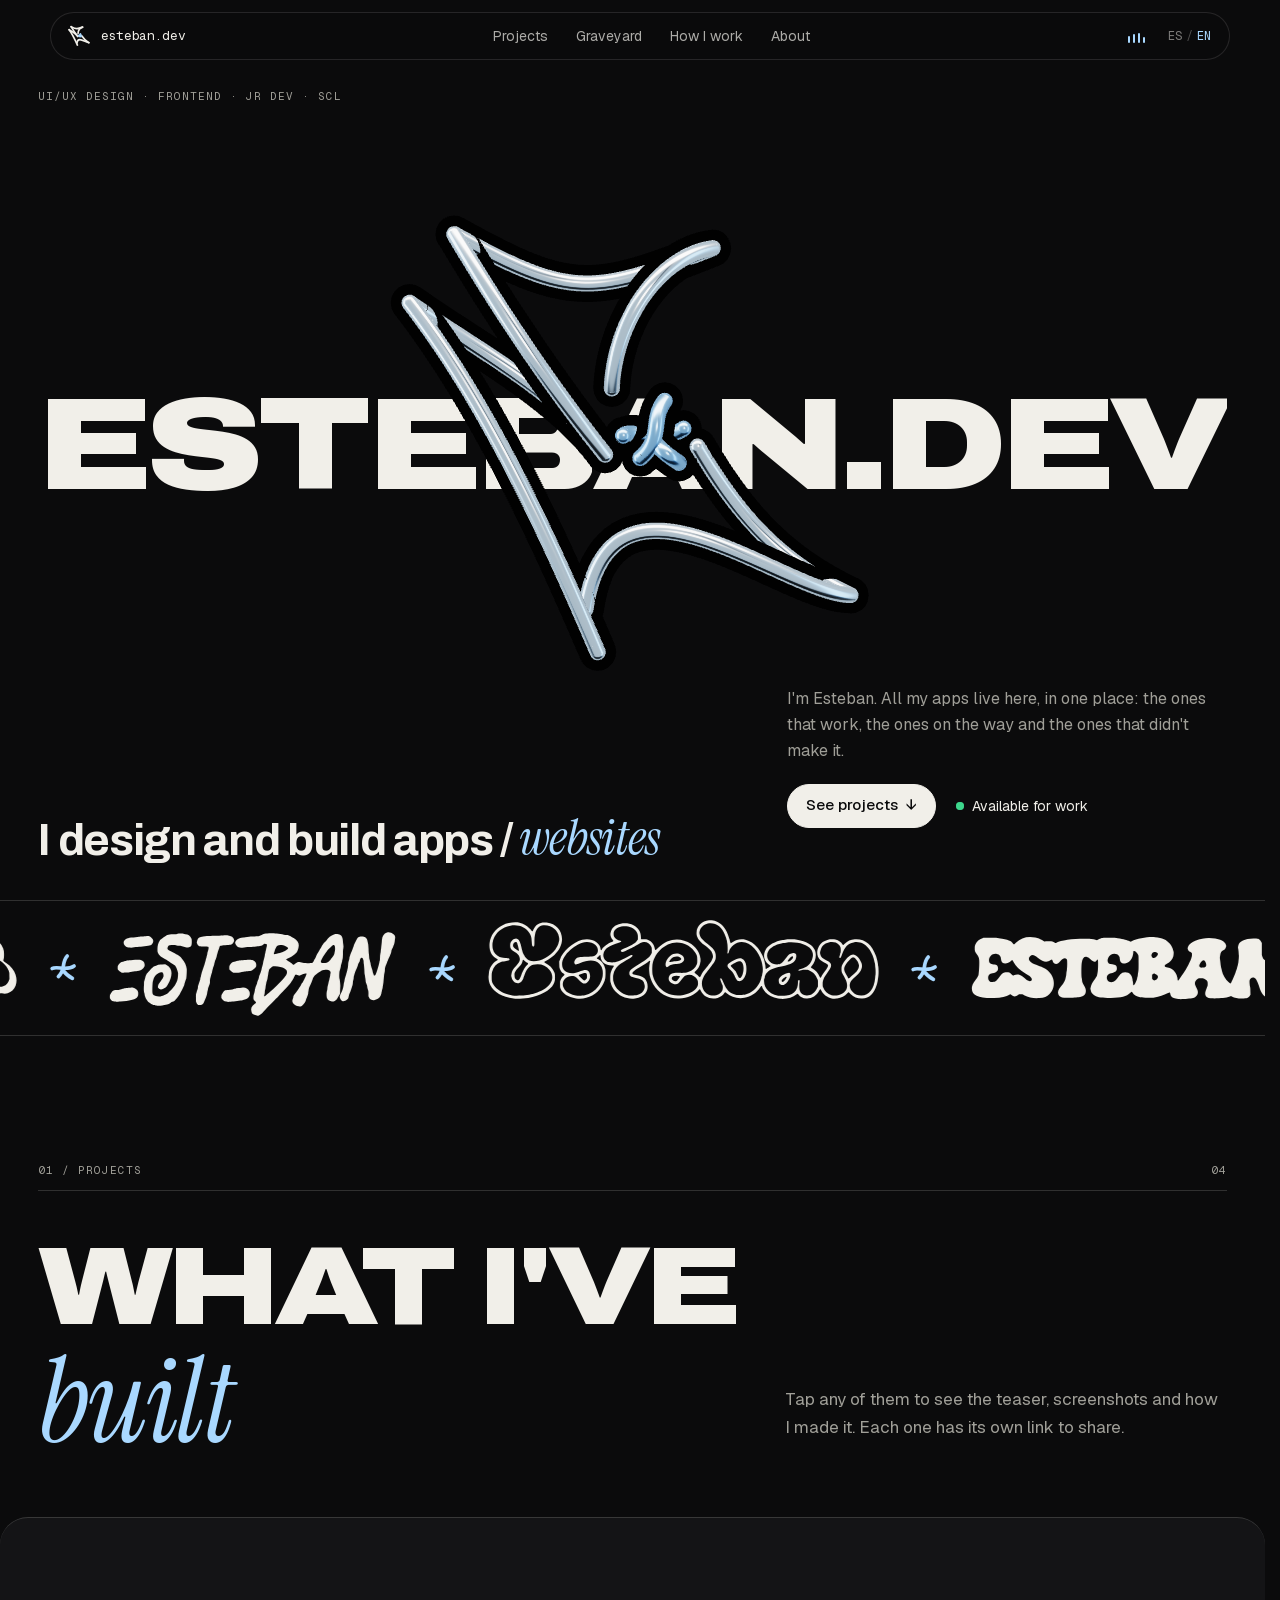
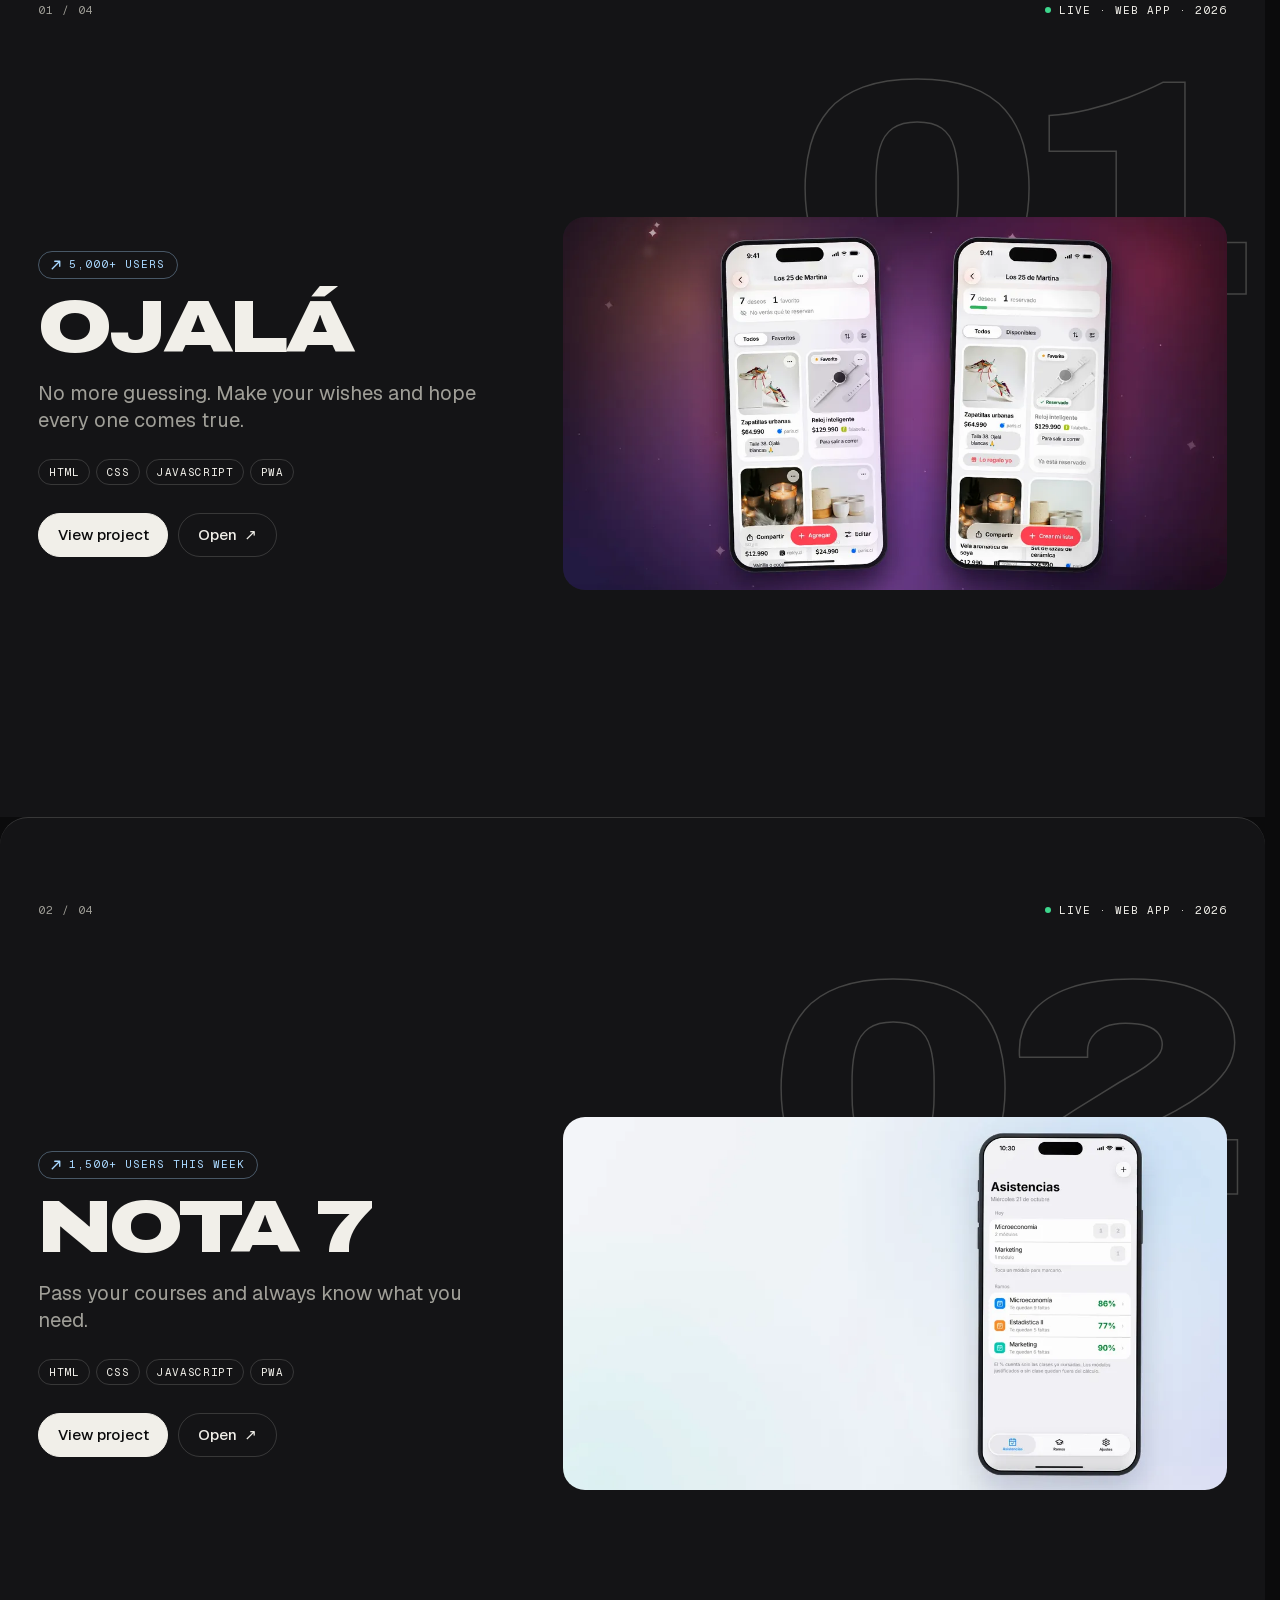
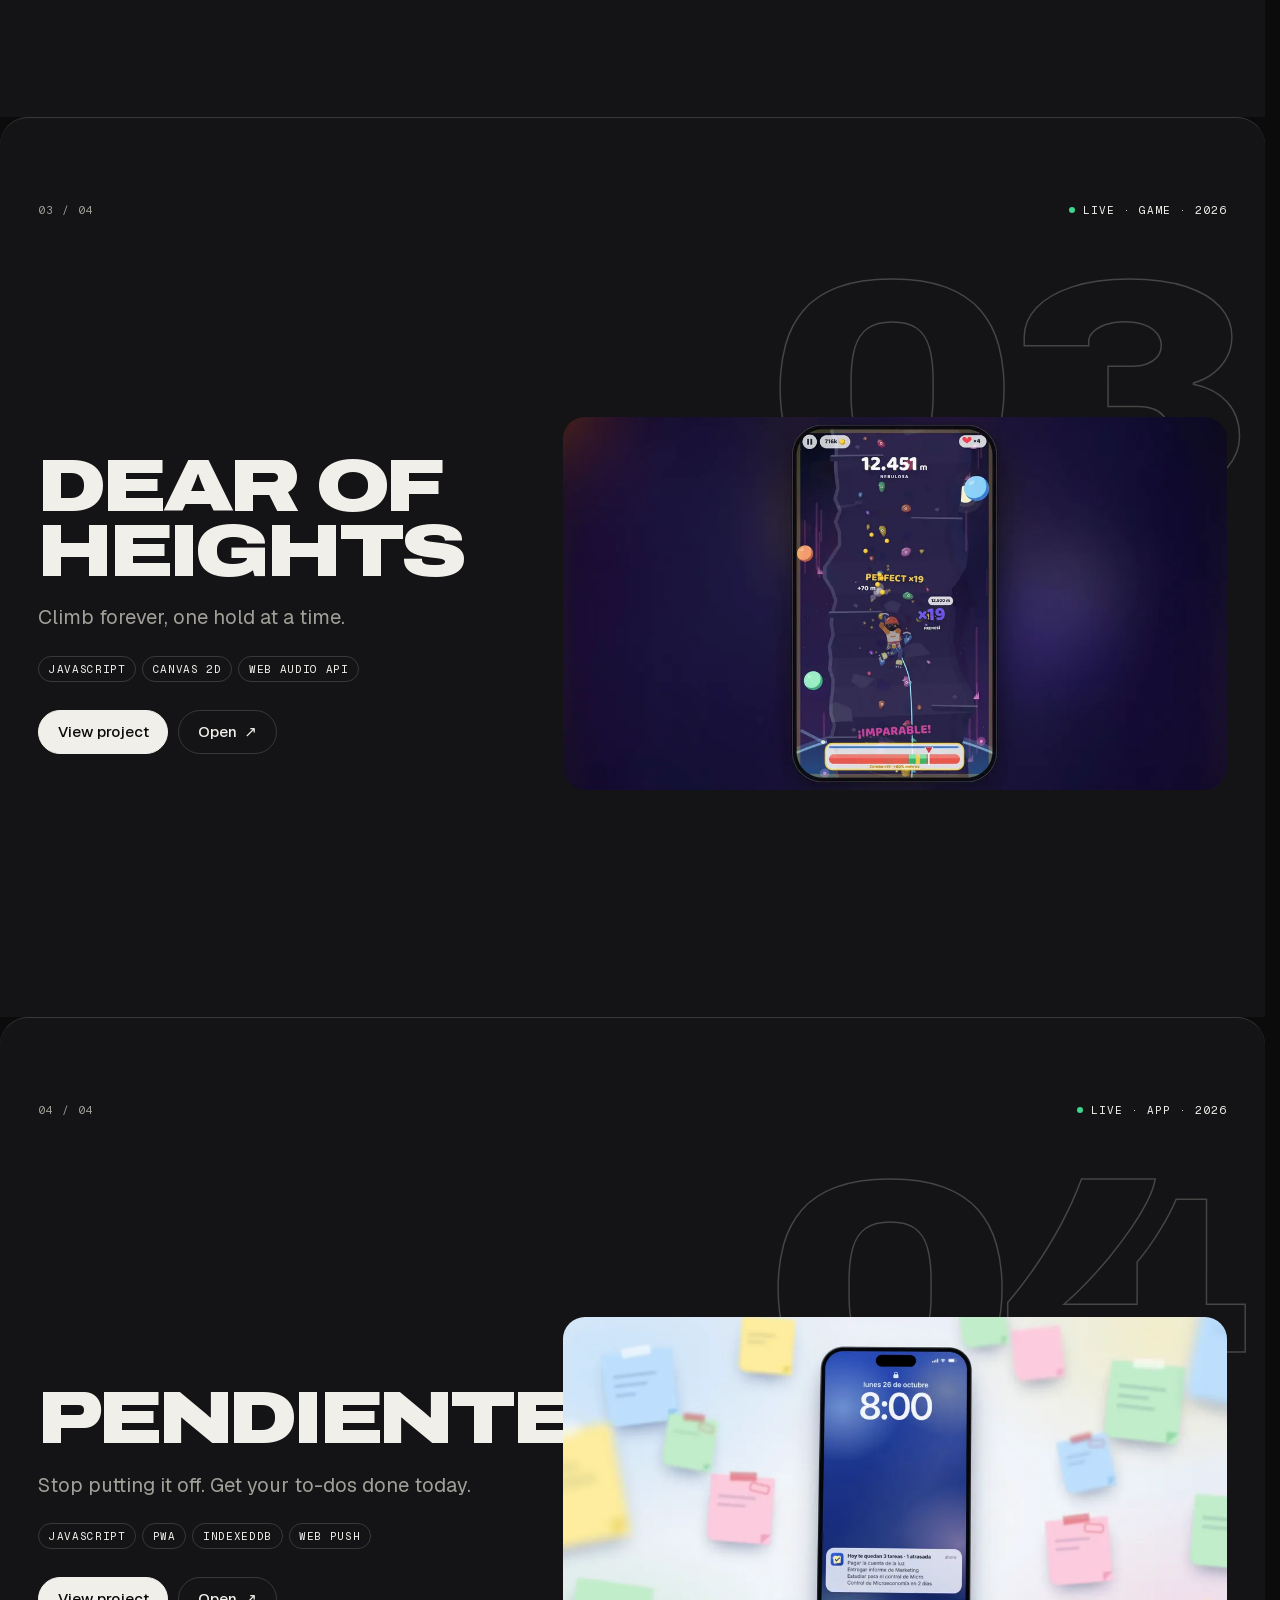
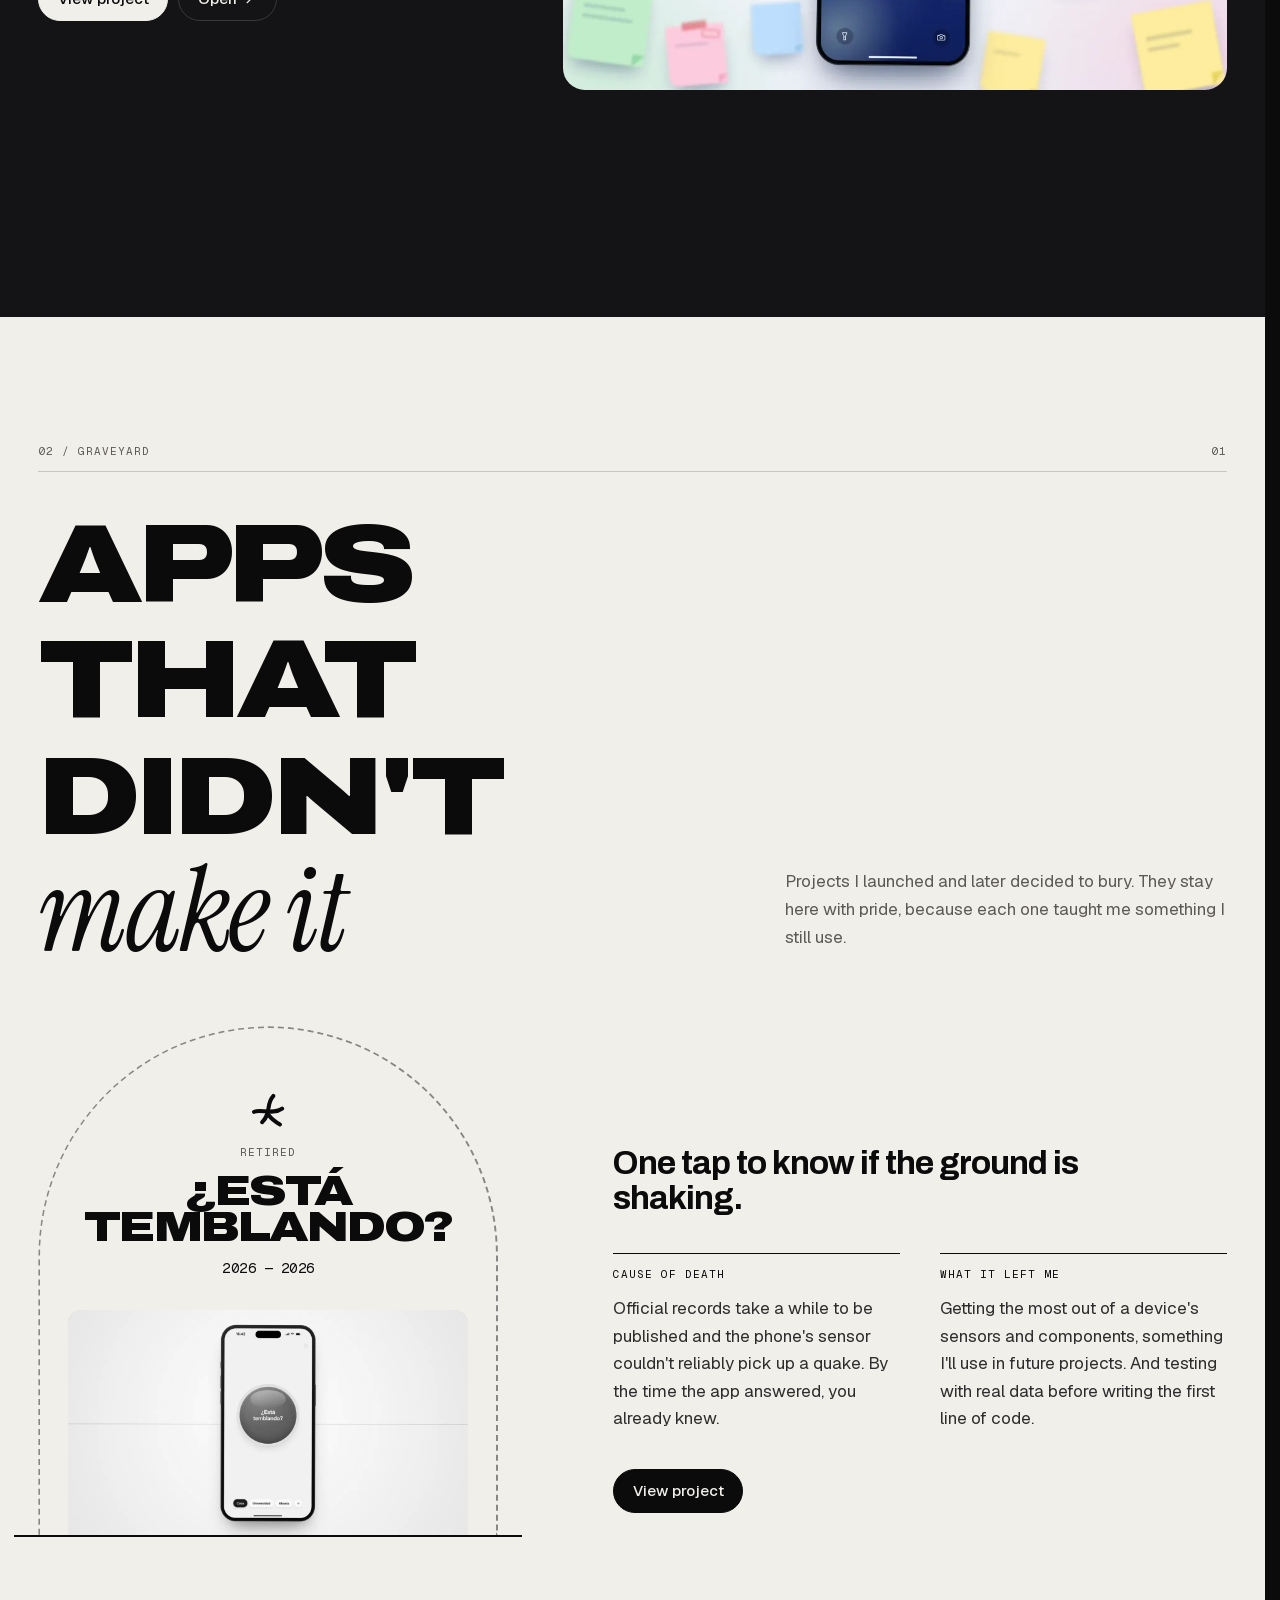
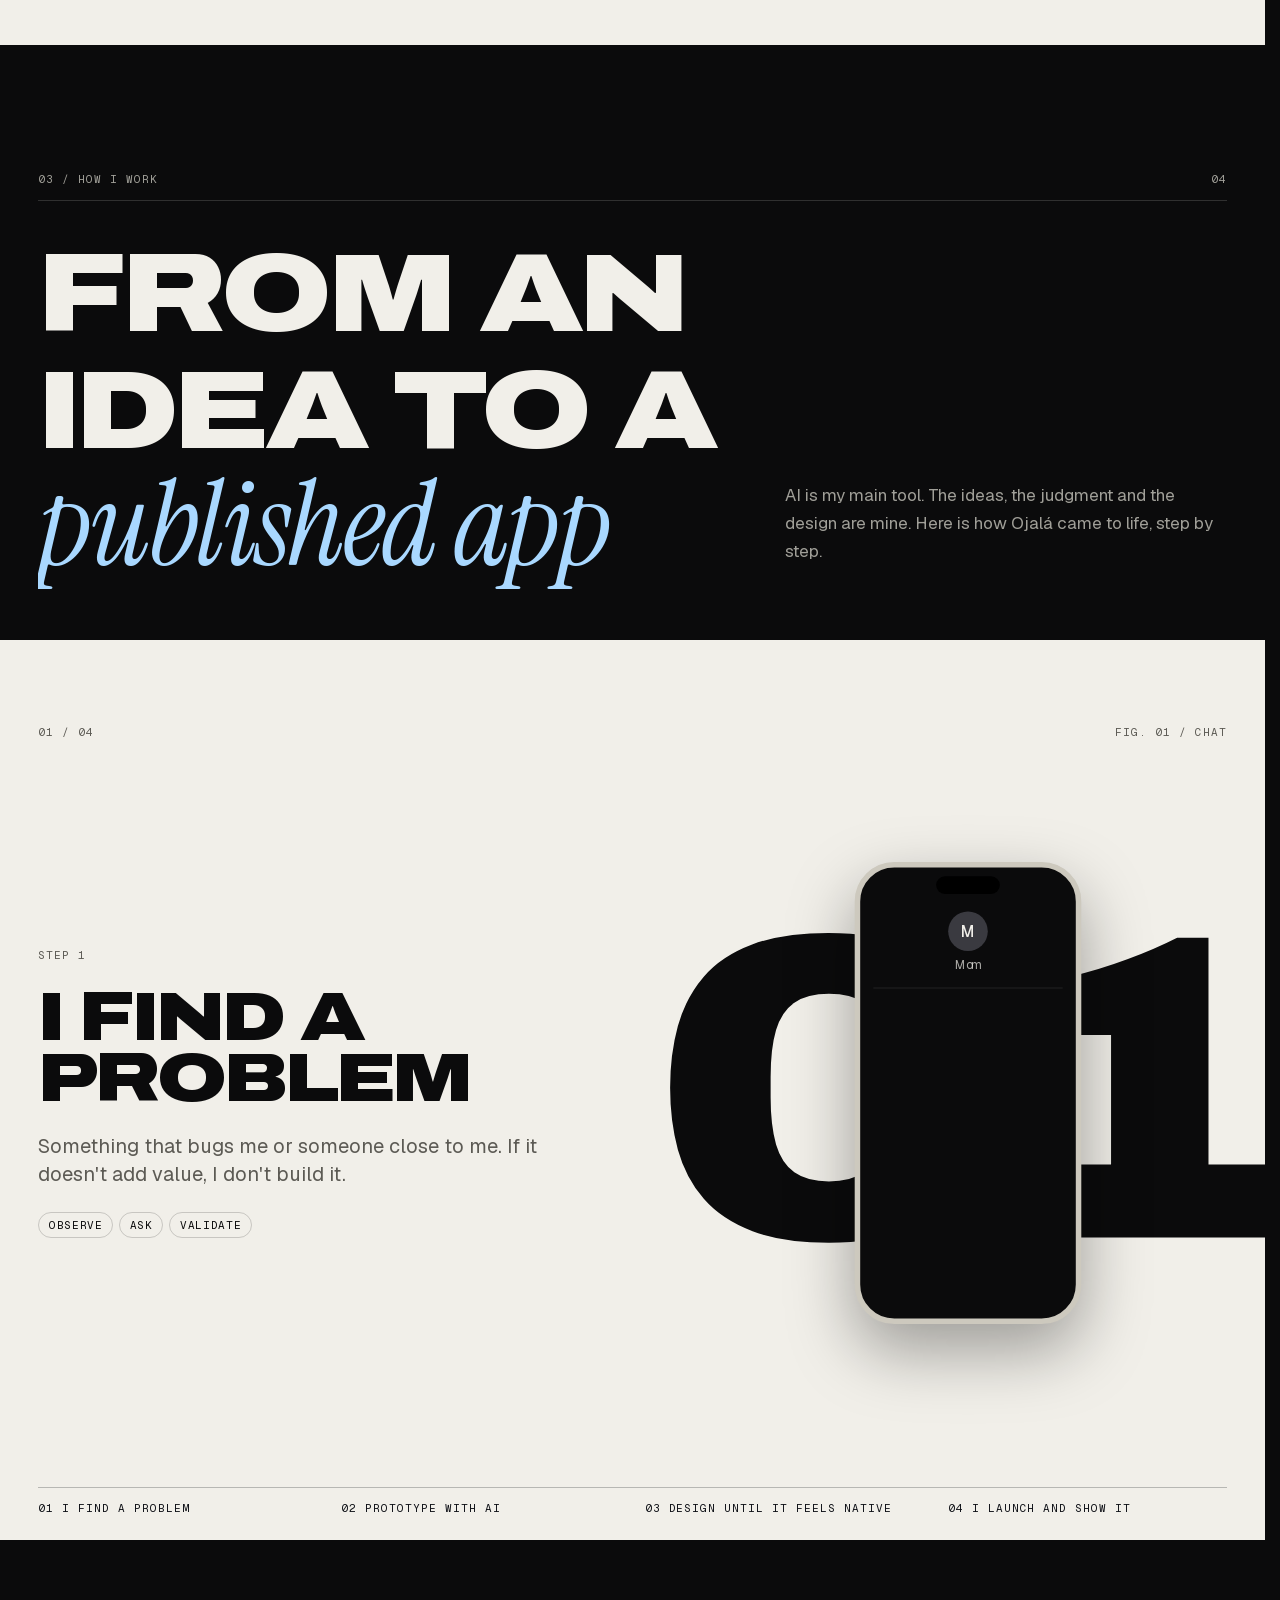
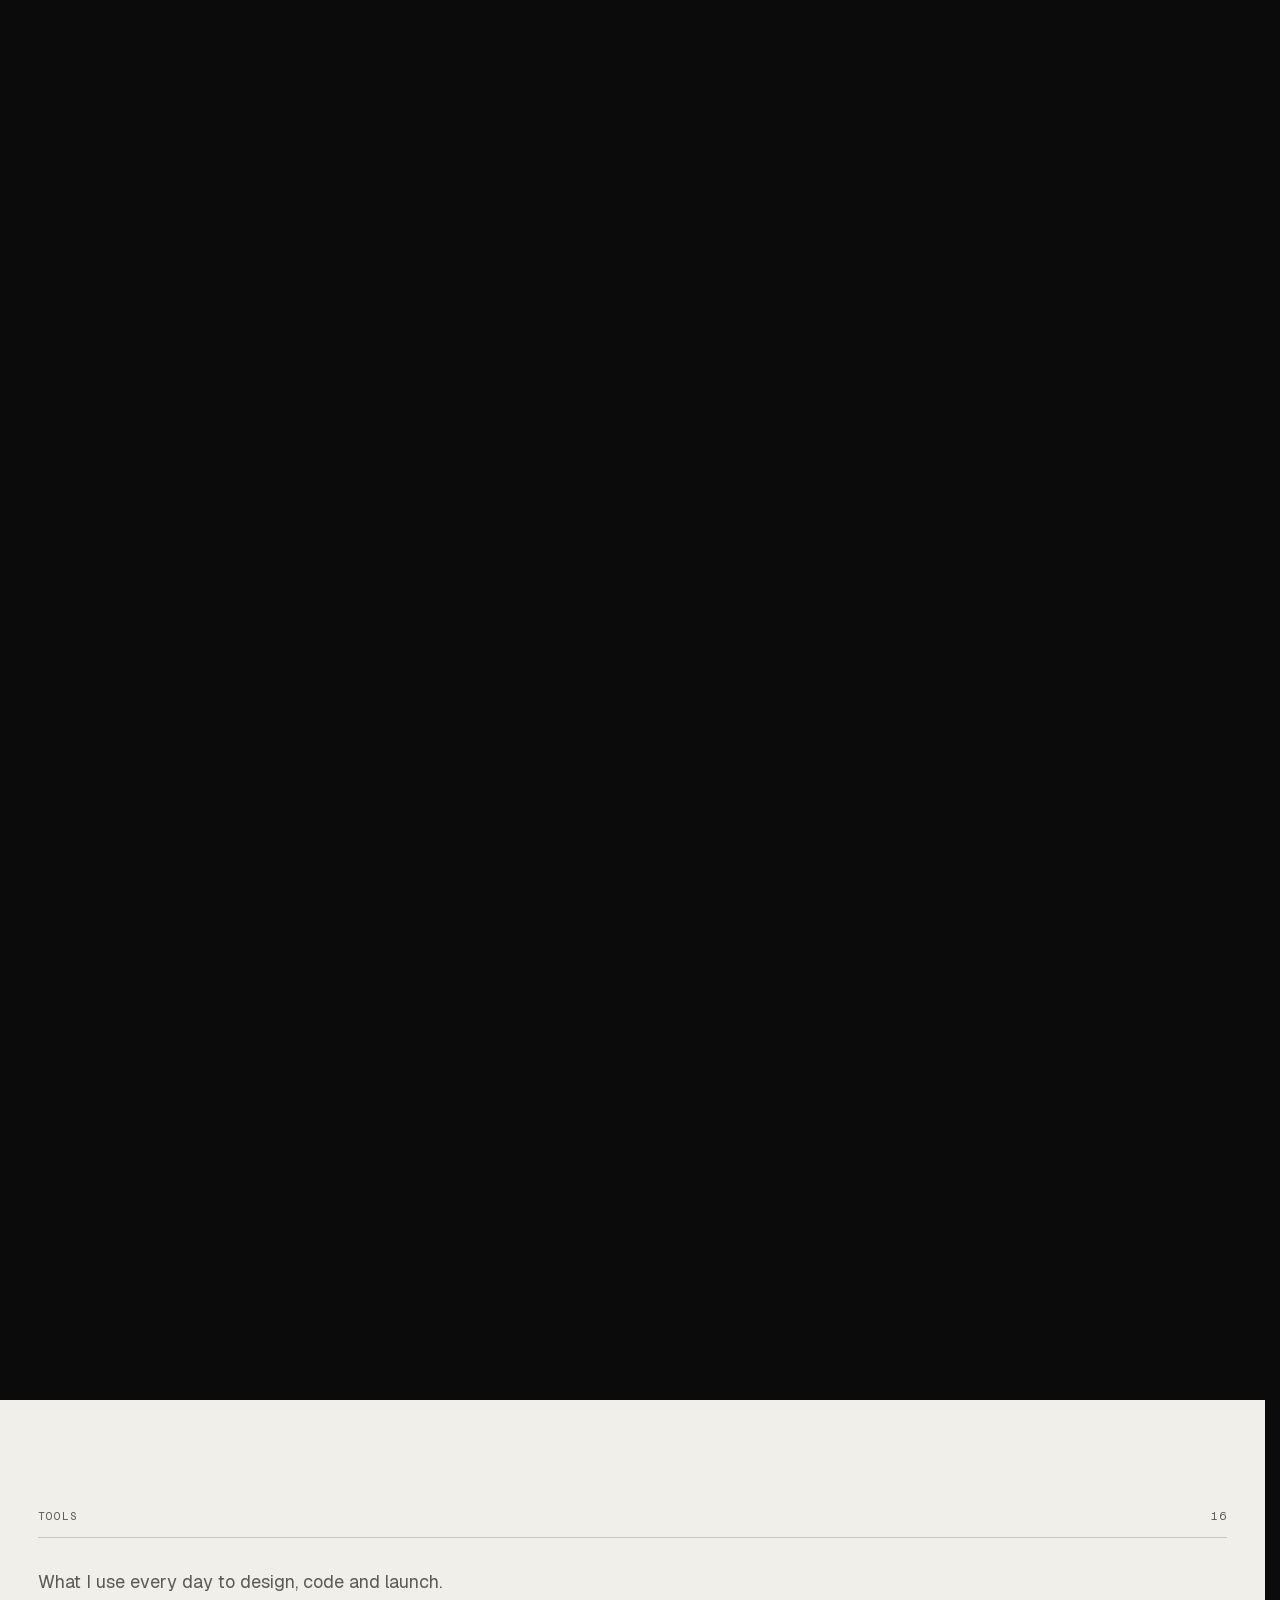
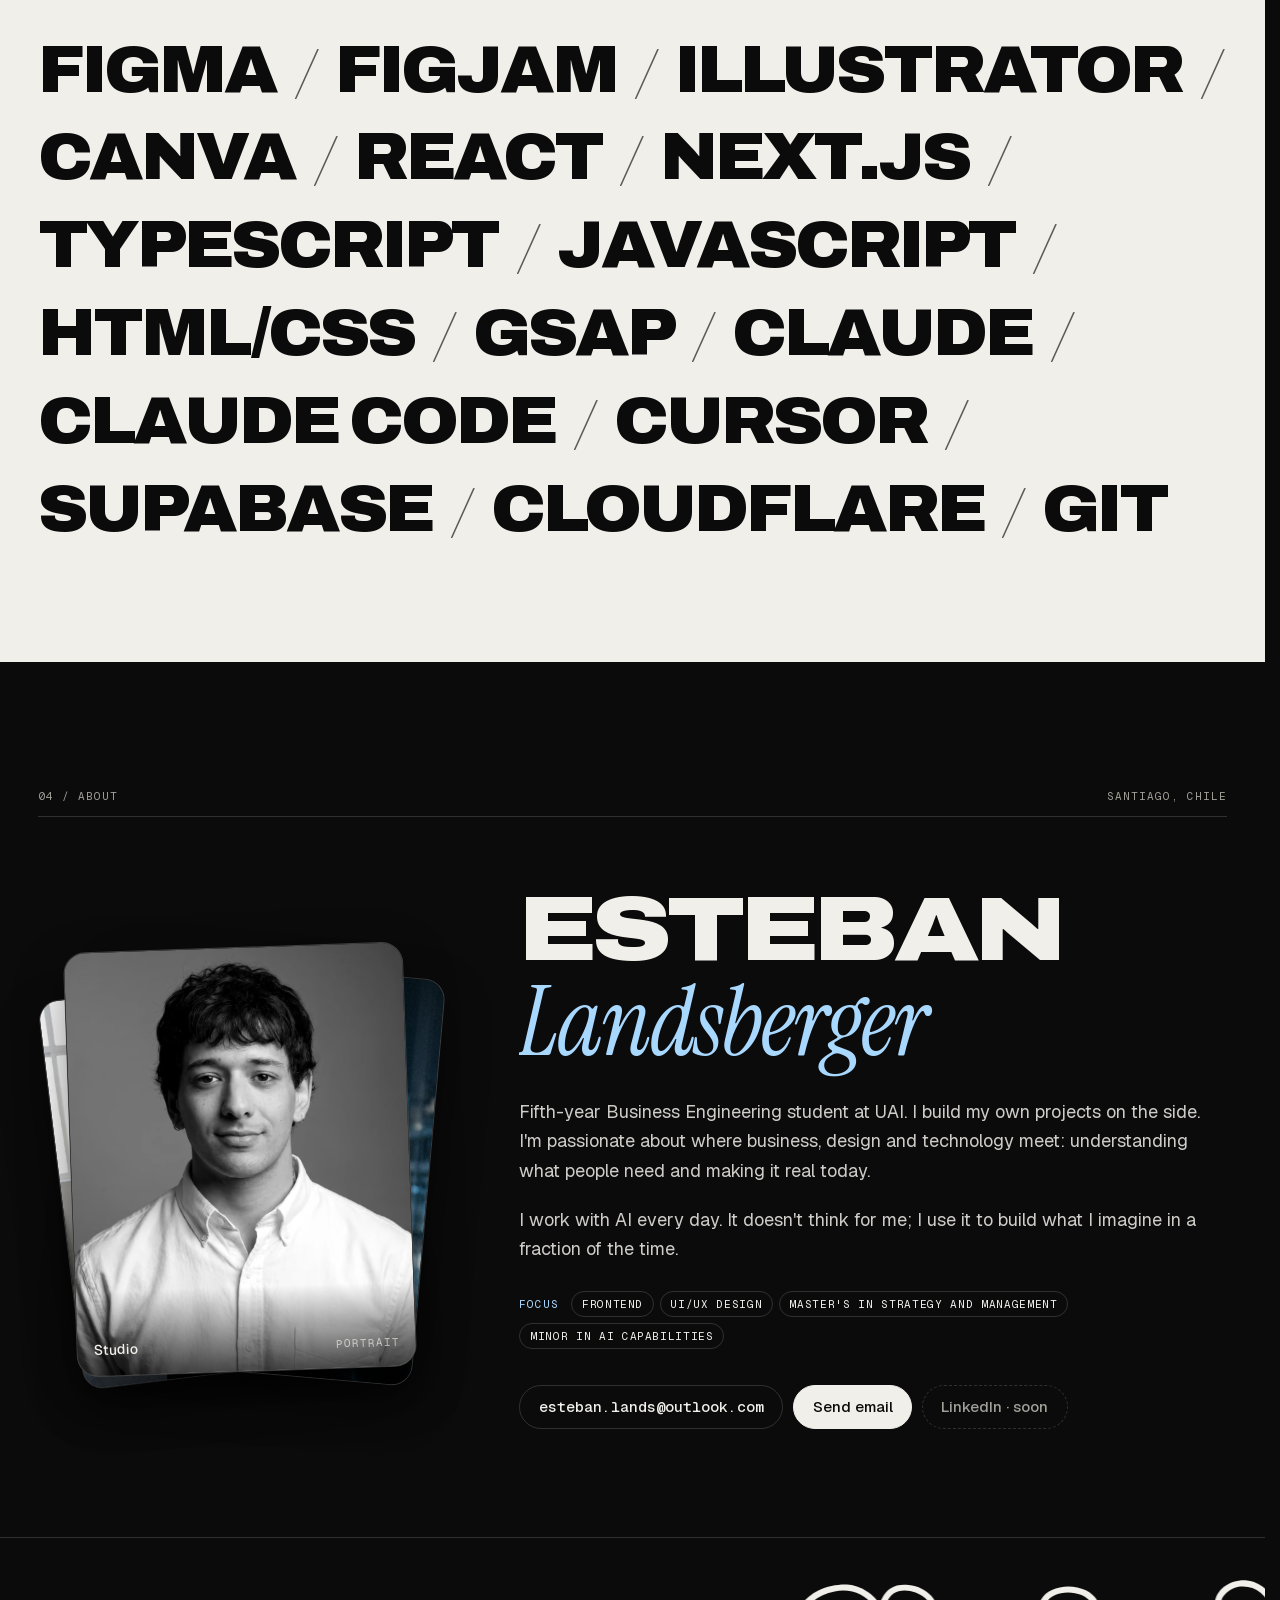
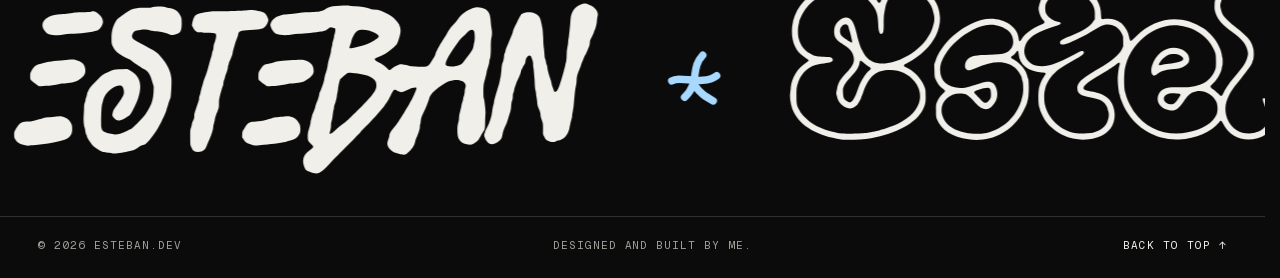
==== v2/index.html @ f502a8a6 "Versión de prueba v2 del portafolio en /v2 Nueva versión (dirección "Negativo") construida con Next." ====
<!DOCTYPE html><html lang="es" class="iX1fDW_variable oB0ipW_variable u8MhCG_variable Gb1_vG_variable antialiased"><head><meta charSet="utf-8"/><meta name="viewport" content="width=device-width, initial-scale=1"/><link rel="preload" href="/v2/_next/static/media/07a39a8a4660cc7c-s.p.0r6juujl39pe6.woff2" as="font" crossorigin="" type="font/woff2"/><link rel="preload" href="/v2/_next/static/media/605ce01b664af129-s.p.0wgildi0cnwt9.woff2" as="font" crossorigin="" type="font/woff2"/><link rel="preload" href="/v2/_next/static/media/db545dba463279ae-s.p.1cp9-4nby68jc.woff2" as="font" crossorigin="" type="font/woff2"/><link rel="preload" href="/v2/_next/static/media/e63b65bb308a9351-s.p.3j3877k49yy0l.woff2" as="font" crossorigin="" type="font/woff2"/><link rel="preload" as="image" href="/v2/icons/ojala.webp"/><link rel="stylesheet" href="/v2/_next/static/chunks/17--k99j7yhg-.css" data-precedence="next"/><link rel="preload" as="script" fetchPriority="low" href="/v2/_next/static/chunks/3zo9oht21kklo.js"/><script src="/v2/_next/static/chunks/0sw0ayndotghz.js" async=""></script><script src="/v2/_next/static/chunks/2hhghwdaxv3-r.js" async=""></script><script src="/v2/_next/static/chunks/turbopack-44fkvs-v0l5ue.js" async=""></script><script src="/v2/_next/static/chunks/1kf2ji9g3r3wa.js" async=""></script><script src="/v2/_next/static/chunks/44ycs19ynykfu.js" async=""></script><script src="/v2/_next/static/chunks/02qzp8ow654v1.js" async=""></script><script src="/v2/_next/static/chunks/27_72o_42i4f1.js" async=""></script><script src="/v2/_next/static/chunks/10cqckd_6rhng.js" async=""></script><meta name="next-size-adjust" content=""/><meta http-equiv="Content-Security-Policy" content="default-src &#x27;self&#x27;; script-src &#x27;self&#x27; &#x27;unsafe-inline&#x27;; style-src &#x27;self&#x27; &#x27;unsafe-inline&#x27;; img-src &#x27;self&#x27; blob: data:; media-src &#x27;self&#x27; blob:; font-src &#x27;self&#x27;; connect-src &#x27;self&#x27;; worker-src &#x27;self&#x27; blob:; frame-src &#x27;none&#x27;; object-src &#x27;none&#x27;; base-uri &#x27;self&#x27;; form-action &#x27;self&#x27;; upgrade-insecure-requests"/><meta name="referrer" content="strict-origin-when-cross-origin"/><meta name="theme-color" content="#0b0b0c"/><meta name="color-scheme" content="dark"/><title>Portafolio de Esteban</title><meta name="description" content="Apps y sitios web que diseño y construyo. Todos mis proyectos en un solo lugar."/><meta name="robots" content="noindex, nofollow"/><link rel="canonical" href="https://estebi-jr.github.io/v2/"/><meta property="og:title" content="Esteban · apps / sitios web"/><meta property="og:description" content="Apps y sitios web que diseño y construyo. Todos mis proyectos en un solo lugar."/><meta property="og:url" content="https://estebi-jr.github.io/v2/"/><meta property="og:locale" content="es_CL"/><meta property="og:image" content="https://estebi-jr.github.io/v2/opengraph-image.png?opengraph-image.3jrq5q57jc_l3.png"/><meta property="og:image:type" content="image/png"/><meta property="og:image:width" content="1200"/><meta property="og:image:height" content="630"/><meta property="og:type" content="website"/><meta name="twitter:card" content="summary_large_image"/><meta name="twitter:title" content="Esteban · apps / sitios web"/><meta name="twitter:description" content="Apps y sitios web que diseño y construyo. Todos mis proyectos en un solo lugar."/><meta name="twitter:image" content="https://estebi-jr.github.io/v2/opengraph-image.png?opengraph-image.3jrq5q57jc_l3.png"/><meta name="twitter:image:type" content="image/png"/><meta name="twitter:image:width" content="1200"/><meta name="twitter:image:height" content="630"/><link rel="icon" href="/v2/icon.svg?icon.1bbaiwiyf-wse.svg" sizes="any" type="image/svg+xml"/><link rel="apple-touch-icon" href="/v2/apple-icon.png?apple-icon.16s18gfb2sdyz.png" sizes="180x180" type="image/png"/><script>if(location.hash.indexOf('#/')===0)location.replace('https://miojala.cl/'+location.search+location.hash);</script><script src="/v2/_next/static/chunks/0cz1d0mv5g_q7.js" noModule=""></script></head><body class="theme-ink min-h-svh"><div hidden=""><!--$--><!--/$--></div><noscript><style>.loader{display:none!important}[data-intro]{visibility:visible!important}</style></noscript><div class="loader" role="status" aria-label="Cargando"><div data-loader-bg="true" class="loader-bg"></div><div class="logo-slot" data-loader-logo="true"><svg viewBox="0 0 800 800" class="loader-ghost absolute inset-0 size-full overflow-visible" fill="none" stroke="var(--bone)" stroke-width="24" stroke-linecap="round" aria-hidden="true"><path d="M368.5,313.2 C364.9,222.8 426.4,123.7 519.5,104.2"></path><path d="M519.5,104.2 C345.3,173.2 309.8,177.3 136.5,88.2"></path><path d="M136.5,88.2 C203.9,210.3 267.7,306 358.5,411.2"></path><path d="M358.5,411.2 C297.1,319.2 164,249 71.5,189.2"></path><path d="M71.5,189.2 C184.9,339 271.6,530.8 347.5,703.2"></path><path d="M329.5,639.2 C357.8,390.4 607.5,612.7 728.5,622.2"></path><path d="M728.5,622.2 C621.7,570.4 561.2,496.9 496.5,399.2"></path><path d="M447.4,331.5 C421.9,358.4 442.3,386.9 410.9,416.2"></path><path d="M385.1,383.1 C401.9,371.9 446.6,393.9 475.5,372.7"></path><path d="M431.7,392.7 C442.8,408.8 451.9,414.2 468.6,423.5"></path></svg><svg viewBox="0 0 800 800" class="absolute inset-0 size-full overflow-visible" fill="none" stroke-width="24" stroke-linecap="round" aria-hidden="true"><path d="M368.5,313.2 C364.9,222.8 426.4,123.7 519.5,104.2" pathLength="1" data-stroke="e" stroke="var(--bone)" style="opacity:0"></path><path d="M519.5,104.2 C345.3,173.2 309.8,177.3 136.5,88.2" pathLength="1" data-stroke="e" stroke="var(--bone)" style="opacity:0"></path><path d="M136.5,88.2 C203.9,210.3 267.7,306 358.5,411.2" pathLength="1" data-stroke="e" stroke="var(--bone)" style="opacity:0"></path><path d="M358.5,411.2 C297.1,319.2 164,249 71.5,189.2" pathLength="1" data-stroke="e" stroke="var(--bone)" style="opacity:0"></path><path d="M71.5,189.2 C184.9,339 271.6,530.8 347.5,703.2" pathLength="1" data-stroke="e" stroke="var(--bone)" style="opacity:0"></path><path d="M329.5,639.2 C357.8,390.4 607.5,612.7 728.5,622.2" pathLength="1" data-stroke="e" stroke="var(--bone)" style="opacity:0"></path><path d="M728.5,622.2 C621.7,570.4 561.2,496.9 496.5,399.2" pathLength="1" data-stroke="e" stroke="var(--bone)" style="opacity:0"></path><path d="M447.4,331.5 C421.9,358.4 442.3,386.9 410.9,416.2" pathLength="1" data-stroke="star" stroke="var(--ice)" style="opacity:0"></path><path d="M385.1,383.1 C401.9,371.9 446.6,393.9 475.5,372.7" pathLength="1" data-stroke="star" stroke="var(--ice)" style="opacity:0"></path><path d="M431.7,392.7 C442.8,408.8 451.9,414.2 468.6,423.5" pathLength="1" data-stroke="star" stroke="var(--ice)" style="opacity:0"></path></svg></div><div data-loader-ui="true" class="label absolute inset-x-0 bottom-0 flex items-end justify-between p-[var(--gutter)] text-bone"><span>esteban.dev</span><span class="text-[#a09f98]">Cargando<!-- --> <span class="text-bone tabular-nums">000</span></span></div></div><a href="#contenido" class="fixed top-3 left-3 z-[95] -translate-y-24 rounded-full bg-bone px-4 py-2 text-sm font-medium text-ink focus:translate-y-0">Saltar al contenido</a><header class="fixed inset-x-0 top-0 z-50 flex justify-center px-3 pt-3" style="view-transition-name:site-header;transform:translateY(-140%)"><div class="flex h-12 w-full max-w-[1180px] items-center justify-between gap-2 rounded-full border border-bone/12 bg-ink/70 pr-1.5 pl-4 text-bone backdrop-blur-xl"><a href="#top" aria-label="esteban.dev · Inicio" class="flex items-center gap-2.5"><svg viewBox="0 0 800 800" class="size-6" fill="none" stroke="currentColor" stroke-width="56" stroke-linecap="round" stroke-linejoin="round" aria-hidden="true"><path d="M368.5,313.2 C364.9,222.8 426.4,123.7 519.5,104.2"></path><path d="M519.5,104.2 C345.3,173.2 309.8,177.3 136.5,88.2"></path><path d="M136.5,88.2 C203.9,210.3 267.7,306 358.5,411.2"></path><path d="M358.5,411.2 C297.1,319.2 164,249 71.5,189.2"></path><path d="M71.5,189.2 C184.9,339 271.6,530.8 347.5,703.2"></path><path d="M329.5,639.2 C357.8,390.4 607.5,612.7 728.5,622.2"></path><path d="M728.5,622.2 C621.7,570.4 561.2,496.9 496.5,399.2"></path><path d="M447.4,331.5 C421.9,358.4 442.3,386.9 410.9,416.2" class="text-ice"></path><path d="M385.1,383.1 C401.9,371.9 446.6,393.9 475.5,372.7" class="text-ice"></path><path d="M431.7,392.7 C442.8,408.8 451.9,414.2 468.6,423.5" class="text-ice"></path></svg><span class="font-mono text-[13px] tracking-tight">esteban.dev</span></a><nav aria-label="Secciones" class="hidden items-center md:flex"><a href="#proyectos" class="group relative rounded-full px-3.5 py-2 text-sm text-bone/70 transition-colors hover:text-bone aria-[current]:text-bone">Proyectos<span class="absolute bottom-0.5 left-1/2 size-1 -translate-x-1/2 scale-0 rounded-full bg-ice transition-transform duration-300 group-aria-[current]:scale-100"></span></a><a href="#cementerio" class="group relative rounded-full px-3.5 py-2 text-sm text-bone/70 transition-colors hover:text-bone aria-[current]:text-bone">Cementerio<span class="absolute bottom-0.5 left-1/2 size-1 -translate-x-1/2 scale-0 rounded-full bg-ice transition-transform duration-300 group-aria-[current]:scale-100"></span></a><a href="#proceso" class="group relative rounded-full px-3.5 py-2 text-sm text-bone/70 transition-colors hover:text-bone aria-[current]:text-bone">Cómo trabajo<span class="absolute bottom-0.5 left-1/2 size-1 -translate-x-1/2 scale-0 rounded-full bg-ice transition-transform duration-300 group-aria-[current]:scale-100"></span></a><a href="#yo" class="group relative rounded-full px-3.5 py-2 text-sm text-bone/70 transition-colors hover:text-bone aria-[current]:text-bone">Sobre mí<span class="absolute bottom-0.5 left-1/2 size-1 -translate-x-1/2 scale-0 rounded-full bg-ice transition-transform duration-300 group-aria-[current]:scale-100"></span></a></nav><div class="flex items-center gap-0.5"><button type="button" data-sfx="none" aria-pressed="true" aria-label="Sonido activado. Silenciar" class="grid size-9 place-items-center rounded-full transition-colors hover:bg-bone/10"><span class="flex h-3.5 items-end gap-[3px]" aria-hidden="true"><span class="w-[2px] rounded-full bg-ice"></span><span class="w-[2px] rounded-full bg-ice"></span><span class="w-[2px] rounded-full bg-ice"></span><span class="w-[2px] rounded-full bg-ice"></span></span></button><button type="button" aria-label="Idioma: español. Cambiar a inglés" class="flex h-9 items-center gap-1 rounded-full px-3 font-mono text-xs transition-colors hover:bg-bone/10"><span class="text-ice">ES</span><span class="text-bone/30">/</span><span class="text-bone/50">EN</span></button></div></div></header><main id="contenido"><div vt-update="none"><section id="top" class="theme-ink relative flex h-svh min-h-[620px] flex-col overflow-x-clip"><div class="label flex justify-between gap-6 px-[var(--gutter)] pt-[88px] text-dim"><span data-intro="true" data-hero-fade="true">UI/UX Design · Frontend · Jr Dev · SCL</span></div><div class="pointer-events-none absolute inset-x-[var(--gutter)] top-[var(--logo-y)] -translate-y-[52%] sm:-translate-y-[54%]"><p data-intro="true" aria-hidden="true" class="display text-[23vw] whitespace-nowrap select-none max-sm:leading-[0.84] sm:text-center sm:text-[15.6vw]"><span data-word="true" class="inline-block max-sm:block"><span data-word-a="true" class="inline-block max-sm:block max-sm:w-fit">Esteban</span><span data-word-b="true" class="inline-block max-sm:ml-auto max-sm:block max-sm:w-fit">.dev</span></span></p></div><div class="logo-slot pointer-events-none z-[45]" data-hero-logo="true"><div role="img" aria-label="Logo de Esteban: una E de graffiti con un asterisco al centro" class="size-full"></div></div><div class="mt-auto grid items-end gap-6 px-[var(--gutter)] pb-[max(88px,env(safe-area-inset-bottom))] md:grid-cols-[1.25fr_1fr] md:gap-10 md:pb-9"><h1 data-intro="true" data-hero-fade="true" class="font-display text-[clamp(1.7rem,3.5vw,3.4rem)] leading-[1.02] font-bold tracking-[-0.03em]">Diseño y construyo apps /<!-- --> <em class="serif-em text-[1.14em] whitespace-nowrap text-accent">sitios web</em></h1><div class="md:justify-self-end"><p data-intro="true" data-hero-fade="true" class="max-w-[40ch] text-[15px] leading-relaxed text-dim md:text-base">Soy Esteban. Acá están todas mis apps en un solo lugar: las que ya funcionan, las que vienen y las que no sobrevivieron.</p><div data-intro="true" data-hero-fade="true" class="mt-5 flex flex-wrap items-center gap-x-5 gap-y-3"><a href="#proyectos" class="btn btn-solid" data-cursor="Ver">Ver proyectos<span aria-hidden="true">↓</span></a><span class="flex items-center gap-2 text-sm"><span class="relative flex size-2"><span class="absolute inset-0 animate-ping rounded-full bg-live opacity-60 motion-reduce:hidden"></span><span class="relative size-2 rounded-full bg-live"></span></span>Disponible para desarrollo</span></div><p data-intro="true" data-hero-fade="true" class="label mt-5 text-dim">4 proyectos · 1 en el cementerio</p></div></div></section><div aria-hidden="true" class="flex items-center overflow-hidden theme-ink border-y border-line" style="--b:clamp(30px, 4.4vw, 62px);height:calc(var(--b) * 1.910 + var(--b) * 0.5)"><div class="flex w-max shrink-0 items-center"><div data-tag="true" class="flex shrink-0 items-center will-change-transform"><span class="tag-mask" style="--src:url(/v2/brand/tags/tag-01.svg);height:calc(var(--b) / 0.6506);aspect-ratio:3.3396;translate:0 calc(var(--b) / 0.6506 * 0.0613)"></span><svg viewBox="372 319 116 116" class="mx-[calc(var(--b)*0.55)] size-[calc(var(--b)*0.5)] shrink-0 text-accent" fill="none" stroke="currentColor" stroke-width="15" stroke-linecap="round" aria-hidden="true"><path d="M447.4,331.5 C421.9,358.4 442.3,386.9 410.9,416.2"></path><path d="M385.1,383.1 C401.9,371.9 446.6,393.9 475.5,372.7"></path><path d="M431.7,392.7 C442.8,408.8 451.9,414.2 468.6,423.5"></path></svg></div><div data-tag="true" class="flex shrink-0 items-center will-change-transform"><span class="tag-mask" style="--src:url(/v2/brand/tags/tag-03.svg);height:calc(var(--b) / 0.6898);aspect-ratio:4.8077;translate:0 calc(var(--b) / 0.6898 * -0.1043)"></span><svg viewBox="372 319 116 116" class="mx-[calc(var(--b)*0.55)] size-[calc(var(--b)*0.5)] shrink-0 text-accent" fill="none" stroke="currentColor" stroke-width="15" stroke-linecap="round" aria-hidden="true"><path d="M447.4,331.5 C421.9,358.4 442.3,386.9 410.9,416.2"></path><path d="M385.1,383.1 C401.9,371.9 446.6,393.9 475.5,372.7"></path><path d="M431.7,392.7 C442.8,408.8 451.9,414.2 468.6,423.5"></path></svg></div><div data-tag="true" class="flex shrink-0 items-center will-change-transform"><span class="tag-mask" style="--src:url(/v2/brand/tags/tag-07.svg);height:calc(var(--b) / 0.8579);aspect-ratio:4.9099;translate:0 calc(var(--b) / 0.8579 * 0.0000)"></span><svg viewBox="372 319 116 116" class="mx-[calc(var(--b)*0.55)] size-[calc(var(--b)*0.5)] shrink-0 text-accent" fill="none" stroke="currentColor" stroke-width="15" stroke-linecap="round" aria-hidden="true"><path d="M447.4,331.5 C421.9,358.4 442.3,386.9 410.9,416.2"></path><path d="M385.1,383.1 C401.9,371.9 446.6,393.9 475.5,372.7"></path><path d="M431.7,392.7 C442.8,408.8 451.9,414.2 468.6,423.5"></path></svg></div><div data-tag="true" class="flex shrink-0 items-center will-change-transform"><span class="tag-mask" style="--src:url(/v2/brand/tags/tag-02.svg);height:calc(var(--b) / 0.6387);aspect-ratio:2.2917;translate:0 calc(var(--b) / 0.6387 * -0.0331)"></span><svg viewBox="372 319 116 116" class="mx-[calc(var(--b)*0.55)] size-[calc(var(--b)*0.5)] shrink-0 text-accent" fill="none" stroke="currentColor" stroke-width="15" stroke-linecap="round" aria-hidden="true"><path d="M447.4,331.5 C421.9,358.4 442.3,386.9 410.9,416.2"></path><path d="M385.1,383.1 C401.9,371.9 446.6,393.9 475.5,372.7"></path><path d="M431.7,392.7 C442.8,408.8 451.9,414.2 468.6,423.5"></path></svg></div><div data-tag="true" class="flex shrink-0 items-center will-change-transform"><span class="tag-mask" style="--src:url(/v2/brand/tags/tag-08.svg);height:calc(var(--b) / 0.8);aspect-ratio:4.6126;translate:0 calc(var(--b) / 0.8 * 0.0051)"></span><svg viewBox="372 319 116 116" class="mx-[calc(var(--b)*0.55)] size-[calc(var(--b)*0.5)] shrink-0 text-accent" fill="none" stroke="currentColor" stroke-width="15" stroke-linecap="round" aria-hidden="true"><path d="M447.4,331.5 C421.9,358.4 442.3,386.9 410.9,416.2"></path><path d="M385.1,383.1 C401.9,371.9 446.6,393.9 475.5,372.7"></path><path d="M431.7,392.7 C442.8,408.8 451.9,414.2 468.6,423.5"></path></svg></div><div data-tag="true" class="flex shrink-0 items-center will-change-transform"><span class="tag-mask" style="--src:url(/v2/brand/tags/tag-04.svg);height:calc(var(--b) / 0.8493);aspect-ratio:4.1084;translate:0 calc(var(--b) / 0.8493 * 0.0502)"></span><svg viewBox="372 319 116 116" class="mx-[calc(var(--b)*0.55)] size-[calc(var(--b)*0.5)] shrink-0 text-accent" fill="none" stroke="currentColor" stroke-width="15" stroke-linecap="round" aria-hidden="true"><path d="M447.4,331.5 C421.9,358.4 442.3,386.9 410.9,416.2"></path><path d="M385.1,383.1 C401.9,371.9 446.6,393.9 475.5,372.7"></path><path d="M431.7,392.7 C442.8,408.8 451.9,414.2 468.6,423.5"></path></svg></div><div data-tag="true" class="flex shrink-0 items-center will-change-transform"><span class="tag-mask" style="--src:url(/v2/brand/tags/tag-06.svg);height:calc(var(--b) / 0.6022);aspect-ratio:3.292;translate:0 calc(var(--b) / 0.6022 * 0.0018)"></span><svg viewBox="372 319 116 116" class="mx-[calc(var(--b)*0.55)] size-[calc(var(--b)*0.5)] shrink-0 text-accent" fill="none" stroke="currentColor" stroke-width="15" stroke-linecap="round" aria-hidden="true"><path d="M447.4,331.5 C421.9,358.4 442.3,386.9 410.9,416.2"></path><path d="M385.1,383.1 C401.9,371.9 446.6,393.9 475.5,372.7"></path><path d="M431.7,392.7 C442.8,408.8 451.9,414.2 468.6,423.5"></path></svg></div><div data-tag="true" class="flex shrink-0 items-center will-change-transform"><span class="tag-mask" style="--src:url(/v2/brand/tags/tag-10.svg);height:calc(var(--b) / 0.7782);aspect-ratio:3.5011;translate:0 calc(var(--b) / 0.7782 * -0.0214)"></span><svg viewBox="372 319 116 116" class="mx-[calc(var(--b)*0.55)] size-[calc(var(--b)*0.5)] shrink-0 text-accent" fill="none" stroke="currentColor" stroke-width="15" stroke-linecap="round" aria-hidden="true"><path d="M447.4,331.5 C421.9,358.4 442.3,386.9 410.9,416.2"></path><path d="M385.1,383.1 C401.9,371.9 446.6,393.9 475.5,372.7"></path><path d="M431.7,392.7 C442.8,408.8 451.9,414.2 468.6,423.5"></path></svg></div><div data-tag="true" class="flex shrink-0 items-center will-change-transform"><span class="tag-mask" style="--src:url(/v2/brand/tags/tag-05.svg);height:calc(var(--b) / 0.5478);aspect-ratio:2.6061;translate:0 calc(var(--b) / 0.5478 * -0.0232)"></span><svg viewBox="372 319 116 116" class="mx-[calc(var(--b)*0.55)] size-[calc(var(--b)*0.5)] shrink-0 text-accent" fill="none" stroke="currentColor" stroke-width="15" stroke-linecap="round" aria-hidden="true"><path d="M447.4,331.5 C421.9,358.4 442.3,386.9 410.9,416.2"></path><path d="M385.1,383.1 C401.9,371.9 446.6,393.9 475.5,372.7"></path><path d="M431.7,392.7 C442.8,408.8 451.9,414.2 468.6,423.5"></path></svg></div><div data-tag="true" class="flex shrink-0 items-center will-change-transform"><span class="tag-mask" style="--src:url(/v2/brand/tags/tag-09.svg);height:calc(var(--b) / 0.8177);aspect-ratio:4.9713;translate:0 calc(var(--b) / 0.8177 * 0.0000)"></span><svg viewBox="372 319 116 116" class="mx-[calc(var(--b)*0.55)] size-[calc(var(--b)*0.5)] shrink-0 text-accent" fill="none" stroke="currentColor" stroke-width="15" stroke-linecap="round" aria-hidden="true"><path d="M447.4,331.5 C421.9,358.4 442.3,386.9 410.9,416.2"></path><path d="M385.1,383.1 C401.9,371.9 446.6,393.9 475.5,372.7"></path><path d="M431.7,392.7 C442.8,408.8 451.9,414.2 468.6,423.5"></path></svg></div><div data-tag="true" class="flex shrink-0 items-center will-change-transform"><span class="tag-mask" style="--src:url(/v2/brand/tags/tag-01.svg);height:calc(var(--b) / 0.6506);aspect-ratio:3.3396;translate:0 calc(var(--b) / 0.6506 * 0.0613)"></span><svg viewBox="372 319 116 116" class="mx-[calc(var(--b)*0.55)] size-[calc(var(--b)*0.5)] shrink-0 text-accent" fill="none" stroke="currentColor" stroke-width="15" stroke-linecap="round" aria-hidden="true"><path d="M447.4,331.5 C421.9,358.4 442.3,386.9 410.9,416.2"></path><path d="M385.1,383.1 C401.9,371.9 446.6,393.9 475.5,372.7"></path><path d="M431.7,392.7 C442.8,408.8 451.9,414.2 468.6,423.5"></path></svg></div><div data-tag="true" class="flex shrink-0 items-center will-change-transform"><span class="tag-mask" style="--src:url(/v2/brand/tags/tag-03.svg);height:calc(var(--b) / 0.6898);aspect-ratio:4.8077;translate:0 calc(var(--b) / 0.6898 * -0.1043)"></span><svg viewBox="372 319 116 116" class="mx-[calc(var(--b)*0.55)] size-[calc(var(--b)*0.5)] shrink-0 text-accent" fill="none" stroke="currentColor" stroke-width="15" stroke-linecap="round" aria-hidden="true"><path d="M447.4,331.5 C421.9,358.4 442.3,386.9 410.9,416.2"></path><path d="M385.1,383.1 C401.9,371.9 446.6,393.9 475.5,372.7"></path><path d="M431.7,392.7 C442.8,408.8 451.9,414.2 468.6,423.5"></path></svg></div><div data-tag="true" class="flex shrink-0 items-center will-change-transform"><span class="tag-mask" style="--src:url(/v2/brand/tags/tag-07.svg);height:calc(var(--b) / 0.8579);aspect-ratio:4.9099;translate:0 calc(var(--b) / 0.8579 * 0.0000)"></span><svg viewBox="372 319 116 116" class="mx-[calc(var(--b)*0.55)] size-[calc(var(--b)*0.5)] shrink-0 text-accent" fill="none" stroke="currentColor" stroke-width="15" stroke-linecap="round" aria-hidden="true"><path d="M447.4,331.5 C421.9,358.4 442.3,386.9 410.9,416.2"></path><path d="M385.1,383.1 C401.9,371.9 446.6,393.9 475.5,372.7"></path><path d="M431.7,392.7 C442.8,408.8 451.9,414.2 468.6,423.5"></path></svg></div><div data-tag="true" class="flex shrink-0 items-center will-change-transform"><span class="tag-mask" style="--src:url(/v2/brand/tags/tag-02.svg);height:calc(var(--b) / 0.6387);aspect-ratio:2.2917;translate:0 calc(var(--b) / 0.6387 * -0.0331)"></span><svg viewBox="372 319 116 116" class="mx-[calc(var(--b)*0.55)] size-[calc(var(--b)*0.5)] shrink-0 text-accent" fill="none" stroke="currentColor" stroke-width="15" stroke-linecap="round" aria-hidden="true"><path d="M447.4,331.5 C421.9,358.4 442.3,386.9 410.9,416.2"></path><path d="M385.1,383.1 C401.9,371.9 446.6,393.9 475.5,372.7"></path><path d="M431.7,392.7 C442.8,408.8 451.9,414.2 468.6,423.5"></path></svg></div><div data-tag="true" class="flex shrink-0 items-center will-change-transform"><span class="tag-mask" style="--src:url(/v2/brand/tags/tag-08.svg);height:calc(var(--b) / 0.8);aspect-ratio:4.6126;translate:0 calc(var(--b) / 0.8 * 0.0051)"></span><svg viewBox="372 319 116 116" class="mx-[calc(var(--b)*0.55)] size-[calc(var(--b)*0.5)] shrink-0 text-accent" fill="none" stroke="currentColor" stroke-width="15" stroke-linecap="round" aria-hidden="true"><path d="M447.4,331.5 C421.9,358.4 442.3,386.9 410.9,416.2"></path><path d="M385.1,383.1 C401.9,371.9 446.6,393.9 475.5,372.7"></path><path d="M431.7,392.7 C442.8,408.8 451.9,414.2 468.6,423.5"></path></svg></div><div data-tag="true" class="flex shrink-0 items-center will-change-transform"><span class="tag-mask" style="--src:url(/v2/brand/tags/tag-04.svg);height:calc(var(--b) / 0.8493);aspect-ratio:4.1084;translate:0 calc(var(--b) / 0.8493 * 0.0502)"></span><svg viewBox="372 319 116 116" class="mx-[calc(var(--b)*0.55)] size-[calc(var(--b)*0.5)] shrink-0 text-accent" fill="none" stroke="currentColor" stroke-width="15" stroke-linecap="round" aria-hidden="true"><path d="M447.4,331.5 C421.9,358.4 442.3,386.9 410.9,416.2"></path><path d="M385.1,383.1 C401.9,371.9 446.6,393.9 475.5,372.7"></path><path d="M431.7,392.7 C442.8,408.8 451.9,414.2 468.6,423.5"></path></svg></div><div data-tag="true" class="flex shrink-0 items-center will-change-transform"><span class="tag-mask" style="--src:url(/v2/brand/tags/tag-06.svg);height:calc(var(--b) / 0.6022);aspect-ratio:3.292;translate:0 calc(var(--b) / 0.6022 * 0.0018)"></span><svg viewBox="372 319 116 116" class="mx-[calc(var(--b)*0.55)] size-[calc(var(--b)*0.5)] shrink-0 text-accent" fill="none" stroke="currentColor" stroke-width="15" stroke-linecap="round" aria-hidden="true"><path d="M447.4,331.5 C421.9,358.4 442.3,386.9 410.9,416.2"></path><path d="M385.1,383.1 C401.9,371.9 446.6,393.9 475.5,372.7"></path><path d="M431.7,392.7 C442.8,408.8 451.9,414.2 468.6,423.5"></path></svg></div><div data-tag="true" class="flex shrink-0 items-center will-change-transform"><span class="tag-mask" style="--src:url(/v2/brand/tags/tag-10.svg);height:calc(var(--b) / 0.7782);aspect-ratio:3.5011;translate:0 calc(var(--b) / 0.7782 * -0.0214)"></span><svg viewBox="372 319 116 116" class="mx-[calc(var(--b)*0.55)] size-[calc(var(--b)*0.5)] shrink-0 text-accent" fill="none" stroke="currentColor" stroke-width="15" stroke-linecap="round" aria-hidden="true"><path d="M447.4,331.5 C421.9,358.4 442.3,386.9 410.9,416.2"></path><path d="M385.1,383.1 C401.9,371.9 446.6,393.9 475.5,372.7"></path><path d="M431.7,392.7 C442.8,408.8 451.9,414.2 468.6,423.5"></path></svg></div><div data-tag="true" class="flex shrink-0 items-center will-change-transform"><span class="tag-mask" style="--src:url(/v2/brand/tags/tag-05.svg);height:calc(var(--b) / 0.5478);aspect-ratio:2.6061;translate:0 calc(var(--b) / 0.5478 * -0.0232)"></span><svg viewBox="372 319 116 116" class="mx-[calc(var(--b)*0.55)] size-[calc(var(--b)*0.5)] shrink-0 text-accent" fill="none" stroke="currentColor" stroke-width="15" stroke-linecap="round" aria-hidden="true"><path d="M447.4,331.5 C421.9,358.4 442.3,386.9 410.9,416.2"></path><path d="M385.1,383.1 C401.9,371.9 446.6,393.9 475.5,372.7"></path><path d="M431.7,392.7 C442.8,408.8 451.9,414.2 468.6,423.5"></path></svg></div><div data-tag="true" class="flex shrink-0 items-center will-change-transform"><span class="tag-mask" style="--src:url(/v2/brand/tags/tag-09.svg);height:calc(var(--b) / 0.8177);aspect-ratio:4.9713;translate:0 calc(var(--b) / 0.8177 * 0.0000)"></span><svg viewBox="372 319 116 116" class="mx-[calc(var(--b)*0.55)] size-[calc(var(--b)*0.5)] shrink-0 text-accent" fill="none" stroke="currentColor" stroke-width="15" stroke-linecap="round" aria-hidden="true"><path d="M447.4,331.5 C421.9,358.4 442.3,386.9 410.9,416.2"></path><path d="M385.1,383.1 C401.9,371.9 446.6,393.9 475.5,372.7"></path><path d="M431.7,392.7 C442.8,408.8 451.9,414.2 468.6,423.5"></path></svg></div></div></div><section id="proyectos" class="theme-ink relative"><header class="px-[var(--gutter)] pt-[clamp(88px,14vh,160px)] pb-[clamp(36px,7vh,80px)]"><div class="label flex items-center justify-between border-b border-line pb-3 text-dim" data-reveal=""><span>01<!-- --> / <!-- -->Proyectos</span><span>04</span></div><div class="mt-[clamp(28px,5vh,56px)] grid items-end gap-x-10 gap-y-6 lg:grid-cols-[1.6fr_1fr]"><h2 class="display text-[clamp(2.5rem,8.6vw,8.75rem)]" data-split="true">Lo que he<!-- --> <em class="serif-em text-[1.08em] leading-[0.8] text-accent">construido</em></h2><p class="max-w-[44ch] text-base leading-relaxed text-dim lg:pb-3 lg:text-[17px]" data-reveal="">Toca cualquiera para ver el teaser, las capturas y cómo lo hice. Cada una tiene su link directo para compartir.</p></div></header><div><article id="ojala" data-panel="true" class="stack-panel scroll-mt-0"><div data-panel-inner="true" class="relative flex h-full origin-top flex-col overflow-hidden rounded-t-[28px] border-t border-line bg-ink-2 will-change-transform"><div class="label flex items-center justify-between px-[var(--gutter)] pt-6 text-dim lg:pt-[84px]"><span>01<!-- --> / <!-- -->04</span><span class="flex items-center gap-2 text-fg"><span class="size-1.5 rounded-full bg-live"></span>En vivo<!-- --> · <!-- -->Web app<!-- --> · <!-- -->2026</span></div><div class="grid flex-1 items-center gap-x-[4vw] gap-y-6 px-[var(--gutter)] pt-5 pb-10 lg:grid-cols-[minmax(0,5fr)_minmax(0,7fr)] lg:pb-12"><div class="lg:order-1"><p class="label mb-4 inline-flex h-7 items-center gap-2 rounded-full border border-accent/35 px-3 text-accent"><svg viewBox="0 0 12 12" class="size-2.5" fill="none" stroke="currentColor" stroke-width="1.6" stroke-linecap="round" stroke-linejoin="round" aria-hidden="true"><path d="M1.5 10.5 10.5 1.5M4.5 1.5h6v6"></path></svg>+5.000 usuarios</p><h3 class="display text-[clamp(2.4rem,5.8vw,6.2rem)] text-balance">Ojalá</h3><p class="mt-5 max-w-[34ch] text-lg leading-snug text-dim lg:text-xl">Que no adivinen más. Pide tus deseos y Ojalá se cumplan todos.</p><ul class="mt-6 flex flex-wrap gap-1.5" aria-label="Stack"><li class="chip">HTML</li><li class="chip">CSS</li><li class="chip">JavaScript</li><li class="chip">PWA</li></ul><div class="mt-7 flex flex-wrap gap-2.5"><button type="button" class="btn btn-solid">Ver proyecto</button><a class="btn btn-ghost" href="https://miojala.cl/" target="_blank" rel="noreferrer" data-cursor="Abrir" aria-label="Abrir Ojalá">Abrir<!-- --> <span aria-hidden="true">↗</span></a></div></div><div class="relative lg:order-2"><span aria-hidden="true" class="display pointer-events-none absolute -top-[0.52em] right-[-0.04em] text-[clamp(7rem,24vw,23rem)] leading-none text-transparent [-webkit-text-stroke:1.5px_rgb(241_239_233/0.22)] select-none">01</span><button type="button" data-cursor="Ver" aria-label="Ver proyecto: Ojalá" class="group relative block aspect-video w-full overflow-hidden rounded-[18px] bg-ink-3 outline-offset-4 lg:rounded-[22px]"><div data-panel-media="true" class="size-full"><video class="size-full object-cover " src="/v2/teasers/ojala.mp4" poster="/v2/teasers/ojala.webp" width="1280" height="720" muted="" loop="" playsInline="" preload="none" aria-label="Teaser de Ojalá"></video></div><span aria-hidden="true" class="pointer-events-none absolute inset-0 rounded-[inherit] opacity-0 transition-opacity duration-300 group-hover:opacity-100" style="box-shadow:inset 0 0 0 2px #FF3D6E"></span></button></div></div></div></article><article id="nota-7" data-panel="true" class="stack-panel scroll-mt-0"><div data-panel-inner="true" class="relative flex h-full origin-top flex-col overflow-hidden rounded-t-[28px] border-t border-line bg-ink-2 will-change-transform"><div class="label flex items-center justify-between px-[var(--gutter)] pt-6 text-dim lg:pt-[84px]"><span>02<!-- --> / <!-- -->04</span><span class="flex items-center gap-2 text-fg"><span class="size-1.5 rounded-full bg-live"></span>En vivo<!-- --> · <!-- -->Web app<!-- --> · <!-- -->2026</span></div><div class="grid flex-1 items-center gap-x-[4vw] gap-y-6 px-[var(--gutter)] pt-5 pb-10 lg:grid-cols-[minmax(0,5fr)_minmax(0,7fr)] lg:pb-12"><div class="lg:order-1"><p class="label mb-4 inline-flex h-7 items-center gap-2 rounded-full border border-accent/35 px-3 text-accent"><svg viewBox="0 0 12 12" class="size-2.5" fill="none" stroke="currentColor" stroke-width="1.6" stroke-linecap="round" stroke-linejoin="round" aria-hidden="true"><path d="M1.5 10.5 10.5 1.5M4.5 1.5h6v6"></path></svg>+1.500 usuarios esta semana</p><h3 class="display text-[clamp(2.4rem,5.8vw,6.2rem)] text-balance">Nota 7</h3><p class="mt-5 max-w-[34ch] text-lg leading-snug text-dim lg:text-xl">Aprueba tus ramos y sabe siempre qué necesitas.</p><ul class="mt-6 flex flex-wrap gap-1.5" aria-label="Stack"><li class="chip">HTML</li><li class="chip">CSS</li><li class="chip">JavaScript</li><li class="chip">PWA</li></ul><div class="mt-7 flex flex-wrap gap-2.5"><button type="button" class="btn btn-solid">Ver proyecto</button><a class="btn btn-ghost" href="https://nota7.cl/" target="_blank" rel="noreferrer" data-cursor="Abrir" aria-label="Abrir Nota 7">Abrir<!-- --> <span aria-hidden="true">↗</span></a></div></div><div class="relative lg:order-2"><span aria-hidden="true" class="display pointer-events-none absolute -top-[0.52em] right-[-0.04em] text-[clamp(7rem,24vw,23rem)] leading-none text-transparent [-webkit-text-stroke:1.5px_rgb(241_239_233/0.22)] select-none">02</span><button type="button" data-cursor="Ver" aria-label="Ver proyecto: Nota 7" class="group relative block aspect-video w-full overflow-hidden rounded-[18px] bg-ink-3 outline-offset-4 lg:rounded-[22px]"><div data-panel-media="true" class="size-full"><video class="size-full object-cover " src="/v2/teasers/nota-7.mp4" poster="/v2/teasers/nota-7.webp" width="1280" height="720" muted="" loop="" playsInline="" preload="none" aria-label="Teaser de Nota 7"></video></div><span aria-hidden="true" class="pointer-events-none absolute inset-0 rounded-[inherit] opacity-0 transition-opacity duration-300 group-hover:opacity-100" style="box-shadow:inset 0 0 0 2px #E5383B"></span></button></div></div></div></article><article id="dear-of-heights" data-panel="true" class="stack-panel scroll-mt-0"><div data-panel-inner="true" class="relative flex h-full origin-top flex-col overflow-hidden rounded-t-[28px] border-t border-line bg-ink-2 will-change-transform"><div class="label flex items-center justify-between px-[var(--gutter)] pt-6 text-dim lg:pt-[84px]"><span>03<!-- --> / <!-- -->04</span><span class="flex items-center gap-2 text-fg"><span class="size-1.5 rounded-full bg-live"></span>En vivo<!-- --> · <!-- -->Juego<!-- --> · <!-- -->2026</span></div><div class="grid flex-1 items-center gap-x-[4vw] gap-y-6 px-[var(--gutter)] pt-5 pb-10 lg:grid-cols-[minmax(0,5fr)_minmax(0,7fr)] lg:pb-12"><div class="lg:order-1"><h3 class="display text-[clamp(2.4rem,5.8vw,6.2rem)] text-balance">Dear of Heights</h3><p class="mt-5 max-w-[34ch] text-lg leading-snug text-dim lg:text-xl">Escala sin fin, un agarre a la vez.</p><ul class="mt-6 flex flex-wrap gap-1.5" aria-label="Stack"><li class="chip">JavaScript</li><li class="chip">Canvas 2D</li><li class="chip">Web Audio API</li></ul><div class="mt-7 flex flex-wrap gap-2.5"><button type="button" class="btn btn-solid">Ver proyecto</button><a class="btn btn-ghost" href="https://claude.ai/artifact/N4XbpM5zGeUsMY37HpXkvf" target="_blank" rel="noreferrer" data-cursor="Abrir" aria-label="Abrir Dear of Heights">Abrir<!-- --> <span aria-hidden="true">↗</span></a></div></div><div class="relative lg:order-2"><span aria-hidden="true" class="display pointer-events-none absolute -top-[0.52em] right-[-0.04em] text-[clamp(7rem,24vw,23rem)] leading-none text-transparent [-webkit-text-stroke:1.5px_rgb(241_239_233/0.22)] select-none">03</span><button type="button" data-cursor="Ver" aria-label="Ver proyecto: Dear of Heights" class="group relative block aspect-video w-full overflow-hidden rounded-[18px] bg-ink-3 outline-offset-4 lg:rounded-[22px]"><div data-panel-media="true" class="size-full"><video class="size-full object-cover " src="/v2/teasers/dear-of-heights.mp4" poster="/v2/teasers/dear-of-heights.webp" width="1280" height="720" muted="" loop="" playsInline="" preload="none" aria-label="Teaser de Dear of Heights"></video></div><span aria-hidden="true" class="pointer-events-none absolute inset-0 rounded-[inherit] opacity-0 transition-opacity duration-300 group-hover:opacity-100" style="box-shadow:inset 0 0 0 2px #FF5A45"></span></button></div></div></div></article><article id="pendientes" data-panel="true" class="stack-panel scroll-mt-0"><div data-panel-inner="true" class="relative flex h-full origin-top flex-col overflow-hidden rounded-t-[28px] border-t border-line bg-ink-2 will-change-transform"><div class="label flex items-center justify-between px-[var(--gutter)] pt-6 text-dim lg:pt-[84px]"><span>04<!-- --> / <!-- -->04</span><span class="flex items-center gap-2 text-fg"><span class="size-1.5 rounded-full bg-live"></span>En vivo<!-- --> · <!-- -->App<!-- --> · <!-- -->2026</span></div><div class="grid flex-1 items-center gap-x-[4vw] gap-y-6 px-[var(--gutter)] pt-5 pb-10 lg:grid-cols-[minmax(0,5fr)_minmax(0,7fr)] lg:pb-12"><div class="lg:order-1"><h3 class="display text-[clamp(2.4rem,5.8vw,6.2rem)] text-balance">Pendientes</h3><p class="mt-5 max-w-[34ch] text-lg leading-snug text-dim lg:text-xl">Deja de postergar. Completa tus pendientes hoy.</p><ul class="mt-6 flex flex-wrap gap-1.5" aria-label="Stack"><li class="chip">JavaScript</li><li class="chip">PWA</li><li class="chip">IndexedDB</li><li class="chip">Web Push</li></ul><div class="mt-7 flex flex-wrap gap-2.5"><button type="button" class="btn btn-solid">Ver proyecto</button><a class="btn btn-ghost" href="https://estebi-jr.github.io/Pendientes/" target="_blank" rel="noreferrer" data-cursor="Abrir" aria-label="Abrir Pendientes">Abrir<!-- --> <span aria-hidden="true">↗</span></a></div></div><div class="relative lg:order-2"><span aria-hidden="true" class="display pointer-events-none absolute -top-[0.52em] right-[-0.04em] text-[clamp(7rem,24vw,23rem)] leading-none text-transparent [-webkit-text-stroke:1.5px_rgb(241_239_233/0.22)] select-none">04</span><button type="button" data-cursor="Ver" aria-label="Ver proyecto: Pendientes" class="group relative block aspect-video w-full overflow-hidden rounded-[18px] bg-ink-3 outline-offset-4 lg:rounded-[22px]"><div data-panel-media="true" class="size-full"><video class="size-full object-cover " src="/v2/teasers/pendientes.mp4" poster="/v2/teasers/pendientes.webp" width="1280" height="720" muted="" loop="" playsInline="" preload="none" aria-label="Teaser de Pendientes"></video></div><span aria-hidden="true" class="pointer-events-none absolute inset-0 rounded-[inherit] opacity-0 transition-opacity duration-300 group-hover:opacity-100" style="box-shadow:inset 0 0 0 2px #2A5BEA"></span></button></div></div></div></article></div></section><section id="cementerio" class="theme-bone relative"><header class="px-[var(--gutter)] pt-[clamp(88px,14vh,160px)] pb-[clamp(36px,7vh,80px)]"><div class="label flex items-center justify-between border-b border-line pb-3 text-dim" data-reveal=""><span>02<!-- --> / <!-- -->Cementerio</span><span>01</span></div><div class="mt-[clamp(28px,5vh,56px)] grid items-end gap-x-10 gap-y-6 lg:grid-cols-[1.6fr_1fr]"><h2 class="display text-[clamp(2.5rem,8.6vw,8.75rem)]" data-split="true">Apps que no<!-- --> <em class="serif-em text-[1.08em] leading-[0.8] text-accent">sobrevivieron</em></h2><p class="max-w-[44ch] text-base leading-relaxed text-dim lg:pb-3 lg:text-[17px]" data-reveal="">Proyectos que lancé y después decidí enterrar. Los dejo acá con orgullo, porque cada uno me enseñó algo que uso hoy.</p></div></header><div class="px-[var(--gutter)] pb-[clamp(72px,12vh,140px)]"><article id="esta-temblando" class="grid items-end gap-x-[5vw] gap-y-10 lg:grid-cols-[minmax(0,5fr)_minmax(0,6fr)]"><div class="mx-auto w-full max-w-[460px] lg:mx-0"><div data-tomb="true" class="rounded-t-[999px] border-2 border-b-0 border-dashed border-fg/45 px-5 pt-14 pb-0 sm:px-7 sm:pt-16"><div class="flex flex-col items-center text-center"><svg viewBox="372 319 116 116" class="size-9" fill="none" stroke="currentColor" stroke-width="13" stroke-linecap="round" aria-hidden="true"><path d="M447.4,331.5 C421.9,358.4 442.3,386.9 410.9,416.2"></path><path d="M385.1,383.1 C401.9,371.9 446.6,393.9 475.5,372.7"></path><path d="M431.7,392.7 C442.8,408.8 451.9,414.2 468.6,423.5"></path></svg><p class="label mt-4 text-dim">Descartado</p><h3 class="display mt-3 text-[clamp(1.7rem,3.4vw,2.6rem)] text-balance">¿Está temblando?</h3><p class="mt-3 font-mono text-sm tracking-wide">2026<!-- --> — <!-- -->2026</p></div><button type="button" data-cursor="Ver" aria-label="Ver proyecto: ¿Está temblando?" class="group mt-8 block aspect-video w-full overflow-hidden rounded-t-[14px] bg-bone-3"><video class="size-full object-cover grayscale transition-[filter] duration-700 group-hover:grayscale-0 group-focus-visible:grayscale-0" src="/v2/teasers/esta-temblando.mp4" poster="/v2/teasers/esta-temblando.webp" width="1280" height="720" muted="" loop="" playsInline="" preload="none" aria-label="Teaser de ¿Está temblando?"></video></button></div><div class="h-[2px] w-[calc(100%+48px)] -translate-x-6 bg-fg"></div></div><div class="lg:pb-6"><p class="max-w-[26ch] font-display text-[clamp(1.5rem,2.6vw,2.4rem)] leading-[1.08] font-bold tracking-[-0.03em]" data-reveal="">Un toque para saber si está temblando.</p><dl class="mt-9 grid gap-x-10 gap-y-8 sm:grid-cols-2"><div data-reveal=""><dt class="label border-t border-fg pt-3">Causa de muerte</dt><dd class="mt-3 text-[17px] leading-relaxed text-fg/85">Los registros oficiales tardan en publicarse y el sensor del celular no lograba captar bien un temblor. Cuando la app respondía, ya sabías la respuesta.</dd></div><div data-reveal=""><dt class="label border-t border-fg pt-3">Lo que me dejó</dt><dd class="mt-3 text-[17px] leading-relaxed text-fg/85">Sacarle partido a los sensores y componentes de un dispositivo, algo que voy a usar en futuros proyectos. Y probar con datos reales antes de escribir la primera línea de código.</dd></div></dl><div class="mt-9" data-reveal=""><button type="button" class="btn btn-solid">Ver proyecto</button></div></div></article></div></section><section id="proceso" class="theme-ink relative"><header class="px-[var(--gutter)] pt-[clamp(88px,14vh,160px)] pb-[clamp(36px,7vh,80px)]"><div class="label flex items-center justify-between border-b border-line pb-3 text-dim" data-reveal=""><span>03<!-- --> / <!-- -->Cómo trabajo</span><span>04</span></div><div class="mt-[clamp(28px,5vh,56px)] grid items-end gap-x-10 gap-y-6 lg:grid-cols-[1.6fr_1fr]"><h2 class="display text-[clamp(2.5rem,8.6vw,8.75rem)]" data-split="true">De una idea a una<!-- --> <em class="serif-em text-[1.08em] leading-[0.8] text-accent">app publicada</em></h2><p class="max-w-[44ch] text-base leading-relaxed text-dim lg:pb-3 lg:text-[17px]" data-reveal="">La IA es mi herramienta principal. Las ideas, el criterio y el diseño los pongo yo. Así nació Ojalá, paso a paso.</p></div></header><div class="relative"><div data-step="true" class="theme-bone relative flex flex-col overflow-hidden" style="z-index:1"><div class="label flex justify-between px-[var(--gutter)] text-dim pt-8"><span>01<!-- --> / <!-- -->04</span><span>Fig. <!-- -->01<!-- --> / <!-- -->Chat</span></div><div data-step-body="true" class="grid flex-1 items-center gap-x-[4vw] gap-y-8 px-[var(--gutter)] lg:grid-cols-[minmax(0,6fr)_minmax(0,5fr)] pt-8 pb-16"><div><p class="label mb-4 text-dim lg:mb-6">Paso<!-- --> <!-- -->1</p><h3 class="display text-[clamp(2.2rem,5.4vw,5.75rem)] text-balance">Encuentro un problema</h3><p class="mt-6 max-w-[40ch] text-lg leading-snug text-dim lg:text-xl">Algo que me molesta a mí o a alguien cercano. Si no agrega valor, no lo construyo.</p><ul class="mt-6 flex flex-wrap gap-1.5"><li class="chip">Observar</li><li class="chip">Preguntar</li><li class="chip">Validar</li></ul></div><div class="relative grid min-h-[440px] place-items-center"><span aria-hidden="true" class="display pointer-events-none absolute top-1/2 left-1/2 -translate-x-1/2 -translate-y-1/2 text-[clamp(13rem,34vw,30rem)] leading-none select-none">01</span><div class="relative xl:scale-[1.1]"><div class="relative grid h-[440px] w-[330px] place-items-center"><div class="relative h-[420px] w-[206px] shrink-0 overflow-hidden rounded-[36px] border-[5px] border-[color:var(--frame)] bg-ink text-bone shadow-[0_24px_60px_rgb(0_0_0/0.35)] "><span aria-hidden="true" class="absolute top-2 left-1/2 z-10 h-[16px] w-[58px] -translate-x-1/2 rounded-full bg-black"></span><div class="flex h-full flex-col px-3 pt-10"><div class="flex flex-col items-center gap-1 border-b border-bone/10 pb-3"><span class="grid size-9 place-items-center rounded-full bg-[#3a3a40] text-sm font-medium">M</span><span class="text-[11px] text-bone/70">Mamá</span></div><div class="flex flex-col gap-2 pt-4 text-[12.5px] leading-snug"><p data-b="0" class="max-w-[84%] rounded-[16px] px-3 py-2 self-start rounded-bl-md bg-[#26262a]">¿Qué te regalo para tu cumpleaños?</p><p data-b="1" class="max-w-[84%] rounded-[16px] px-3 py-2 self-end rounded-br-md bg-bone text-ink">Lo que sea, sorpréndeme</p><p data-b="2" class="max-w-[84%] rounded-[16px] px-3 py-2 self-start rounded-bl-md bg-[#26262a]">Siempre dices lo mismo</p><span data-typing="true" aria-hidden="true" class="absolute top-[178px] right-4 flex gap-1 rounded-full bg-bone/90 px-2.5 py-2"><i class="size-1.5 rounded-full bg-ink/60"></i><i class="size-1.5 rounded-full bg-ink/60"></i><i class="size-1.5 rounded-full bg-ink/60"></i></span></div></div></div><div data-note="true" class="absolute right-0 bottom-9 ko w-[168px] rotate-[5deg] rounded-[6px] bg-ink p-3.5 text-bone shadow-[0_14px_30px_rgb(0_0_0/0.3)]"><p class="label text-ice">Problema</p><p class="mt-1.5 font-display text-[17px] leading-[1.1] font-bold tracking-[-0.02em]">Nadie sabe qué regalar.</p></div></div></div></div></div></div><div data-step="true" class="theme-ink relative flex flex-col overflow-hidden" style="z-index:2"><div class="label flex justify-between px-[var(--gutter)] text-dim pt-8"><span>02<!-- --> / <!-- -->04</span><span>Fig. <!-- -->02<!-- --> / <!-- -->Editor</span></div><div data-step-body="true" class="grid flex-1 items-center gap-x-[4vw] gap-y-8 px-[var(--gutter)] lg:grid-cols-[minmax(0,6fr)_minmax(0,5fr)] pt-8 pb-16"><div><p class="label mb-4 text-dim lg:mb-6">Paso<!-- --> <!-- -->2</p><h3 class="display text-[clamp(2.2rem,5.4vw,5.75rem)] text-balance">Prototipo con IA</h3><p class="mt-6 max-w-[40ch] text-lg leading-snug text-dim lg:text-xl">Con IA transformo la idea en una V1 funcional. Se pone a prueba de inmediato.</p><ul class="mt-6 flex flex-wrap gap-1.5"><li class="chip">V1</li><li class="chip">Código</li><li class="chip">Prueba</li></ul></div><div class="relative grid min-h-[440px] place-items-center"><span aria-hidden="true" class="display pointer-events-none absolute top-1/2 left-1/2 -translate-x-1/2 -translate-y-1/2 text-[clamp(13rem,34vw,30rem)] leading-none select-none">02</span><div class="relative xl:scale-[1.1]"><div class="relative h-[440px] w-[330px]"><div class="absolute top-1 left-0 w-[296px] overflow-hidden rounded-[14px] border border-bone/15 bg-[#17171a] text-bone shadow-[0_24px_60px_rgb(0_0_0/0.5)]"><div class="flex items-center gap-1.5 border-b border-bone/10 px-3 py-2.5"><i class="size-2 rounded-full bg-bone/25"></i><i class="size-2 rounded-full bg-bone/25"></i><i class="size-2 rounded-full bg-bone/25"></i><span class="ml-2 font-mono text-[11px] text-bone/60">wishlist.js</span></div><pre class="px-3 py-3 font-mono text-[11.5px] leading-[1.8] text-bone/85"><div class="flex whitespace-pre"><span class="mr-3 w-3 text-right text-bone/25 select-none">1</span><span data-line="true">const list = wishList(&#x27;Martina&#x27;)</span></div><div class="flex whitespace-pre"><span class="mr-3 w-3 text-right text-bone/25 select-none">2</span><span data-line="true">list.cover(&#x27;birthday&#x27;)</span></div><div class="flex whitespace-pre"><span class="mr-3 w-3 text-right text-bone/25 select-none">3</span><span data-line="true">list.add(link)</span><span data-ghost="true" class="text-ice opacity-60">.withPhoto()</span><span data-ai="true" class="ml-2 self-center rounded-[5px] border border-ice px-1.5 font-sans text-[9px] leading-[1.6] font-semibold text-ice">IA</span></div><div class="flex whitespace-pre"><span class="mr-3 w-3 text-right text-bone/25 select-none">4</span><span data-line="true">render(list, { grid: 2 })</span></div><div class="flex whitespace-pre"><span class="mr-3 w-3 text-right text-bone/25 select-none">5</span><span data-line="true">share(list)</span><span data-caret="true" class="ml-px inline-block h-[1.1em] w-[6px] self-center bg-ice"></span></div></pre></div><div class="relative h-[420px] w-[206px] shrink-0 overflow-hidden rounded-[36px] border-[5px] border-[color:var(--frame)] bg-ink text-bone shadow-[0_24px_60px_rgb(0_0_0/0.35)] absolute -right-2 bottom-0 origin-bottom-right scale-[0.6]"><span aria-hidden="true" class="absolute top-2 left-1/2 z-10 h-[16px] w-[58px] -translate-x-1/2 rounded-full bg-black"></span><div class="flex h-full flex-col gap-2.5 px-3.5 pt-11"><div data-wf="true" class="h-4 w-24 rounded bg-bone/30"></div><div data-wf="true" class="h-20 rounded-xl bg-bone/15"></div><div data-wf="true" class="grid grid-cols-2 gap-2.5"><div class="h-20 rounded-xl bg-bone/15"></div><div class="h-20 rounded-xl bg-bone/15"></div></div><div data-wf="true" class="grid grid-cols-2 gap-2.5"><div class="h-20 rounded-xl bg-bone/10"></div><div class="h-20 rounded-xl bg-bone/10"></div></div><div data-wf="true" class="mt-auto mb-4 h-9 rounded-full bg-bone/35"></div></div></div></div></div></div></div></div><div data-step="true" class="theme-bone relative flex flex-col overflow-hidden" style="z-index:3"><div class="label flex justify-between px-[var(--gutter)] text-dim pt-8"><span>03<!-- --> / <!-- -->04</span><span>Fig. <!-- -->03<!-- --> / <!-- -->Interfaz</span></div><div data-step-body="true" class="grid flex-1 items-center gap-x-[4vw] gap-y-8 px-[var(--gutter)] lg:grid-cols-[minmax(0,6fr)_minmax(0,5fr)] pt-8 pb-16"><div><p class="label mb-4 text-dim lg:mb-6">Paso<!-- --> <!-- -->3</p><h3 class="display text-[clamp(2.2rem,5.4vw,5.75rem)] text-balance">Diseño hasta que se sienta nativo</h3><p class="mt-6 max-w-[40ch] text-lg leading-snug text-dim lg:text-xl">Itero la interfaz con el estándar de Apple como referencia: limpia, rápida y clara. Hasta lograr un diseño impecable.</p><ul class="mt-6 flex flex-wrap gap-1.5"><li class="chip">Tipografía</li><li class="chip">Color</li><li class="chip">Movimiento</li></ul></div><div class="relative grid min-h-[440px] place-items-center"><span aria-hidden="true" class="display pointer-events-none absolute top-1/2 left-1/2 -translate-x-1/2 -translate-y-1/2 text-[clamp(13rem,34vw,30rem)] leading-none select-none">03</span><div class="relative xl:scale-[1.1]"><div class="relative grid h-[440px] w-[330px] place-items-center"><div class="relative h-[420px] w-[206px] shrink-0 overflow-hidden rounded-[36px] border-[5px] border-[color:var(--frame)] bg-ink text-bone shadow-[0_24px_60px_rgb(0_0_0/0.35)] "><span aria-hidden="true" class="absolute top-2 left-1/2 z-10 h-[16px] w-[58px] -translate-x-1/2 rounded-full bg-black"></span><div class="flex h-full flex-col gap-2.5 px-3.5 pt-11"><div class="h-4 w-24 rounded bg-bone/30"></div><div class="h-24 rounded-xl bg-bone/15"></div><div class="grid grid-cols-2 gap-2.5"><div class="h-24 rounded-xl bg-bone/15"></div><div class="h-24 rounded-xl bg-bone/15"></div></div></div><div data-real="true" class="absolute inset-0"><picture><source srcSet="/v2/shots/ojala/1.avif" type="image/avif"/><img src="/v2/shots/ojala/1.webp" alt="" width="480" height="1040" loading="lazy" decoding="async" draggable="false" class="size-full object-cover object-top"/></picture></div></div><div data-sel="true" class="absolute top-[133px] left-[68px] h-[36px] w-[152px] border-[1.5px] border-ink"><i class="absolute size-[7px] border-[1.5px] border-ink bg-bone -top-1 -left-1"></i><i class="absolute size-[7px] border-[1.5px] border-ink bg-bone -top-1 -right-1"></i><i class="absolute size-[7px] border-[1.5px] border-ink bg-bone -bottom-1 -left-1"></i><i class="absolute size-[7px] border-[1.5px] border-ink bg-bone -right-1 -bottom-1"></i><span data-sel-tag="true" class="absolute -bottom-6 left-1/2 -translate-x-1/2 rounded-[4px] bg-ink px-1.5 py-0.5 font-mono text-[9.5px] whitespace-nowrap text-bone">Large Title · 34 pt</span></div><div class="ko absolute top-8 right-0 rounded-[10px] bg-ink px-3 py-2 text-bone shadow-[0_14px_30px_rgb(0_0_0/0.25)]"><p class="label text-bone/60">Iteración</p><span class="font-display text-[26px] leading-none font-black tracking-[-0.03em] tabular-nums">v<!-- -->14</span></div><div class="ko absolute bottom-7 left-0 flex gap-1.5 rounded-full bg-ink p-1.5 shadow-[0_14px_30px_rgb(0_0_0/0.25)]"><i data-sw="true" class="size-6 rounded-full" style="background:#FF8A3D"></i><i data-sw="true" class="size-6 rounded-full" style="background:#FF3D6E"></i><i data-sw="true" class="size-6 rounded-full" style="background:#C23CF0"></i></div></div></div></div></div></div><div data-step="true" class="theme-ink relative flex flex-col overflow-hidden" style="z-index:4"><div class="label flex justify-between px-[var(--gutter)] text-dim pt-8"><span>04<!-- --> / <!-- -->04</span><span>Fig. <!-- -->04<!-- --> / <!-- -->En vivo</span></div><div data-step-body="true" class="grid flex-1 items-center gap-x-[4vw] gap-y-8 px-[var(--gutter)] lg:grid-cols-[minmax(0,6fr)_minmax(0,5fr)] pt-8 pb-16"><div><p class="label mb-4 text-dim lg:mb-6">Paso<!-- --> <!-- -->4</p><h3 class="display text-[clamp(2.2rem,5.4vw,5.75rem)] text-balance">Lanzo y lo muestro</h3><p class="mt-6 max-w-[40ch] text-lg leading-snug text-dim lg:text-xl">Publico, hago un teaser y comparto. Si no sirve, va al cementerio y sigo creando.</p><ul class="mt-6 flex flex-wrap gap-1.5"><li class="chip">Publicar</li><li class="chip">Teaser</li><li class="chip">Compartir</li></ul></div><div class="relative grid min-h-[440px] place-items-center"><span aria-hidden="true" class="display pointer-events-none absolute top-1/2 left-1/2 -translate-x-1/2 -translate-y-1/2 text-[clamp(13rem,34vw,30rem)] leading-none select-none">04</span><div class="relative xl:scale-[1.1]"><div class="relative grid h-[440px] w-[330px] place-items-center"><div class="relative h-[420px] w-[206px] shrink-0 overflow-hidden rounded-[36px] border-[5px] border-[color:var(--frame)] bg-ink text-bone shadow-[0_24px_60px_rgb(0_0_0/0.35)] "><span aria-hidden="true" class="absolute top-2 left-1/2 z-10 h-[16px] w-[58px] -translate-x-1/2 rounded-full bg-black"></span><div data-shot="true" class="absolute inset-0"><picture><source srcSet="/v2/shots/ojala/3.avif" type="image/avif"/><img src="/v2/shots/ojala/3.webp" alt="" width="480" height="1040" loading="lazy" decoding="async" draggable="false" class="size-full object-cover object-top opacity-80"/></picture></div></div><div data-notif="true" class="absolute top-12 left-1/2 flex w-[250px] -translate-x-1/2 items-start gap-2.5 rounded-[18px] border border-bone/15 bg-[#1b1b1e]/90 p-3 text-bone shadow-[0_18px_40px_rgb(0_0_0/0.45)] backdrop-blur-md"><img src="/v2/icons/ojala.webp" alt="" width="34" height="34" class="size-[34px] shrink-0 rounded-[9px]"/><div class="min-w-0"><p class="flex items-center justify-between font-mono text-[9.5px] tracking-wider text-bone/55 uppercase"><span>Ojalá</span><span>ahora</span></p><p class="mt-0.5 text-[12.5px] leading-snug">Alguien reservó un regalo de tu lista.</p></div></div><div data-live="true" class="absolute right-0 bottom-8 flex items-center gap-3 rounded-[14px] border border-bone/15 bg-[#1b1b1e] py-2.5 pr-4 pl-3 text-bone shadow-[0_18px_40px_rgb(0_0_0/0.45)]"><span data-live-dot="true" class="size-2.5 rounded-full bg-live"></span><span><span class="block font-mono text-[12px]">miojala.cl</span><span class="label block text-bone/55">En vivo</span></span></div></div></div></div></div></div></div></section><section class="theme-bone relative px-[var(--gutter)] py-[clamp(72px,12vh,140px)]" aria-labelledby="tools-title"><div class="label flex items-center justify-between border-b border-line pb-3 text-dim" data-reveal=""><h2 id="tools-title">Herramientas</h2><span>16</span></div><p class="mt-8 max-w-[36ch] text-lg leading-snug text-dim" data-reveal="">Lo que uso todos los días para diseñar, programar y lanzar.</p><ul data-tools="true" class="group/list mt-10 flex flex-wrap items-baseline gap-x-[0.34em] gap-y-[0.12em] text-[clamp(1.75rem,5.2vw,4.75rem)]"><li data-tool="true" class="group/tool flex cursor-default items-baseline gap-[0.34em]"><span class="relative block"><span aria-hidden="true" class="display invisible block leading-[1.02] whitespace-nowrap [--wdth:106]">Figma</span><span class="display absolute top-0 left-1/2 block -translate-x-1/2 leading-[1.02] whitespace-nowrap transition-[font-variation-settings,opacity] duration-500 ease-[var(--ease-out)] [--wdth:106] group-hover/list:opacity-30 group-hover/tool:!opacity-100 group-hover/tool:[--wdth:125] motion-reduce:transition-none">Figma</span></span><span aria-hidden="true" class="serif-em text-[0.8em] text-dim transition-opacity duration-300 group-hover/list:opacity-30 group-hover/tool:!opacity-0 [li:has(+li:hover)&gt;&amp;]:!opacity-0">/</span></li><li data-tool="true" class="group/tool flex cursor-default items-baseline gap-[0.34em]"><span class="relative block"><span aria-hidden="true" class="display invisible block leading-[1.02] whitespace-nowrap [--wdth:106]">FigJam</span><span class="display absolute top-0 left-1/2 block -translate-x-1/2 leading-[1.02] whitespace-nowrap transition-[font-variation-settings,opacity] duration-500 ease-[var(--ease-out)] [--wdth:106] group-hover/list:opacity-30 group-hover/tool:!opacity-100 group-hover/tool:[--wdth:125] motion-reduce:transition-none">FigJam</span></span><span aria-hidden="true" class="serif-em text-[0.8em] text-dim transition-opacity duration-300 group-hover/list:opacity-30 group-hover/tool:!opacity-0 [li:has(+li:hover)&gt;&amp;]:!opacity-0">/</span></li><li data-tool="true" class="group/tool flex cursor-default items-baseline gap-[0.34em]"><span class="relative block"><span aria-hidden="true" class="display invisible block leading-[1.02] whitespace-nowrap [--wdth:106]">Illustrator</span><span class="display absolute top-0 left-1/2 block -translate-x-1/2 leading-[1.02] whitespace-nowrap transition-[font-variation-settings,opacity] duration-500 ease-[var(--ease-out)] [--wdth:106] group-hover/list:opacity-30 group-hover/tool:!opacity-100 group-hover/tool:[--wdth:125] motion-reduce:transition-none">Illustrator</span></span><span aria-hidden="true" class="serif-em text-[0.8em] text-dim transition-opacity duration-300 group-hover/list:opacity-30 group-hover/tool:!opacity-0 [li:has(+li:hover)&gt;&amp;]:!opacity-0">/</span></li><li data-tool="true" class="group/tool flex cursor-default items-baseline gap-[0.34em]"><span class="relative block"><span aria-hidden="true" class="display invisible block leading-[1.02] whitespace-nowrap [--wdth:106]">Canva</span><span class="display absolute top-0 left-1/2 block -translate-x-1/2 leading-[1.02] whitespace-nowrap transition-[font-variation-settings,opacity] duration-500 ease-[var(--ease-out)] [--wdth:106] group-hover/list:opacity-30 group-hover/tool:!opacity-100 group-hover/tool:[--wdth:125] motion-reduce:transition-none">Canva</span></span><span aria-hidden="true" class="serif-em text-[0.8em] text-dim transition-opacity duration-300 group-hover/list:opacity-30 group-hover/tool:!opacity-0 [li:has(+li:hover)&gt;&amp;]:!opacity-0">/</span></li><li data-tool="true" class="group/tool flex cursor-default items-baseline gap-[0.34em]"><span class="relative block"><span aria-hidden="true" class="display invisible block leading-[1.02] whitespace-nowrap [--wdth:106]">React</span><span class="display absolute top-0 left-1/2 block -translate-x-1/2 leading-[1.02] whitespace-nowrap transition-[font-variation-settings,opacity] duration-500 ease-[var(--ease-out)] [--wdth:106] group-hover/list:opacity-30 group-hover/tool:!opacity-100 group-hover/tool:[--wdth:125] motion-reduce:transition-none">React</span></span><span aria-hidden="true" class="serif-em text-[0.8em] text-dim transition-opacity duration-300 group-hover/list:opacity-30 group-hover/tool:!opacity-0 [li:has(+li:hover)&gt;&amp;]:!opacity-0">/</span></li><li data-tool="true" class="group/tool flex cursor-default items-baseline gap-[0.34em]"><span class="relative block"><span aria-hidden="true" class="display invisible block leading-[1.02] whitespace-nowrap [--wdth:106]">Next.js</span><span class="display absolute top-0 left-1/2 block -translate-x-1/2 leading-[1.02] whitespace-nowrap transition-[font-variation-settings,opacity] duration-500 ease-[var(--ease-out)] [--wdth:106] group-hover/list:opacity-30 group-hover/tool:!opacity-100 group-hover/tool:[--wdth:125] motion-reduce:transition-none">Next.js</span></span><span aria-hidden="true" class="serif-em text-[0.8em] text-dim transition-opacity duration-300 group-hover/list:opacity-30 group-hover/tool:!opacity-0 [li:has(+li:hover)&gt;&amp;]:!opacity-0">/</span></li><li data-tool="true" class="group/tool flex cursor-default items-baseline gap-[0.34em]"><span class="relative block"><span aria-hidden="true" class="display invisible block leading-[1.02] whitespace-nowrap [--wdth:106]">TypeScript</span><span class="display absolute top-0 left-1/2 block -translate-x-1/2 leading-[1.02] whitespace-nowrap transition-[font-variation-settings,opacity] duration-500 ease-[var(--ease-out)] [--wdth:106] group-hover/list:opacity-30 group-hover/tool:!opacity-100 group-hover/tool:[--wdth:125] motion-reduce:transition-none">TypeScript</span></span><span aria-hidden="true" class="serif-em text-[0.8em] text-dim transition-opacity duration-300 group-hover/list:opacity-30 group-hover/tool:!opacity-0 [li:has(+li:hover)&gt;&amp;]:!opacity-0">/</span></li><li data-tool="true" class="group/tool flex cursor-default items-baseline gap-[0.34em]"><span class="relative block"><span aria-hidden="true" class="display invisible block leading-[1.02] whitespace-nowrap [--wdth:106]">JavaScript</span><span class="display absolute top-0 left-1/2 block -translate-x-1/2 leading-[1.02] whitespace-nowrap transition-[font-variation-settings,opacity] duration-500 ease-[var(--ease-out)] [--wdth:106] group-hover/list:opacity-30 group-hover/tool:!opacity-100 group-hover/tool:[--wdth:125] motion-reduce:transition-none">JavaScript</span></span><span aria-hidden="true" class="serif-em text-[0.8em] text-dim transition-opacity duration-300 group-hover/list:opacity-30 group-hover/tool:!opacity-0 [li:has(+li:hover)&gt;&amp;]:!opacity-0">/</span></li><li data-tool="true" class="group/tool flex cursor-default items-baseline gap-[0.34em]"><span class="relative block"><span aria-hidden="true" class="display invisible block leading-[1.02] whitespace-nowrap [--wdth:106]">HTML/CSS</span><span class="display absolute top-0 left-1/2 block -translate-x-1/2 leading-[1.02] whitespace-nowrap transition-[font-variation-settings,opacity] duration-500 ease-[var(--ease-out)] [--wdth:106] group-hover/list:opacity-30 group-hover/tool:!opacity-100 group-hover/tool:[--wdth:125] motion-reduce:transition-none">HTML/CSS</span></span><span aria-hidden="true" class="serif-em text-[0.8em] text-dim transition-opacity duration-300 group-hover/list:opacity-30 group-hover/tool:!opacity-0 [li:has(+li:hover)&gt;&amp;]:!opacity-0">/</span></li><li data-tool="true" class="group/tool flex cursor-default items-baseline gap-[0.34em]"><span class="relative block"><span aria-hidden="true" class="display invisible block leading-[1.02] whitespace-nowrap [--wdth:106]">GSAP</span><span class="display absolute top-0 left-1/2 block -translate-x-1/2 leading-[1.02] whitespace-nowrap transition-[font-variation-settings,opacity] duration-500 ease-[var(--ease-out)] [--wdth:106] group-hover/list:opacity-30 group-hover/tool:!opacity-100 group-hover/tool:[--wdth:125] motion-reduce:transition-none">GSAP</span></span><span aria-hidden="true" class="serif-em text-[0.8em] text-dim transition-opacity duration-300 group-hover/list:opacity-30 group-hover/tool:!opacity-0 [li:has(+li:hover)&gt;&amp;]:!opacity-0">/</span></li><li data-tool="true" class="group/tool flex cursor-default items-baseline gap-[0.34em]"><span class="relative block"><span aria-hidden="true" class="display invisible block leading-[1.02] whitespace-nowrap [--wdth:106]">Claude</span><span class="display absolute top-0 left-1/2 block -translate-x-1/2 leading-[1.02] whitespace-nowrap transition-[font-variation-settings,opacity] duration-500 ease-[var(--ease-out)] [--wdth:106] group-hover/list:opacity-30 group-hover/tool:!opacity-100 group-hover/tool:[--wdth:125] motion-reduce:transition-none">Claude</span></span><span aria-hidden="true" class="serif-em text-[0.8em] text-dim transition-opacity duration-300 group-hover/list:opacity-30 group-hover/tool:!opacity-0 [li:has(+li:hover)&gt;&amp;]:!opacity-0">/</span></li><li data-tool="true" class="group/tool flex cursor-default items-baseline gap-[0.34em]"><span class="relative block"><span aria-hidden="true" class="display invisible block leading-[1.02] whitespace-nowrap [--wdth:106]">Claude Code</span><span class="display absolute top-0 left-1/2 block -translate-x-1/2 leading-[1.02] whitespace-nowrap transition-[font-variation-settings,opacity] duration-500 ease-[var(--ease-out)] [--wdth:106] group-hover/list:opacity-30 group-hover/tool:!opacity-100 group-hover/tool:[--wdth:125] motion-reduce:transition-none">Claude Code</span></span><span aria-hidden="true" class="serif-em text-[0.8em] text-dim transition-opacity duration-300 group-hover/list:opacity-30 group-hover/tool:!opacity-0 [li:has(+li:hover)&gt;&amp;]:!opacity-0">/</span></li><li data-tool="true" class="group/tool flex cursor-default items-baseline gap-[0.34em]"><span class="relative block"><span aria-hidden="true" class="display invisible block leading-[1.02] whitespace-nowrap [--wdth:106]">Cursor</span><span class="display absolute top-0 left-1/2 block -translate-x-1/2 leading-[1.02] whitespace-nowrap transition-[font-variation-settings,opacity] duration-500 ease-[var(--ease-out)] [--wdth:106] group-hover/list:opacity-30 group-hover/tool:!opacity-100 group-hover/tool:[--wdth:125] motion-reduce:transition-none">Cursor</span></span><span aria-hidden="true" class="serif-em text-[0.8em] text-dim transition-opacity duration-300 group-hover/list:opacity-30 group-hover/tool:!opacity-0 [li:has(+li:hover)&gt;&amp;]:!opacity-0">/</span></li><li data-tool="true" class="group/tool flex cursor-default items-baseline gap-[0.34em]"><span class="relative block"><span aria-hidden="true" class="display invisible block leading-[1.02] whitespace-nowrap [--wdth:106]">Supabase</span><span class="display absolute top-0 left-1/2 block -translate-x-1/2 leading-[1.02] whitespace-nowrap transition-[font-variation-settings,opacity] duration-500 ease-[var(--ease-out)] [--wdth:106] group-hover/list:opacity-30 group-hover/tool:!opacity-100 group-hover/tool:[--wdth:125] motion-reduce:transition-none">Supabase</span></span><span aria-hidden="true" class="serif-em text-[0.8em] text-dim transition-opacity duration-300 group-hover/list:opacity-30 group-hover/tool:!opacity-0 [li:has(+li:hover)&gt;&amp;]:!opacity-0">/</span></li><li data-tool="true" class="group/tool flex cursor-default items-baseline gap-[0.34em]"><span class="relative block"><span aria-hidden="true" class="display invisible block leading-[1.02] whitespace-nowrap [--wdth:106]">Cloudflare</span><span class="display absolute top-0 left-1/2 block -translate-x-1/2 leading-[1.02] whitespace-nowrap transition-[font-variation-settings,opacity] duration-500 ease-[var(--ease-out)] [--wdth:106] group-hover/list:opacity-30 group-hover/tool:!opacity-100 group-hover/tool:[--wdth:125] motion-reduce:transition-none">Cloudflare</span></span><span aria-hidden="true" class="serif-em text-[0.8em] text-dim transition-opacity duration-300 group-hover/list:opacity-30 group-hover/tool:!opacity-0 [li:has(+li:hover)&gt;&amp;]:!opacity-0">/</span></li><li data-tool="true" class="group/tool flex cursor-default items-baseline gap-[0.34em]"><span class="relative block"><span aria-hidden="true" class="display invisible block leading-[1.02] whitespace-nowrap [--wdth:106]">Git</span><span class="display absolute top-0 left-1/2 block -translate-x-1/2 leading-[1.02] whitespace-nowrap transition-[font-variation-settings,opacity] duration-500 ease-[var(--ease-out)] [--wdth:106] group-hover/list:opacity-30 group-hover/tool:!opacity-100 group-hover/tool:[--wdth:125] motion-reduce:transition-none">Git</span></span></li></ul></section><section id="yo" class="theme-ink relative px-[var(--gutter)] pt-[clamp(88px,14vh,160px)] pb-[clamp(72px,12vh,140px)]"><div class="label flex items-center justify-between border-b border-line pb-3 text-dim" data-reveal=""><span>04 / <!-- -->Sobre mí</span><span>Santiago, Chile</span></div><div class="mt-[clamp(40px,8vh,96px)] grid items-center gap-x-[6vw] gap-y-14 lg:grid-cols-[minmax(0,4fr)_minmax(0,7fr)]"><div class="mx-auto w-[min(72vw,340px)]" data-reveal=""><button type="button" data-cursor="Otra" aria-label="Cambiar retrato (Estudio)" class="relative block aspect-[4/5] w-full rounded-[22px]"><span class="absolute inset-0 block overflow-hidden rounded-[22px] border border-line bg-ink-3 shadow-[0_20px_50px_rgb(0_0_0/0.45)]" style="z-index:3;opacity:1;transform:rotate(-2deg)"><picture><source srcSet="/v2/portraits/estudio.avif" type="image/avif"/><img src="/v2/portraits/estudio.webp" alt="Retrato de Esteban: Estudio" width="900" height="1125" loading="lazy" decoding="async" draggable="false" class="size-full object-cover"/></picture><span class="absolute inset-x-0 bottom-0 flex items-end justify-between bg-gradient-to-t from-black/70 to-transparent p-4 pt-12 text-left text-bone"><span class="text-sm font-medium">Estudio</span><span class="label text-bone/70">Retrato</span></span></span><span class="absolute inset-0 block overflow-hidden rounded-[22px] border border-line bg-ink-3 shadow-[0_20px_50px_rgb(0_0_0/0.45)]" style="z-index:2;opacity:1;transform:translateX(26px) translateY(10px) scale(0.96) rotate(5deg)"><picture><source srcSet="/v2/portraits/vidrio.avif" type="image/avif"/><img src="/v2/portraits/vidrio.webp" alt="" width="900" height="1125" loading="lazy" decoding="async" draggable="false" class="size-full object-cover"/></picture><span class="absolute inset-x-0 bottom-0 flex items-end justify-between bg-gradient-to-t from-black/70 to-transparent p-4 pt-12 text-left text-bone"><span class="text-sm font-medium">Vidrio empañado</span><span class="label text-bone/70">Retrato</span></span></span><span class="absolute inset-0 block overflow-hidden rounded-[22px] border border-line bg-ink-3 shadow-[0_20px_50px_rgb(0_0_0/0.45)]" style="z-index:1;opacity:1;transform:translateX(-24px) translateY(18px) scale(0.92) rotate(-7deg)"><picture><source srcSet="/v2/portraits/graffiti.avif" type="image/avif"/><img src="/v2/portraits/graffiti.webp" alt="" width="900" height="1125" loading="lazy" decoding="async" draggable="false" class="size-full object-cover"/></picture><span class="absolute inset-x-0 bottom-0 flex items-end justify-between bg-gradient-to-t from-black/70 to-transparent p-4 pt-12 text-left text-bone"><span class="text-sm font-medium">Graffiti</span><span class="label text-bone/70">Foto retocada</span></span></span></button></div><div><h2 class="display text-[clamp(2.4rem,7vw,7rem)]" data-split="true">Esteban <em class="serif-em text-[1.08em] leading-[0.8] text-accent">Landsberger</em></h2><div class="mt-8 max-w-[58ch] space-y-5 text-[17px] leading-relaxed text-fg/85 lg:text-lg"><p data-reveal="">5to año Ingeniería Comercial UAI. Construyo mis proyectos en paralelo. Me apasiona el cruce entre negocio, diseño y tecnología: entender qué necesita la gente y hacerlo realidad hoy.</p><p data-reveal="">Trabajo con IA todos los días. No piensa por mí; la uso para construir lo que imagino en una fracción del tiempo.</p></div><div class="mt-7 flex flex-wrap items-center gap-1.5" data-reveal=""><span class="label mr-1.5 text-accent">Enfoque</span><span class="chip">Frontend</span><span class="chip">UI/UX Design</span><span class="chip">Magíster Estrategia y Gestión</span><span class="chip">Minor en AI Capabilities</span></div><div class="mt-9 flex flex-wrap items-center gap-2.5" data-reveal=""><button type="button" data-cursor="Copiar" aria-label="Copiar correo: esteban.lands@outlook.com" class="btn btn-ghost font-mono text-[13px]">esteban.lands@outlook.com</button><a class="btn btn-solid" href="mailto:esteban.lands@outlook.com?subject=Hola%20Esteban">Enviar correo</a><span class="btn btn-ghost" aria-disabled="true">LinkedIn · pronto</span></div></div></div></section><footer class="theme-ink relative border-t border-line"><div aria-hidden="true" class="flex items-center overflow-hidden py-[clamp(20px,4vh,48px)]" style="--b:clamp(46px, 9vw, 124px);height:calc(var(--b) * 1.910 + var(--b) * 0.5)"><div class="flex w-max shrink-0 items-center"><div data-tag="true" class="flex shrink-0 items-center will-change-transform"><span class="tag-mask" style="--src:url(/v2/brand/tags/tag-01.svg);height:calc(var(--b) / 0.6506);aspect-ratio:3.3396;translate:0 calc(var(--b) / 0.6506 * 0.0613)"></span><svg viewBox="372 319 116 116" class="mx-[calc(var(--b)*0.55)] size-[calc(var(--b)*0.5)] shrink-0 text-accent" fill="none" stroke="currentColor" stroke-width="15" stroke-linecap="round" aria-hidden="true"><path d="M447.4,331.5 C421.9,358.4 442.3,386.9 410.9,416.2"></path><path d="M385.1,383.1 C401.9,371.9 446.6,393.9 475.5,372.7"></path><path d="M431.7,392.7 C442.8,408.8 451.9,414.2 468.6,423.5"></path></svg></div><div data-tag="true" class="flex shrink-0 items-center will-change-transform"><span class="tag-mask" style="--src:url(/v2/brand/tags/tag-03.svg);height:calc(var(--b) / 0.6898);aspect-ratio:4.8077;translate:0 calc(var(--b) / 0.6898 * -0.1043)"></span><svg viewBox="372 319 116 116" class="mx-[calc(var(--b)*0.55)] size-[calc(var(--b)*0.5)] shrink-0 text-accent" fill="none" stroke="currentColor" stroke-width="15" stroke-linecap="round" aria-hidden="true"><path d="M447.4,331.5 C421.9,358.4 442.3,386.9 410.9,416.2"></path><path d="M385.1,383.1 C401.9,371.9 446.6,393.9 475.5,372.7"></path><path d="M431.7,392.7 C442.8,408.8 451.9,414.2 468.6,423.5"></path></svg></div><div data-tag="true" class="flex shrink-0 items-center will-change-transform"><span class="tag-mask" style="--src:url(/v2/brand/tags/tag-07.svg);height:calc(var(--b) / 0.8579);aspect-ratio:4.9099;translate:0 calc(var(--b) / 0.8579 * 0.0000)"></span><svg viewBox="372 319 116 116" class="mx-[calc(var(--b)*0.55)] size-[calc(var(--b)*0.5)] shrink-0 text-accent" fill="none" stroke="currentColor" stroke-width="15" stroke-linecap="round" aria-hidden="true"><path d="M447.4,331.5 C421.9,358.4 442.3,386.9 410.9,416.2"></path><path d="M385.1,383.1 C401.9,371.9 446.6,393.9 475.5,372.7"></path><path d="M431.7,392.7 C442.8,408.8 451.9,414.2 468.6,423.5"></path></svg></div><div data-tag="true" class="flex shrink-0 items-center will-change-transform"><span class="tag-mask" style="--src:url(/v2/brand/tags/tag-02.svg);height:calc(var(--b) / 0.6387);aspect-ratio:2.2917;translate:0 calc(var(--b) / 0.6387 * -0.0331)"></span><svg viewBox="372 319 116 116" class="mx-[calc(var(--b)*0.55)] size-[calc(var(--b)*0.5)] shrink-0 text-accent" fill="none" stroke="currentColor" stroke-width="15" stroke-linecap="round" aria-hidden="true"><path d="M447.4,331.5 C421.9,358.4 442.3,386.9 410.9,416.2"></path><path d="M385.1,383.1 C401.9,371.9 446.6,393.9 475.5,372.7"></path><path d="M431.7,392.7 C442.8,408.8 451.9,414.2 468.6,423.5"></path></svg></div><div data-tag="true" class="flex shrink-0 items-center will-change-transform"><span class="tag-mask" style="--src:url(/v2/brand/tags/tag-08.svg);height:calc(var(--b) / 0.8);aspect-ratio:4.6126;translate:0 calc(var(--b) / 0.8 * 0.0051)"></span><svg viewBox="372 319 116 116" class="mx-[calc(var(--b)*0.55)] size-[calc(var(--b)*0.5)] shrink-0 text-accent" fill="none" stroke="currentColor" stroke-width="15" stroke-linecap="round" aria-hidden="true"><path d="M447.4,331.5 C421.9,358.4 442.3,386.9 410.9,416.2"></path><path d="M385.1,383.1 C401.9,371.9 446.6,393.9 475.5,372.7"></path><path d="M431.7,392.7 C442.8,408.8 451.9,414.2 468.6,423.5"></path></svg></div><div data-tag="true" class="flex shrink-0 items-center will-change-transform"><span class="tag-mask" style="--src:url(/v2/brand/tags/tag-04.svg);height:calc(var(--b) / 0.8493);aspect-ratio:4.1084;translate:0 calc(var(--b) / 0.8493 * 0.0502)"></span><svg viewBox="372 319 116 116" class="mx-[calc(var(--b)*0.55)] size-[calc(var(--b)*0.5)] shrink-0 text-accent" fill="none" stroke="currentColor" stroke-width="15" stroke-linecap="round" aria-hidden="true"><path d="M447.4,331.5 C421.9,358.4 442.3,386.9 410.9,416.2"></path><path d="M385.1,383.1 C401.9,371.9 446.6,393.9 475.5,372.7"></path><path d="M431.7,392.7 C442.8,408.8 451.9,414.2 468.6,423.5"></path></svg></div><div data-tag="true" class="flex shrink-0 items-center will-change-transform"><span class="tag-mask" style="--src:url(/v2/brand/tags/tag-06.svg);height:calc(var(--b) / 0.6022);aspect-ratio:3.292;translate:0 calc(var(--b) / 0.6022 * 0.0018)"></span><svg viewBox="372 319 116 116" class="mx-[calc(var(--b)*0.55)] size-[calc(var(--b)*0.5)] shrink-0 text-accent" fill="none" stroke="currentColor" stroke-width="15" stroke-linecap="round" aria-hidden="true"><path d="M447.4,331.5 C421.9,358.4 442.3,386.9 410.9,416.2"></path><path d="M385.1,383.1 C401.9,371.9 446.6,393.9 475.5,372.7"></path><path d="M431.7,392.7 C442.8,408.8 451.9,414.2 468.6,423.5"></path></svg></div><div data-tag="true" class="flex shrink-0 items-center will-change-transform"><span class="tag-mask" style="--src:url(/v2/brand/tags/tag-10.svg);height:calc(var(--b) / 0.7782);aspect-ratio:3.5011;translate:0 calc(var(--b) / 0.7782 * -0.0214)"></span><svg viewBox="372 319 116 116" class="mx-[calc(var(--b)*0.55)] size-[calc(var(--b)*0.5)] shrink-0 text-accent" fill="none" stroke="currentColor" stroke-width="15" stroke-linecap="round" aria-hidden="true"><path d="M447.4,331.5 C421.9,358.4 442.3,386.9 410.9,416.2"></path><path d="M385.1,383.1 C401.9,371.9 446.6,393.9 475.5,372.7"></path><path d="M431.7,392.7 C442.8,408.8 451.9,414.2 468.6,423.5"></path></svg></div><div data-tag="true" class="flex shrink-0 items-center will-change-transform"><span class="tag-mask" style="--src:url(/v2/brand/tags/tag-05.svg);height:calc(var(--b) / 0.5478);aspect-ratio:2.6061;translate:0 calc(var(--b) / 0.5478 * -0.0232)"></span><svg viewBox="372 319 116 116" class="mx-[calc(var(--b)*0.55)] size-[calc(var(--b)*0.5)] shrink-0 text-accent" fill="none" stroke="currentColor" stroke-width="15" stroke-linecap="round" aria-hidden="true"><path d="M447.4,331.5 C421.9,358.4 442.3,386.9 410.9,416.2"></path><path d="M385.1,383.1 C401.9,371.9 446.6,393.9 475.5,372.7"></path><path d="M431.7,392.7 C442.8,408.8 451.9,414.2 468.6,423.5"></path></svg></div><div data-tag="true" class="flex shrink-0 items-center will-change-transform"><span class="tag-mask" style="--src:url(/v2/brand/tags/tag-09.svg);height:calc(var(--b) / 0.8177);aspect-ratio:4.9713;translate:0 calc(var(--b) / 0.8177 * 0.0000)"></span><svg viewBox="372 319 116 116" class="mx-[calc(var(--b)*0.55)] size-[calc(var(--b)*0.5)] shrink-0 text-accent" fill="none" stroke="currentColor" stroke-width="15" stroke-linecap="round" aria-hidden="true"><path d="M447.4,331.5 C421.9,358.4 442.3,386.9 410.9,416.2"></path><path d="M385.1,383.1 C401.9,371.9 446.6,393.9 475.5,372.7"></path><path d="M431.7,392.7 C442.8,408.8 451.9,414.2 468.6,423.5"></path></svg></div><div data-tag="true" class="flex shrink-0 items-center will-change-transform"><span class="tag-mask" style="--src:url(/v2/brand/tags/tag-01.svg);height:calc(var(--b) / 0.6506);aspect-ratio:3.3396;translate:0 calc(var(--b) / 0.6506 * 0.0613)"></span><svg viewBox="372 319 116 116" class="mx-[calc(var(--b)*0.55)] size-[calc(var(--b)*0.5)] shrink-0 text-accent" fill="none" stroke="currentColor" stroke-width="15" stroke-linecap="round" aria-hidden="true"><path d="M447.4,331.5 C421.9,358.4 442.3,386.9 410.9,416.2"></path><path d="M385.1,383.1 C401.9,371.9 446.6,393.9 475.5,372.7"></path><path d="M431.7,392.7 C442.8,408.8 451.9,414.2 468.6,423.5"></path></svg></div><div data-tag="true" class="flex shrink-0 items-center will-change-transform"><span class="tag-mask" style="--src:url(/v2/brand/tags/tag-03.svg);height:calc(var(--b) / 0.6898);aspect-ratio:4.8077;translate:0 calc(var(--b) / 0.6898 * -0.1043)"></span><svg viewBox="372 319 116 116" class="mx-[calc(var(--b)*0.55)] size-[calc(var(--b)*0.5)] shrink-0 text-accent" fill="none" stroke="currentColor" stroke-width="15" stroke-linecap="round" aria-hidden="true"><path d="M447.4,331.5 C421.9,358.4 442.3,386.9 410.9,416.2"></path><path d="M385.1,383.1 C401.9,371.9 446.6,393.9 475.5,372.7"></path><path d="M431.7,392.7 C442.8,408.8 451.9,414.2 468.6,423.5"></path></svg></div><div data-tag="true" class="flex shrink-0 items-center will-change-transform"><span class="tag-mask" style="--src:url(/v2/brand/tags/tag-07.svg);height:calc(var(--b) / 0.8579);aspect-ratio:4.9099;translate:0 calc(var(--b) / 0.8579 * 0.0000)"></span><svg viewBox="372 319 116 116" class="mx-[calc(var(--b)*0.55)] size-[calc(var(--b)*0.5)] shrink-0 text-accent" fill="none" stroke="currentColor" stroke-width="15" stroke-linecap="round" aria-hidden="true"><path d="M447.4,331.5 C421.9,358.4 442.3,386.9 410.9,416.2"></path><path d="M385.1,383.1 C401.9,371.9 446.6,393.9 475.5,372.7"></path><path d="M431.7,392.7 C442.8,408.8 451.9,414.2 468.6,423.5"></path></svg></div><div data-tag="true" class="flex shrink-0 items-center will-change-transform"><span class="tag-mask" style="--src:url(/v2/brand/tags/tag-02.svg);height:calc(var(--b) / 0.6387);aspect-ratio:2.2917;translate:0 calc(var(--b) / 0.6387 * -0.0331)"></span><svg viewBox="372 319 116 116" class="mx-[calc(var(--b)*0.55)] size-[calc(var(--b)*0.5)] shrink-0 text-accent" fill="none" stroke="currentColor" stroke-width="15" stroke-linecap="round" aria-hidden="true"><path d="M447.4,331.5 C421.9,358.4 442.3,386.9 410.9,416.2"></path><path d="M385.1,383.1 C401.9,371.9 446.6,393.9 475.5,372.7"></path><path d="M431.7,392.7 C442.8,408.8 451.9,414.2 468.6,423.5"></path></svg></div><div data-tag="true" class="flex shrink-0 items-center will-change-transform"><span class="tag-mask" style="--src:url(/v2/brand/tags/tag-08.svg);height:calc(var(--b) / 0.8);aspect-ratio:4.6126;translate:0 calc(var(--b) / 0.8 * 0.0051)"></span><svg viewBox="372 319 116 116" class="mx-[calc(var(--b)*0.55)] size-[calc(var(--b)*0.5)] shrink-0 text-accent" fill="none" stroke="currentColor" stroke-width="15" stroke-linecap="round" aria-hidden="true"><path d="M447.4,331.5 C421.9,358.4 442.3,386.9 410.9,416.2"></path><path d="M385.1,383.1 C401.9,371.9 446.6,393.9 475.5,372.7"></path><path d="M431.7,392.7 C442.8,408.8 451.9,414.2 468.6,423.5"></path></svg></div><div data-tag="true" class="flex shrink-0 items-center will-change-transform"><span class="tag-mask" style="--src:url(/v2/brand/tags/tag-04.svg);height:calc(var(--b) / 0.8493);aspect-ratio:4.1084;translate:0 calc(var(--b) / 0.8493 * 0.0502)"></span><svg viewBox="372 319 116 116" class="mx-[calc(var(--b)*0.55)] size-[calc(var(--b)*0.5)] shrink-0 text-accent" fill="none" stroke="currentColor" stroke-width="15" stroke-linecap="round" aria-hidden="true"><path d="M447.4,331.5 C421.9,358.4 442.3,386.9 410.9,416.2"></path><path d="M385.1,383.1 C401.9,371.9 446.6,393.9 475.5,372.7"></path><path d="M431.7,392.7 C442.8,408.8 451.9,414.2 468.6,423.5"></path></svg></div><div data-tag="true" class="flex shrink-0 items-center will-change-transform"><span class="tag-mask" style="--src:url(/v2/brand/tags/tag-06.svg);height:calc(var(--b) / 0.6022);aspect-ratio:3.292;translate:0 calc(var(--b) / 0.6022 * 0.0018)"></span><svg viewBox="372 319 116 116" class="mx-[calc(var(--b)*0.55)] size-[calc(var(--b)*0.5)] shrink-0 text-accent" fill="none" stroke="currentColor" stroke-width="15" stroke-linecap="round" aria-hidden="true"><path d="M447.4,331.5 C421.9,358.4 442.3,386.9 410.9,416.2"></path><path d="M385.1,383.1 C401.9,371.9 446.6,393.9 475.5,372.7"></path><path d="M431.7,392.7 C442.8,408.8 451.9,414.2 468.6,423.5"></path></svg></div><div data-tag="true" class="flex shrink-0 items-center will-change-transform"><span class="tag-mask" style="--src:url(/v2/brand/tags/tag-10.svg);height:calc(var(--b) / 0.7782);aspect-ratio:3.5011;translate:0 calc(var(--b) / 0.7782 * -0.0214)"></span><svg viewBox="372 319 116 116" class="mx-[calc(var(--b)*0.55)] size-[calc(var(--b)*0.5)] shrink-0 text-accent" fill="none" stroke="currentColor" stroke-width="15" stroke-linecap="round" aria-hidden="true"><path d="M447.4,331.5 C421.9,358.4 442.3,386.9 410.9,416.2"></path><path d="M385.1,383.1 C401.9,371.9 446.6,393.9 475.5,372.7"></path><path d="M431.7,392.7 C442.8,408.8 451.9,414.2 468.6,423.5"></path></svg></div><div data-tag="true" class="flex shrink-0 items-center will-change-transform"><span class="tag-mask" style="--src:url(/v2/brand/tags/tag-05.svg);height:calc(var(--b) / 0.5478);aspect-ratio:2.6061;translate:0 calc(var(--b) / 0.5478 * -0.0232)"></span><svg viewBox="372 319 116 116" class="mx-[calc(var(--b)*0.55)] size-[calc(var(--b)*0.5)] shrink-0 text-accent" fill="none" stroke="currentColor" stroke-width="15" stroke-linecap="round" aria-hidden="true"><path d="M447.4,331.5 C421.9,358.4 442.3,386.9 410.9,416.2"></path><path d="M385.1,383.1 C401.9,371.9 446.6,393.9 475.5,372.7"></path><path d="M431.7,392.7 C442.8,408.8 451.9,414.2 468.6,423.5"></path></svg></div><div data-tag="true" class="flex shrink-0 items-center will-change-transform"><span class="tag-mask" style="--src:url(/v2/brand/tags/tag-09.svg);height:calc(var(--b) / 0.8177);aspect-ratio:4.9713;translate:0 calc(var(--b) / 0.8177 * 0.0000)"></span><svg viewBox="372 319 116 116" class="mx-[calc(var(--b)*0.55)] size-[calc(var(--b)*0.5)] shrink-0 text-accent" fill="none" stroke="currentColor" stroke-width="15" stroke-linecap="round" aria-hidden="true"><path d="M447.4,331.5 C421.9,358.4 442.3,386.9 410.9,416.2"></path><path d="M385.1,383.1 C401.9,371.9 446.6,393.9 475.5,372.7"></path><path d="M431.7,392.7 C442.8,408.8 451.9,414.2 468.6,423.5"></path></svg></div></div></div><div class="label flex flex-col gap-3 border-t border-line px-[var(--gutter)] pt-5 pb-[max(96px,env(safe-area-inset-bottom))] text-dim sm:flex-row sm:items-center sm:justify-between md:pb-6"><span>© 2026 <!-- -->esteban.dev</span><span>Diseñado y construido por mí.</span><a href="#top" class="text-fg underline-offset-4 hover:underline">Volver arriba<!-- --> <span aria-hidden="true">↑</span></a></div></footer></div><!--$--><!--/$--></main><nav aria-label="Secciones" class="fixed inset-x-0 bottom-0 z-50 flex justify-center px-3 pb-[max(12px,env(safe-area-inset-bottom))] md:hidden" style="transform:translateY(160%)"><div class="flex h-12 items-center rounded-full border border-bone/12 bg-ink/75 px-1.5 text-bone backdrop-blur-xl"><a href="#proyectos" class="relative flex h-9 items-center rounded-full px-3 text-[13px] text-bone/65 aria-[current]:text-ink"><span class="relative">Proyectos</span></a><a href="#cementerio" class="relative flex h-9 items-center rounded-full px-3 text-[13px] text-bone/65 aria-[current]:text-ink"><span class="relative">Cementerio</span></a><a href="#proceso" class="relative flex h-9 items-center rounded-full px-3 text-[13px] text-bone/65 aria-[current]:text-ink"><span class="relative">Proceso</span></a><a href="#yo" class="relative flex h-9 items-center rounded-full px-3 text-[13px] text-bone/65 aria-[current]:text-ink"><span class="relative">Yo</span></a></div></nav><div aria-live="polite" class="pointer-events-none fixed inset-x-0 bottom-24 z-[85] flex justify-center md:bottom-8"></div><script id="_R_">(globalThis["TURBOPACK"] || (globalThis["TURBOPACK"] = [])).push({"otherChunks":["static/chunks/3zo9oht21kklo.js","static/chunks/0sw0ayndotghz.js","static/chunks/2hhghwdaxv3-r.js"],"runtimeModuleIds":[25229]});</script><script src="/v2/_next/static/chunks/3zo9oht21kklo.js" async=""></script><script>(self.__next_f=self.__next_f||[]).push([0])</script><script>self.__next_f.push([1,"1:\"$Sreact.fragment\"\n3:\"/v2/_next/static/chunks/1kf2ji9g3r3wa.js\"\n4:\"/v2/_next/static/chunks/44ycs19ynykfu.js\"\n5:\"/v2/_next/static/chunks/02qzp8ow654v1.js\"\n6:I[96536,[\"$3\",\"$4\",\"$5\"],\"Loader\"]\n7:I[51089,[\"$3\",\"$4\",\"$5\"],\"SkipLink\"]\n8:I[3020,[\"$3\",\"$4\",\"$5\"],\"SiteHeader\"]\n9:I[75539,[\"$3\",\"$4\",\"$5\"],\"default\"]\na:I[49183,[\"$3\",\"$4\",\"$5\"],\"default\"]\nb:I[48406,[\"$3\",\"$4\",\"$5\"],\"TabBar\"]\nc:I[58503,[\"$3\",\"$4\",\"$5\"],\"Toaster\"]\nd:I[74259,[\"$3\",\"$4\",\"$5\"],\"Cursor\"]\ne:I[52504,[\"$3\",\"$4\",\"$5\"],\"SmoothScroll\"]\nf:I[10768,[\"$3\",\"$4\",\"$5\"],\"SoundEffects\"]\n10:I[8208,[\"$3\",\"$4\",\"$5\"],\"LangSync\"]\n12:\"$Sreact.view_transition\"\n13:\"/v2/_next/static/chunks/27_72o_42i4f1.js\"\n14:\"/v2/_next/static/chunks/10cqckd_6rhng.js\"\n15:I[63438,[\"$3\",\"$4\",\"$5\",\"$13\",\"$14\"],\"Hero\"]\n16:I[26655,[\"$3\",\"$4\",\"$5\",\"$13\",\"$14\"],\"TagMarquee\"]\n17:I[17982,[\"$3\",\"$4\",\"$5\",\"$13\",\"$14\"],\"Projects\"]\n18:I[2350,[\"$3\",\"$4\",\"$5\",\"$13\",\"$14\"],\"Graveyard\"]\n19:I[21040,[\"$3\",\"$4\",\"$5\",\"$13\",\"$14\"],\"Process\"]\n1a:I[96435,[\"$3\",\"$4\",\"$5\",\"$13\",\"$14\"],\"Tools\"]\n1b:I[98621,[\"$3\",\"$4\",\"$5\",\"$13\",\"$14\"],\"About\"]\n1c:I[58068,[\"$3\",\"$4\",\"$5\",\"$13\",\"$14\"],\"SiteFooter\"]\n1d:I[89001,[\"$3\",\"$4\",\"$5\",\"$13\",\"$14\"],\"ProjectSheet\"]\n1e:I[87331,[\"$3\",\"$4\",\"$5\"],\"OutletBoundary\"]\n1f:\"$Sreact.suspense\"\n21:\"ViewportBoundary\"\n22:I[87331,[\"$3\",\"$4\",\"$5\"],\"$21\"]\n24:\"MetadataBoundary\"\n25:I[87331,[\"$3\",\"$4\",\"$5\"],\"$24\"]\n27:I[74706,[\"$3\",\"$4\",\"$5\"],\"default\",1]\n:HL[\"/v2/_next/static/chunks/17--k99j7yhg-.css\",\"style\"]\n:HL[\"/v2/_next/static/media/07a39a8a4660cc7c-s.p.0r6juujl39pe6.woff2\",\"font\",{\"crossOrigin\":\"\",\"type\":\"font/woff2\"}]\n:HL[\"/v2/_next/static/media/605ce01b664af129-s.p.0wgildi0cnwt9.woff2\",\"font\",{\"crossOrigin\":\"\",\"type\":\"font/woff2\"}]\n:HL[\"/v2/_next/static/media/db545dba463279ae-s.p.1cp9-4nby68jc.woff2\",\"font\",{\"crossOrigin\":\"\",\"type\":\"font/woff2\"}]\n:HL[\"/v2/_next/static/media/e63b65bb308a9351-s.p.3j3877k49yy0l.woff2\",\"font\",{\"crossOrigin\":\"\",\"type\":\"font/woff2\"}]\n2:[\"$\",\"style\",null,{\"children\":\".loader{display:none!important}[data-intro]{visibility:visible!important}\"}]\n11:[[\"children\",{\"s\":\"__PAGE__\",\"h\":512,\"d\":{\"r\":[\"$\",\"$1\",\"c\",{\"children\":[[\"$\",\"$12\",null,{\"enter\":{\"nav-forward\":\"nav-forward\",\"nav-back\":\"nav-back\",\"default\":\"none\"},\"exit\":\"$11:0:1:d:r:props:children:0:props:enter\",\"default\":\"none\",\"children\":[\"$\",\"div\",null,{\"children\":[[\"$\",\"$L15\",null,{}],[\"$\",\"$L16\",null,{\"size\":\"clamp(30px, 4.4vw, 62px)\",\"className\":\"theme-ink border-y border-line\"}],[\"$\",\"$L17\",null,{}],[\"$\",\"$L18\",null,{}],[\"$\",\"$L19\",null,{}],[\"$\",\"$L1a\",null,{}],[\"$\",\"$L1b\",null,{}],[\"$\",\"$L1c\",null,{}],[\"$\",\"$L1d\",null,{}]]}]}],[[\"$\",\"script\",\"script-0\",{\"src\":\"/v2/_next/static/chunks/27_72o_42i4f1.js\",\"async\":true,\"nonce\":\"$undefined\"}],[\"$\",\"script\",\"script-1\",{\"src\":\"/v2/_next/static/chunks/10cqckd_6rhng.js\",\"async\":true,\"nonce\":\"$undefined\"}]],[\"$\",\"$L1e\",null,{\"children\":[\"$\",\"$1f\",null,{\"name\":\"Next.MetadataOutlet\",\"children\":\"$@20\"}]}]]}],\"p\":false,\"v\":null}}]]\n"])</script><script>self.__next_f.push([1,"0:{\"P\":null,\"c\":[\"\",\"\"],\"q\":\"\",\"i\":false,\"t\":{\"t\":{\"s\":\"\",\"h\":528,\"d\":{\"r\":[\"$\",\"$1\",\"c\",{\"children\":[[[\"$\",\"link\",\"0\",{\"rel\":\"stylesheet\",\"href\":\"/v2/_next/static/chunks/17--k99j7yhg-.css\",\"precedence\":\"next\",\"crossOrigin\":\"$undefined\",\"nonce\":\"$undefined\"}],[\"$\",\"script\",\"script-0\",{\"src\":\"/v2/_next/static/chunks/1kf2ji9g3r3wa.js\",\"async\":true,\"nonce\":\"$undefined\"}],[\"$\",\"script\",\"script-1\",{\"src\":\"/v2/_next/static/chunks/44ycs19ynykfu.js\",\"async\":true,\"nonce\":\"$undefined\"}],[\"$\",\"script\",\"script-2\",{\"src\":\"/v2/_next/static/chunks/02qzp8ow654v1.js\",\"async\":true,\"nonce\":\"$undefined\"}]],[\"$\",\"html\",null,{\"lang\":\"es\",\"className\":\"iX1fDW_variable oB0ipW_variable u8MhCG_variable Gb1_vG_variable antialiased\",\"children\":[[\"$\",\"head\",null,{\"children\":[[\"$\",\"meta\",null,{\"httpEquiv\":\"Content-Security-Policy\",\"content\":\"default-src 'self'; script-src 'self' 'unsafe-inline'; style-src 'self' 'unsafe-inline'; img-src 'self' blob: data:; media-src 'self' blob:; font-src 'self'; connect-src 'self'; worker-src 'self' blob:; frame-src 'none'; object-src 'none'; base-uri 'self'; form-action 'self'; upgrade-insecure-requests\"}],[\"$\",\"meta\",null,{\"name\":\"referrer\",\"content\":\"strict-origin-when-cross-origin\"}],[\"$\",\"script\",null,{\"dangerouslySetInnerHTML\":{\"__html\":\"if(location.hash.indexOf('#/')===0)location.replace('https://miojala.cl/'+location.search+location.hash);\"}}]]}],[\"$\",\"body\",null,{\"className\":\"theme-ink min-h-svh\",\"children\":[[\"$\",\"noscript\",null,{\"children\":\"$2\"}],[\"$\",\"$L6\",null,{}],[\"$\",\"$L7\",null,{}],[\"$\",\"$L8\",null,{}],[\"$\",\"main\",null,{\"id\":\"contenido\",\"children\":[\"$\",\"$L9\",null,{\"parallelRouterKey\":\"children\",\"error\":\"$undefined\",\"errorStyles\":\"$undefined\",\"errorScripts\":\"$undefined\",\"template\":[\"$\",\"$La\",null,{}],\"templateStyles\":\"$undefined\",\"templateScripts\":\"$undefined\",\"notFound\":[[[\"$\",\"title\",null,{\"children\":\"404: This page could not be found.\"}],[\"$\",\"div\",null,{\"style\":{\"fontFamily\":\"system-ui,\\\"Segoe UI\\\",Roboto,Helvetica,Arial,sans-serif,\\\"Apple Color Emoji\\\",\\\"Segoe UI Emoji\\\"\",\"height\":\"100vh\",\"textAlign\":\"center\",\"display\":\"flex\",\"flexDirection\":\"column\",\"alignItems\":\"center\",\"justifyContent\":\"center\"},\"children\":[\"$\",\"div\",null,{\"children\":[[\"$\",\"style\",null,{\"dangerouslySetInnerHTML\":{\"__html\":\"body{color:#000;background:#fff;margin:0}.next-error-h1{border-right:1px solid rgba(0,0,0,.3)}@media (prefers-color-scheme:dark){body{color:#fff;background:#000}.next-error-h1{border-right:1px solid rgba(255,255,255,.3)}}\"}}],[\"$\",\"h1\",null,{\"className\":\"next-error-h1\",\"style\":{\"display\":\"inline-block\",\"margin\":\"0 20px 0 0\",\"padding\":\"0 23px 0 0\",\"fontSize\":24,\"fontWeight\":500,\"verticalAlign\":\"top\",\"lineHeight\":\"49px\"},\"children\":404}],[\"$\",\"div\",null,{\"style\":{\"display\":\"inline-block\"},\"children\":[\"$\",\"h2\",null,{\"style\":{\"fontSize\":14,\"fontWeight\":400,\"lineHeight\":\"49px\",\"margin\":0},\"children\":\"This page could not be found.\"}]}]]}]}]],[]],\"forbidden\":\"$undefined\",\"unauthorized\":\"$undefined\"}]}],[\"$\",\"$Lb\",null,{}],[\"$\",\"$Lc\",null,{}],[\"$\",\"$Ld\",null,{}],[\"$\",\"$Le\",null,{}],[\"$\",\"$Lf\",null,{}],[\"$\",\"$L10\",null,{}]]}]]}]]}],\"p\":false,\"v\":null},\"c\":\"$Q11\"},\"h\":{\"r\":[\"$\",\"$1\",\"h\",{\"children\":[null,[\"$\",\"$L22\",null,{\"children\":\"$L23\"}],[\"$\",\"$L25\",null,{\"children\":[[\"$\",\"div\",null,{\"hidden\":true,\"children\":[\"$\",\"$1f\",null,{\"name\":\"Next.Metadata\",\"children\":\"$L26\"}]}],null]}],[\"$\",\"meta\",null,{\"name\":\"next-size-adjust\",\"content\":\"\"}]]}],\"p\":false,\"v\":null}},\"m\":\"$undefined\",\"G\":[\"$27\",[[\"$\",\"link\",\"0\",{\"rel\":\"stylesheet\",\"href\":\"/v2/_next/static/chunks/17--k99j7yhg-.css\",\"precedence\":\"next\",\"crossOrigin\":\"$undefined\",\"nonce\":\"$undefined\"}]]],\"S\":true,\"r\":\"$undefined\",\"s\":\"$undefined\",\"a\":\"$undefined\",\"l\":\"$undefined\",\"p\":\"$undefined\",\"d\":\"$undefined\",\"b\":\"jJBvd6izSULaCb7QK0aRY\"}\n"])</script><script>self.__next_f.push([1,"23:[[\"$\",\"meta\",\"0\",{\"charSet\":\"utf-8\"}],[\"$\",\"meta\",\"1\",{\"name\":\"viewport\",\"content\":\"width=device-width, initial-scale=1\"}],[\"$\",\"meta\",\"2\",{\"name\":\"theme-color\",\"content\":\"#0b0b0c\"}],[\"$\",\"meta\",\"3\",{\"name\":\"color-scheme\",\"content\":\"dark\"}]]\n"])</script><script>self.__next_f.push([1,"28:I[88018,[\"$3\",\"$4\",\"$5\"],\"IconMark\"]\n20:null\n"])</script><script>self.__next_f.push([1,"26:[[\"$\",\"title\",\"0\",{\"children\":\"Portafolio de Esteban\"}],[\"$\",\"meta\",\"1\",{\"name\":\"description\",\"content\":\"Apps y sitios web que diseño y construyo. Todos mis proyectos en un solo lugar.\"}],[\"$\",\"meta\",\"2\",{\"name\":\"robots\",\"content\":\"noindex, nofollow\"}],[\"$\",\"link\",\"3\",{\"rel\":\"canonical\",\"href\":\"https://estebi-jr.github.io/v2/\"}],[\"$\",\"meta\",\"4\",{\"property\":\"og:title\",\"content\":\"Esteban · apps / sitios web\"}],[\"$\",\"meta\",\"5\",{\"property\":\"og:description\",\"content\":\"Apps y sitios web que diseño y construyo. Todos mis proyectos en un solo lugar.\"}],[\"$\",\"meta\",\"6\",{\"property\":\"og:url\",\"content\":\"https://estebi-jr.github.io/v2/\"}],[\"$\",\"meta\",\"7\",{\"property\":\"og:locale\",\"content\":\"es_CL\"}],[\"$\",\"meta\",\"8\",{\"property\":\"og:image\",\"content\":\"https://estebi-jr.github.io/v2/opengraph-image.png?opengraph-image.3jrq5q57jc_l3.png\"}],[\"$\",\"meta\",\"9\",{\"property\":\"og:image:type\",\"content\":\"image/png\"}],[\"$\",\"meta\",\"10\",{\"property\":\"og:image:width\",\"content\":\"1200\"}],[\"$\",\"meta\",\"11\",{\"property\":\"og:image:height\",\"content\":\"630\"}],[\"$\",\"meta\",\"12\",{\"property\":\"og:type\",\"content\":\"website\"}],[\"$\",\"meta\",\"13\",{\"name\":\"twitter:card\",\"content\":\"summary_large_image\"}],[\"$\",\"meta\",\"14\",{\"name\":\"twitter:title\",\"content\":\"Esteban · apps / sitios web\"}],[\"$\",\"meta\",\"15\",{\"name\":\"twitter:description\",\"content\":\"Apps y sitios web que diseño y construyo. Todos mis proyectos en un solo lugar.\"}],[\"$\",\"meta\",\"16\",{\"name\":\"twitter:image\",\"content\":\"https://estebi-jr.github.io/v2/opengraph-image.png?opengraph-image.3jrq5q57jc_l3.png\"}],[\"$\",\"meta\",\"17\",{\"name\":\"twitter:image:type\",\"content\":\"image/png\"}],[\"$\",\"meta\",\"18\",{\"name\":\"twitter:image:width\",\"content\":\"1200\"}],[\"$\",\"meta\",\"19\",{\"name\":\"twitter:image:height\",\"content\":\"630\"}],[\"$\",\"link\",\"20\",{\"rel\":\"icon\",\"href\":\"/v2/icon.svg?icon.1bbaiwiyf-wse.svg\",\"sizes\":\"any\",\"type\":\"image/svg+xml\"}],[\"$\",\"link\",\"21\",{\"rel\":\"apple-touch-icon\",\"href\":\"/v2/apple-icon.png?apple-icon.16s18gfb2sdyz.png\",\"sizes\":\"180x180\",\"type\":\"image/png\"}],[\"$\",\"$L28\",\"22\",{}]]\n"])</script></body></html>
---- v2/_next/static/chunks/17--k99j7yhg-.css ----
@font-face{font-family:Archivo;font-style:normal;font-weight:100 900;font-stretch:62% 125%;font-display:swap;src:url(../media/2e482247ef29dcb9-s.3gj6ciom31zjc.woff2)format("woff2");unicode-range:U+102-103,U+110-111,U+128-129,U+168-169,U+1A0-1A1,U+1AF-1B0,U+300-301,U+303-304,U+308-309,U+323,U+329,U+1EA0-1EF9,U+20AB}@font-face{font-family:Archivo;font-style:normal;font-weight:100 900;font-stretch:62% 125%;font-display:swap;src:url(../media/068feab4deafcd0f-s.0_kz_z3o_slvt.woff2)format("woff2");unicode-range:U+100-2BA,U+2BD-2C5,U+2C7-2CC,U+2CE-2D7,U+2DD-2FF,U+304,U+308,U+329,U+1D00-1DBF,U+1E00-1E9F,U+1EF2-1EFF,U+2020,U+20A0-20AB,U+20AD-20C4,U+2113,U+2C60-2C7F,U+A720-A7FF}@font-face{font-family:Archivo;font-style:normal;font-weight:100 900;font-stretch:62% 125%;font-display:swap;src:url(../media/db545dba463279ae-s.p.1cp9-4nby68jc.woff2)format("woff2");unicode-range:U+??,U+131,U+152-153,U+2BB-2BC,U+2C6,U+2DA,U+2DC,U+304,U+308,U+329,U+2000-206F,U+20AC,U+2122,U+2191,U+2193,U+2212,U+2215,U+FEFF,U+FFFD}@font-face{font-family:Archivo Fallback;src:local(Arial);ascent-override:88.96%;descent-override:21.28%;line-gap-override:0.0%;size-adjust:98.7%}.iX1fDW_className{font-family:Archivo,Archivo Fallback;font-style:normal}.iX1fDW_variable{--font-archivo:"Archivo", "Archivo Fallback"}
@font-face{font-family:Instrument Serif;font-style:italic;font-weight:400;font-display:swap;src:url(../media/f7095de3000afb68-s.2ytmazkdrg7t9.woff2)format("woff2");unicode-range:U+100-2BA,U+2BD-2C5,U+2C7-2CC,U+2CE-2D7,U+2DD-2FF,U+304,U+308,U+329,U+1D00-1DBF,U+1E00-1E9F,U+1EF2-1EFF,U+2020,U+20A0-20AB,U+20AD-20C4,U+2113,U+2C60-2C7F,U+A720-A7FF}@font-face{font-family:Instrument Serif;font-style:italic;font-weight:400;font-display:swap;src:url(../media/e63b65bb308a9351-s.p.3j3877k49yy0l.woff2)format("woff2");unicode-range:U+??,U+131,U+152-153,U+2BB-2BC,U+2C6,U+2DA,U+2DC,U+304,U+308,U+329,U+2000-206F,U+20AC,U+2122,U+2191,U+2193,U+2212,U+2215,U+FEFF,U+FFFD}@font-face{font-family:Instrument Serif Fallback;src:local(Times New Roman);ascent-override:117.94%;descent-override:36.93%;line-gap-override:0.0%;size-adjust:83.94%}.oB0ipW_className{font-family:Instrument Serif,Instrument Serif Fallback;font-style:italic;font-weight:400}.oB0ipW_variable{--font-instrument:"Instrument Serif", "Instrument Serif Fallback"}
@font-face{font-family:Geist;font-style:normal;font-weight:100 900;font-display:swap;src:url(../media/4f6667dd39116621-s.3p2_lha1f2xer.woff2)format("woff2");unicode-range:U+460-52F,U+1C80-1C8A,U+20B4,U+2DE0-2DFF,U+A640-A69F,U+FE2E-FE2F}@font-face{font-family:Geist;font-style:normal;font-weight:100 900;font-display:swap;src:url(../media/07935285219a259d-s.1qq4vpdcun5oj.woff2)format("woff2");unicode-range:U+301,U+400-45F,U+490-491,U+4B0-4B1,U+2116}@font-face{font-family:Geist;font-style:normal;font-weight:100 900;font-display:swap;src:url(../media/f58031ded4338640-s.390ncx5urfkfu.woff2)format("woff2");unicode-range:U+102-103,U+110-111,U+128-129,U+168-169,U+1A0-1A1,U+1AF-1B0,U+300-301,U+303-304,U+308-309,U+323,U+329,U+1EA0-1EF9,U+20AB}@font-face{font-family:Geist;font-style:normal;font-weight:100 900;font-display:swap;src:url(../media/77814b00d5ca94a4-s.21jp631_3pja2.woff2)format("woff2");unicode-range:U+100-2BA,U+2BD-2C5,U+2C7-2CC,U+2CE-2D7,U+2DD-2FF,U+304,U+308,U+329,U+1D00-1DBF,U+1E00-1E9F,U+1EF2-1EFF,U+2020,U+20A0-20AB,U+20AD-20C4,U+2113,U+2C60-2C7F,U+A720-A7FF}@font-face{font-family:Geist;font-style:normal;font-weight:100 900;font-display:swap;src:url(../media/605ce01b664af129-s.p.0wgildi0cnwt9.woff2)format("woff2");unicode-range:U+??,U+131,U+152-153,U+2BB-2BC,U+2C6,U+2DA,U+2DC,U+304,U+308,U+329,U+2000-206F,U+20AC,U+2122,U+2191,U+2193,U+2212,U+2215,U+FEFF,U+FFFD}@font-face{font-family:Geist Fallback;src:local(Arial);ascent-override:95.94%;descent-override:28.16%;line-gap-override:0.0%;size-adjust:104.76%}.u8MhCG_className{font-family:Geist,Geist Fallback;font-style:normal}.u8MhCG_variable{--font-geist:"Geist", "Geist Fallback"}
@font-face{font-family:Geist Mono;font-style:normal;font-weight:100 900;font-display:swap;src:url(../media/b0c6b664fd57c2c6-s.31988l_ccedte.woff2)format("woff2");unicode-range:U+460-52F,U+1C80-1C8A,U+20B4,U+2DE0-2DFF,U+A640-A69F,U+FE2E-FE2F}@font-face{font-family:Geist Mono;font-style:normal;font-weight:100 900;font-display:swap;src:url(../media/6e342921ee4dcd9d-s.2tuy5pz7dlieh.woff2)format("woff2");unicode-range:U+301,U+400-45F,U+490-491,U+4B0-4B1,U+2116}@font-face{font-family:Geist Mono;font-style:normal;font-weight:100 900;font-display:swap;src:url(../media/2bb852295097cd96-s.2dbetqa9o8jxf.woff2)format("woff2");unicode-range:U+2000-2001,U+2004-2008,U+200A,U+23B8-23BD,U+2500-259F}@font-face{font-family:Geist Mono;font-style:normal;font-weight:100 900;font-display:swap;src:url(../media/9eb5a876700c0028-s.1uyisp29ctx0d.woff2)format("woff2");unicode-range:U+102-103,U+110-111,U+128-129,U+168-169,U+1A0-1A1,U+1AF-1B0,U+300-301,U+303-304,U+308-309,U+323,U+329,U+1EA0-1EF9,U+20AB}@font-face{font-family:Geist Mono;font-style:normal;font-weight:100 900;font-display:swap;src:url(../media/2a04751c893bf294-s.1rgnod-3esatf.woff2)format("woff2");unicode-range:U+100-2BA,U+2BD-2C5,U+2C7-2CC,U+2CE-2D7,U+2DD-2FF,U+304,U+308,U+329,U+1D00-1DBF,U+1E00-1E9F,U+1EF2-1EFF,U+2020,U+20A0-20AB,U+20AD-20C4,U+2113,U+2C60-2C7F,U+A720-A7FF}@font-face{font-family:Geist Mono;font-style:normal;font-weight:100 900;font-display:swap;src:url(../media/07a39a8a4660cc7c-s.p.0r6juujl39pe6.woff2)format("woff2");unicode-range:U+??,U+131,U+152-153,U+2BB-2BC,U+2C6,U+2DA,U+2DC,U+304,U+308,U+329,U+2000-206F,U+20AC,U+2122,U+2191,U+2193,U+2212,U+2215,U+FEFF,U+FFFD}@font-face{font-family:Geist Mono Fallback;src:local(Arial);ascent-override:74.67%;descent-override:21.92%;line-gap-override:0.0%;size-adjust:134.59%}.Gb1_vG_className{font-family:Geist Mono,Geist Mono Fallback;font-style:normal}.Gb1_vG_variable{--font-geist-mono:"Geist Mono", "Geist Mono Fallback"}
@layer properties{@supports (((-webkit-hyphens:none)) and (not (margin-trim:block))) or ((-moz-orient:inline) and (not (color:rgb(from red r g b)))){*,:before,:after,::backdrop{--tw-translate-x:0;--tw-translate-y:0;--tw-translate-z:0;--tw-scale-x:1;--tw-scale-y:1;--tw-scale-z:1;--tw-rotate-x:initial;--tw-rotate-y:initial;--tw-rotate-z:initial;--tw-skew-x:initial;--tw-skew-y:initial;--tw-scroll-snap-strictness:proximity;--tw-space-y-reverse:0;--tw-border-style:solid;--tw-gradient-position:initial;--tw-gradient-from:#0000;--tw-gradient-via:#0000;--tw-gradient-to:#0000;--tw-gradient-stops:initial;--tw-gradient-via-stops:initial;--tw-gradient-from-position:0%;--tw-gradient-via-position:50%;--tw-gradient-to-position:100%;--tw-leading:initial;--tw-font-weight:initial;--tw-tracking:initial;--tw-ordinal:initial;--tw-slashed-zero:initial;--tw-numeric-figure:initial;--tw-numeric-spacing:initial;--tw-numeric-fraction:initial;--tw-shadow:0 0 #0000;--tw-shadow-color:initial;--tw-shadow-alpha:100%;--tw-inset-shadow:0 0 #0000;--tw-inset-shadow-color:initial;--tw-inset-shadow-alpha:100%;--tw-ring-color:initial;--tw-ring-shadow:0 0 #0000;--tw-inset-ring-color:initial;--tw-inset-ring-shadow:0 0 #0000;--tw-ring-inset:initial;--tw-ring-offset-width:0px;--tw-ring-offset-color:#fff;--tw-ring-offset-shadow:0 0 #0000;--tw-outline-style:solid;--tw-blur:initial;--tw-brightness:initial;--tw-contrast:initial;--tw-grayscale:initial;--tw-hue-rotate:initial;--tw-invert:initial;--tw-opacity:initial;--tw-saturate:initial;--tw-sepia:initial;--tw-drop-shadow:initial;--tw-drop-shadow-color:initial;--tw-drop-shadow-alpha:100%;--tw-drop-shadow-size:initial;--tw-backdrop-blur:initial;--tw-backdrop-brightness:initial;--tw-backdrop-contrast:initial;--tw-backdrop-grayscale:initial;--tw-backdrop-hue-rotate:initial;--tw-backdrop-invert:initial;--tw-backdrop-opacity:initial;--tw-backdrop-saturate:initial;--tw-backdrop-sepia:initial;--tw-duration:initial;--tw-ease:initial;--tw-animation-delay:0s;--tw-animation-direction:normal;--tw-animation-duration:initial;--tw-animation-fill-mode:none;--tw-animation-iteration-count:1;--tw-enter-blur:0;--tw-enter-opacity:1;--tw-enter-rotate:0;--tw-enter-scale:1;--tw-enter-translate-x:0;--tw-enter-translate-y:0;--tw-exit-blur:0;--tw-exit-opacity:1;--tw-exit-rotate:0;--tw-exit-scale:1;--tw-exit-translate-x:0;--tw-exit-translate-y:0;--hole:0px}}}@layer theme{:root,:host{--font-serif:var(--font-instrument), Georgia, serif;--font-mono:var(--font-geist-mono), ui-monospace, Menlo, Consolas, monospace;--color-black:#000;--color-white:#fff;--spacing:.25rem;--text-xs:.75rem;--text-xs--line-height:calc(1 / .75);--text-sm:.875rem;--text-sm--line-height:calc(1.25 / .875);--text-base:1rem;--text-base--line-height:calc(1.5 / 1);--text-lg:1.125rem;--text-lg--line-height:calc(1.75 / 1.125);--text-xl:1.25rem;--text-xl--line-height:calc(1.75 / 1.25);--text-2xl:1.5rem;--text-2xl--line-height:calc(2 / 1.5);--font-weight-medium:500;--font-weight-semibold:600;--font-weight-bold:700;--font-weight-black:900;--tracking-tight:-.025em;--tracking-wide:.025em;--tracking-wider:.05em;--leading-tight:1.25;--leading-snug:1.375;--leading-relaxed:1.625;--radius-md:.375rem;--radius-xl:.75rem;--ease-out:cubic-bezier(0, 0, .2, 1);--ease-in-out:cubic-bezier(.4, 0, .2, 1);--animate-ping:ping 1s cubic-bezier(0, 0, .2, 1) infinite;--blur-md:12px;--blur-xl:24px;--aspect-video:16 / 9;--default-transition-duration:.15s;--default-transition-timing-function:cubic-bezier(.4, 0, .2, 1);--default-font-family:var(--font-geist), system-ui, "Segoe UI", sans-serif;--default-mono-font-family:var(--font-geist-mono), ui-monospace, Menlo, Consolas, monospace;--font-display:var(--font-archivo), "Arial Black", system-ui, sans-serif}}@layer base{*,:after,:before,::backdrop{box-sizing:border-box;border:0 solid;margin:0;padding:0}::file-selector-button{box-sizing:border-box;border:0 solid;margin:0;padding:0}html,:host{-webkit-text-size-adjust:100%;tab-size:4;line-height:1.5;font-family:var(--default-font-family,-apple-system, BlinkMacSystemFont, "Segoe UI", Roboto, "Helvetica Neue", "Noto Sans", Arial, sans-serif, "Apple Color Emoji", "Segoe UI Emoji", "Segoe UI Symbol", "Noto Color Emoji");font-feature-settings:var(--default-font-feature-settings,normal);font-variation-settings:var(--default-font-variation-settings,normal);-webkit-tap-highlight-color:transparent}hr{height:0;color:inherit;border-top-width:1px}abbr:where([title]){-webkit-text-decoration:underline dotted;text-decoration:underline dotted}h1,h2,h3,h4,h5,h6{font-size:inherit;font-weight:inherit}a{color:inherit;-webkit-text-decoration:inherit;-webkit-text-decoration:inherit;-webkit-text-decoration:inherit;-webkit-text-decoration:inherit;text-decoration:inherit}b,strong{font-weight:bolder}code,kbd,samp,pre{font-family:var(--default-mono-font-family,ui-monospace, SFMono-Regular, Menlo, Monaco, Consolas, "Liberation Mono", "Courier New", monospace);font-feature-settings:var(--default-mono-font-feature-settings,normal);font-variation-settings:var(--default-mono-font-variation-settings,normal);font-size:1em}small{font-size:80%}sub,sup{vertical-align:baseline;font-size:75%;line-height:0;position:relative}sub{bottom:-.25em}sup{top:-.5em}table{text-indent:0;border-color:inherit;border-collapse:collapse}:-moz-focusring:where(:not(iframe)){outline:auto}progress{vertical-align:baseline}summary{display:list-item}ol,ul,menu{list-style:none}img,svg,video,canvas,audio,iframe,embed,object{vertical-align:middle;display:block}img,video{max-width:100%;height:auto}button,input,select,optgroup,textarea{font:inherit;font-feature-settings:inherit;font-variation-settings:inherit;letter-spacing:inherit;color:inherit;opacity:1;background-color:#0000;border-radius:0}::file-selector-button{font:inherit;font-feature-settings:inherit;font-variation-settings:inherit;letter-spacing:inherit;color:inherit;opacity:1;background-color:#0000;border-radius:0}:where(select:is([multiple],[size])) optgroup{font-weight:bolder}:where(select:is([multiple],[size])) optgroup option{padding-inline-start:20px}::file-selector-button{margin-inline-end:4px}::placeholder{opacity:1}@supports (not ((-webkit-appearance:-apple-pay-button))) or (contain-intrinsic-size:1px){::placeholder{color:currentColor}@supports (color:color-mix(in lab, red, red)){::placeholder{color:color-mix(in oklab, currentcolor 50%, transparent)}}}textarea{resize:vertical}::-webkit-search-decoration{-webkit-appearance:none}::-webkit-date-and-time-value{min-height:1lh;text-align:inherit}::-webkit-datetime-edit{display:inline-flex}::-webkit-datetime-edit-fields-wrapper{padding:0}::-webkit-datetime-edit{padding-block:0}::-webkit-datetime-edit-year-field{padding-block:0}::-webkit-datetime-edit-month-field{padding-block:0}::-webkit-datetime-edit-day-field{padding-block:0}::-webkit-datetime-edit-hour-field{padding-block:0}::-webkit-datetime-edit-minute-field{padding-block:0}::-webkit-datetime-edit-second-field{padding-block:0}::-webkit-datetime-edit-millisecond-field{padding-block:0}::-webkit-datetime-edit-meridiem-field{padding-block:0}::-webkit-calendar-picker-indicator{line-height:1}:-moz-ui-invalid{box-shadow:none}button,input:where([type=button],[type=reset],[type=submit]){appearance:button}::file-selector-button{appearance:button}::-webkit-inner-spin-button{height:auto}::-webkit-outer-spin-button{height:auto}[hidden]:where(:not([hidden=until-found])){display:none!important}*{border-color:var(--line)}html{font-family:var(--font-geist), system-ui, "Segoe UI", sans-serif;background:var(--ink);-webkit-tap-highlight-color:transparent;-webkit-text-size-adjust:100%;scrollbar-gutter:stable}body{overflow-x:clip}::selection{background:var(--ice);color:var(--ink)}:focus-visible{outline:2px solid var(--ice);outline-offset:3px}.theme-bone :focus-visible{outline-color:var(--ink)}button{cursor:pointer}}@layer components;@layer utilities{.pointer-events-auto{pointer-events:auto}.pointer-events-none{pointer-events:none}.invisible{visibility:hidden}.visible{visibility:visible}.absolute{position:absolute}.fixed{position:fixed}.relative{position:relative}.static{position:static}.sticky{position:sticky}.-inset-\[15\%\]{inset:-15%}.inset-0{inset:0}.inset-x-0{inset-inline:0}.inset-x-\[var\(--gutter\)\]{inset-inline:var(--gutter)}.-top-1{top:calc(var(--spacing) * -1)}.-top-\[0\.52em\]{top:-.52em}.top-0{top:0}.top-1{top:var(--spacing)}.top-1\.5{top:calc(var(--spacing) * 1.5)}.top-1\/2{top:50%}.top-2{top:calc(var(--spacing) * 2)}.top-3{top:calc(var(--spacing) * 3)}.top-8{top:calc(var(--spacing) * 8)}.top-12{top:calc(var(--spacing) * 12)}.top-\[133px\]{top:133px}.top-\[178px\]{top:178px}.top-\[var\(--logo-y\)\]{top:var(--logo-y)}.-right-1{right:calc(var(--spacing) * -1)}.-right-2{right:calc(var(--spacing) * -2)}.right-0{right:0}.right-4{right:calc(var(--spacing) * 4)}.right-\[-0\.04em\]{right:-.04em}.-bottom-1{bottom:calc(var(--spacing) * -1)}.-bottom-6{bottom:calc(var(--spacing) * -6)}.bottom-0{bottom:0}.bottom-0\.5{bottom:calc(var(--spacing) * .5)}.bottom-7{bottom:calc(var(--spacing) * 7)}.bottom-8{bottom:calc(var(--spacing) * 8)}.bottom-9{bottom:calc(var(--spacing) * 9)}.bottom-24{bottom:calc(var(--spacing) * 24)}.-left-1{left:calc(var(--spacing) * -1)}.left-0{left:0}.left-1\/2{left:50%}.left-3{left:calc(var(--spacing) * 3)}.left-\[68px\]{left:68px}.z-10{z-index:10}.z-50{z-index:50}.z-\[45\]{z-index:45}.z-\[70\]{z-index:70}.z-\[85\]{z-index:85}.z-\[90\]{z-index:90}.z-\[91\]{z-index:91}.z-\[95\]{z-index:95}.-mx-5{margin-inline:calc(var(--spacing) * -5)}.mx-\[calc\(var\(--b\)\*0\.55\)\]{margin-inline:calc(var(--b) * .55)}.mx-auto{margin-inline:auto}.mt-0\.5{margin-top:calc(var(--spacing) * .5)}.mt-1{margin-top:var(--spacing)}.mt-1\.5{margin-top:calc(var(--spacing) * 1.5)}.mt-2{margin-top:calc(var(--spacing) * 2)}.mt-2\.5{margin-top:calc(var(--spacing) * 2.5)}.mt-3{margin-top:calc(var(--spacing) * 3)}.mt-4{margin-top:calc(var(--spacing) * 4)}.mt-5{margin-top:calc(var(--spacing) * 5)}.mt-6{margin-top:calc(var(--spacing) * 6)}.mt-7{margin-top:calc(var(--spacing) * 7)}.mt-8{margin-top:calc(var(--spacing) * 8)}.mt-9{margin-top:calc(var(--spacing) * 9)}.mt-10{margin-top:calc(var(--spacing) * 10)}.mt-12{margin-top:calc(var(--spacing) * 12)}.mt-\[clamp\(28px\,5vh\,56px\)\]{margin-top:clamp(28px,5vh,56px)}.mt-\[clamp\(40px\,8vh\,96px\)\]{margin-top:clamp(40px,8vh,96px)}.mt-auto{margin-top:auto}.mr-1\.5{margin-right:calc(var(--spacing) * 1.5)}.mr-3{margin-right:calc(var(--spacing) * 3)}.mb-4{margin-bottom:calc(var(--spacing) * 4)}.ml-2{margin-left:calc(var(--spacing) * 2)}.ml-px{margin-left:1px}.block{display:block}.flex{display:flex}.grid{display:grid}.hidden{display:none}.inline-block{display:inline-block}.inline-flex{display:inline-flex}.aspect-\[4\/5\]{aspect-ratio:4/5}.aspect-video{aspect-ratio:var(--aspect-video)}.size-1{width:var(--spacing);height:var(--spacing)}.size-1\.5{width:calc(var(--spacing) * 1.5);height:calc(var(--spacing) * 1.5)}.size-2{width:calc(var(--spacing) * 2);height:calc(var(--spacing) * 2)}.size-2\.5{width:calc(var(--spacing) * 2.5);height:calc(var(--spacing) * 2.5)}.size-6{width:calc(var(--spacing) * 6);height:calc(var(--spacing) * 6)}.size-9{width:calc(var(--spacing) * 9);height:calc(var(--spacing) * 9)}.size-10{width:calc(var(--spacing) * 10);height:calc(var(--spacing) * 10)}.size-14{width:calc(var(--spacing) * 14);height:calc(var(--spacing) * 14)}.size-\[7px\]{width:7px;height:7px}.size-\[34px\]{width:34px;height:34px}.size-\[calc\(var\(--b\)\*0\.5\)\]{width:calc(var(--b) * .5);height:calc(var(--b) * .5)}.size-full{width:100%;height:100%}.h-1{height:var(--spacing)}.h-3\.5{height:calc(var(--spacing) * 3.5)}.h-4{height:calc(var(--spacing) * 4)}.h-7{height:calc(var(--spacing) * 7)}.h-9{height:calc(var(--spacing) * 9)}.h-12{height:calc(var(--spacing) * 12)}.h-20{height:calc(var(--spacing) * 20)}.h-24{height:calc(var(--spacing) * 24)}.h-\[1\.1em\]{height:1.1em}.h-\[2px\]{height:2px}.h-\[16px\]{height:16px}.h-\[36px\]{height:36px}.h-\[94svh\]{height:94svh}.h-\[420px\]{height:420px}.h-\[440px\]{height:440px}.h-\[min\(62svh\,520px\)\]{height:min(62svh,520px)}.h-full{height:100%}.h-px{height:1px}.h-svh{height:100svh}.min-h-\[440px\]{min-height:440px}.min-h-\[620px\]{min-height:620px}.min-h-svh{min-height:100svh}.w-3{width:calc(var(--spacing) * 3)}.w-9{width:calc(var(--spacing) * 9)}.w-24{width:calc(var(--spacing) * 24)}.w-\[2px\]{width:2px}.w-\[6px\]{width:6px}.w-\[58px\]{width:58px}.w-\[152px\]{width:152px}.w-\[168px\]{width:168px}.w-\[206px\]{width:206px}.w-\[250px\]{width:250px}.w-\[296px\]{width:296px}.w-\[330px\]{width:330px}.w-\[calc\(100\%\+48px\)\]{width:calc(100% + 48px)}.w-\[min\(72vw\,340px\)\]{width:min(72vw,340px)}.w-auto{width:auto}.w-full{width:100%}.w-max{width:max-content}.max-w-\[26ch\]{max-width:26ch}.max-w-\[30ch\]{max-width:30ch}.max-w-\[34ch\]{max-width:34ch}.max-w-\[36ch\]{max-width:36ch}.max-w-\[40ch\]{max-width:40ch}.max-w-\[44ch\]{max-width:44ch}.max-w-\[58ch\]{max-width:58ch}.max-w-\[62ch\]{max-width:62ch}.max-w-\[84\%\]{max-width:84%}.max-w-\[460px\]{max-width:460px}.max-w-\[1120px\]{max-width:1120px}.max-w-\[1180px\]{max-width:1180px}.max-w-none{max-width:none}.min-w-0{min-width:0}.flex-1{flex:1}.shrink-0{flex-shrink:0}.origin-bottom-right{transform-origin:100% 100%}.origin-left{transform-origin:0}.origin-top{transform-origin:top}.-translate-x-1\/2{--tw-translate-x:calc(calc(1 / 2 * 100%) * -1);translate:var(--tw-translate-x) var(--tw-translate-y)}.-translate-x-6{--tw-translate-x:calc(var(--spacing) * -6);translate:var(--tw-translate-x) var(--tw-translate-y)}.-translate-y-1\/2{--tw-translate-y:calc(calc(1 / 2 * 100%) * -1);translate:var(--tw-translate-x) var(--tw-translate-y)}.-translate-y-24{--tw-translate-y:calc(var(--spacing) * -24);translate:var(--tw-translate-x) var(--tw-translate-y)}.-translate-y-\[52\%\]{--tw-translate-y:calc(52% * -1);translate:var(--tw-translate-x) var(--tw-translate-y)}.scale-0{--tw-scale-x:0%;--tw-scale-y:0%;--tw-scale-z:0%;scale:var(--tw-scale-x) var(--tw-scale-y)}.scale-\[0\.4\]{scale:.4}.scale-\[0\.6\]{scale:.6}.rotate-\[5deg\]{rotate:5deg}.transform{transform:var(--tw-rotate-x, ) var(--tw-rotate-y, ) var(--tw-rotate-z, ) var(--tw-skew-x, ) var(--tw-skew-y, )}.animate-ping{animation:var(--animate-ping)}.cursor-default{cursor:default}.touch-none{touch-action:none}.resize{resize:both}.snap-x{scroll-snap-type:x var(--tw-scroll-snap-strictness)}.snap-mandatory{--tw-scroll-snap-strictness:mandatory}.snap-center{scroll-snap-align:center}.scroll-mt-0{scroll-margin-top:0}.grid-cols-2{grid-template-columns:repeat(2,minmax(0,1fr))}.flex-col{flex-direction:column}.flex-wrap{flex-wrap:wrap}.place-items-center{place-items:center}.items-baseline{align-items:baseline}.items-center{align-items:center}.items-end{align-items:flex-end}.items-start{align-items:flex-start}.justify-between{justify-content:space-between}.justify-center{justify-content:center}.gap-0\.5{gap:calc(var(--spacing) * .5)}.gap-1{gap:var(--spacing)}.gap-1\.5{gap:calc(var(--spacing) * 1.5)}.gap-2{gap:calc(var(--spacing) * 2)}.gap-2\.5{gap:calc(var(--spacing) * 2.5)}.gap-3{gap:calc(var(--spacing) * 3)}.gap-4{gap:calc(var(--spacing) * 4)}.gap-6{gap:calc(var(--spacing) * 6)}.gap-\[0\.34em\]{gap:.34em}.gap-\[3px\]{gap:3px}:where(.space-y-5>:not(:last-child)){--tw-space-y-reverse:0;margin-block-start:calc(calc(var(--spacing) * 5) * var(--tw-space-y-reverse));margin-block-end:calc(calc(var(--spacing) * 5) * calc(1 - var(--tw-space-y-reverse)))}:where(.space-y-7>:not(:last-child)){--tw-space-y-reverse:0;margin-block-start:calc(calc(var(--spacing) * 7) * var(--tw-space-y-reverse));margin-block-end:calc(calc(var(--spacing) * 7) * calc(1 - var(--tw-space-y-reverse)))}:where(.space-y-8>:not(:last-child)){--tw-space-y-reverse:0;margin-block-start:calc(calc(var(--spacing) * 8) * var(--tw-space-y-reverse));margin-block-end:calc(calc(var(--spacing) * 8) * calc(1 - var(--tw-space-y-reverse)))}.gap-x-5{column-gap:calc(var(--spacing) * 5)}.gap-x-8{column-gap:calc(var(--spacing) * 8)}.gap-x-10{column-gap:calc(var(--spacing) * 10)}.gap-x-12{column-gap:calc(var(--spacing) * 12)}.gap-x-\[0\.34em\]{column-gap:.34em}.gap-x-\[4vw\]{column-gap:4vw}.gap-x-\[5vw\]{column-gap:5vw}.gap-x-\[6vw\]{column-gap:6vw}.gap-y-3{row-gap:calc(var(--spacing) * 3)}.gap-y-5{row-gap:calc(var(--spacing) * 5)}.gap-y-6{row-gap:calc(var(--spacing) * 6)}.gap-y-8{row-gap:calc(var(--spacing) * 8)}.gap-y-9{row-gap:calc(var(--spacing) * 9)}.gap-y-10{row-gap:calc(var(--spacing) * 10)}.gap-y-14{row-gap:calc(var(--spacing) * 14)}.gap-y-\[0\.12em\]{row-gap:.12em}.self-center{align-self:center}.self-end{align-self:flex-end}.self-start{align-self:flex-start}.overflow-hidden{overflow:hidden}.overflow-visible{overflow:visible}.overflow-x-auto{overflow-x:auto}.overflow-x-clip{overflow-x:clip}.overflow-y-auto{overflow-y:auto}.overscroll-contain{overscroll-behavior:contain}.overscroll-x-contain{overscroll-behavior-x:contain}.rounded{border-radius:.25rem}.rounded-\[4px\]{border-radius:4px}.rounded-\[5px\]{border-radius:5px}.rounded-\[6px\]{border-radius:6px}.rounded-\[9px\]{border-radius:9px}.rounded-\[10px\]{border-radius:10px}.rounded-\[14px\]{border-radius:14px}.rounded-\[16px\]{border-radius:16px}.rounded-\[18px\]{border-radius:18px}.rounded-\[20px\]{border-radius:20px}.rounded-\[22px\]{border-radius:22px}.rounded-\[36px\]{border-radius:36px}.rounded-\[inherit\]{border-radius:inherit}.rounded-full{border-radius:2147483647px}.rounded-xl{border-radius:var(--radius-xl)}.rounded-t-\[14px\]{border-top-left-radius:14px;border-top-right-radius:14px}.rounded-t-\[28px\]{border-top-left-radius:28px;border-top-right-radius:28px}.rounded-t-\[30px\]{border-top-left-radius:30px;border-top-right-radius:30px}.rounded-t-\[999px\]{border-top-left-radius:999px;border-top-right-radius:999px}.rounded-br-md{border-bottom-right-radius:var(--radius-md)}.rounded-bl-md{border-bottom-left-radius:var(--radius-md)}.border{border-style:var(--tw-border-style);border-width:1px}.border-2{border-style:var(--tw-border-style);border-width:2px}.border-\[1\.5px\]{border-style:var(--tw-border-style);border-width:1.5px}.border-\[5px\]{border-style:var(--tw-border-style);border-width:5px}.border-y{border-block-style:var(--tw-border-style);border-block-width:1px}.border-t{border-top-style:var(--tw-border-style);border-top-width:1px}.border-b{border-bottom-style:var(--tw-border-style);border-bottom-width:1px}.border-b-0{border-bottom-style:var(--tw-border-style);border-bottom-width:0}.border-dashed{--tw-border-style:dashed;border-style:dashed}.border-\[color\:var\(--frame\)\]{border-color:var(--frame)}.border-accent\/35{border-color:var(--accent)}@supports (color:color-mix(in lab, red, red)){.border-accent\/35{border-color:color-mix(in oklab, var(--accent) 35%, transparent)}}.border-bone\/10{border-color:var(--bone)}@supports (color:color-mix(in lab, red, red)){.border-bone\/10{border-color:color-mix(in oklab, var(--bone) 10%, transparent)}}.border-bone\/12{border-color:var(--bone)}@supports (color:color-mix(in lab, red, red)){.border-bone\/12{border-color:color-mix(in oklab, var(--bone) 12%, transparent)}}.border-bone\/15{border-color:var(--bone)}@supports (color:color-mix(in lab, red, red)){.border-bone\/15{border-color:color-mix(in oklab, var(--bone) 15%, transparent)}}.border-fg,.border-fg\/45{border-color:var(--fg)}@supports (color:color-mix(in lab, red, red)){.border-fg\/45{border-color:color-mix(in oklab, var(--fg) 45%, transparent)}}.border-ice{border-color:var(--ice)}.border-ink{border-color:var(--ink)}.border-line{border-color:var(--line)}.border-white{border-color:var(--color-white)}.bg-\[\#1b1b1e\]{background-color:#1b1b1e}.bg-\[\#1b1b1e\]\/90{background-color:#1b1b1ee6;background-color:lab(9.86272% .592053 -2.08462/.9)}.bg-\[\#3a3a40\]{background-color:#3a3a40}.bg-\[\#17171a\]{background-color:#17171a}.bg-\[\#26262a\]{background-color:#26262a}.bg-black{background-color:var(--color-black)}.bg-bone{background-color:var(--bone)}.bg-bone-3{background-color:var(--bone-3)}.bg-bone\/10{background-color:var(--bone)}@supports (color:color-mix(in lab, red, red)){.bg-bone\/10{background-color:color-mix(in oklab, var(--bone) 10%, transparent)}}.bg-bone\/15{background-color:var(--bone)}@supports (color:color-mix(in lab, red, red)){.bg-bone\/15{background-color:color-mix(in oklab, var(--bone) 15%, transparent)}}.bg-bone\/25{background-color:var(--bone)}@supports (color:color-mix(in lab, red, red)){.bg-bone\/25{background-color:color-mix(in oklab, var(--bone) 25%, transparent)}}.bg-bone\/30{background-color:var(--bone)}@supports (color:color-mix(in lab, red, red)){.bg-bone\/30{background-color:color-mix(in oklab, var(--bone) 30%, transparent)}}.bg-bone\/35{background-color:var(--bone)}@supports (color:color-mix(in lab, red, red)){.bg-bone\/35{background-color:color-mix(in oklab, var(--bone) 35%, transparent)}}.bg-bone\/50{background-color:var(--bone)}@supports (color:color-mix(in lab, red, red)){.bg-bone\/50{background-color:color-mix(in oklab, var(--bone) 50%, transparent)}}.bg-bone\/90{background-color:var(--bone)}@supports (color:color-mix(in lab, red, red)){.bg-bone\/90{background-color:color-mix(in oklab, var(--bone) 90%, transparent)}}.bg-fg{background-color:var(--fg)}.bg-ice{background-color:var(--ice)}.bg-ink{background-color:var(--ink)}.bg-ink-2{background-color:var(--ink-2)}.bg-ink-3{background-color:var(--ink-3)}.bg-ink\/60{background-color:var(--ink)}@supports (color:color-mix(in lab, red, red)){.bg-ink\/60{background-color:color-mix(in oklab, var(--ink) 60%, transparent)}}.bg-ink\/70{background-color:var(--ink)}@supports (color:color-mix(in lab, red, red)){.bg-ink\/70{background-color:color-mix(in oklab, var(--ink) 70%, transparent)}}.bg-ink\/75{background-color:var(--ink)}@supports (color:color-mix(in lab, red, red)){.bg-ink\/75{background-color:color-mix(in oklab, var(--ink) 75%, transparent)}}.bg-live{background-color:var(--live)}.bg-white{background-color:var(--color-white)}.bg-white\/25{background-color:#ffffff40}@supports (color:color-mix(in lab, red, red)){.bg-white\/25{background-color:color-mix(in oklab, var(--color-white) 25%, transparent)}}.bg-gradient-to-t{--tw-gradient-position:to top in oklab;background-image:linear-gradient(var(--tw-gradient-stops))}.from-black\/70{--tw-gradient-from:#000000b3}@supports (color:color-mix(in lab, red, red)){.from-black\/70{--tw-gradient-from:color-mix(in oklab, var(--color-black) 70%, transparent)}}.from-black\/70{--tw-gradient-stops:var(--tw-gradient-via-stops,var(--tw-gradient-position), var(--tw-gradient-from) var(--tw-gradient-from-position), var(--tw-gradient-to) var(--tw-gradient-to-position))}.to-transparent{--tw-gradient-to:transparent;--tw-gradient-stops:var(--tw-gradient-via-stops,var(--tw-gradient-position), var(--tw-gradient-from) var(--tw-gradient-from-position), var(--tw-gradient-to) var(--tw-gradient-to-position))}.object-cover{object-fit:cover}.object-top{object-position:top}.p-1\.5{padding:calc(var(--spacing) * 1.5)}.p-3{padding:calc(var(--spacing) * 3)}.p-3\.5{padding:calc(var(--spacing) * 3.5)}.p-4{padding:calc(var(--spacing) * 4)}.p-\[var\(--gutter\)\]{padding:var(--gutter)}.px-1\.5{padding-inline:calc(var(--spacing) * 1.5)}.px-2\.5{padding-inline:calc(var(--spacing) * 2.5)}.px-3{padding-inline:calc(var(--spacing) * 3)}.px-3\.5{padding-inline:calc(var(--spacing) * 3.5)}.px-4{padding-inline:calc(var(--spacing) * 4)}.px-5{padding-inline:calc(var(--spacing) * 5)}.px-\[var\(--gutter\)\]{padding-inline:var(--gutter)}.py-0\.5{padding-block:calc(var(--spacing) * .5)}.py-2{padding-block:calc(var(--spacing) * 2)}.py-2\.5{padding-block:calc(var(--spacing) * 2.5)}.py-3{padding-block:calc(var(--spacing) * 3)}.py-\[clamp\(20px\,4vh\,48px\)\]{padding-block:clamp(20px,4vh,48px)}.py-\[clamp\(72px\,12vh\,140px\)\]{padding-block:clamp(72px,12vh,140px)}.pt-3{padding-top:calc(var(--spacing) * 3)}.pt-4{padding-top:calc(var(--spacing) * 4)}.pt-5{padding-top:calc(var(--spacing) * 5)}.pt-6{padding-top:calc(var(--spacing) * 6)}.pt-8{padding-top:calc(var(--spacing) * 8)}.pt-9{padding-top:calc(var(--spacing) * 9)}.pt-10{padding-top:calc(var(--spacing) * 10)}.pt-11{padding-top:calc(var(--spacing) * 11)}.pt-12{padding-top:calc(var(--spacing) * 12)}.pt-14{padding-top:calc(var(--spacing) * 14)}.pt-\[84px\]{padding-top:84px}.pt-\[88px\]{padding-top:88px}.pt-\[clamp\(88px\,14vh\,160px\)\]{padding-top:clamp(88px,14vh,160px)}.pr-1\.5{padding-right:calc(var(--spacing) * 1.5)}.pr-3{padding-right:calc(var(--spacing) * 3)}.pr-4{padding-right:calc(var(--spacing) * 4)}.pb-0{padding-bottom:0}.pb-3{padding-bottom:calc(var(--spacing) * 3)}.pb-4{padding-bottom:calc(var(--spacing) * 4)}.pb-6{padding-bottom:calc(var(--spacing) * 6)}.pb-10{padding-bottom:calc(var(--spacing) * 10)}.pb-16{padding-bottom:calc(var(--spacing) * 16)}.pb-24{padding-bottom:calc(var(--spacing) * 24)}.pb-\[clamp\(36px\,7vh\,80px\)\]{padding-bottom:clamp(36px,7vh,80px)}.pb-\[clamp\(72px\,12vh\,140px\)\]{padding-bottom:clamp(72px,12vh,140px)}.pb-\[max\(12px\,env\(safe-area-inset-bottom\)\)\]{padding-bottom:max(12px, env(safe-area-inset-bottom))}.pb-\[max\(88px\,env\(safe-area-inset-bottom\)\)\]{padding-bottom:max(88px, env(safe-area-inset-bottom))}.pb-\[max\(96px\,env\(safe-area-inset-bottom\)\)\]{padding-bottom:max(96px, env(safe-area-inset-bottom))}.pl-3{padding-left:calc(var(--spacing) * 3)}.pl-4{padding-left:calc(var(--spacing) * 4)}.pl-5{padding-left:calc(var(--spacing) * 5)}.text-center{text-align:center}.text-left{text-align:left}.text-right{text-align:right}.font-display{font-family:var(--font-archivo), "Arial Black", system-ui, sans-serif}.font-mono{font-family:var(--font-geist-mono), ui-monospace, Menlo, Consolas, monospace}.font-sans{font-family:var(--font-geist), system-ui, "Segoe UI", sans-serif}.text-2xl{font-size:var(--text-2xl);line-height:var(--tw-leading,var(--text-2xl--line-height))}.text-base{font-size:var(--text-base);line-height:var(--tw-leading,var(--text-base--line-height))}.text-lg{font-size:var(--text-lg);line-height:var(--tw-leading,var(--text-lg--line-height))}.text-sm{font-size:var(--text-sm);line-height:var(--tw-leading,var(--text-sm--line-height))}.text-xl{font-size:var(--text-xl);line-height:var(--tw-leading,var(--text-xl--line-height))}.text-xs{font-size:var(--text-xs);line-height:var(--tw-leading,var(--text-xs--line-height))}.text-\[0\.8em\]{font-size:.8em}.text-\[1\.08em\]{font-size:1.08em}.text-\[1\.14em\]{font-size:1.14em}.text-\[9\.5px\]{font-size:9.5px}.text-\[9px\]{font-size:9px}.text-\[11\.5px\]{font-size:11.5px}.text-\[11px\]{font-size:11px}.text-\[12\.5px\]{font-size:12.5px}.text-\[12px\]{font-size:12px}.text-\[13px\]{font-size:13px}.text-\[15px\]{font-size:15px}.text-\[17px\]{font-size:17px}.text-\[23vw\]{font-size:23vw}.text-\[26px\]{font-size:26px}.text-\[clamp\(1\.5rem\,2\.6vw\,2\.4rem\)\]{font-size:clamp(1.5rem,2.6vw,2.4rem)}.text-\[clamp\(1\.7rem\,3\.4vw\,2\.6rem\)\]{font-size:clamp(1.7rem,3.4vw,2.6rem)}.text-\[clamp\(1\.7rem\,3\.5vw\,3\.4rem\)\]{font-size:clamp(1.7rem,3.5vw,3.4rem)}.text-\[clamp\(1\.9rem\,5vw\,3\.6rem\)\]{font-size:clamp(1.9rem,5vw,3.6rem)}.text-\[clamp\(1\.75rem\,5\.2vw\,4\.75rem\)\]{font-size:clamp(1.75rem,5.2vw,4.75rem)}.text-\[clamp\(2\.2rem\,5\.4vw\,5\.75rem\)\]{font-size:clamp(2.2rem,5.4vw,5.75rem)}.text-\[clamp\(2\.4rem\,5\.8vw\,6\.2rem\)\]{font-size:clamp(2.4rem,5.8vw,6.2rem)}.text-\[clamp\(2\.4rem\,7vw\,7rem\)\]{font-size:clamp(2.4rem,7vw,7rem)}.text-\[clamp\(2\.5rem\,8\.6vw\,8\.75rem\)\]{font-size:clamp(2.5rem,8.6vw,8.75rem)}.text-\[clamp\(7rem\,24vw\,23rem\)\]{font-size:clamp(7rem,24vw,23rem)}.text-\[clamp\(13rem\,34vw\,30rem\)\]{font-size:clamp(13rem,34vw,30rem)}.leading-\[0\.8\]{--tw-leading:.8;line-height:.8}.leading-\[1\.1\]{--tw-leading:1.1;line-height:1.1}.leading-\[1\.02\]{--tw-leading:1.02;line-height:1.02}.leading-\[1\.6\]{--tw-leading:1.6;line-height:1.6}.leading-\[1\.08\]{--tw-leading:1.08;line-height:1.08}.leading-\[1\.8\]{--tw-leading:1.8;line-height:1.8}.leading-none{--tw-leading:1;line-height:1}.leading-relaxed{--tw-leading:var(--leading-relaxed);line-height:var(--leading-relaxed)}.leading-snug{--tw-leading:var(--leading-snug);line-height:var(--leading-snug)}.leading-tight{--tw-leading:var(--leading-tight);line-height:var(--leading-tight)}.font-black{--tw-font-weight:var(--font-weight-black);font-weight:var(--font-weight-black)}.font-bold{--tw-font-weight:var(--font-weight-bold);font-weight:var(--font-weight-bold)}.font-medium{--tw-font-weight:var(--font-weight-medium);font-weight:var(--font-weight-medium)}.font-semibold{--tw-font-weight:var(--font-weight-semibold);font-weight:var(--font-weight-semibold)}.tracking-\[-0\.02em\]{--tw-tracking:-.02em;letter-spacing:-.02em}.tracking-\[-0\.03em\]{--tw-tracking:-.03em;letter-spacing:-.03em}.tracking-tight{--tw-tracking:var(--tracking-tight);letter-spacing:var(--tracking-tight)}.tracking-wide{--tw-tracking:var(--tracking-wide);letter-spacing:var(--tracking-wide)}.tracking-wider{--tw-tracking:var(--tracking-wider);letter-spacing:var(--tracking-wider)}.text-balance{text-wrap:balance}.whitespace-nowrap{white-space:nowrap}.whitespace-pre{white-space:pre}.text-\[\#a09f98\]{color:#a09f98}.text-accent{color:var(--accent)}.text-bone,.text-bone\/25{color:var(--bone)}@supports (color:color-mix(in lab, red, red)){.text-bone\/25{color:color-mix(in oklab, var(--bone) 25%, transparent)}}.text-bone\/30{color:var(--bone)}@supports (color:color-mix(in lab, red, red)){.text-bone\/30{color:color-mix(in oklab, var(--bone) 30%, transparent)}}.text-bone\/50{color:var(--bone)}@supports (color:color-mix(in lab, red, red)){.text-bone\/50{color:color-mix(in oklab, var(--bone) 50%, transparent)}}.text-bone\/55{color:var(--bone)}@supports (color:color-mix(in lab, red, red)){.text-bone\/55{color:color-mix(in oklab, var(--bone) 55%, transparent)}}.text-bone\/60{color:var(--bone)}@supports (color:color-mix(in lab, red, red)){.text-bone\/60{color:color-mix(in oklab, var(--bone) 60%, transparent)}}.text-bone\/65{color:var(--bone)}@supports (color:color-mix(in lab, red, red)){.text-bone\/65{color:color-mix(in oklab, var(--bone) 65%, transparent)}}.text-bone\/70{color:var(--bone)}@supports (color:color-mix(in lab, red, red)){.text-bone\/70{color:color-mix(in oklab, var(--bone) 70%, transparent)}}.text-bone\/85{color:var(--bone)}@supports (color:color-mix(in lab, red, red)){.text-bone\/85{color:color-mix(in oklab, var(--bone) 85%, transparent)}}.text-dim{color:var(--dim)}.text-fg,.text-fg\/85{color:var(--fg)}@supports (color:color-mix(in lab, red, red)){.text-fg\/85{color:color-mix(in oklab, var(--fg) 85%, transparent)}}.text-fg\/90{color:var(--fg)}@supports (color:color-mix(in lab, red, red)){.text-fg\/90{color:color-mix(in oklab, var(--fg) 90%, transparent)}}.text-ice{color:var(--ice)}.text-ink{color:var(--ink)}.text-transparent{color:#0000}.text-white{color:var(--color-white)}.uppercase{text-transform:uppercase}.italic{font-style:italic}.tabular-nums{--tw-numeric-spacing:tabular-nums;font-variant-numeric:var(--tw-ordinal, ) var(--tw-slashed-zero, ) var(--tw-numeric-figure, ) var(--tw-numeric-spacing, ) var(--tw-numeric-fraction, )}.underline-offset-4{text-underline-offset:4px}.antialiased{-webkit-font-smoothing:antialiased;-moz-osx-font-smoothing:grayscale}.opacity-0{opacity:0}.opacity-45{opacity:.45}.opacity-60{opacity:.6}.opacity-80{opacity:.8}.mix-blend-difference{mix-blend-mode:difference}.shadow-\[0_-30px_80px_rgb\(0_0_0\/0\.5\)\]{--tw-shadow:0 -30px 80px var(--tw-shadow-color,#00000080);box-shadow:var(--tw-inset-shadow), var(--tw-inset-ring-shadow), var(--tw-ring-offset-shadow), var(--tw-ring-shadow), var(--tw-shadow)}.shadow-\[0_8px_30px_rgb\(0_0_0\/0\.35\)\]{--tw-shadow:0 8px 30px var(--tw-shadow-color,#00000059);box-shadow:var(--tw-inset-shadow), var(--tw-inset-ring-shadow), var(--tw-ring-offset-shadow), var(--tw-ring-shadow), var(--tw-shadow)}.shadow-\[0_14px_30px_rgb\(0_0_0\/0\.3\)\]{--tw-shadow:0 14px 30px var(--tw-shadow-color,#0000004d);box-shadow:var(--tw-inset-shadow), var(--tw-inset-ring-shadow), var(--tw-ring-offset-shadow), var(--tw-ring-shadow), var(--tw-shadow)}.shadow-\[0_14px_30px_rgb\(0_0_0\/0\.25\)\]{--tw-shadow:0 14px 30px var(--tw-shadow-color,#00000040);box-shadow:var(--tw-inset-shadow), var(--tw-inset-ring-shadow), var(--tw-ring-offset-shadow), var(--tw-ring-shadow), var(--tw-shadow)}.shadow-\[0_18px_40px_rgb\(0_0_0\/0\.45\)\]{--tw-shadow:0 18px 40px var(--tw-shadow-color,#00000073);box-shadow:var(--tw-inset-shadow), var(--tw-inset-ring-shadow), var(--tw-ring-offset-shadow), var(--tw-ring-shadow), var(--tw-shadow)}.shadow-\[0_20px_50px_rgb\(0_0_0\/0\.45\)\]{--tw-shadow:0 20px 50px var(--tw-shadow-color,#00000073);box-shadow:var(--tw-inset-shadow), var(--tw-inset-ring-shadow), var(--tw-ring-offset-shadow), var(--tw-ring-shadow), var(--tw-shadow)}.shadow-\[0_24px_60px_rgb\(0_0_0\/0\.5\)\]{--tw-shadow:0 24px 60px var(--tw-shadow-color,#00000080);box-shadow:var(--tw-inset-shadow), var(--tw-inset-ring-shadow), var(--tw-ring-offset-shadow), var(--tw-ring-shadow), var(--tw-shadow)}.shadow-\[0_24px_60px_rgb\(0_0_0\/0\.35\)\]{--tw-shadow:0 24px 60px var(--tw-shadow-color,#00000059);box-shadow:var(--tw-inset-shadow), var(--tw-inset-ring-shadow), var(--tw-ring-offset-shadow), var(--tw-ring-shadow), var(--tw-shadow)}.ring{--tw-ring-shadow:var(--tw-ring-inset, ) 0 0 0 calc(1px + var(--tw-ring-offset-width)) var(--tw-ring-color,currentcolor);box-shadow:var(--tw-inset-shadow), var(--tw-inset-ring-shadow), var(--tw-ring-offset-shadow), var(--tw-ring-shadow), var(--tw-shadow)}.outline{outline-style:var(--tw-outline-style);outline-width:1px}.outline-offset-4{outline-offset:4px}.grayscale{--tw-grayscale:grayscale(100%);filter:var(--tw-blur, ) var(--tw-brightness, ) var(--tw-contrast, ) var(--tw-grayscale, ) var(--tw-hue-rotate, ) var(--tw-invert, ) var(--tw-saturate, ) var(--tw-sepia, ) var(--tw-drop-shadow, )}.backdrop-blur-\[6px\]{--tw-backdrop-blur:blur(6px);-webkit-backdrop-filter:var(--tw-backdrop-blur, ) var(--tw-backdrop-brightness, ) var(--tw-backdrop-contrast, ) var(--tw-backdrop-grayscale, ) var(--tw-backdrop-hue-rotate, ) var(--tw-backdrop-invert, ) var(--tw-backdrop-opacity, ) var(--tw-backdrop-saturate, ) var(--tw-backdrop-sepia, );backdrop-filter:var(--tw-backdrop-blur, ) var(--tw-backdrop-brightness, ) var(--tw-backdrop-contrast, ) var(--tw-backdrop-grayscale, ) var(--tw-backdrop-hue-rotate, ) var(--tw-backdrop-invert, ) var(--tw-backdrop-opacity, ) var(--tw-backdrop-saturate, ) var(--tw-backdrop-sepia, )}.backdrop-blur-md{--tw-backdrop-blur:blur(var(--blur-md));-webkit-backdrop-filter:var(--tw-backdrop-blur, ) var(--tw-backdrop-brightness, ) var(--tw-backdrop-contrast, ) var(--tw-backdrop-grayscale, ) var(--tw-backdrop-hue-rotate, ) var(--tw-backdrop-invert, ) var(--tw-backdrop-opacity, ) var(--tw-backdrop-saturate, ) var(--tw-backdrop-sepia, );backdrop-filter:var(--tw-backdrop-blur, ) var(--tw-backdrop-brightness, ) var(--tw-backdrop-contrast, ) var(--tw-backdrop-grayscale, ) var(--tw-backdrop-hue-rotate, ) var(--tw-backdrop-invert, ) var(--tw-backdrop-opacity, ) var(--tw-backdrop-saturate, ) var(--tw-backdrop-sepia, )}.backdrop-blur-xl{--tw-backdrop-blur:blur(var(--blur-xl));-webkit-backdrop-filter:var(--tw-backdrop-blur, ) var(--tw-backdrop-brightness, ) var(--tw-backdrop-contrast, ) var(--tw-backdrop-grayscale, ) var(--tw-backdrop-hue-rotate, ) var(--tw-backdrop-invert, ) var(--tw-backdrop-opacity, ) var(--tw-backdrop-saturate, ) var(--tw-backdrop-sepia, );backdrop-filter:var(--tw-backdrop-blur, ) var(--tw-backdrop-brightness, ) var(--tw-backdrop-contrast, ) var(--tw-backdrop-grayscale, ) var(--tw-backdrop-hue-rotate, ) var(--tw-backdrop-invert, ) var(--tw-backdrop-opacity, ) var(--tw-backdrop-saturate, ) var(--tw-backdrop-sepia, )}.transition{transition-property:color,background-color,border-color,outline-color,text-decoration-color,fill,stroke,--tw-gradient-from,--tw-gradient-via,--tw-gradient-to,opacity,box-shadow,transform,translate,scale,rotate,filter,-webkit-backdrop-filter,backdrop-filter,display,content-visibility,overlay,pointer-events;transition-timing-function:var(--tw-ease,var(--default-transition-timing-function));transition-duration:var(--tw-duration,var(--default-transition-duration))}.transition-\[filter\]{transition-property:filter;transition-timing-function:var(--tw-ease,var(--default-transition-timing-function));transition-duration:var(--tw-duration,var(--default-transition-duration))}.transition-\[font-variation-settings\,opacity\]{transition-property:font-variation-settings,opacity;transition-timing-function:var(--tw-ease,var(--default-transition-timing-function));transition-duration:var(--tw-duration,var(--default-transition-duration))}.transition-colors{transition-property:color,background-color,border-color,outline-color,text-decoration-color,fill,stroke,--tw-gradient-from,--tw-gradient-via,--tw-gradient-to;transition-timing-function:var(--tw-ease,var(--default-transition-timing-function));transition-duration:var(--tw-duration,var(--default-transition-duration))}.transition-opacity{transition-property:opacity;transition-timing-function:var(--tw-ease,var(--default-transition-timing-function));transition-duration:var(--tw-duration,var(--default-transition-duration))}.transition-transform{transition-property:transform,translate,scale,rotate;transition-timing-function:var(--tw-ease,var(--default-transition-timing-function));transition-duration:var(--tw-duration,var(--default-transition-duration))}.duration-300{--tw-duration:.3s;transition-duration:.3s}.duration-500{--tw-duration:.5s;transition-duration:.5s}.duration-700{--tw-duration:.7s;transition-duration:.7s}.ease-\[var\(--ease-out\)\]{--tw-ease:var(--ease-out);transition-timing-function:var(--ease-out)}.will-change-transform{will-change:transform}.select-none{-webkit-user-select:none;user-select:none}.\[--wdth\:106\]{--wdth:106}.\[-webkit-text-stroke\:1\.5px_rgb\(241_239_233\/0\.22\)\]{-webkit-text-stroke:1.5px #f1efe938}.paused{animation-play-state:paused}@media (hover:hover){:is(:where(.group):hover .group-hover\:translate-x-1){--tw-translate-x:var(--spacing);translate:var(--tw-translate-x) var(--tw-translate-y)}:is(:where(.group):hover .group-hover\:opacity-100){opacity:1}:is(:where(.group):hover .group-hover\:grayscale-0){--tw-grayscale:grayscale(0%);filter:var(--tw-blur, ) var(--tw-brightness, ) var(--tw-contrast, ) var(--tw-grayscale, ) var(--tw-hue-rotate, ) var(--tw-invert, ) var(--tw-saturate, ) var(--tw-sepia, ) var(--tw-drop-shadow, )}:is(:where(.group\/list):hover .group-hover\/list\:opacity-30){opacity:.3}:is(:where(.group\/tool):hover .group-hover\/tool\:\!opacity-0){opacity:0!important}:is(:where(.group\/tool):hover .group-hover\/tool\:\!opacity-100){opacity:1!important}:is(:where(.group\/tool):hover .group-hover\/tool\:\[--wdth\:125\]){--wdth:125}}:is(:where(.group):focus-visible .group-focus-visible\:grayscale-0){--tw-grayscale:grayscale(0%);filter:var(--tw-blur, ) var(--tw-brightness, ) var(--tw-contrast, ) var(--tw-grayscale, ) var(--tw-hue-rotate, ) var(--tw-invert, ) var(--tw-saturate, ) var(--tw-sepia, ) var(--tw-drop-shadow, )}:is(:where(.group)[aria-current] .group-aria-\[current\]\:scale-100){--tw-scale-x:100%;--tw-scale-y:100%;--tw-scale-z:100%;scale:var(--tw-scale-x) var(--tw-scale-y)}@media (hover:hover){.hover\:border-fg:hover{border-color:var(--fg)}.hover\:bg-bone\/10:hover{background-color:var(--bone)}@supports (color:color-mix(in lab, red, red)){.hover\:bg-bone\/10:hover{background-color:color-mix(in oklab, var(--bone) 10%, transparent)}}.hover\:bg-bone\/20:hover{background-color:var(--bone)}@supports (color:color-mix(in lab, red, red)){.hover\:bg-bone\/20:hover{background-color:color-mix(in oklab, var(--bone) 20%, transparent)}}.hover\:text-bone:hover{color:var(--bone)}.hover\:underline:hover{text-decoration-line:underline}.hover\:opacity-100:hover{opacity:1}.hover\:grayscale-0:hover{--tw-grayscale:grayscale(0%);filter:var(--tw-blur, ) var(--tw-brightness, ) var(--tw-contrast, ) var(--tw-grayscale, ) var(--tw-hue-rotate, ) var(--tw-invert, ) var(--tw-saturate, ) var(--tw-sepia, ) var(--tw-drop-shadow, )}}.focus\:translate-y-0:focus{--tw-translate-y:0px;translate:var(--tw-translate-x) var(--tw-translate-y)}.aria-\[current\]\:text-bone[aria-current]{color:var(--bone)}.aria-\[current\]\:text-ink[aria-current]{color:var(--ink)}.aria-\[current\]\:opacity-100[aria-current]{opacity:1}@media (prefers-reduced-motion:reduce){.motion-reduce\:hidden{display:none}.motion-reduce\:transition-none{transition-property:none}}@media not all and (min-width:40rem){.max-sm\:ml-auto{margin-left:auto}.max-sm\:block{display:block}.max-sm\:w-fit{width:fit-content}.max-sm\:leading-\[0\.84\]{--tw-leading:.84;line-height:.84}}@media (min-width:40rem){.sm\:-mx-7{margin-inline:calc(var(--spacing) * -7)}.sm\:size-16{width:calc(var(--spacing) * 16);height:calc(var(--spacing) * 16)}.sm\:-translate-y-\[54\%\]{--tw-translate-y:calc(54% * -1);translate:var(--tw-translate-x) var(--tw-translate-y)}.sm\:grid-cols-2{grid-template-columns:repeat(2,minmax(0,1fr))}.sm\:flex-row{flex-direction:row}.sm\:items-center{align-items:center}.sm\:justify-between{justify-content:space-between}.sm\:px-7{padding-inline:calc(var(--spacing) * 7)}.sm\:pt-7{padding-top:calc(var(--spacing) * 7)}.sm\:pt-16{padding-top:calc(var(--spacing) * 16)}.sm\:pl-7{padding-left:calc(var(--spacing) * 7)}.sm\:text-center{text-align:center}.sm\:text-\[2rem\]{font-size:2rem}.sm\:text-\[15\.6vw\]{font-size:15.6vw}}@media (min-width:48rem){.md\:bottom-8{bottom:calc(var(--spacing) * 8)}.md\:flex{display:flex}.md\:hidden{display:none}.md\:grid-cols-\[1\.25fr_1fr\]{grid-template-columns:1.25fr 1fr}.md\:gap-10{gap:calc(var(--spacing) * 10)}.md\:justify-self-end{justify-self:flex-end}.md\:pb-6{padding-bottom:calc(var(--spacing) * 6)}.md\:pb-9{padding-bottom:calc(var(--spacing) * 9)}.md\:text-base{font-size:var(--text-base);line-height:var(--tw-leading,var(--text-base--line-height))}}@media (min-width:64rem){.lg\:order-1{order:1}.lg\:order-2{order:2}.lg\:mx-0{margin-inline:0}.lg\:mb-6{margin-bottom:calc(var(--spacing) * 6)}.lg\:grid-cols-\[1\.6fr_1fr\]{grid-template-columns:1.6fr 1fr}.lg\:grid-cols-\[minmax\(0\,1fr\)_260px\]{grid-template-columns:minmax(0,1fr) 260px}.lg\:grid-cols-\[minmax\(0\,4fr\)_minmax\(0\,7fr\)\]{grid-template-columns:minmax(0,4fr) minmax(0,7fr)}.lg\:grid-cols-\[minmax\(0\,5fr\)_minmax\(0\,6fr\)\]{grid-template-columns:minmax(0,5fr) minmax(0,6fr)}.lg\:grid-cols-\[minmax\(0\,5fr\)_minmax\(0\,7fr\)\]{grid-template-columns:minmax(0,5fr) minmax(0,7fr)}.lg\:grid-cols-\[minmax\(0\,6fr\)_minmax\(0\,5fr\)\]{grid-template-columns:minmax(0,6fr) minmax(0,5fr)}.lg\:rounded-\[22px\]{border-radius:22px}.lg\:pt-\[84px\]{padding-top:84px}.lg\:pb-3{padding-bottom:calc(var(--spacing) * 3)}.lg\:pb-6{padding-bottom:calc(var(--spacing) * 6)}.lg\:pb-12{padding-bottom:calc(var(--spacing) * 12)}.lg\:text-lg{font-size:var(--text-lg);line-height:var(--tw-leading,var(--text-lg--line-height))}.lg\:text-xl{font-size:var(--text-xl);line-height:var(--tw-leading,var(--text-xl--line-height))}.lg\:text-\[17px\]{font-size:17px}}@media (min-width:80rem){.xl\:inline{display:inline}.xl\:scale-\[1\.1\]{scale:1.1}}li:has(+li:hover)>.\[li\:has\(\+li\:hover\)\>\&\]\:\!opacity-0{opacity:0!important}}@property --tw-animation-delay{syntax:"*";inherits:false;initial-value:0s}@property --tw-animation-direction{syntax:"*";inherits:false;initial-value:normal}@property --tw-animation-duration{syntax:"*";inherits:false}@property --tw-animation-fill-mode{syntax:"*";inherits:false;initial-value:none}@property --tw-animation-iteration-count{syntax:"*";inherits:false;initial-value:1}@property --tw-enter-blur{syntax:"*";inherits:false;initial-value:0}@property --tw-enter-opacity{syntax:"*";inherits:false;initial-value:1}@property --tw-enter-rotate{syntax:"*";inherits:false;initial-value:0}@property --tw-enter-scale{syntax:"*";inherits:false;initial-value:1}@property --tw-enter-translate-x{syntax:"*";inherits:false;initial-value:0}@property --tw-enter-translate-y{syntax:"*";inherits:false;initial-value:0}@property --tw-exit-blur{syntax:"*";inherits:false;initial-value:0}@property --tw-exit-opacity{syntax:"*";inherits:false;initial-value:1}@property --tw-exit-rotate{syntax:"*";inherits:false;initial-value:0}@property --tw-exit-scale{syntax:"*";inherits:false;initial-value:1}@property --tw-exit-translate-x{syntax:"*";inherits:false;initial-value:0}@property --tw-exit-translate-y{syntax:"*";inherits:false;initial-value:0}html.lenis,html.lenis body{height:auto}.lenis:not(.lenis-autoToggle).lenis-stopped{overflow:clip}.lenis [data-lenis-prevent],.lenis [data-lenis-prevent-wheel],.lenis [data-lenis-prevent-touch],.lenis [data-lenis-prevent-vertical],.lenis [data-lenis-prevent-horizontal]{overscroll-behavior:contain}.lenis.lenis-smooth iframe{pointer-events:none}.lenis.lenis-autoToggle{transition-behavior:allow-discrete;transition-property:overflow;transition-duration:1ms}:root{--ink:#0b0b0c;--ink-2:#141416;--ink-3:#1d1d20;--bone:#f1efe9;--bone-2:#e6e3da;--bone-3:#d5d1c6;--ice:#a9d8ff;--ice-deep:#6f9dbf;--live:#3dd68c;--ease-out:cubic-bezier(.23, 1, .32, 1);--ease-in-out:cubic-bezier(.77, 0, .175, 1);--dur-fast:.16s;--dur-base:.32s;--dur-slow:.7s;--logo-size:min(44vw, 60svh);--logo-y:50%;--gutter:clamp(16px, 3vw, 44px);--radius:.75rem;--lightningcss-light: ;--lightningcss-dark:initial;color-scheme:dark}@media (max-width:640px){:root{--logo-size:min(70vw, 36svh);--logo-y:35%}}.theme-ink{--bg:var(--ink);--fg:var(--bone);--dim:#a09f98;--line:#f1efe929;--surface:var(--ink-2);--accent:var(--ice);--frame:#2a2a2e;background:var(--bg);color:var(--fg)}.theme-bone{--bg:var(--bone);--fg:var(--ink);--dim:#5c5a54;--line:#0b0b0c2e;--surface:var(--bone-2);--accent:var(--ink);--frame:#cdc9be;background:var(--bg);color:var(--fg)}.display{font-family:var(--font-display);font-variation-settings:"wdth" var(--wdth,125);letter-spacing:-.045em;text-transform:uppercase;font-weight:900;font-stretch:125%;line-height:.88}.serif-em{font-family:var(--font-serif);font-variation-settings:normal;letter-spacing:-.02em;text-transform:none;font-style:italic;font-weight:400;font-stretch:100%}.label{font-family:var(--font-mono);letter-spacing:.09em;text-transform:uppercase;font-size:.6875rem}.btn{border:1px solid var(--fg);white-space:nowrap;min-height:2.75rem;transition:background-color var(--dur-fast) var(--ease-out), color var(--dur-fast) var(--ease-out), transform var(--dur-fast) var(--ease-out);border-radius:999px;justify-content:center;align-items:center;gap:.5rem;padding:0 1.15rem;font-size:.9375rem;font-weight:500;display:inline-flex}.btn:active{transform:scale(.97)}.btn-solid{background:var(--fg);color:var(--bg)}.btn-ghost{border-color:var(--line);color:var(--fg)}@media (hover:hover){.btn-solid:hover{color:var(--fg);background:0 0}.btn-ghost:hover{border-color:var(--fg)}}.btn[aria-disabled=true]{color:var(--dim);pointer-events:none;border-style:dashed}.chip{border:1px solid var(--line);height:1.625rem;font-family:var(--font-mono);letter-spacing:.06em;text-transform:uppercase;white-space:nowrap;border-radius:999px;align-items:center;padding:0 .6rem;font-size:.6875rem;display:inline-flex}.ko{outline:3px solid var(--bg)}@media (prefers-reduced-motion:no-preference){[data-intro]{visibility:hidden}}.sl-mask{margin-block:-.16em;padding-block:.16em}.tag-mask{-webkit-mask:var(--src) center / contain no-repeat;-webkit-mask:var(--src) center / contain no-repeat;-webkit-mask:var(--src) center / contain no-repeat;-webkit-mask:var(--src) center / contain no-repeat;mask:var(--src) center / contain no-repeat;background:currentColor;flex:none;display:block}@property --hole{syntax:"<length-percentage>";inherits:false;initial-value:0}.loader{z-index:100;animation:0s linear 9s forwards loader-failsafe;position:fixed;inset:0}.loader-bg{background:var(--ink);-webkit-mask-image:radial-gradient(circle at 50% var(--logo-y), transparent var(--hole), #000 calc(var(--hole) + 1.5px));-webkit-mask-image:radial-gradient(circle at 50% var(--logo-y), transparent var(--hole), #000 calc(var(--hole) + 1.5px));-webkit-mask-image:radial-gradient(circle at 50% var(--logo-y), transparent var(--hole), #000 calc(var(--hole) + 1.5px));-webkit-mask-image:radial-gradient(circle at 50% var(--logo-y), transparent var(--hole), #000 calc(var(--hole) + 1.5px));mask-image:radial-gradient(circle at 50% var(--logo-y), transparent var(--hole), #000 calc(var(--hole) + 1.5px));position:absolute;inset:0}.loader-ghost{opacity:.16;will-change:opacity;animation:1.5s ease-in-out infinite alternate loader-breathe}@keyframes loader-breathe{0%{opacity:.09}to{opacity:.24}}@keyframes loader-failsafe{to{visibility:hidden;pointer-events:none}}.logo-slot{left:50%;top:var(--logo-y);width:var(--logo-size);height:var(--logo-size);position:absolute;translate:-50% -50%}html.scroll-locked{overflow:hidden}html.has-custom-cursor,html.has-custom-cursor *{cursor:none!important}html.has-custom-cursor input,html.has-custom-cursor textarea{cursor:text!important}.cursor-trail{z-index:40;pointer-events:none;mix-blend-mode:difference;width:100%;height:100%;position:fixed;inset:0}.stack-panel{position:relative}@media (min-width:900px) and (min-height:640px){.stack-panel{height:100svh;position:sticky;top:0}}.thin-scroll{scrollbar-width:thin;scrollbar-color:var(--line) transparent}::view-transition-group(site-header){z-index:100;animation:none}::view-transition-old(.nav-forward){--slide-offset:-80px;animation:.16s ease-in both vt-fade reverse, .42s var(--ease-in-out) both vt-slide reverse}::view-transition-new(.nav-forward){--slide-offset:80px;animation:.22s ease-out .16s both vt-fade, .42s var(--ease-in-out) both vt-slide}::view-transition-old(.nav-back){--slide-offset:80px;animation:.16s ease-in both vt-fade reverse, .42s var(--ease-in-out) both vt-slide reverse}::view-transition-new(.nav-back){--slide-offset:-80px;animation:.22s ease-out .16s both vt-fade, .42s var(--ease-in-out) both vt-slide}@keyframes vt-fade{0%{opacity:0}}@keyframes vt-slide{0%{translate:var(--slide-offset) 0}to{translate:0}}@media (prefers-reduced-motion:reduce){::view-transition-group(*){animation:none!important}::view-transition-old(*){animation:none!important}::view-transition-new(*){animation:none!important}.loader{animation-delay:4s}.loader-ghost{animation:none}}@property --tw-translate-x{syntax:"*";inherits:false;initial-value:0}@property --tw-translate-y{syntax:"*";inherits:false;initial-value:0}@property --tw-translate-z{syntax:"*";inherits:false;initial-value:0}@property --tw-scale-x{syntax:"*";inherits:false;initial-value:1}@property --tw-scale-y{syntax:"*";inherits:false;initial-value:1}@property --tw-scale-z{syntax:"*";inherits:false;initial-value:1}@property --tw-rotate-x{syntax:"*";inherits:false}@property --tw-rotate-y{syntax:"*";inherits:false}@property --tw-rotate-z{syntax:"*";inherits:false}@property --tw-skew-x{syntax:"*";inherits:false}@property --tw-skew-y{syntax:"*";inherits:false}@property --tw-scroll-snap-strictness{syntax:"*";inherits:false;initial-value:proximity}@property --tw-space-y-reverse{syntax:"*";inherits:false;initial-value:0}@property --tw-border-style{syntax:"*";inherits:false;initial-value:solid}@property --tw-gradient-position{syntax:"*";inherits:false}@property --tw-gradient-from{syntax:"<color>";inherits:false;initial-value:#0000}@property --tw-gradient-via{syntax:"<color>";inherits:false;initial-value:#0000}@property --tw-gradient-to{syntax:"<color>";inherits:false;initial-value:#0000}@property --tw-gradient-stops{syntax:"*";inherits:false}@property --tw-gradient-via-stops{syntax:"*";inherits:false}@property --tw-gradient-from-position{syntax:"<length-percentage>";inherits:false;initial-value:0%}@property --tw-gradient-via-position{syntax:"<length-percentage>";inherits:false;initial-value:50%}@property --tw-gradient-to-position{syntax:"<length-percentage>";inherits:false;initial-value:100%}@property --tw-leading{syntax:"*";inherits:false}@property --tw-font-weight{syntax:"*";inherits:false}@property --tw-tracking{syntax:"*";inherits:false}@property --tw-ordinal{syntax:"*";inherits:false}@property --tw-slashed-zero{syntax:"*";inherits:false}@property --tw-numeric-figure{syntax:"*";inherits:false}@property --tw-numeric-spacing{syntax:"*";inherits:false}@property --tw-numeric-fraction{syntax:"*";inherits:false}@property --tw-shadow{syntax:"*";inherits:false;initial-value:0 0 #0000}@property --tw-shadow-color{syntax:"*";inherits:false}@property --tw-shadow-alpha{syntax:"<percentage>";inherits:false;initial-value:100%}@property --tw-inset-shadow{syntax:"*";inherits:false;initial-value:0 0 #0000}@property --tw-inset-shadow-color{syntax:"*";inherits:false}@property --tw-inset-shadow-alpha{syntax:"<percentage>";inherits:false;initial-value:100%}@property --tw-ring-color{syntax:"*";inherits:false}@property --tw-ring-shadow{syntax:"*";inherits:false;initial-value:0 0 #0000}@property --tw-inset-ring-color{syntax:"*";inherits:false}@property --tw-inset-ring-shadow{syntax:"*";inherits:false;initial-value:0 0 #0000}@property --tw-ring-inset{syntax:"*";inherits:false}@property --tw-ring-offset-width{syntax:"<length>";inherits:false;initial-value:0}@property --tw-ring-offset-color{syntax:"*";inherits:false;initial-value:#fff}@property --tw-ring-offset-shadow{syntax:"*";inherits:false;initial-value:0 0 #0000}@property --tw-outline-style{syntax:"*";inherits:false;initial-value:solid}@property --tw-blur{syntax:"*";inherits:false}@property --tw-brightness{syntax:"*";inherits:false}@property --tw-contrast{syntax:"*";inherits:false}@property --tw-grayscale{syntax:"*";inherits:false}@property --tw-hue-rotate{syntax:"*";inherits:false}@property --tw-invert{syntax:"*";inherits:false}@property --tw-opacity{syntax:"*";inherits:false}@property --tw-saturate{syntax:"*";inherits:false}@property --tw-sepia{syntax:"*";inherits:false}@property --tw-drop-shadow{syntax:"*";inherits:false}@property --tw-drop-shadow-color{syntax:"*";inherits:false}@property --tw-drop-shadow-alpha{syntax:"<percentage>";inherits:false;initial-value:100%}@property --tw-drop-shadow-size{syntax:"*";inherits:false}@property --tw-backdrop-blur{syntax:"*";inherits:false}@property --tw-backdrop-brightness{syntax:"*";inherits:false}@property --tw-backdrop-contrast{syntax:"*";inherits:false}@property --tw-backdrop-grayscale{syntax:"*";inherits:false}@property --tw-backdrop-hue-rotate{syntax:"*";inherits:false}@property --tw-backdrop-invert{syntax:"*";inherits:false}@property --tw-backdrop-opacity{syntax:"*";inherits:false}@property --tw-backdrop-saturate{syntax:"*";inherits:false}@property --tw-backdrop-sepia{syntax:"*";inherits:false}@property --tw-duration{syntax:"*";inherits:false}@property --tw-ease{syntax:"*";inherits:false}@keyframes ping{75%,to{opacity:0;transform:scale(2)}}
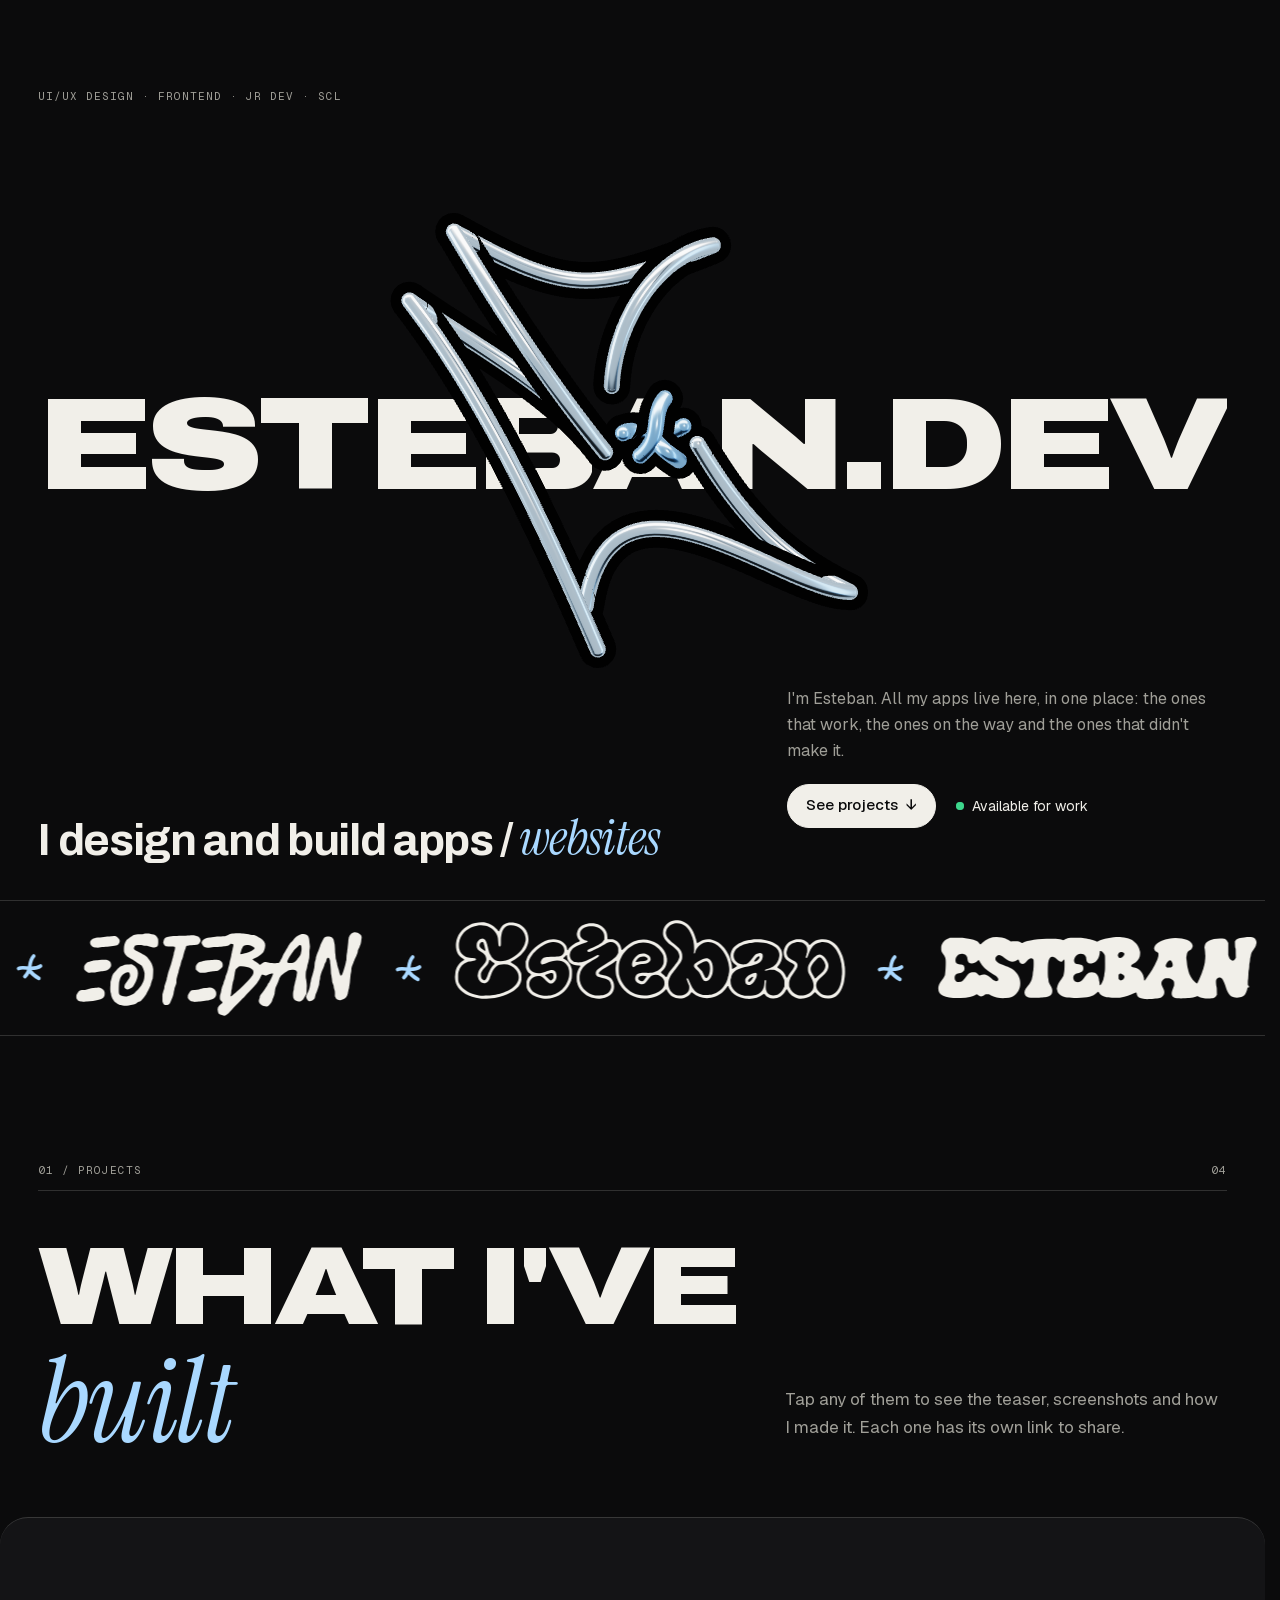
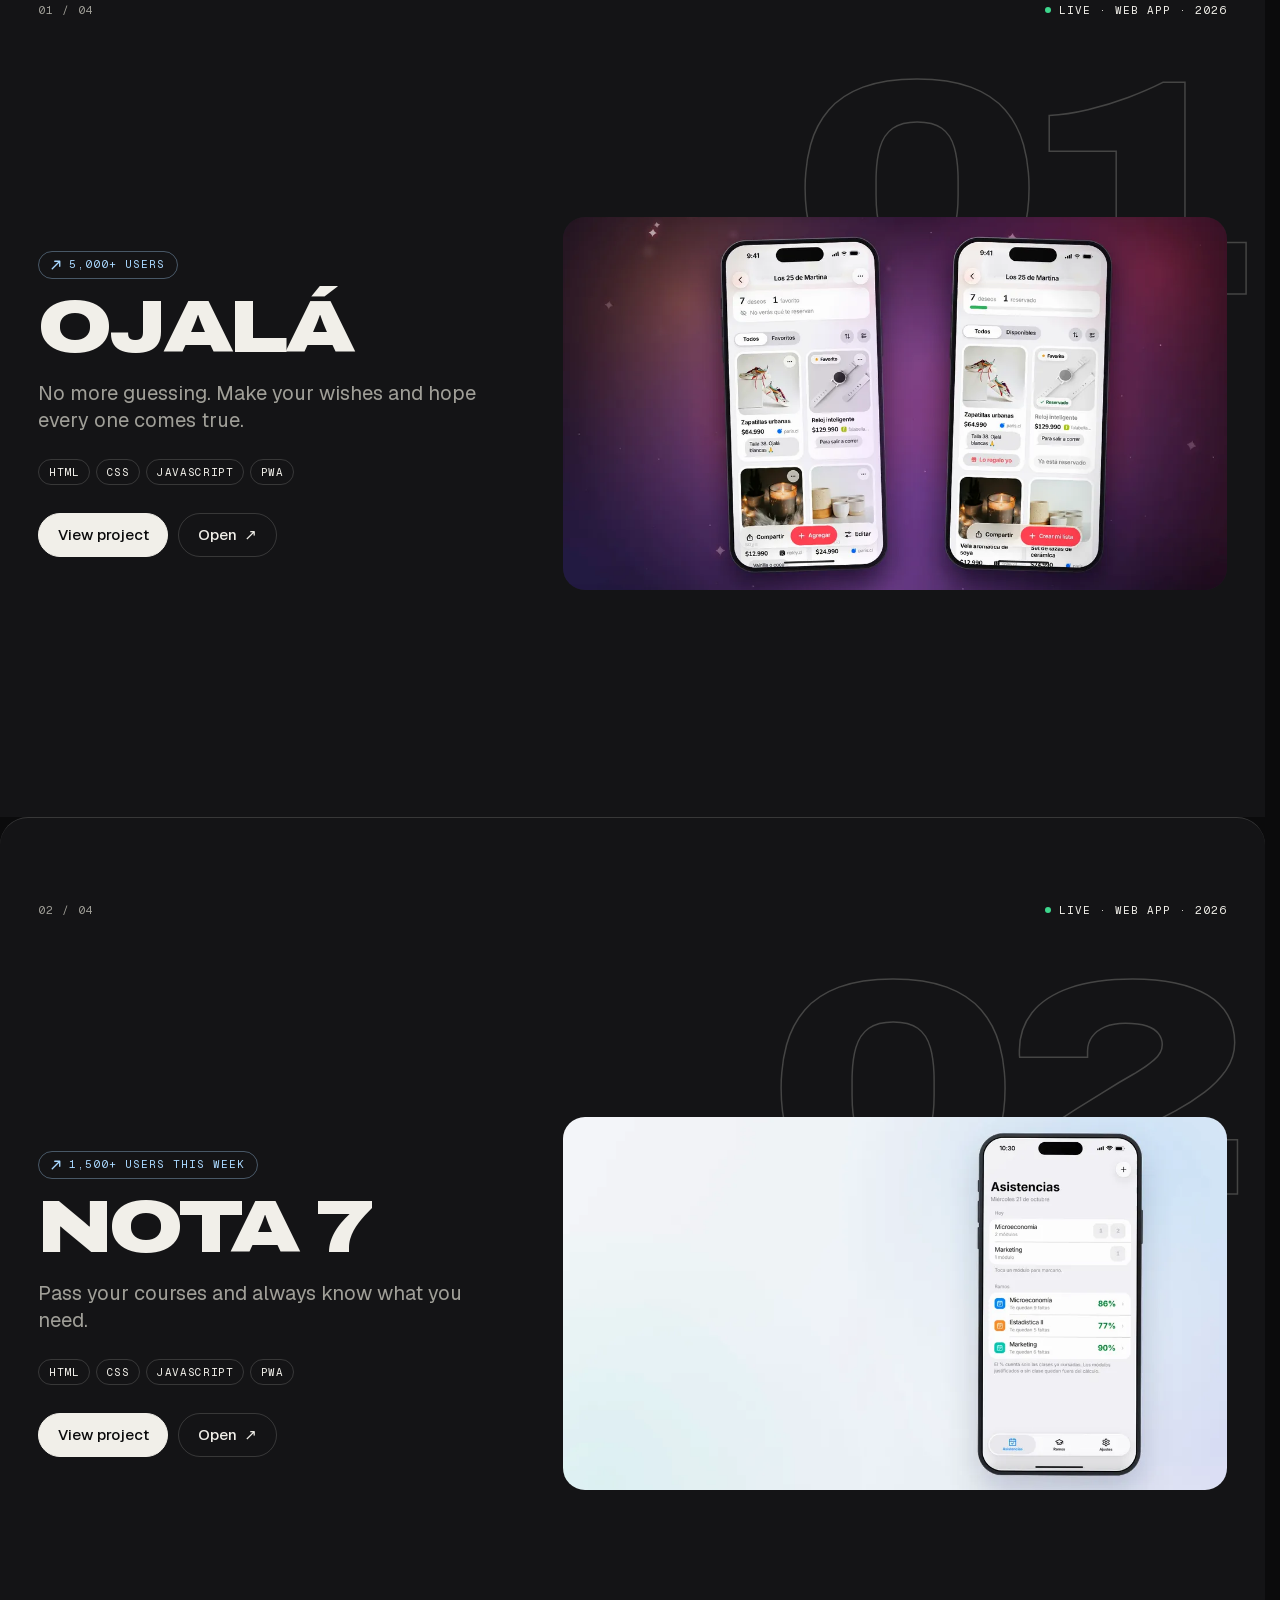
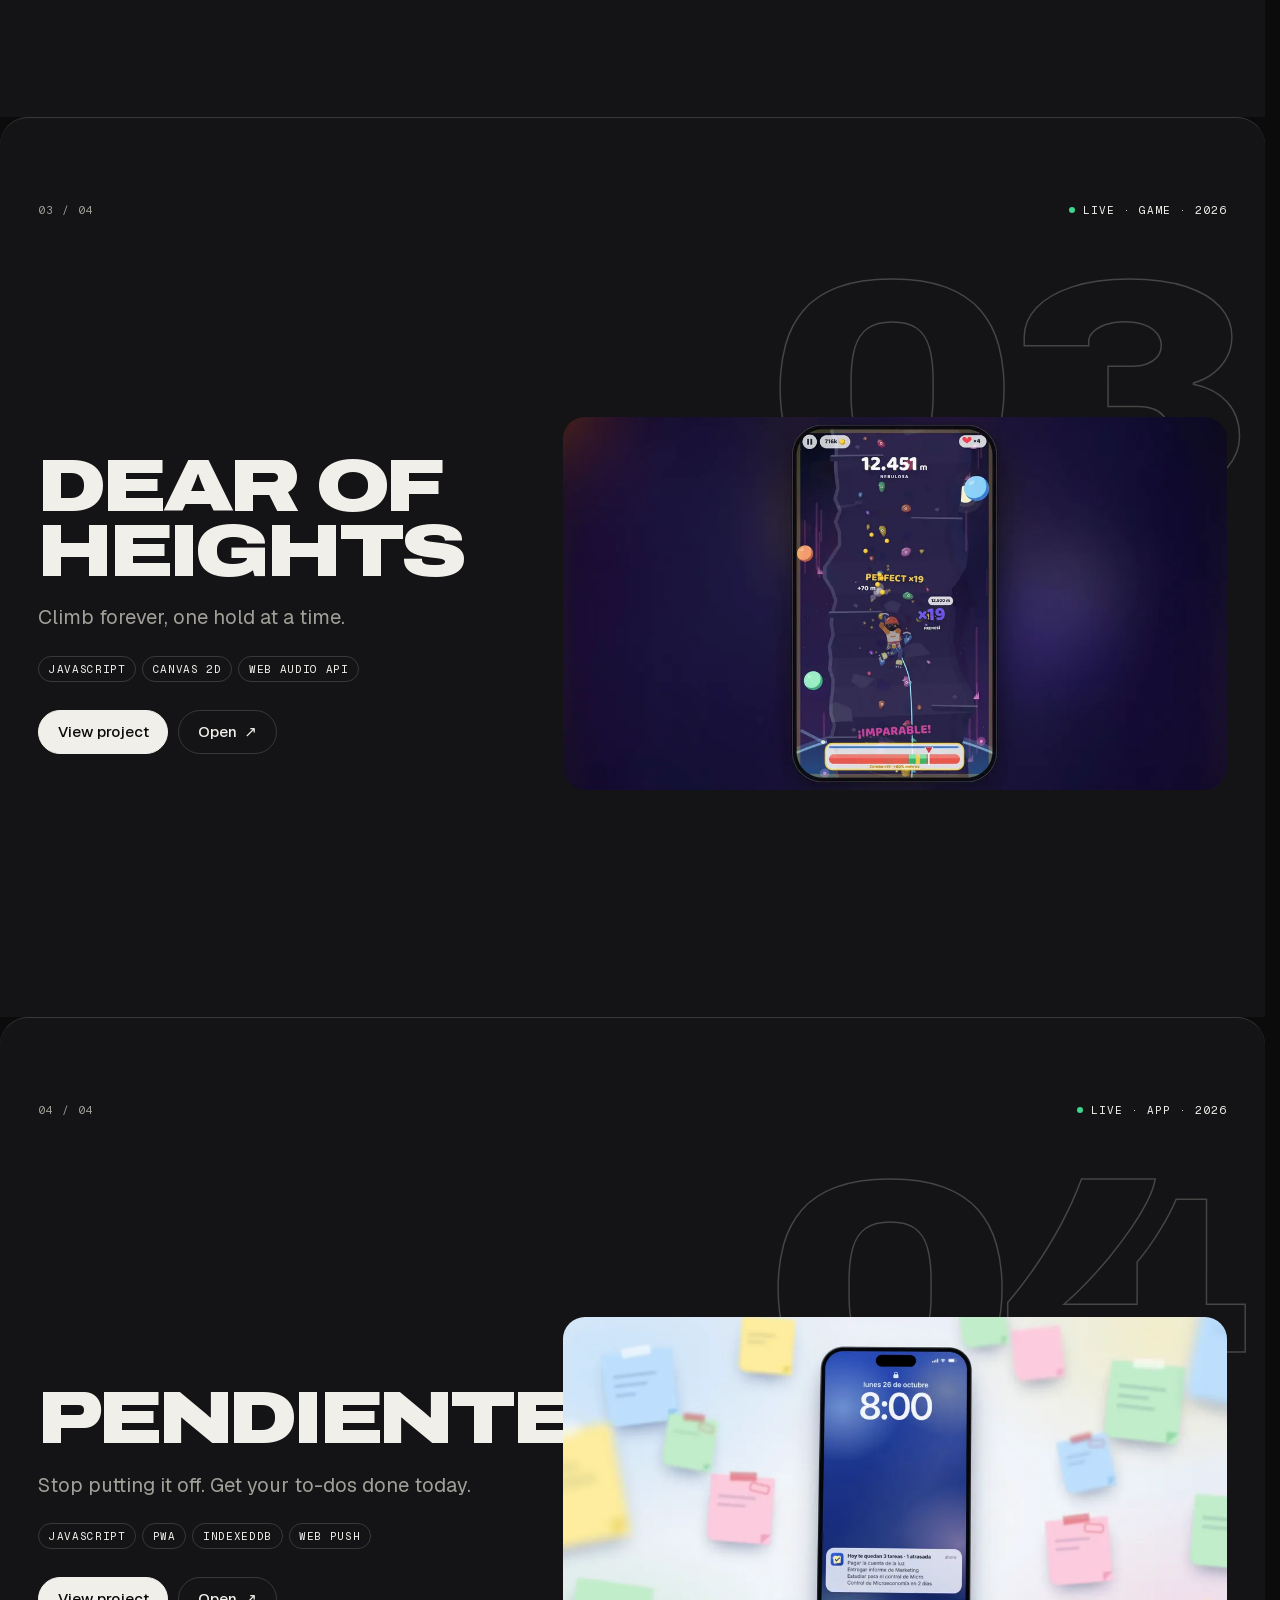
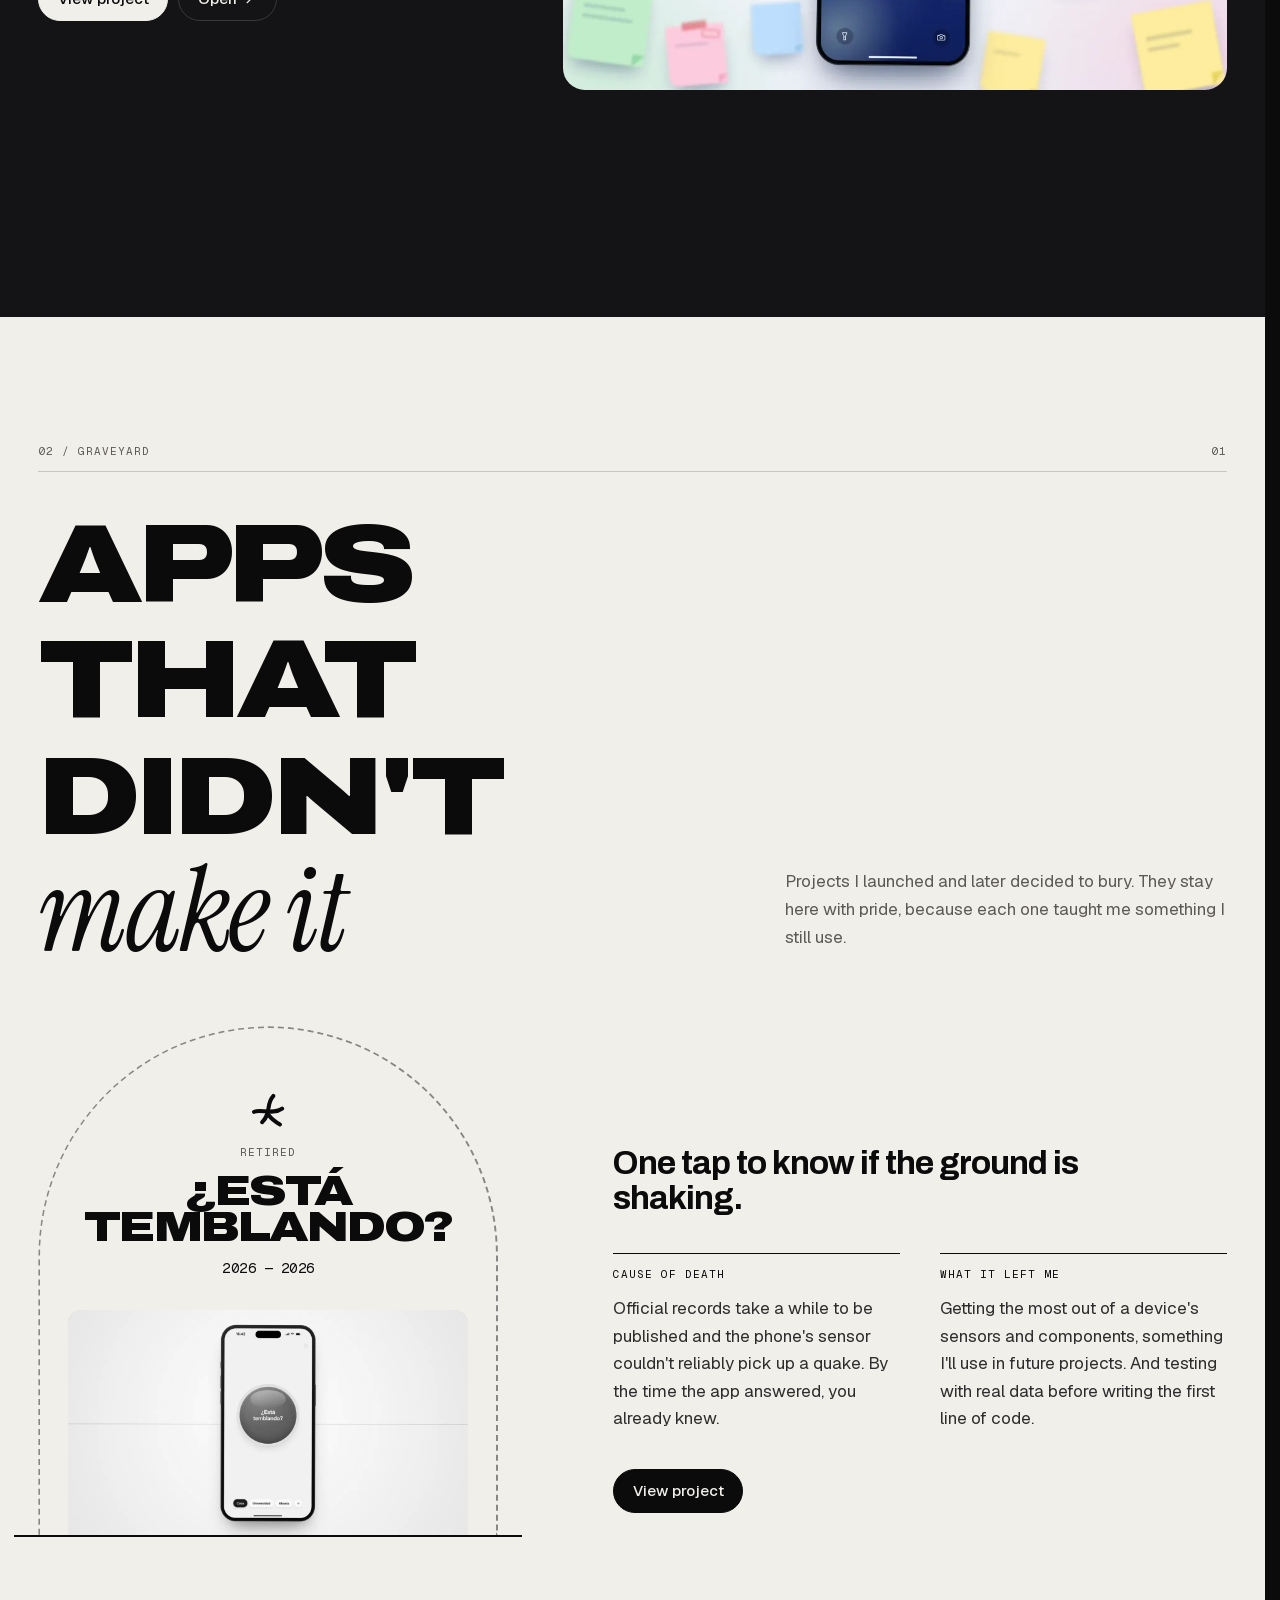
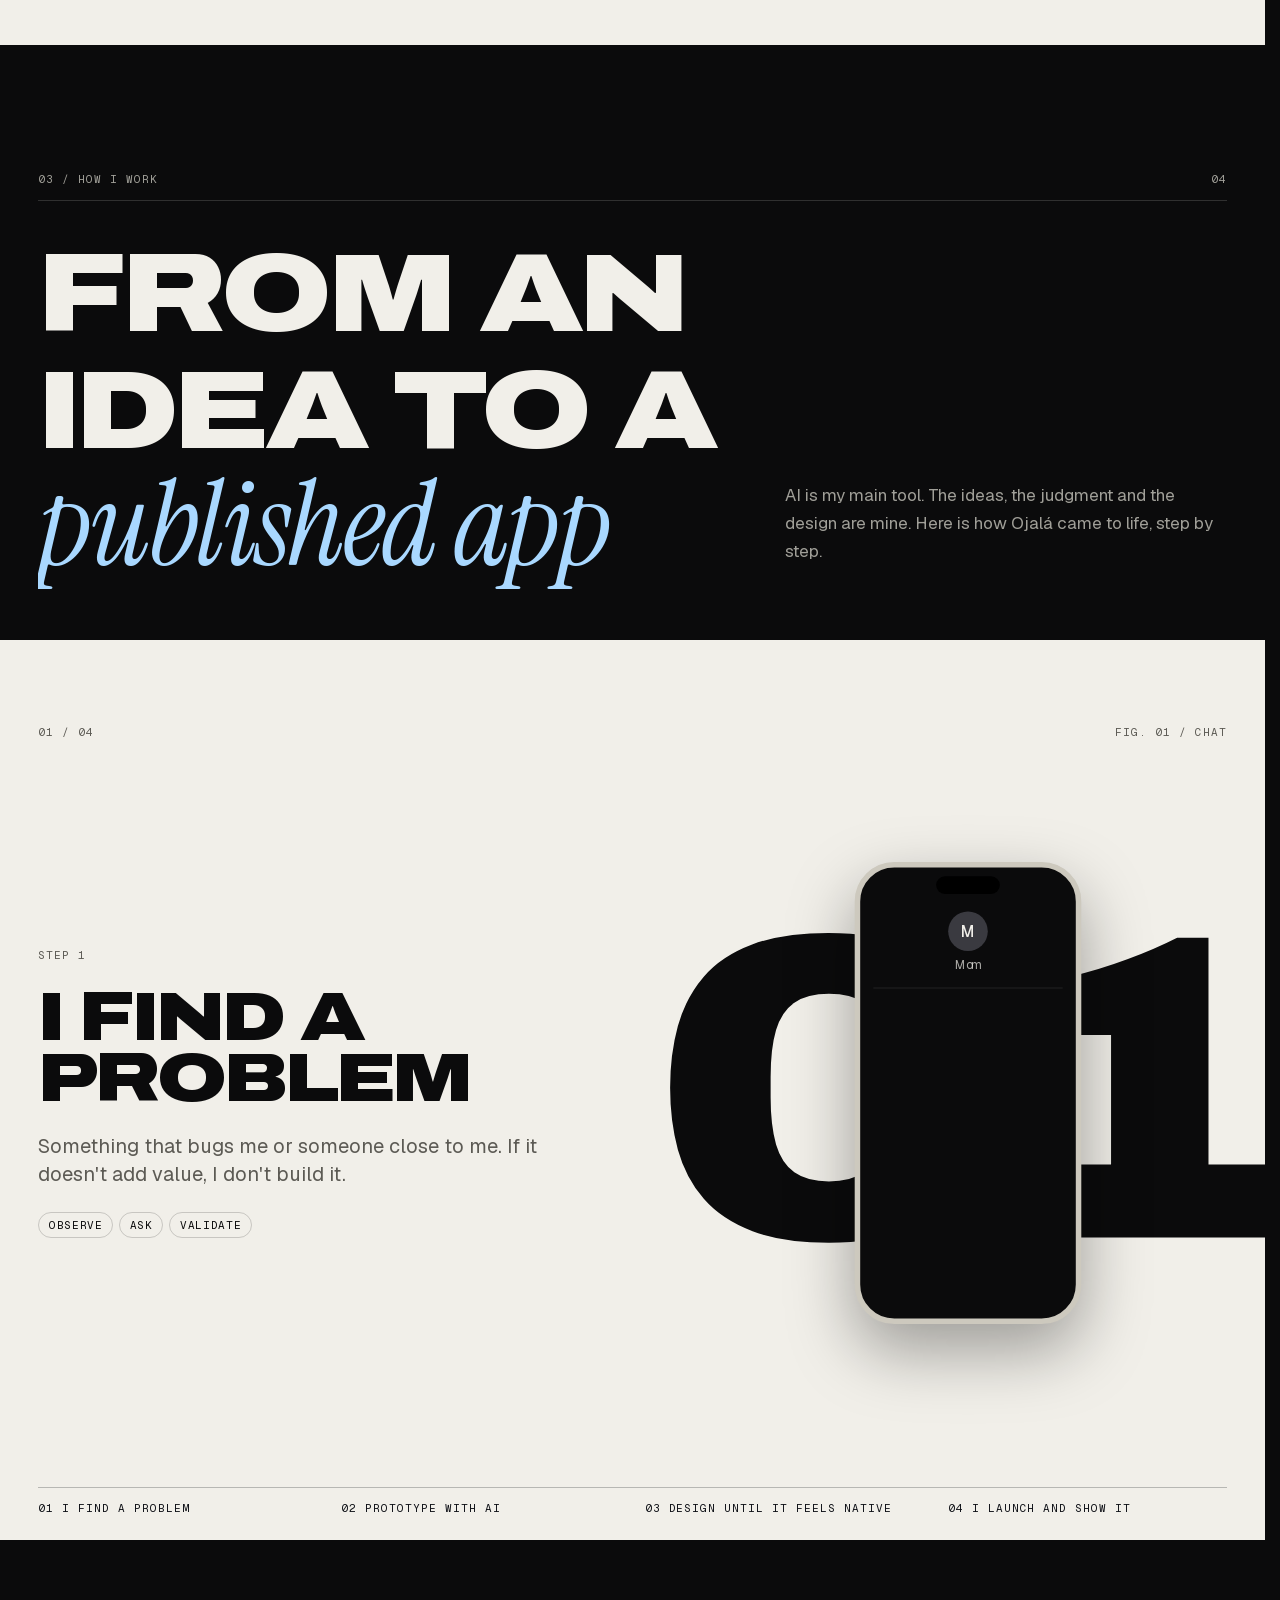
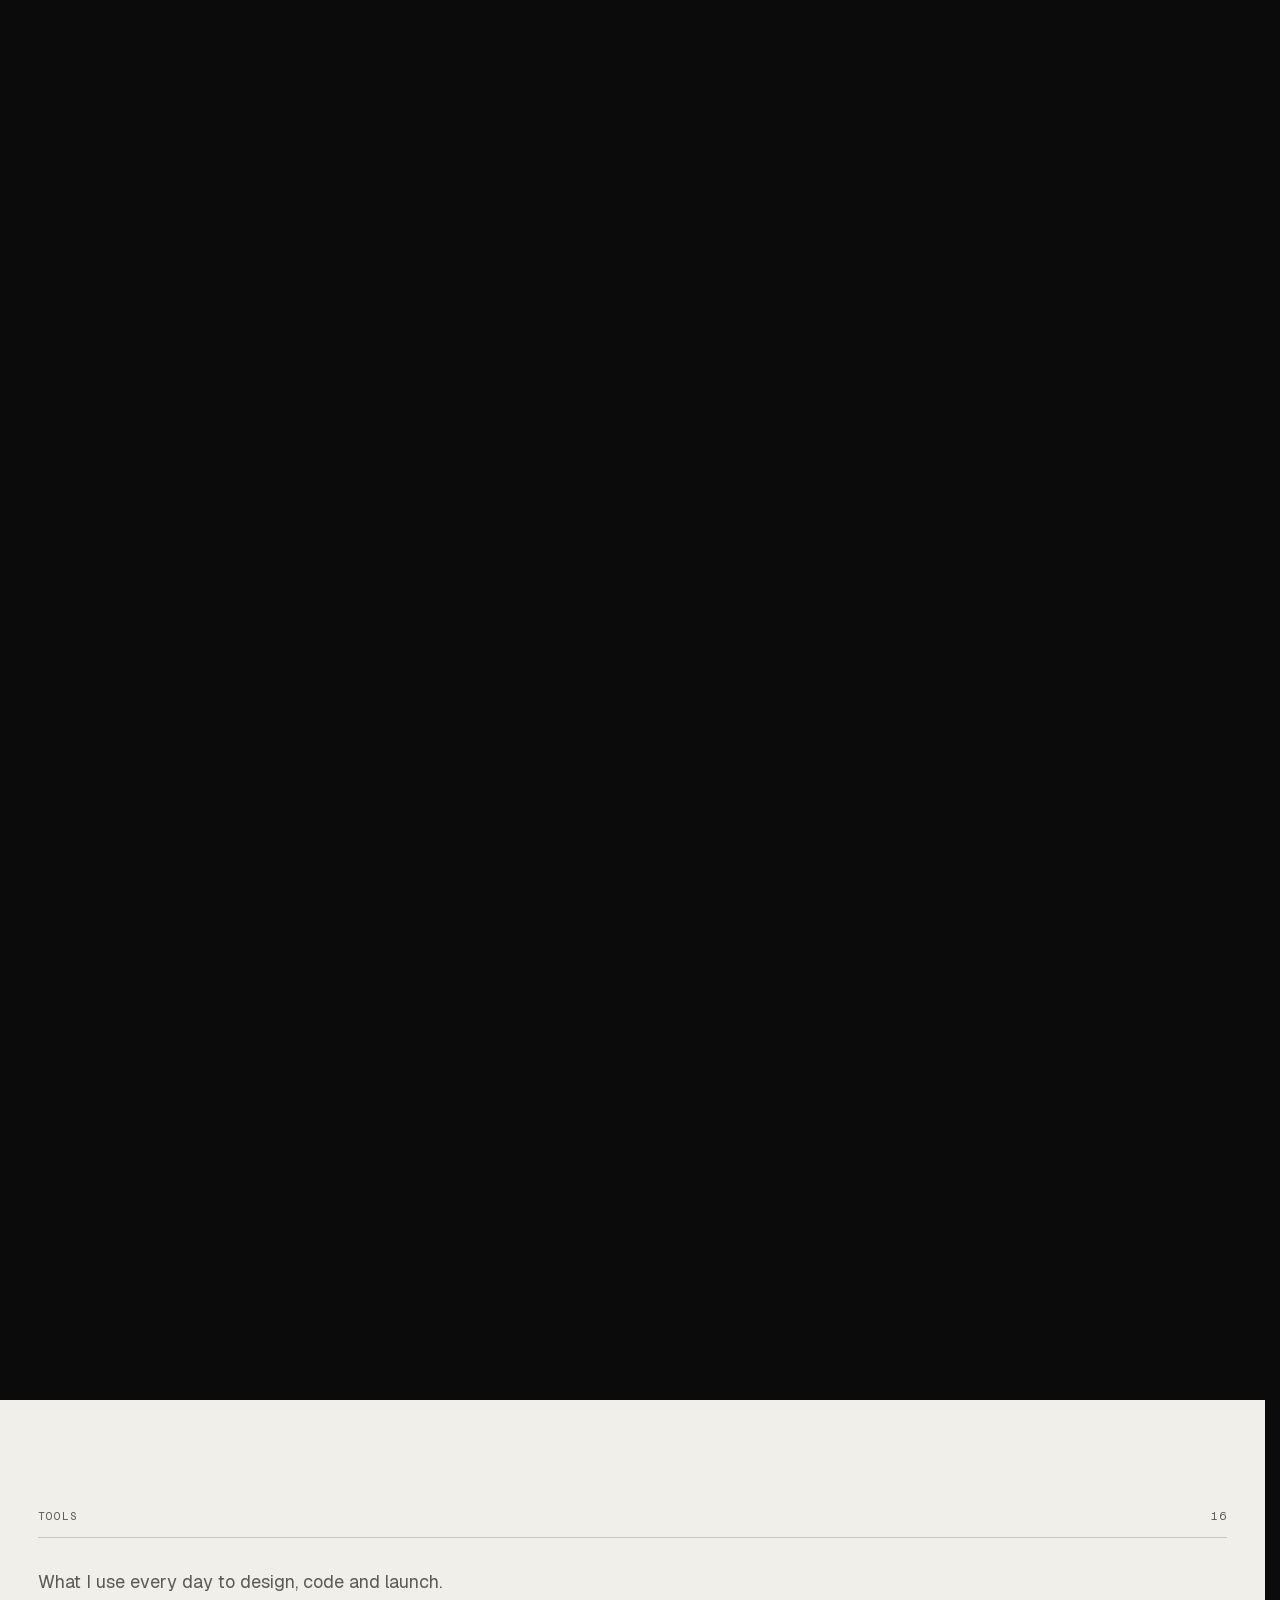
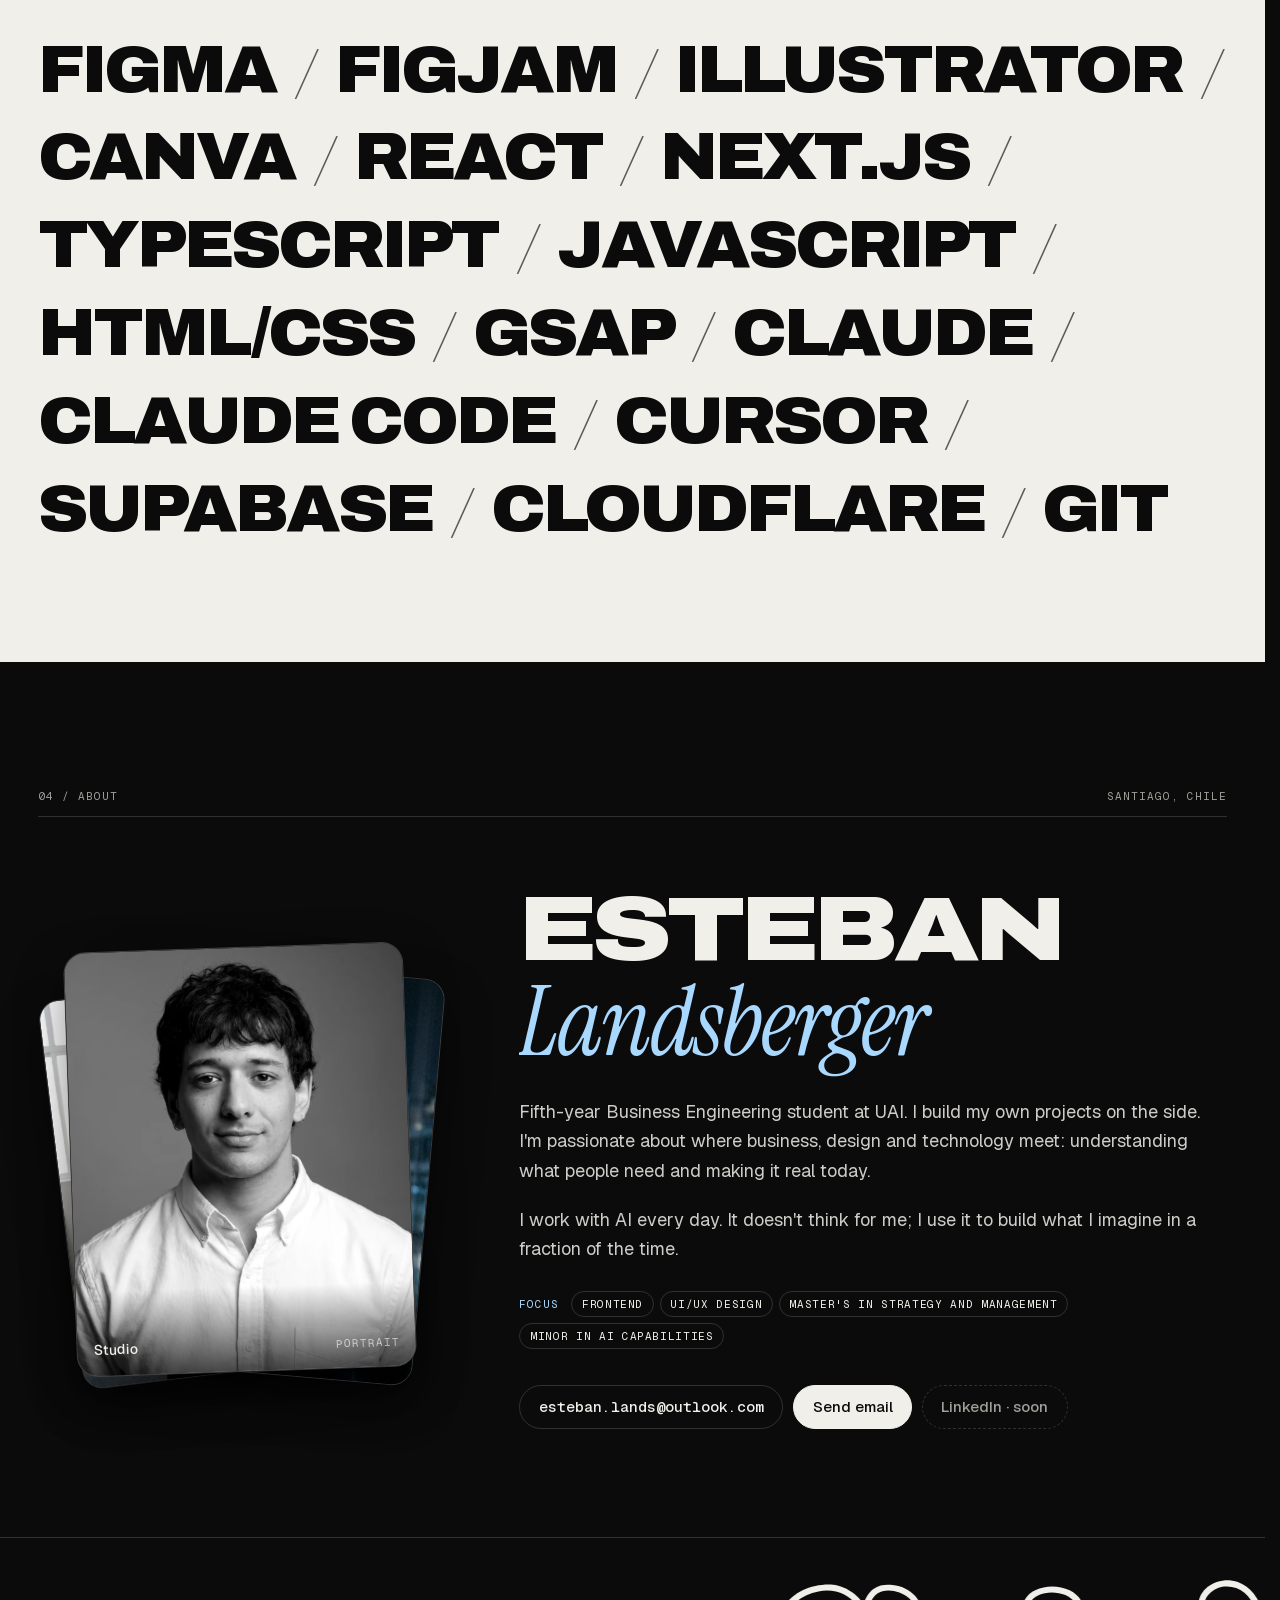
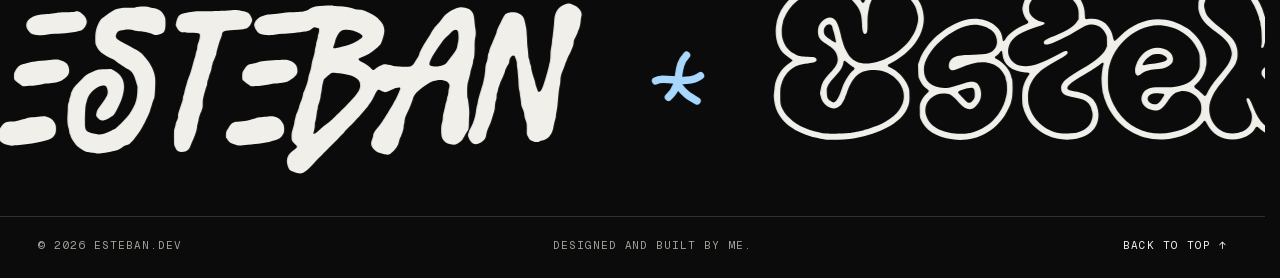
==== commit afe87b4a: "Quitar archivos internos del sitio público - Saca CLAUDE.md y tools/ (notas y herramientas internas," ====
--- a/v2/index.html
+++ b/v2/index.html
@@ -1 +1 @@
-<!DOCTYPE html><html lang="es" class="iX1fDW_variable oB0ipW_variable u8MhCG_variable Gb1_vG_variable antialiased"><head><meta charSet="utf-8"/><meta name="viewport" content="width=device-width, initial-scale=1"/><link rel="preload" href="/v2/_next/static/media/07a39a8a4660cc7c-s.p.0r6juujl39pe6.woff2" as="font" crossorigin="" type="font/woff2"/><link rel="preload" href="/v2/_next/static/media/605ce01b664af129-s.p.0wgildi0cnwt9.woff2" as="font" crossorigin="" type="font/woff2"/><link rel="preload" href="/v2/_next/static/media/db545dba463279ae-s.p.1cp9-4nby68jc.woff2" as="font" crossorigin="" type="font/woff2"/><link rel="preload" href="/v2/_next/static/media/e63b65bb308a9351-s.p.3j3877k49yy0l.woff2" as="font" crossorigin="" type="font/woff2"/><link rel="preload" as="image" href="/v2/icons/ojala.webp"/><link rel="stylesheet" href="/v2/_next/static/chunks/17--k99j7yhg-.css" data-precedence="next"/><link rel="preload" as="script" fetchPriority="low" href="/v2/_next/static/chunks/3zo9oht21kklo.js"/><script src="/v2/_next/static/chunks/0sw0ayndotghz.js" async=""></script><script src="/v2/_next/static/chunks/2hhghwdaxv3-r.js" async=""></script><script src="/v2/_next/static/chunks/turbopack-44fkvs-v0l5ue.js" async=""></script><script src="/v2/_next/static/chunks/1kf2ji9g3r3wa.js" async=""></script><script src="/v2/_next/static/chunks/44ycs19ynykfu.js" async=""></script><script src="/v2/_next/static/chunks/02qzp8ow654v1.js" async=""></script><script src="/v2/_next/static/chunks/27_72o_42i4f1.js" async=""></script><script src="/v2/_next/static/chunks/10cqckd_6rhng.js" async=""></script><meta name="next-size-adjust" content=""/><meta http-equiv="Content-Security-Policy" content="default-src &#x27;self&#x27;; script-src &#x27;self&#x27; &#x27;unsafe-inline&#x27;; style-src &#x27;self&#x27; &#x27;unsafe-inline&#x27;; img-src &#x27;self&#x27; blob: data:; media-src &#x27;self&#x27; blob:; font-src &#x27;self&#x27;; connect-src &#x27;self&#x27;; worker-src &#x27;self&#x27; blob:; frame-src &#x27;none&#x27;; object-src &#x27;none&#x27;; base-uri &#x27;self&#x27;; form-action &#x27;self&#x27;; upgrade-insecure-requests"/><meta name="referrer" content="strict-origin-when-cross-origin"/><meta name="theme-color" content="#0b0b0c"/><meta name="color-scheme" content="dark"/><title>Portafolio de Esteban</title><meta name="description" content="Apps y sitios web que diseño y construyo. Todos mis proyectos en un solo lugar."/><meta name="robots" content="noindex, nofollow"/><link rel="canonical" href="https://estebi-jr.github.io/v2/"/><meta property="og:title" content="Esteban · apps / sitios web"/><meta property="og:description" content="Apps y sitios web que diseño y construyo. Todos mis proyectos en un solo lugar."/><meta property="og:url" content="https://estebi-jr.github.io/v2/"/><meta property="og:locale" content="es_CL"/><meta property="og:image" content="https://estebi-jr.github.io/v2/opengraph-image.png?opengraph-image.3jrq5q57jc_l3.png"/><meta property="og:image:type" content="image/png"/><meta property="og:image:width" content="1200"/><meta property="og:image:height" content="630"/><meta property="og:type" content="website"/><meta name="twitter:card" content="summary_large_image"/><meta name="twitter:title" content="Esteban · apps / sitios web"/><meta name="twitter:description" content="Apps y sitios web que diseño y construyo. Todos mis proyectos en un solo lugar."/><meta name="twitter:image" content="https://estebi-jr.github.io/v2/opengraph-image.png?opengraph-image.3jrq5q57jc_l3.png"/><meta name="twitter:image:type" content="image/png"/><meta name="twitter:image:width" content="1200"/><meta name="twitter:image:height" content="630"/><link rel="icon" href="/v2/icon.svg?icon.1bbaiwiyf-wse.svg" sizes="any" type="image/svg+xml"/><link rel="apple-touch-icon" href="/v2/apple-icon.png?apple-icon.16s18gfb2sdyz.png" sizes="180x180" type="image/png"/><script>if(location.hash.indexOf('#/')===0)location.replace('https://miojala.cl/'+location.search+location.hash);</script><script src="/v2/_next/static/chunks/0cz1d0mv5g_q7.js" noModule=""></script></head><body class="theme-ink min-h-svh"><div hidden=""><!--$--><!--/$--></div><noscript><style>.loader{display:none!important}[data-intro]{visibility:visible!important}</style></noscript><div class="loader" role="status" aria-label="Cargando"><div data-loader-bg="true" class="loader-bg"></div><div class="logo-slot" data-loader-logo="true"><svg viewBox="0 0 800 800" class="loader-ghost absolute inset-0 size-full overflow-visible" fill="none" stroke="var(--bone)" stroke-width="24" stroke-linecap="round" aria-hidden="true"><path d="M368.5,313.2 C364.9,222.8 426.4,123.7 519.5,104.2"></path><path d="M519.5,104.2 C345.3,173.2 309.8,177.3 136.5,88.2"></path><path d="M136.5,88.2 C203.9,210.3 267.7,306 358.5,411.2"></path><path d="M358.5,411.2 C297.1,319.2 164,249 71.5,189.2"></path><path d="M71.5,189.2 C184.9,339 271.6,530.8 347.5,703.2"></path><path d="M329.5,639.2 C357.8,390.4 607.5,612.7 728.5,622.2"></path><path d="M728.5,622.2 C621.7,570.4 561.2,496.9 496.5,399.2"></path><path d="M447.4,331.5 C421.9,358.4 442.3,386.9 410.9,416.2"></path><path d="M385.1,383.1 C401.9,371.9 446.6,393.9 475.5,372.7"></path><path d="M431.7,392.7 C442.8,408.8 451.9,414.2 468.6,423.5"></path></svg><svg viewBox="0 0 800 800" class="absolute inset-0 size-full overflow-visible" fill="none" stroke-width="24" stroke-linecap="round" aria-hidden="true"><path d="M368.5,313.2 C364.9,222.8 426.4,123.7 519.5,104.2" pathLength="1" data-stroke="e" stroke="var(--bone)" style="opacity:0"></path><path d="M519.5,104.2 C345.3,173.2 309.8,177.3 136.5,88.2" pathLength="1" data-stroke="e" stroke="var(--bone)" style="opacity:0"></path><path d="M136.5,88.2 C203.9,210.3 267.7,306 358.5,411.2" pathLength="1" data-stroke="e" stroke="var(--bone)" style="opacity:0"></path><path d="M358.5,411.2 C297.1,319.2 164,249 71.5,189.2" pathLength="1" data-stroke="e" stroke="var(--bone)" style="opacity:0"></path><path d="M71.5,189.2 C184.9,339 271.6,530.8 347.5,703.2" pathLength="1" data-stroke="e" stroke="var(--bone)" style="opacity:0"></path><path d="M329.5,639.2 C357.8,390.4 607.5,612.7 728.5,622.2" pathLength="1" data-stroke="e" stroke="var(--bone)" style="opacity:0"></path><path d="M728.5,622.2 C621.7,570.4 561.2,496.9 496.5,399.2" pathLength="1" data-stroke="e" stroke="var(--bone)" style="opacity:0"></path><path d="M447.4,331.5 C421.9,358.4 442.3,386.9 410.9,416.2" pathLength="1" data-stroke="star" stroke="var(--ice)" style="opacity:0"></path><path d="M385.1,383.1 C401.9,371.9 446.6,393.9 475.5,372.7" pathLength="1" data-stroke="star" stroke="var(--ice)" style="opacity:0"></path><path d="M431.7,392.7 C442.8,408.8 451.9,414.2 468.6,423.5" pathLength="1" data-stroke="star" stroke="var(--ice)" style="opacity:0"></path></svg></div><div data-loader-ui="true" class="label absolute inset-x-0 bottom-0 flex items-end justify-between p-[var(--gutter)] text-bone"><span>esteban.dev</span><span class="text-[#a09f98]">Cargando<!-- --> <span class="text-bone tabular-nums">000</span></span></div></div><a href="#contenido" class="fixed top-3 left-3 z-[95] -translate-y-24 rounded-full bg-bone px-4 py-2 text-sm font-medium text-ink focus:translate-y-0">Saltar al contenido</a><header class="fixed inset-x-0 top-0 z-50 flex justify-center px-3 pt-3" style="view-transition-name:site-header;transform:translateY(-140%)"><div class="flex h-12 w-full max-w-[1180px] items-center justify-between gap-2 rounded-full border border-bone/12 bg-ink/70 pr-1.5 pl-4 text-bone backdrop-blur-xl"><a href="#top" aria-label="esteban.dev · Inicio" class="flex items-center gap-2.5"><svg viewBox="0 0 800 800" class="size-6" fill="none" stroke="currentColor" stroke-width="56" stroke-linecap="round" stroke-linejoin="round" aria-hidden="true"><path d="M368.5,313.2 C364.9,222.8 426.4,123.7 519.5,104.2"></path><path d="M519.5,104.2 C345.3,173.2 309.8,177.3 136.5,88.2"></path><path d="M136.5,88.2 C203.9,210.3 267.7,306 358.5,411.2"></path><path d="M358.5,411.2 C297.1,319.2 164,249 71.5,189.2"></path><path d="M71.5,189.2 C184.9,339 271.6,530.8 347.5,703.2"></path><path d="M329.5,639.2 C357.8,390.4 607.5,612.7 728.5,622.2"></path><path d="M728.5,622.2 C621.7,570.4 561.2,496.9 496.5,399.2"></path><path d="M447.4,331.5 C421.9,358.4 442.3,386.9 410.9,416.2" class="text-ice"></path><path d="M385.1,383.1 C401.9,371.9 446.6,393.9 475.5,372.7" class="text-ice"></path><path d="M431.7,392.7 C442.8,408.8 451.9,414.2 468.6,423.5" class="text-ice"></path></svg><span class="font-mono text-[13px] tracking-tight">esteban.dev</span></a><nav aria-label="Secciones" class="hidden items-center md:flex"><a href="#proyectos" class="group relative rounded-full px-3.5 py-2 text-sm text-bone/70 transition-colors hover:text-bone aria-[current]:text-bone">Proyectos<span class="absolute bottom-0.5 left-1/2 size-1 -translate-x-1/2 scale-0 rounded-full bg-ice transition-transform duration-300 group-aria-[current]:scale-100"></span></a><a href="#cementerio" class="group relative rounded-full px-3.5 py-2 text-sm text-bone/70 transition-colors hover:text-bone aria-[current]:text-bone">Cementerio<span class="absolute bottom-0.5 left-1/2 size-1 -translate-x-1/2 scale-0 rounded-full bg-ice transition-transform duration-300 group-aria-[current]:scale-100"></span></a><a href="#proceso" class="group relative rounded-full px-3.5 py-2 text-sm text-bone/70 transition-colors hover:text-bone aria-[current]:text-bone">Cómo trabajo<span class="absolute bottom-0.5 left-1/2 size-1 -translate-x-1/2 scale-0 rounded-full bg-ice transition-transform duration-300 group-aria-[current]:scale-100"></span></a><a href="#yo" class="group relative rounded-full px-3.5 py-2 text-sm text-bone/70 transition-colors hover:text-bone aria-[current]:text-bone">Sobre mí<span class="absolute bottom-0.5 left-1/2 size-1 -translate-x-1/2 scale-0 rounded-full bg-ice transition-transform duration-300 group-aria-[current]:scale-100"></span></a></nav><div class="flex items-center gap-0.5"><button type="button" data-sfx="none" aria-pressed="true" aria-label="Sonido activado. Silenciar" class="grid size-9 place-items-center rounded-full transition-colors hover:bg-bone/10"><span class="flex h-3.5 items-end gap-[3px]" aria-hidden="true"><span class="w-[2px] rounded-full bg-ice"></span><span class="w-[2px] rounded-full bg-ice"></span><span class="w-[2px] rounded-full bg-ice"></span><span class="w-[2px] rounded-full bg-ice"></span></span></button><button type="button" aria-label="Idioma: español. Cambiar a inglés" class="flex h-9 items-center gap-1 rounded-full px-3 font-mono text-xs transition-colors hover:bg-bone/10"><span class="text-ice">ES</span><span class="text-bone/30">/</span><span class="text-bone/50">EN</span></button></div></div></header><main id="contenido"><div vt-update="none"><section id="top" class="theme-ink relative flex h-svh min-h-[620px] flex-col overflow-x-clip"><div class="label flex justify-between gap-6 px-[var(--gutter)] pt-[88px] text-dim"><span data-intro="true" data-hero-fade="true">UI/UX Design · Frontend · Jr Dev · SCL</span></div><div class="pointer-events-none absolute inset-x-[var(--gutter)] top-[var(--logo-y)] -translate-y-[52%] sm:-translate-y-[54%]"><p data-intro="true" aria-hidden="true" class="display text-[23vw] whitespace-nowrap select-none max-sm:leading-[0.84] sm:text-center sm:text-[15.6vw]"><span data-word="true" class="inline-block max-sm:block"><span data-word-a="true" class="inline-block max-sm:block max-sm:w-fit">Esteban</span><span data-word-b="true" class="inline-block max-sm:ml-auto max-sm:block max-sm:w-fit">.dev</span></span></p></div><div class="logo-slot pointer-events-none z-[45]" data-hero-logo="true"><div role="img" aria-label="Logo de Esteban: una E de graffiti con un asterisco al centro" class="size-full"></div></div><div class="mt-auto grid items-end gap-6 px-[var(--gutter)] pb-[max(88px,env(safe-area-inset-bottom))] md:grid-cols-[1.25fr_1fr] md:gap-10 md:pb-9"><h1 data-intro="true" data-hero-fade="true" class="font-display text-[clamp(1.7rem,3.5vw,3.4rem)] leading-[1.02] font-bold tracking-[-0.03em]">Diseño y construyo apps /<!-- --> <em class="serif-em text-[1.14em] whitespace-nowrap text-accent">sitios web</em></h1><div class="md:justify-self-end"><p data-intro="true" data-hero-fade="true" class="max-w-[40ch] text-[15px] leading-relaxed text-dim md:text-base">Soy Esteban. Acá están todas mis apps en un solo lugar: las que ya funcionan, las que vienen y las que no sobrevivieron.</p><div data-intro="true" data-hero-fade="true" class="mt-5 flex flex-wrap items-center gap-x-5 gap-y-3"><a href="#proyectos" class="btn btn-solid" data-cursor="Ver">Ver proyectos<span aria-hidden="true">↓</span></a><span class="flex items-center gap-2 text-sm"><span class="relative flex size-2"><span class="absolute inset-0 animate-ping rounded-full bg-live opacity-60 motion-reduce:hidden"></span><span class="relative size-2 rounded-full bg-live"></span></span>Disponible para desarrollo</span></div><p data-intro="true" data-hero-fade="true" class="label mt-5 text-dim">4 proyectos · 1 en el cementerio</p></div></div></section><div aria-hidden="true" class="flex items-center overflow-hidden theme-ink border-y border-line" style="--b:clamp(30px, 4.4vw, 62px);height:calc(var(--b) * 1.910 + var(--b) * 0.5)"><div class="flex w-max shrink-0 items-center"><div data-tag="true" class="flex shrink-0 items-center will-change-transform"><span class="tag-mask" style="--src:url(/v2/brand/tags/tag-01.svg);height:calc(var(--b) / 0.6506);aspect-ratio:3.3396;translate:0 calc(var(--b) / 0.6506 * 0.0613)"></span><svg viewBox="372 319 116 116" class="mx-[calc(var(--b)*0.55)] size-[calc(var(--b)*0.5)] shrink-0 text-accent" fill="none" stroke="currentColor" stroke-width="15" stroke-linecap="round" aria-hidden="true"><path d="M447.4,331.5 C421.9,358.4 442.3,386.9 410.9,416.2"></path><path d="M385.1,383.1 C401.9,371.9 446.6,393.9 475.5,372.7"></path><path d="M431.7,392.7 C442.8,408.8 451.9,414.2 468.6,423.5"></path></svg></div><div data-tag="true" class="flex shrink-0 items-center will-change-transform"><span class="tag-mask" style="--src:url(/v2/brand/tags/tag-03.svg);height:calc(var(--b) / 0.6898);aspect-ratio:4.8077;translate:0 calc(var(--b) / 0.6898 * -0.1043)"></span><svg viewBox="372 319 116 116" class="mx-[calc(var(--b)*0.55)] size-[calc(var(--b)*0.5)] shrink-0 text-accent" fill="none" stroke="currentColor" stroke-width="15" stroke-linecap="round" aria-hidden="true"><path d="M447.4,331.5 C421.9,358.4 442.3,386.9 410.9,416.2"></path><path d="M385.1,383.1 C401.9,371.9 446.6,393.9 475.5,372.7"></path><path d="M431.7,392.7 C442.8,408.8 451.9,414.2 468.6,423.5"></path></svg></div><div data-tag="true" class="flex shrink-0 items-center will-change-transform"><span class="tag-mask" style="--src:url(/v2/brand/tags/tag-07.svg);height:calc(var(--b) / 0.8579);aspect-ratio:4.9099;translate:0 calc(var(--b) / 0.8579 * 0.0000)"></span><svg viewBox="372 319 116 116" class="mx-[calc(var(--b)*0.55)] size-[calc(var(--b)*0.5)] shrink-0 text-accent" fill="none" stroke="currentColor" stroke-width="15" stroke-linecap="round" aria-hidden="true"><path d="M447.4,331.5 C421.9,358.4 442.3,386.9 410.9,416.2"></path><path d="M385.1,383.1 C401.9,371.9 446.6,393.9 475.5,372.7"></path><path d="M431.7,392.7 C442.8,408.8 451.9,414.2 468.6,423.5"></path></svg></div><div data-tag="true" class="flex shrink-0 items-center will-change-transform"><span class="tag-mask" style="--src:url(/v2/brand/tags/tag-02.svg);height:calc(var(--b) / 0.6387);aspect-ratio:2.2917;translate:0 calc(var(--b) / 0.6387 * -0.0331)"></span><svg viewBox="372 319 116 116" class="mx-[calc(var(--b)*0.55)] size-[calc(var(--b)*0.5)] shrink-0 text-accent" fill="none" stroke="currentColor" stroke-width="15" stroke-linecap="round" aria-hidden="true"><path d="M447.4,331.5 C421.9,358.4 442.3,386.9 410.9,416.2"></path><path d="M385.1,383.1 C401.9,371.9 446.6,393.9 475.5,372.7"></path><path d="M431.7,392.7 C442.8,408.8 451.9,414.2 468.6,423.5"></path></svg></div><div data-tag="true" class="flex shrink-0 items-center will-change-transform"><span class="tag-mask" style="--src:url(/v2/brand/tags/tag-08.svg);height:calc(var(--b) / 0.8);aspect-ratio:4.6126;translate:0 calc(var(--b) / 0.8 * 0.0051)"></span><svg viewBox="372 319 116 116" class="mx-[calc(var(--b)*0.55)] size-[calc(var(--b)*0.5)] shrink-0 text-accent" fill="none" stroke="currentColor" stroke-width="15" stroke-linecap="round" aria-hidden="true"><path d="M447.4,331.5 C421.9,358.4 442.3,386.9 410.9,416.2"></path><path d="M385.1,383.1 C401.9,371.9 446.6,393.9 475.5,372.7"></path><path d="M431.7,392.7 C442.8,408.8 451.9,414.2 468.6,423.5"></path></svg></div><div data-tag="true" class="flex shrink-0 items-center will-change-transform"><span class="tag-mask" style="--src:url(/v2/brand/tags/tag-04.svg);height:calc(var(--b) / 0.8493);aspect-ratio:4.1084;translate:0 calc(var(--b) / 0.8493 * 0.0502)"></span><svg viewBox="372 319 116 116" class="mx-[calc(var(--b)*0.55)] size-[calc(var(--b)*0.5)] shrink-0 text-accent" fill="none" stroke="currentColor" stroke-width="15" stroke-linecap="round" aria-hidden="true"><path d="M447.4,331.5 C421.9,358.4 442.3,386.9 410.9,416.2"></path><path d="M385.1,383.1 C401.9,371.9 446.6,393.9 475.5,372.7"></path><path d="M431.7,392.7 C442.8,408.8 451.9,414.2 468.6,423.5"></path></svg></div><div data-tag="true" class="flex shrink-0 items-center will-change-transform"><span class="tag-mask" style="--src:url(/v2/brand/tags/tag-06.svg);height:calc(var(--b) / 0.6022);aspect-ratio:3.292;translate:0 calc(var(--b) / 0.6022 * 0.0018)"></span><svg viewBox="372 319 116 116" class="mx-[calc(var(--b)*0.55)] size-[calc(var(--b)*0.5)] shrink-0 text-accent" fill="none" stroke="currentColor" stroke-width="15" stroke-linecap="round" aria-hidden="true"><path d="M447.4,331.5 C421.9,358.4 442.3,386.9 410.9,416.2"></path><path d="M385.1,383.1 C401.9,371.9 446.6,393.9 475.5,372.7"></path><path d="M431.7,392.7 C442.8,408.8 451.9,414.2 468.6,423.5"></path></svg></div><div data-tag="true" class="flex shrink-0 items-center will-change-transform"><span class="tag-mask" style="--src:url(/v2/brand/tags/tag-10.svg);height:calc(var(--b) / 0.7782);aspect-ratio:3.5011;translate:0 calc(var(--b) / 0.7782 * -0.0214)"></span><svg viewBox="372 319 116 116" class="mx-[calc(var(--b)*0.55)] size-[calc(var(--b)*0.5)] shrink-0 text-accent" fill="none" stroke="currentColor" stroke-width="15" stroke-linecap="round" aria-hidden="true"><path d="M447.4,331.5 C421.9,358.4 442.3,386.9 410.9,416.2"></path><path d="M385.1,383.1 C401.9,371.9 446.6,393.9 475.5,372.7"></path><path d="M431.7,392.7 C442.8,408.8 451.9,414.2 468.6,423.5"></path></svg></div><div data-tag="true" class="flex shrink-0 items-center will-change-transform"><span class="tag-mask" style="--src:url(/v2/brand/tags/tag-05.svg);height:calc(var(--b) / 0.5478);aspect-ratio:2.6061;translate:0 calc(var(--b) / 0.5478 * -0.0232)"></span><svg viewBox="372 319 116 116" class="mx-[calc(var(--b)*0.55)] size-[calc(var(--b)*0.5)] shrink-0 text-accent" fill="none" stroke="currentColor" stroke-width="15" stroke-linecap="round" aria-hidden="true"><path d="M447.4,331.5 C421.9,358.4 442.3,386.9 410.9,416.2"></path><path d="M385.1,383.1 C401.9,371.9 446.6,393.9 475.5,372.7"></path><path d="M431.7,392.7 C442.8,408.8 451.9,414.2 468.6,423.5"></path></svg></div><div data-tag="true" class="flex shrink-0 items-center will-change-transform"><span class="tag-mask" style="--src:url(/v2/brand/tags/tag-09.svg);height:calc(var(--b) / 0.8177);aspect-ratio:4.9713;translate:0 calc(var(--b) / 0.8177 * 0.0000)"></span><svg viewBox="372 319 116 116" class="mx-[calc(var(--b)*0.55)] size-[calc(var(--b)*0.5)] shrink-0 text-accent" fill="none" stroke="currentColor" stroke-width="15" stroke-linecap="round" aria-hidden="true"><path d="M447.4,331.5 C421.9,358.4 442.3,386.9 410.9,416.2"></path><path d="M385.1,383.1 C401.9,371.9 446.6,393.9 475.5,372.7"></path><path d="M431.7,392.7 C442.8,408.8 451.9,414.2 468.6,423.5"></path></svg></div><div data-tag="true" class="flex shrink-0 items-center will-change-transform"><span class="tag-mask" style="--src:url(/v2/brand/tags/tag-01.svg);height:calc(var(--b) / 0.6506);aspect-ratio:3.3396;translate:0 calc(var(--b) / 0.6506 * 0.0613)"></span><svg viewBox="372 319 116 116" class="mx-[calc(var(--b)*0.55)] size-[calc(var(--b)*0.5)] shrink-0 text-accent" fill="none" stroke="currentColor" stroke-width="15" stroke-linecap="round" aria-hidden="true"><path d="M447.4,331.5 C421.9,358.4 442.3,386.9 410.9,416.2"></path><path d="M385.1,383.1 C401.9,371.9 446.6,393.9 475.5,372.7"></path><path d="M431.7,392.7 C442.8,408.8 451.9,414.2 468.6,423.5"></path></svg></div><div data-tag="true" class="flex shrink-0 items-center will-change-transform"><span class="tag-mask" style="--src:url(/v2/brand/tags/tag-03.svg);height:calc(var(--b) / 0.6898);aspect-ratio:4.8077;translate:0 calc(var(--b) / 0.6898 * -0.1043)"></span><svg viewBox="372 319 116 116" class="mx-[calc(var(--b)*0.55)] size-[calc(var(--b)*0.5)] shrink-0 text-accent" fill="none" stroke="currentColor" stroke-width="15" stroke-linecap="round" aria-hidden="true"><path d="M447.4,331.5 C421.9,358.4 442.3,386.9 410.9,416.2"></path><path d="M385.1,383.1 C401.9,371.9 446.6,393.9 475.5,372.7"></path><path d="M431.7,392.7 C442.8,408.8 451.9,414.2 468.6,423.5"></path></svg></div><div data-tag="true" class="flex shrink-0 items-center will-change-transform"><span class="tag-mask" style="--src:url(/v2/brand/tags/tag-07.svg);height:calc(var(--b) / 0.8579);aspect-ratio:4.9099;translate:0 calc(var(--b) / 0.8579 * 0.0000)"></span><svg viewBox="372 319 116 116" class="mx-[calc(var(--b)*0.55)] size-[calc(var(--b)*0.5)] shrink-0 text-accent" fill="none" stroke="currentColor" stroke-width="15" stroke-linecap="round" aria-hidden="true"><path d="M447.4,331.5 C421.9,358.4 442.3,386.9 410.9,416.2"></path><path d="M385.1,383.1 C401.9,371.9 446.6,393.9 475.5,372.7"></path><path d="M431.7,392.7 C442.8,408.8 451.9,414.2 468.6,423.5"></path></svg></div><div data-tag="true" class="flex shrink-0 items-center will-change-transform"><span class="tag-mask" style="--src:url(/v2/brand/tags/tag-02.svg);height:calc(var(--b) / 0.6387);aspect-ratio:2.2917;translate:0 calc(var(--b) / 0.6387 * -0.0331)"></span><svg viewBox="372 319 116 116" class="mx-[calc(var(--b)*0.55)] size-[calc(var(--b)*0.5)] shrink-0 text-accent" fill="none" stroke="currentColor" stroke-width="15" stroke-linecap="round" aria-hidden="true"><path d="M447.4,331.5 C421.9,358.4 442.3,386.9 410.9,416.2"></path><path d="M385.1,383.1 C401.9,371.9 446.6,393.9 475.5,372.7"></path><path d="M431.7,392.7 C442.8,408.8 451.9,414.2 468.6,423.5"></path></svg></div><div data-tag="true" class="flex shrink-0 items-center will-change-transform"><span class="tag-mask" style="--src:url(/v2/brand/tags/tag-08.svg);height:calc(var(--b) / 0.8);aspect-ratio:4.6126;translate:0 calc(var(--b) / 0.8 * 0.0051)"></span><svg viewBox="372 319 116 116" class="mx-[calc(var(--b)*0.55)] size-[calc(var(--b)*0.5)] shrink-0 text-accent" fill="none" stroke="currentColor" stroke-width="15" stroke-linecap="round" aria-hidden="true"><path d="M447.4,331.5 C421.9,358.4 442.3,386.9 410.9,416.2"></path><path d="M385.1,383.1 C401.9,371.9 446.6,393.9 475.5,372.7"></path><path d="M431.7,392.7 C442.8,408.8 451.9,414.2 468.6,423.5"></path></svg></div><div data-tag="true" class="flex shrink-0 items-center will-change-transform"><span class="tag-mask" style="--src:url(/v2/brand/tags/tag-04.svg);height:calc(var(--b) / 0.8493);aspect-ratio:4.1084;translate:0 calc(var(--b) / 0.8493 * 0.0502)"></span><svg viewBox="372 319 116 116" class="mx-[calc(var(--b)*0.55)] size-[calc(var(--b)*0.5)] shrink-0 text-accent" fill="none" stroke="currentColor" stroke-width="15" stroke-linecap="round" aria-hidden="true"><path d="M447.4,331.5 C421.9,358.4 442.3,386.9 410.9,416.2"></path><path d="M385.1,383.1 C401.9,371.9 446.6,393.9 475.5,372.7"></path><path d="M431.7,392.7 C442.8,408.8 451.9,414.2 468.6,423.5"></path></svg></div><div data-tag="true" class="flex shrink-0 items-center will-change-transform"><span class="tag-mask" style="--src:url(/v2/brand/tags/tag-06.svg);height:calc(var(--b) / 0.6022);aspect-ratio:3.292;translate:0 calc(var(--b) / 0.6022 * 0.0018)"></span><svg viewBox="372 319 116 116" class="mx-[calc(var(--b)*0.55)] size-[calc(var(--b)*0.5)] shrink-0 text-accent" fill="none" stroke="currentColor" stroke-width="15" stroke-linecap="round" aria-hidden="true"><path d="M447.4,331.5 C421.9,358.4 442.3,386.9 410.9,416.2"></path><path d="M385.1,383.1 C401.9,371.9 446.6,393.9 475.5,372.7"></path><path d="M431.7,392.7 C442.8,408.8 451.9,414.2 468.6,423.5"></path></svg></div><div data-tag="true" class="flex shrink-0 items-center will-change-transform"><span class="tag-mask" style="--src:url(/v2/brand/tags/tag-10.svg);height:calc(var(--b) / 0.7782);aspect-ratio:3.5011;translate:0 calc(var(--b) / 0.7782 * -0.0214)"></span><svg viewBox="372 319 116 116" class="mx-[calc(var(--b)*0.55)] size-[calc(var(--b)*0.5)] shrink-0 text-accent" fill="none" stroke="currentColor" stroke-width="15" stroke-linecap="round" aria-hidden="true"><path d="M447.4,331.5 C421.9,358.4 442.3,386.9 410.9,416.2"></path><path d="M385.1,383.1 C401.9,371.9 446.6,393.9 475.5,372.7"></path><path d="M431.7,392.7 C442.8,408.8 451.9,414.2 468.6,423.5"></path></svg></div><div data-tag="true" class="flex shrink-0 items-center will-change-transform"><span class="tag-mask" style="--src:url(/v2/brand/tags/tag-05.svg);height:calc(var(--b) / 0.5478);aspect-ratio:2.6061;translate:0 calc(var(--b) / 0.5478 * -0.0232)"></span><svg viewBox="372 319 116 116" class="mx-[calc(var(--b)*0.55)] size-[calc(var(--b)*0.5)] shrink-0 text-accent" fill="none" stroke="currentColor" stroke-width="15" stroke-linecap="round" aria-hidden="true"><path d="M447.4,331.5 C421.9,358.4 442.3,386.9 410.9,416.2"></path><path d="M385.1,383.1 C401.9,371.9 446.6,393.9 475.5,372.7"></path><path d="M431.7,392.7 C442.8,408.8 451.9,414.2 468.6,423.5"></path></svg></div><div data-tag="true" class="flex shrink-0 items-center will-change-transform"><span class="tag-mask" style="--src:url(/v2/brand/tags/tag-09.svg);height:calc(var(--b) / 0.8177);aspect-ratio:4.9713;translate:0 calc(var(--b) / 0.8177 * 0.0000)"></span><svg viewBox="372 319 116 116" class="mx-[calc(var(--b)*0.55)] size-[calc(var(--b)*0.5)] shrink-0 text-accent" fill="none" stroke="currentColor" stroke-width="15" stroke-linecap="round" aria-hidden="true"><path d="M447.4,331.5 C421.9,358.4 442.3,386.9 410.9,416.2"></path><path d="M385.1,383.1 C401.9,371.9 446.6,393.9 475.5,372.7"></path><path d="M431.7,392.7 C442.8,408.8 451.9,414.2 468.6,423.5"></path></svg></div></div></div><section id="proyectos" class="theme-ink relative"><header class="px-[var(--gutter)] pt-[clamp(88px,14vh,160px)] pb-[clamp(36px,7vh,80px)]"><div class="label flex items-center justify-between border-b border-line pb-3 text-dim" data-reveal=""><span>01<!-- --> / <!-- -->Proyectos</span><span>04</span></div><div class="mt-[clamp(28px,5vh,56px)] grid items-end gap-x-10 gap-y-6 lg:grid-cols-[1.6fr_1fr]"><h2 class="display text-[clamp(2.5rem,8.6vw,8.75rem)]" data-split="true">Lo que he<!-- --> <em class="serif-em text-[1.08em] leading-[0.8] text-accent">construido</em></h2><p class="max-w-[44ch] text-base leading-relaxed text-dim lg:pb-3 lg:text-[17px]" data-reveal="">Toca cualquiera para ver el teaser, las capturas y cómo lo hice. Cada una tiene su link directo para compartir.</p></div></header><div><article id="ojala" data-panel="true" class="stack-panel scroll-mt-0"><div data-panel-inner="true" class="relative flex h-full origin-top flex-col overflow-hidden rounded-t-[28px] border-t border-line bg-ink-2 will-change-transform"><div class="label flex items-center justify-between px-[var(--gutter)] pt-6 text-dim lg:pt-[84px]"><span>01<!-- --> / <!-- -->04</span><span class="flex items-center gap-2 text-fg"><span class="size-1.5 rounded-full bg-live"></span>En vivo<!-- --> · <!-- -->Web app<!-- --> · <!-- -->2026</span></div><div class="grid flex-1 items-center gap-x-[4vw] gap-y-6 px-[var(--gutter)] pt-5 pb-10 lg:grid-cols-[minmax(0,5fr)_minmax(0,7fr)] lg:pb-12"><div class="lg:order-1"><p class="label mb-4 inline-flex h-7 items-center gap-2 rounded-full border border-accent/35 px-3 text-accent"><svg viewBox="0 0 12 12" class="size-2.5" fill="none" stroke="currentColor" stroke-width="1.6" stroke-linecap="round" stroke-linejoin="round" aria-hidden="true"><path d="M1.5 10.5 10.5 1.5M4.5 1.5h6v6"></path></svg>+5.000 usuarios</p><h3 class="display text-[clamp(2.4rem,5.8vw,6.2rem)] text-balance">Ojalá</h3><p class="mt-5 max-w-[34ch] text-lg leading-snug text-dim lg:text-xl">Que no adivinen más. Pide tus deseos y Ojalá se cumplan todos.</p><ul class="mt-6 flex flex-wrap gap-1.5" aria-label="Stack"><li class="chip">HTML</li><li class="chip">CSS</li><li class="chip">JavaScript</li><li class="chip">PWA</li></ul><div class="mt-7 flex flex-wrap gap-2.5"><button type="button" class="btn btn-solid">Ver proyecto</button><a class="btn btn-ghost" href="https://miojala.cl/" target="_blank" rel="noreferrer" data-cursor="Abrir" aria-label="Abrir Ojalá">Abrir<!-- --> <span aria-hidden="true">↗</span></a></div></div><div class="relative lg:order-2"><span aria-hidden="true" class="display pointer-events-none absolute -top-[0.52em] right-[-0.04em] text-[clamp(7rem,24vw,23rem)] leading-none text-transparent [-webkit-text-stroke:1.5px_rgb(241_239_233/0.22)] select-none">01</span><button type="button" data-cursor="Ver" aria-label="Ver proyecto: Ojalá" class="group relative block aspect-video w-full overflow-hidden rounded-[18px] bg-ink-3 outline-offset-4 lg:rounded-[22px]"><div data-panel-media="true" class="size-full"><video class="size-full object-cover " src="/v2/teasers/ojala.mp4" poster="/v2/teasers/ojala.webp" width="1280" height="720" muted="" loop="" playsInline="" preload="none" aria-label="Teaser de Ojalá"></video></div><span aria-hidden="true" class="pointer-events-none absolute inset-0 rounded-[inherit] opacity-0 transition-opacity duration-300 group-hover:opacity-100" style="box-shadow:inset 0 0 0 2px #FF3D6E"></span></button></div></div></div></article><article id="nota-7" data-panel="true" class="stack-panel scroll-mt-0"><div data-panel-inner="true" class="relative flex h-full origin-top flex-col overflow-hidden rounded-t-[28px] border-t border-line bg-ink-2 will-change-transform"><div class="label flex items-center justify-between px-[var(--gutter)] pt-6 text-dim lg:pt-[84px]"><span>02<!-- --> / <!-- -->04</span><span class="flex items-center gap-2 text-fg"><span class="size-1.5 rounded-full bg-live"></span>En vivo<!-- --> · <!-- -->Web app<!-- --> · <!-- -->2026</span></div><div class="grid flex-1 items-center gap-x-[4vw] gap-y-6 px-[var(--gutter)] pt-5 pb-10 lg:grid-cols-[minmax(0,5fr)_minmax(0,7fr)] lg:pb-12"><div class="lg:order-1"><p class="label mb-4 inline-flex h-7 items-center gap-2 rounded-full border border-accent/35 px-3 text-accent"><svg viewBox="0 0 12 12" class="size-2.5" fill="none" stroke="currentColor" stroke-width="1.6" stroke-linecap="round" stroke-linejoin="round" aria-hidden="true"><path d="M1.5 10.5 10.5 1.5M4.5 1.5h6v6"></path></svg>+1.500 usuarios esta semana</p><h3 class="display text-[clamp(2.4rem,5.8vw,6.2rem)] text-balance">Nota 7</h3><p class="mt-5 max-w-[34ch] text-lg leading-snug text-dim lg:text-xl">Aprueba tus ramos y sabe siempre qué necesitas.</p><ul class="mt-6 flex flex-wrap gap-1.5" aria-label="Stack"><li class="chip">HTML</li><li class="chip">CSS</li><li class="chip">JavaScript</li><li class="chip">PWA</li></ul><div class="mt-7 flex flex-wrap gap-2.5"><button type="button" class="btn btn-solid">Ver proyecto</button><a class="btn btn-ghost" href="https://nota7.cl/" target="_blank" rel="noreferrer" data-cursor="Abrir" aria-label="Abrir Nota 7">Abrir<!-- --> <span aria-hidden="true">↗</span></a></div></div><div class="relative lg:order-2"><span aria-hidden="true" class="display pointer-events-none absolute -top-[0.52em] right-[-0.04em] text-[clamp(7rem,24vw,23rem)] leading-none text-transparent [-webkit-text-stroke:1.5px_rgb(241_239_233/0.22)] select-none">02</span><button type="button" data-cursor="Ver" aria-label="Ver proyecto: Nota 7" class="group relative block aspect-video w-full overflow-hidden rounded-[18px] bg-ink-3 outline-offset-4 lg:rounded-[22px]"><div data-panel-media="true" class="size-full"><video class="size-full object-cover " src="/v2/teasers/nota-7.mp4" poster="/v2/teasers/nota-7.webp" width="1280" height="720" muted="" loop="" playsInline="" preload="none" aria-label="Teaser de Nota 7"></video></div><span aria-hidden="true" class="pointer-events-none absolute inset-0 rounded-[inherit] opacity-0 transition-opacity duration-300 group-hover:opacity-100" style="box-shadow:inset 0 0 0 2px #E5383B"></span></button></div></div></div></article><article id="dear-of-heights" data-panel="true" class="stack-panel scroll-mt-0"><div data-panel-inner="true" class="relative flex h-full origin-top flex-col overflow-hidden rounded-t-[28px] border-t border-line bg-ink-2 will-change-transform"><div class="label flex items-center justify-between px-[var(--gutter)] pt-6 text-dim lg:pt-[84px]"><span>03<!-- --> / <!-- -->04</span><span class="flex items-center gap-2 text-fg"><span class="size-1.5 rounded-full bg-live"></span>En vivo<!-- --> · <!-- -->Juego<!-- --> · <!-- -->2026</span></div><div class="grid flex-1 items-center gap-x-[4vw] gap-y-6 px-[var(--gutter)] pt-5 pb-10 lg:grid-cols-[minmax(0,5fr)_minmax(0,7fr)] lg:pb-12"><div class="lg:order-1"><h3 class="display text-[clamp(2.4rem,5.8vw,6.2rem)] text-balance">Dear of Heights</h3><p class="mt-5 max-w-[34ch] text-lg leading-snug text-dim lg:text-xl">Escala sin fin, un agarre a la vez.</p><ul class="mt-6 flex flex-wrap gap-1.5" aria-label="Stack"><li class="chip">JavaScript</li><li class="chip">Canvas 2D</li><li class="chip">Web Audio API</li></ul><div class="mt-7 flex flex-wrap gap-2.5"><button type="button" class="btn btn-solid">Ver proyecto</button><a class="btn btn-ghost" href="https://claude.ai/artifact/N4XbpM5zGeUsMY37HpXkvf" target="_blank" rel="noreferrer" data-cursor="Abrir" aria-label="Abrir Dear of Heights">Abrir<!-- --> <span aria-hidden="true">↗</span></a></div></div><div class="relative lg:order-2"><span aria-hidden="true" class="display pointer-events-none absolute -top-[0.52em] right-[-0.04em] text-[clamp(7rem,24vw,23rem)] leading-none text-transparent [-webkit-text-stroke:1.5px_rgb(241_239_233/0.22)] select-none">03</span><button type="button" data-cursor="Ver" aria-label="Ver proyecto: Dear of Heights" class="group relative block aspect-video w-full overflow-hidden rounded-[18px] bg-ink-3 outline-offset-4 lg:rounded-[22px]"><div data-panel-media="true" class="size-full"><video class="size-full object-cover " src="/v2/teasers/dear-of-heights.mp4" poster="/v2/teasers/dear-of-heights.webp" width="1280" height="720" muted="" loop="" playsInline="" preload="none" aria-label="Teaser de Dear of Heights"></video></div><span aria-hidden="true" class="pointer-events-none absolute inset-0 rounded-[inherit] opacity-0 transition-opacity duration-300 group-hover:opacity-100" style="box-shadow:inset 0 0 0 2px #FF5A45"></span></button></div></div></div></article><article id="pendientes" data-panel="true" class="stack-panel scroll-mt-0"><div data-panel-inner="true" class="relative flex h-full origin-top flex-col overflow-hidden rounded-t-[28px] border-t border-line bg-ink-2 will-change-transform"><div class="label flex items-center justify-between px-[var(--gutter)] pt-6 text-dim lg:pt-[84px]"><span>04<!-- --> / <!-- -->04</span><span class="flex items-center gap-2 text-fg"><span class="size-1.5 rounded-full bg-live"></span>En vivo<!-- --> · <!-- -->App<!-- --> · <!-- -->2026</span></div><div class="grid flex-1 items-center gap-x-[4vw] gap-y-6 px-[var(--gutter)] pt-5 pb-10 lg:grid-cols-[minmax(0,5fr)_minmax(0,7fr)] lg:pb-12"><div class="lg:order-1"><h3 class="display text-[clamp(2.4rem,5.8vw,6.2rem)] text-balance">Pendientes</h3><p class="mt-5 max-w-[34ch] text-lg leading-snug text-dim lg:text-xl">Deja de postergar. Completa tus pendientes hoy.</p><ul class="mt-6 flex flex-wrap gap-1.5" aria-label="Stack"><li class="chip">JavaScript</li><li class="chip">PWA</li><li class="chip">IndexedDB</li><li class="chip">Web Push</li></ul><div class="mt-7 flex flex-wrap gap-2.5"><button type="button" class="btn btn-solid">Ver proyecto</button><a class="btn btn-ghost" href="https://estebi-jr.github.io/Pendientes/" target="_blank" rel="noreferrer" data-cursor="Abrir" aria-label="Abrir Pendientes">Abrir<!-- --> <span aria-hidden="true">↗</span></a></div></div><div class="relative lg:order-2"><span aria-hidden="true" class="display pointer-events-none absolute -top-[0.52em] right-[-0.04em] text-[clamp(7rem,24vw,23rem)] leading-none text-transparent [-webkit-text-stroke:1.5px_rgb(241_239_233/0.22)] select-none">04</span><button type="button" data-cursor="Ver" aria-label="Ver proyecto: Pendientes" class="group relative block aspect-video w-full overflow-hidden rounded-[18px] bg-ink-3 outline-offset-4 lg:rounded-[22px]"><div data-panel-media="true" class="size-full"><video class="size-full object-cover " src="/v2/teasers/pendientes.mp4" poster="/v2/teasers/pendientes.webp" width="1280" height="720" muted="" loop="" playsInline="" preload="none" aria-label="Teaser de Pendientes"></video></div><span aria-hidden="true" class="pointer-events-none absolute inset-0 rounded-[inherit] opacity-0 transition-opacity duration-300 group-hover:opacity-100" style="box-shadow:inset 0 0 0 2px #2A5BEA"></span></button></div></div></div></article></div></section><section id="cementerio" class="theme-bone relative"><header class="px-[var(--gutter)] pt-[clamp(88px,14vh,160px)] pb-[clamp(36px,7vh,80px)]"><div class="label flex items-center justify-between border-b border-line pb-3 text-dim" data-reveal=""><span>02<!-- --> / <!-- -->Cementerio</span><span>01</span></div><div class="mt-[clamp(28px,5vh,56px)] grid items-end gap-x-10 gap-y-6 lg:grid-cols-[1.6fr_1fr]"><h2 class="display text-[clamp(2.5rem,8.6vw,8.75rem)]" data-split="true">Apps que no<!-- --> <em class="serif-em text-[1.08em] leading-[0.8] text-accent">sobrevivieron</em></h2><p class="max-w-[44ch] text-base leading-relaxed text-dim lg:pb-3 lg:text-[17px]" data-reveal="">Proyectos que lancé y después decidí enterrar. Los dejo acá con orgullo, porque cada uno me enseñó algo que uso hoy.</p></div></header><div class="px-[var(--gutter)] pb-[clamp(72px,12vh,140px)]"><article id="esta-temblando" class="grid items-end gap-x-[5vw] gap-y-10 lg:grid-cols-[minmax(0,5fr)_minmax(0,6fr)]"><div class="mx-auto w-full max-w-[460px] lg:mx-0"><div data-tomb="true" class="rounded-t-[999px] border-2 border-b-0 border-dashed border-fg/45 px-5 pt-14 pb-0 sm:px-7 sm:pt-16"><div class="flex flex-col items-center text-center"><svg viewBox="372 319 116 116" class="size-9" fill="none" stroke="currentColor" stroke-width="13" stroke-linecap="round" aria-hidden="true"><path d="M447.4,331.5 C421.9,358.4 442.3,386.9 410.9,416.2"></path><path d="M385.1,383.1 C401.9,371.9 446.6,393.9 475.5,372.7"></path><path d="M431.7,392.7 C442.8,408.8 451.9,414.2 468.6,423.5"></path></svg><p class="label mt-4 text-dim">Descartado</p><h3 class="display mt-3 text-[clamp(1.7rem,3.4vw,2.6rem)] text-balance">¿Está temblando?</h3><p class="mt-3 font-mono text-sm tracking-wide">2026<!-- --> — <!-- -->2026</p></div><button type="button" data-cursor="Ver" aria-label="Ver proyecto: ¿Está temblando?" class="group mt-8 block aspect-video w-full overflow-hidden rounded-t-[14px] bg-bone-3"><video class="size-full object-cover grayscale transition-[filter] duration-700 group-hover:grayscale-0 group-focus-visible:grayscale-0" src="/v2/teasers/esta-temblando.mp4" poster="/v2/teasers/esta-temblando.webp" width="1280" height="720" muted="" loop="" playsInline="" preload="none" aria-label="Teaser de ¿Está temblando?"></video></button></div><div class="h-[2px] w-[calc(100%+48px)] -translate-x-6 bg-fg"></div></div><div class="lg:pb-6"><p class="max-w-[26ch] font-display text-[clamp(1.5rem,2.6vw,2.4rem)] leading-[1.08] font-bold tracking-[-0.03em]" data-reveal="">Un toque para saber si está temblando.</p><dl class="mt-9 grid gap-x-10 gap-y-8 sm:grid-cols-2"><div data-reveal=""><dt class="label border-t border-fg pt-3">Causa de muerte</dt><dd class="mt-3 text-[17px] leading-relaxed text-fg/85">Los registros oficiales tardan en publicarse y el sensor del celular no lograba captar bien un temblor. Cuando la app respondía, ya sabías la respuesta.</dd></div><div data-reveal=""><dt class="label border-t border-fg pt-3">Lo que me dejó</dt><dd class="mt-3 text-[17px] leading-relaxed text-fg/85">Sacarle partido a los sensores y componentes de un dispositivo, algo que voy a usar en futuros proyectos. Y probar con datos reales antes de escribir la primera línea de código.</dd></div></dl><div class="mt-9" data-reveal=""><button type="button" class="btn btn-solid">Ver proyecto</button></div></div></article></div></section><section id="proceso" class="theme-ink relative"><header class="px-[var(--gutter)] pt-[clamp(88px,14vh,160px)] pb-[clamp(36px,7vh,80px)]"><div class="label flex items-center justify-between border-b border-line pb-3 text-dim" data-reveal=""><span>03<!-- --> / <!-- -->Cómo trabajo</span><span>04</span></div><div class="mt-[clamp(28px,5vh,56px)] grid items-end gap-x-10 gap-y-6 lg:grid-cols-[1.6fr_1fr]"><h2 class="display text-[clamp(2.5rem,8.6vw,8.75rem)]" data-split="true">De una idea a una<!-- --> <em class="serif-em text-[1.08em] leading-[0.8] text-accent">app publicada</em></h2><p class="max-w-[44ch] text-base leading-relaxed text-dim lg:pb-3 lg:text-[17px]" data-reveal="">La IA es mi herramienta principal. Las ideas, el criterio y el diseño los pongo yo. Así nació Ojalá, paso a paso.</p></div></header><div class="relative"><div data-step="true" class="theme-bone relative flex flex-col overflow-hidden" style="z-index:1"><div class="label flex justify-between px-[var(--gutter)] text-dim pt-8"><span>01<!-- --> / <!-- -->04</span><span>Fig. <!-- -->01<!-- --> / <!-- -->Chat</span></div><div data-step-body="true" class="grid flex-1 items-center gap-x-[4vw] gap-y-8 px-[var(--gutter)] lg:grid-cols-[minmax(0,6fr)_minmax(0,5fr)] pt-8 pb-16"><div><p class="label mb-4 text-dim lg:mb-6">Paso<!-- --> <!-- -->1</p><h3 class="display text-[clamp(2.2rem,5.4vw,5.75rem)] text-balance">Encuentro un problema</h3><p class="mt-6 max-w-[40ch] text-lg leading-snug text-dim lg:text-xl">Algo que me molesta a mí o a alguien cercano. Si no agrega valor, no lo construyo.</p><ul class="mt-6 flex flex-wrap gap-1.5"><li class="chip">Observar</li><li class="chip">Preguntar</li><li class="chip">Validar</li></ul></div><div class="relative grid min-h-[440px] place-items-center"><span aria-hidden="true" class="display pointer-events-none absolute top-1/2 left-1/2 -translate-x-1/2 -translate-y-1/2 text-[clamp(13rem,34vw,30rem)] leading-none select-none">01</span><div class="relative xl:scale-[1.1]"><div class="relative grid h-[440px] w-[330px] place-items-center"><div class="relative h-[420px] w-[206px] shrink-0 overflow-hidden rounded-[36px] border-[5px] border-[color:var(--frame)] bg-ink text-bone shadow-[0_24px_60px_rgb(0_0_0/0.35)] "><span aria-hidden="true" class="absolute top-2 left-1/2 z-10 h-[16px] w-[58px] -translate-x-1/2 rounded-full bg-black"></span><div class="flex h-full flex-col px-3 pt-10"><div class="flex flex-col items-center gap-1 border-b border-bone/10 pb-3"><span class="grid size-9 place-items-center rounded-full bg-[#3a3a40] text-sm font-medium">M</span><span class="text-[11px] text-bone/70">Mamá</span></div><div class="flex flex-col gap-2 pt-4 text-[12.5px] leading-snug"><p data-b="0" class="max-w-[84%] rounded-[16px] px-3 py-2 self-start rounded-bl-md bg-[#26262a]">¿Qué te regalo para tu cumpleaños?</p><p data-b="1" class="max-w-[84%] rounded-[16px] px-3 py-2 self-end rounded-br-md bg-bone text-ink">Lo que sea, sorpréndeme</p><p data-b="2" class="max-w-[84%] rounded-[16px] px-3 py-2 self-start rounded-bl-md bg-[#26262a]">Siempre dices lo mismo</p><span data-typing="true" aria-hidden="true" class="absolute top-[178px] right-4 flex gap-1 rounded-full bg-bone/90 px-2.5 py-2"><i class="size-1.5 rounded-full bg-ink/60"></i><i class="size-1.5 rounded-full bg-ink/60"></i><i class="size-1.5 rounded-full bg-ink/60"></i></span></div></div></div><div data-note="true" class="absolute right-0 bottom-9 ko w-[168px] rotate-[5deg] rounded-[6px] bg-ink p-3.5 text-bone shadow-[0_14px_30px_rgb(0_0_0/0.3)]"><p class="label text-ice">Problema</p><p class="mt-1.5 font-display text-[17px] leading-[1.1] font-bold tracking-[-0.02em]">Nadie sabe qué regalar.</p></div></div></div></div></div></div><div data-step="true" class="theme-ink relative flex flex-col overflow-hidden" style="z-index:2"><div class="label flex justify-between px-[var(--gutter)] text-dim pt-8"><span>02<!-- --> / <!-- -->04</span><span>Fig. <!-- -->02<!-- --> / <!-- -->Editor</span></div><div data-step-body="true" class="grid flex-1 items-center gap-x-[4vw] gap-y-8 px-[var(--gutter)] lg:grid-cols-[minmax(0,6fr)_minmax(0,5fr)] pt-8 pb-16"><div><p class="label mb-4 text-dim lg:mb-6">Paso<!-- --> <!-- -->2</p><h3 class="display text-[clamp(2.2rem,5.4vw,5.75rem)] text-balance">Prototipo con IA</h3><p class="mt-6 max-w-[40ch] text-lg leading-snug text-dim lg:text-xl">Con IA transformo la idea en una V1 funcional. Se pone a prueba de inmediato.</p><ul class="mt-6 flex flex-wrap gap-1.5"><li class="chip">V1</li><li class="chip">Código</li><li class="chip">Prueba</li></ul></div><div class="relative grid min-h-[440px] place-items-center"><span aria-hidden="true" class="display pointer-events-none absolute top-1/2 left-1/2 -translate-x-1/2 -translate-y-1/2 text-[clamp(13rem,34vw,30rem)] leading-none select-none">02</span><div class="relative xl:scale-[1.1]"><div class="relative h-[440px] w-[330px]"><div class="absolute top-1 left-0 w-[296px] overflow-hidden rounded-[14px] border border-bone/15 bg-[#17171a] text-bone shadow-[0_24px_60px_rgb(0_0_0/0.5)]"><div class="flex items-center gap-1.5 border-b border-bone/10 px-3 py-2.5"><i class="size-2 rounded-full bg-bone/25"></i><i class="size-2 rounded-full bg-bone/25"></i><i class="size-2 rounded-full bg-bone/25"></i><span class="ml-2 font-mono text-[11px] text-bone/60">wishlist.js</span></div><pre class="px-3 py-3 font-mono text-[11.5px] leading-[1.8] text-bone/85"><div class="flex whitespace-pre"><span class="mr-3 w-3 text-right text-bone/25 select-none">1</span><span data-line="true">const list = wishList(&#x27;Martina&#x27;)</span></div><div class="flex whitespace-pre"><span class="mr-3 w-3 text-right text-bone/25 select-none">2</span><span data-line="true">list.cover(&#x27;birthday&#x27;)</span></div><div class="flex whitespace-pre"><span class="mr-3 w-3 text-right text-bone/25 select-none">3</span><span data-line="true">list.add(link)</span><span data-ghost="true" class="text-ice opacity-60">.withPhoto()</span><span data-ai="true" class="ml-2 self-center rounded-[5px] border border-ice px-1.5 font-sans text-[9px] leading-[1.6] font-semibold text-ice">IA</span></div><div class="flex whitespace-pre"><span class="mr-3 w-3 text-right text-bone/25 select-none">4</span><span data-line="true">render(list, { grid: 2 })</span></div><div class="flex whitespace-pre"><span class="mr-3 w-3 text-right text-bone/25 select-none">5</span><span data-line="true">share(list)</span><span data-caret="true" class="ml-px inline-block h-[1.1em] w-[6px] self-center bg-ice"></span></div></pre></div><div class="relative h-[420px] w-[206px] shrink-0 overflow-hidden rounded-[36px] border-[5px] border-[color:var(--frame)] bg-ink text-bone shadow-[0_24px_60px_rgb(0_0_0/0.35)] absolute -right-2 bottom-0 origin-bottom-right scale-[0.6]"><span aria-hidden="true" class="absolute top-2 left-1/2 z-10 h-[16px] w-[58px] -translate-x-1/2 rounded-full bg-black"></span><div class="flex h-full flex-col gap-2.5 px-3.5 pt-11"><div data-wf="true" class="h-4 w-24 rounded bg-bone/30"></div><div data-wf="true" class="h-20 rounded-xl bg-bone/15"></div><div data-wf="true" class="grid grid-cols-2 gap-2.5"><div class="h-20 rounded-xl bg-bone/15"></div><div class="h-20 rounded-xl bg-bone/15"></div></div><div data-wf="true" class="grid grid-cols-2 gap-2.5"><div class="h-20 rounded-xl bg-bone/10"></div><div class="h-20 rounded-xl bg-bone/10"></div></div><div data-wf="true" class="mt-auto mb-4 h-9 rounded-full bg-bone/35"></div></div></div></div></div></div></div></div><div data-step="true" class="theme-bone relative flex flex-col overflow-hidden" style="z-index:3"><div class="label flex justify-between px-[var(--gutter)] text-dim pt-8"><span>03<!-- --> / <!-- -->04</span><span>Fig. <!-- -->03<!-- --> / <!-- -->Interfaz</span></div><div data-step-body="true" class="grid flex-1 items-center gap-x-[4vw] gap-y-8 px-[var(--gutter)] lg:grid-cols-[minmax(0,6fr)_minmax(0,5fr)] pt-8 pb-16"><div><p class="label mb-4 text-dim lg:mb-6">Paso<!-- --> <!-- -->3</p><h3 class="display text-[clamp(2.2rem,5.4vw,5.75rem)] text-balance">Diseño hasta que se sienta nativo</h3><p class="mt-6 max-w-[40ch] text-lg leading-snug text-dim lg:text-xl">Itero la interfaz con el estándar de Apple como referencia: limpia, rápida y clara. Hasta lograr un diseño impecable.</p><ul class="mt-6 flex flex-wrap gap-1.5"><li class="chip">Tipografía</li><li class="chip">Color</li><li class="chip">Movimiento</li></ul></div><div class="relative grid min-h-[440px] place-items-center"><span aria-hidden="true" class="display pointer-events-none absolute top-1/2 left-1/2 -translate-x-1/2 -translate-y-1/2 text-[clamp(13rem,34vw,30rem)] leading-none select-none">03</span><div class="relative xl:scale-[1.1]"><div class="relative grid h-[440px] w-[330px] place-items-center"><div class="relative h-[420px] w-[206px] shrink-0 overflow-hidden rounded-[36px] border-[5px] border-[color:var(--frame)] bg-ink text-bone shadow-[0_24px_60px_rgb(0_0_0/0.35)] "><span aria-hidden="true" class="absolute top-2 left-1/2 z-10 h-[16px] w-[58px] -translate-x-1/2 rounded-full bg-black"></span><div class="flex h-full flex-col gap-2.5 px-3.5 pt-11"><div class="h-4 w-24 rounded bg-bone/30"></div><div class="h-24 rounded-xl bg-bone/15"></div><div class="grid grid-cols-2 gap-2.5"><div class="h-24 rounded-xl bg-bone/15"></div><div class="h-24 rounded-xl bg-bone/15"></div></div></div><div data-real="true" class="absolute inset-0"><picture><source srcSet="/v2/shots/ojala/1.avif" type="image/avif"/><img src="/v2/shots/ojala/1.webp" alt="" width="480" height="1040" loading="lazy" decoding="async" draggable="false" class="size-full object-cover object-top"/></picture></div></div><div data-sel="true" class="absolute top-[133px] left-[68px] h-[36px] w-[152px] border-[1.5px] border-ink"><i class="absolute size-[7px] border-[1.5px] border-ink bg-bone -top-1 -left-1"></i><i class="absolute size-[7px] border-[1.5px] border-ink bg-bone -top-1 -right-1"></i><i class="absolute size-[7px] border-[1.5px] border-ink bg-bone -bottom-1 -left-1"></i><i class="absolute size-[7px] border-[1.5px] border-ink bg-bone -right-1 -bottom-1"></i><span data-sel-tag="true" class="absolute -bottom-6 left-1/2 -translate-x-1/2 rounded-[4px] bg-ink px-1.5 py-0.5 font-mono text-[9.5px] whitespace-nowrap text-bone">Large Title · 34 pt</span></div><div class="ko absolute top-8 right-0 rounded-[10px] bg-ink px-3 py-2 text-bone shadow-[0_14px_30px_rgb(0_0_0/0.25)]"><p class="label text-bone/60">Iteración</p><span class="font-display text-[26px] leading-none font-black tracking-[-0.03em] tabular-nums">v<!-- -->14</span></div><div class="ko absolute bottom-7 left-0 flex gap-1.5 rounded-full bg-ink p-1.5 shadow-[0_14px_30px_rgb(0_0_0/0.25)]"><i data-sw="true" class="size-6 rounded-full" style="background:#FF8A3D"></i><i data-sw="true" class="size-6 rounded-full" style="background:#FF3D6E"></i><i data-sw="true" class="size-6 rounded-full" style="background:#C23CF0"></i></div></div></div></div></div></div><div data-step="true" class="theme-ink relative flex flex-col overflow-hidden" style="z-index:4"><div class="label flex justify-between px-[var(--gutter)] text-dim pt-8"><span>04<!-- --> / <!-- -->04</span><span>Fig. <!-- -->04<!-- --> / <!-- -->En vivo</span></div><div data-step-body="true" class="grid flex-1 items-center gap-x-[4vw] gap-y-8 px-[var(--gutter)] lg:grid-cols-[minmax(0,6fr)_minmax(0,5fr)] pt-8 pb-16"><div><p class="label mb-4 text-dim lg:mb-6">Paso<!-- --> <!-- -->4</p><h3 class="display text-[clamp(2.2rem,5.4vw,5.75rem)] text-balance">Lanzo y lo muestro</h3><p class="mt-6 max-w-[40ch] text-lg leading-snug text-dim lg:text-xl">Publico, hago un teaser y comparto. Si no sirve, va al cementerio y sigo creando.</p><ul class="mt-6 flex flex-wrap gap-1.5"><li class="chip">Publicar</li><li class="chip">Teaser</li><li class="chip">Compartir</li></ul></div><div class="relative grid min-h-[440px] place-items-center"><span aria-hidden="true" class="display pointer-events-none absolute top-1/2 left-1/2 -translate-x-1/2 -translate-y-1/2 text-[clamp(13rem,34vw,30rem)] leading-none select-none">04</span><div class="relative xl:scale-[1.1]"><div class="relative grid h-[440px] w-[330px] place-items-center"><div class="relative h-[420px] w-[206px] shrink-0 overflow-hidden rounded-[36px] border-[5px] border-[color:var(--frame)] bg-ink text-bone shadow-[0_24px_60px_rgb(0_0_0/0.35)] "><span aria-hidden="true" class="absolute top-2 left-1/2 z-10 h-[16px] w-[58px] -translate-x-1/2 rounded-full bg-black"></span><div data-shot="true" class="absolute inset-0"><picture><source srcSet="/v2/shots/ojala/3.avif" type="image/avif"/><img src="/v2/shots/ojala/3.webp" alt="" width="480" height="1040" loading="lazy" decoding="async" draggable="false" class="size-full object-cover object-top opacity-80"/></picture></div></div><div data-notif="true" class="absolute top-12 left-1/2 flex w-[250px] -translate-x-1/2 items-start gap-2.5 rounded-[18px] border border-bone/15 bg-[#1b1b1e]/90 p-3 text-bone shadow-[0_18px_40px_rgb(0_0_0/0.45)] backdrop-blur-md"><img src="/v2/icons/ojala.webp" alt="" width="34" height="34" class="size-[34px] shrink-0 rounded-[9px]"/><div class="min-w-0"><p class="flex items-center justify-between font-mono text-[9.5px] tracking-wider text-bone/55 uppercase"><span>Ojalá</span><span>ahora</span></p><p class="mt-0.5 text-[12.5px] leading-snug">Alguien reservó un regalo de tu lista.</p></div></div><div data-live="true" class="absolute right-0 bottom-8 flex items-center gap-3 rounded-[14px] border border-bone/15 bg-[#1b1b1e] py-2.5 pr-4 pl-3 text-bone shadow-[0_18px_40px_rgb(0_0_0/0.45)]"><span data-live-dot="true" class="size-2.5 rounded-full bg-live"></span><span><span class="block font-mono text-[12px]">miojala.cl</span><span class="label block text-bone/55">En vivo</span></span></div></div></div></div></div></div></div></section><section class="theme-bone relative px-[var(--gutter)] py-[clamp(72px,12vh,140px)]" aria-labelledby="tools-title"><div class="label flex items-center justify-between border-b border-line pb-3 text-dim" data-reveal=""><h2 id="tools-title">Herramientas</h2><span>16</span></div><p class="mt-8 max-w-[36ch] text-lg leading-snug text-dim" data-reveal="">Lo que uso todos los días para diseñar, programar y lanzar.</p><ul data-tools="true" class="group/list mt-10 flex flex-wrap items-baseline gap-x-[0.34em] gap-y-[0.12em] text-[clamp(1.75rem,5.2vw,4.75rem)]"><li data-tool="true" class="group/tool flex cursor-default items-baseline gap-[0.34em]"><span class="relative block"><span aria-hidden="true" class="display invisible block leading-[1.02] whitespace-nowrap [--wdth:106]">Figma</span><span class="display absolute top-0 left-1/2 block -translate-x-1/2 leading-[1.02] whitespace-nowrap transition-[font-variation-settings,opacity] duration-500 ease-[var(--ease-out)] [--wdth:106] group-hover/list:opacity-30 group-hover/tool:!opacity-100 group-hover/tool:[--wdth:125] motion-reduce:transition-none">Figma</span></span><span aria-hidden="true" class="serif-em text-[0.8em] text-dim transition-opacity duration-300 group-hover/list:opacity-30 group-hover/tool:!opacity-0 [li:has(+li:hover)&gt;&amp;]:!opacity-0">/</span></li><li data-tool="true" class="group/tool flex cursor-default items-baseline gap-[0.34em]"><span class="relative block"><span aria-hidden="true" class="display invisible block leading-[1.02] whitespace-nowrap [--wdth:106]">FigJam</span><span class="display absolute top-0 left-1/2 block -translate-x-1/2 leading-[1.02] whitespace-nowrap transition-[font-variation-settings,opacity] duration-500 ease-[var(--ease-out)] [--wdth:106] group-hover/list:opacity-30 group-hover/tool:!opacity-100 group-hover/tool:[--wdth:125] motion-reduce:transition-none">FigJam</span></span><span aria-hidden="true" class="serif-em text-[0.8em] text-dim transition-opacity duration-300 group-hover/list:opacity-30 group-hover/tool:!opacity-0 [li:has(+li:hover)&gt;&amp;]:!opacity-0">/</span></li><li data-tool="true" class="group/tool flex cursor-default items-baseline gap-[0.34em]"><span class="relative block"><span aria-hidden="true" class="display invisible block leading-[1.02] whitespace-nowrap [--wdth:106]">Illustrator</span><span class="display absolute top-0 left-1/2 block -translate-x-1/2 leading-[1.02] whitespace-nowrap transition-[font-variation-settings,opacity] duration-500 ease-[var(--ease-out)] [--wdth:106] group-hover/list:opacity-30 group-hover/tool:!opacity-100 group-hover/tool:[--wdth:125] motion-reduce:transition-none">Illustrator</span></span><span aria-hidden="true" class="serif-em text-[0.8em] text-dim transition-opacity duration-300 group-hover/list:opacity-30 group-hover/tool:!opacity-0 [li:has(+li:hover)&gt;&amp;]:!opacity-0">/</span></li><li data-tool="true" class="group/tool flex cursor-default items-baseline gap-[0.34em]"><span class="relative block"><span aria-hidden="true" class="display invisible block leading-[1.02] whitespace-nowrap [--wdth:106]">Canva</span><span class="display absolute top-0 left-1/2 block -translate-x-1/2 leading-[1.02] whitespace-nowrap transition-[font-variation-settings,opacity] duration-500 ease-[var(--ease-out)] [--wdth:106] group-hover/list:opacity-30 group-hover/tool:!opacity-100 group-hover/tool:[--wdth:125] motion-reduce:transition-none">Canva</span></span><span aria-hidden="true" class="serif-em text-[0.8em] text-dim transition-opacity duration-300 group-hover/list:opacity-30 group-hover/tool:!opacity-0 [li:has(+li:hover)&gt;&amp;]:!opacity-0">/</span></li><li data-tool="true" class="group/tool flex cursor-default items-baseline gap-[0.34em]"><span class="relative block"><span aria-hidden="true" class="display invisible block leading-[1.02] whitespace-nowrap [--wdth:106]">React</span><span class="display absolute top-0 left-1/2 block -translate-x-1/2 leading-[1.02] whitespace-nowrap transition-[font-variation-settings,opacity] duration-500 ease-[var(--ease-out)] [--wdth:106] group-hover/list:opacity-30 group-hover/tool:!opacity-100 group-hover/tool:[--wdth:125] motion-reduce:transition-none">React</span></span><span aria-hidden="true" class="serif-em text-[0.8em] text-dim transition-opacity duration-300 group-hover/list:opacity-30 group-hover/tool:!opacity-0 [li:has(+li:hover)&gt;&amp;]:!opacity-0">/</span></li><li data-tool="true" class="group/tool flex cursor-default items-baseline gap-[0.34em]"><span class="relative block"><span aria-hidden="true" class="display invisible block leading-[1.02] whitespace-nowrap [--wdth:106]">Next.js</span><span class="display absolute top-0 left-1/2 block -translate-x-1/2 leading-[1.02] whitespace-nowrap transition-[font-variation-settings,opacity] duration-500 ease-[var(--ease-out)] [--wdth:106] group-hover/list:opacity-30 group-hover/tool:!opacity-100 group-hover/tool:[--wdth:125] motion-reduce:transition-none">Next.js</span></span><span aria-hidden="true" class="serif-em text-[0.8em] text-dim transition-opacity duration-300 group-hover/list:opacity-30 group-hover/tool:!opacity-0 [li:has(+li:hover)&gt;&amp;]:!opacity-0">/</span></li><li data-tool="true" class="group/tool flex cursor-default items-baseline gap-[0.34em]"><span class="relative block"><span aria-hidden="true" class="display invisible block leading-[1.02] whitespace-nowrap [--wdth:106]">TypeScript</span><span class="display absolute top-0 left-1/2 block -translate-x-1/2 leading-[1.02] whitespace-nowrap transition-[font-variation-settings,opacity] duration-500 ease-[var(--ease-out)] [--wdth:106] group-hover/list:opacity-30 group-hover/tool:!opacity-100 group-hover/tool:[--wdth:125] motion-reduce:transition-none">TypeScript</span></span><span aria-hidden="true" class="serif-em text-[0.8em] text-dim transition-opacity duration-300 group-hover/list:opacity-30 group-hover/tool:!opacity-0 [li:has(+li:hover)&gt;&amp;]:!opacity-0">/</span></li><li data-tool="true" class="group/tool flex cursor-default items-baseline gap-[0.34em]"><span class="relative block"><span aria-hidden="true" class="display invisible block leading-[1.02] whitespace-nowrap [--wdth:106]">JavaScript</span><span class="display absolute top-0 left-1/2 block -translate-x-1/2 leading-[1.02] whitespace-nowrap transition-[font-variation-settings,opacity] duration-500 ease-[var(--ease-out)] [--wdth:106] group-hover/list:opacity-30 group-hover/tool:!opacity-100 group-hover/tool:[--wdth:125] motion-reduce:transition-none">JavaScript</span></span><span aria-hidden="true" class="serif-em text-[0.8em] text-dim transition-opacity duration-300 group-hover/list:opacity-30 group-hover/tool:!opacity-0 [li:has(+li:hover)&gt;&amp;]:!opacity-0">/</span></li><li data-tool="true" class="group/tool flex cursor-default items-baseline gap-[0.34em]"><span class="relative block"><span aria-hidden="true" class="display invisible block leading-[1.02] whitespace-nowrap [--wdth:106]">HTML/CSS</span><span class="display absolute top-0 left-1/2 block -translate-x-1/2 leading-[1.02] whitespace-nowrap transition-[font-variation-settings,opacity] duration-500 ease-[var(--ease-out)] [--wdth:106] group-hover/list:opacity-30 group-hover/tool:!opacity-100 group-hover/tool:[--wdth:125] motion-reduce:transition-none">HTML/CSS</span></span><span aria-hidden="true" class="serif-em text-[0.8em] text-dim transition-opacity duration-300 group-hover/list:opacity-30 group-hover/tool:!opacity-0 [li:has(+li:hover)&gt;&amp;]:!opacity-0">/</span></li><li data-tool="true" class="group/tool flex cursor-default items-baseline gap-[0.34em]"><span class="relative block"><span aria-hidden="true" class="display invisible block leading-[1.02] whitespace-nowrap [--wdth:106]">GSAP</span><span class="display absolute top-0 left-1/2 block -translate-x-1/2 leading-[1.02] whitespace-nowrap transition-[font-variation-settings,opacity] duration-500 ease-[var(--ease-out)] [--wdth:106] group-hover/list:opacity-30 group-hover/tool:!opacity-100 group-hover/tool:[--wdth:125] motion-reduce:transition-none">GSAP</span></span><span aria-hidden="true" class="serif-em text-[0.8em] text-dim transition-opacity duration-300 group-hover/list:opacity-30 group-hover/tool:!opacity-0 [li:has(+li:hover)&gt;&amp;]:!opacity-0">/</span></li><li data-tool="true" class="group/tool flex cursor-default items-baseline gap-[0.34em]"><span class="relative block"><span aria-hidden="true" class="display invisible block leading-[1.02] whitespace-nowrap [--wdth:106]">Claude</span><span class="display absolute top-0 left-1/2 block -translate-x-1/2 leading-[1.02] whitespace-nowrap transition-[font-variation-settings,opacity] duration-500 ease-[var(--ease-out)] [--wdth:106] group-hover/list:opacity-30 group-hover/tool:!opacity-100 group-hover/tool:[--wdth:125] motion-reduce:transition-none">Claude</span></span><span aria-hidden="true" class="serif-em text-[0.8em] text-dim transition-opacity duration-300 group-hover/list:opacity-30 group-hover/tool:!opacity-0 [li:has(+li:hover)&gt;&amp;]:!opacity-0">/</span></li><li data-tool="true" class="group/tool flex cursor-default items-baseline gap-[0.34em]"><span class="relative block"><span aria-hidden="true" class="display invisible block leading-[1.02] whitespace-nowrap [--wdth:106]">Claude Code</span><span class="display absolute top-0 left-1/2 block -translate-x-1/2 leading-[1.02] whitespace-nowrap transition-[font-variation-settings,opacity] duration-500 ease-[var(--ease-out)] [--wdth:106] group-hover/list:opacity-30 group-hover/tool:!opacity-100 group-hover/tool:[--wdth:125] motion-reduce:transition-none">Claude Code</span></span><span aria-hidden="true" class="serif-em text-[0.8em] text-dim transition-opacity duration-300 group-hover/list:opacity-30 group-hover/tool:!opacity-0 [li:has(+li:hover)&gt;&amp;]:!opacity-0">/</span></li><li data-tool="true" class="group/tool flex cursor-default items-baseline gap-[0.34em]"><span class="relative block"><span aria-hidden="true" class="display invisible block leading-[1.02] whitespace-nowrap [--wdth:106]">Cursor</span><span class="display absolute top-0 left-1/2 block -translate-x-1/2 leading-[1.02] whitespace-nowrap transition-[font-variation-settings,opacity] duration-500 ease-[var(--ease-out)] [--wdth:106] group-hover/list:opacity-30 group-hover/tool:!opacity-100 group-hover/tool:[--wdth:125] motion-reduce:transition-none">Cursor</span></span><span aria-hidden="true" class="serif-em text-[0.8em] text-dim transition-opacity duration-300 group-hover/list:opacity-30 group-hover/tool:!opacity-0 [li:has(+li:hover)&gt;&amp;]:!opacity-0">/</span></li><li data-tool="true" class="group/tool flex cursor-default items-baseline gap-[0.34em]"><span class="relative block"><span aria-hidden="true" class="display invisible block leading-[1.02] whitespace-nowrap [--wdth:106]">Supabase</span><span class="display absolute top-0 left-1/2 block -translate-x-1/2 leading-[1.02] whitespace-nowrap transition-[font-variation-settings,opacity] duration-500 ease-[var(--ease-out)] [--wdth:106] group-hover/list:opacity-30 group-hover/tool:!opacity-100 group-hover/tool:[--wdth:125] motion-reduce:transition-none">Supabase</span></span><span aria-hidden="true" class="serif-em text-[0.8em] text-dim transition-opacity duration-300 group-hover/list:opacity-30 group-hover/tool:!opacity-0 [li:has(+li:hover)&gt;&amp;]:!opacity-0">/</span></li><li data-tool="true" class="group/tool flex cursor-default items-baseline gap-[0.34em]"><span class="relative block"><span aria-hidden="true" class="display invisible block leading-[1.02] whitespace-nowrap [--wdth:106]">Cloudflare</span><span class="display absolute top-0 left-1/2 block -translate-x-1/2 leading-[1.02] whitespace-nowrap transition-[font-variation-settings,opacity] duration-500 ease-[var(--ease-out)] [--wdth:106] group-hover/list:opacity-30 group-hover/tool:!opacity-100 group-hover/tool:[--wdth:125] motion-reduce:transition-none">Cloudflare</span></span><span aria-hidden="true" class="serif-em text-[0.8em] text-dim transition-opacity duration-300 group-hover/list:opacity-30 group-hover/tool:!opacity-0 [li:has(+li:hover)&gt;&amp;]:!opacity-0">/</span></li><li data-tool="true" class="group/tool flex cursor-default items-baseline gap-[0.34em]"><span class="relative block"><span aria-hidden="true" class="display invisible block leading-[1.02] whitespace-nowrap [--wdth:106]">Git</span><span class="display absolute top-0 left-1/2 block -translate-x-1/2 leading-[1.02] whitespace-nowrap transition-[font-variation-settings,opacity] duration-500 ease-[var(--ease-out)] [--wdth:106] group-hover/list:opacity-30 group-hover/tool:!opacity-100 group-hover/tool:[--wdth:125] motion-reduce:transition-none">Git</span></span></li></ul></section><section id="yo" class="theme-ink relative px-[var(--gutter)] pt-[clamp(88px,14vh,160px)] pb-[clamp(72px,12vh,140px)]"><div class="label flex items-center justify-between border-b border-line pb-3 text-dim" data-reveal=""><span>04 / <!-- -->Sobre mí</span><span>Santiago, Chile</span></div><div class="mt-[clamp(40px,8vh,96px)] grid items-center gap-x-[6vw] gap-y-14 lg:grid-cols-[minmax(0,4fr)_minmax(0,7fr)]"><div class="mx-auto w-[min(72vw,340px)]" data-reveal=""><button type="button" data-cursor="Otra" aria-label="Cambiar retrato (Estudio)" class="relative block aspect-[4/5] w-full rounded-[22px]"><span class="absolute inset-0 block overflow-hidden rounded-[22px] border border-line bg-ink-3 shadow-[0_20px_50px_rgb(0_0_0/0.45)]" style="z-index:3;opacity:1;transform:rotate(-2deg)"><picture><source srcSet="/v2/portraits/estudio.avif" type="image/avif"/><img src="/v2/portraits/estudio.webp" alt="Retrato de Esteban: Estudio" width="900" height="1125" loading="lazy" decoding="async" draggable="false" class="size-full object-cover"/></picture><span class="absolute inset-x-0 bottom-0 flex items-end justify-between bg-gradient-to-t from-black/70 to-transparent p-4 pt-12 text-left text-bone"><span class="text-sm font-medium">Estudio</span><span class="label text-bone/70">Retrato</span></span></span><span class="absolute inset-0 block overflow-hidden rounded-[22px] border border-line bg-ink-3 shadow-[0_20px_50px_rgb(0_0_0/0.45)]" style="z-index:2;opacity:1;transform:translateX(26px) translateY(10px) scale(0.96) rotate(5deg)"><picture><source srcSet="/v2/portraits/vidrio.avif" type="image/avif"/><img src="/v2/portraits/vidrio.webp" alt="" width="900" height="1125" loading="lazy" decoding="async" draggable="false" class="size-full object-cover"/></picture><span class="absolute inset-x-0 bottom-0 flex items-end justify-between bg-gradient-to-t from-black/70 to-transparent p-4 pt-12 text-left text-bone"><span class="text-sm font-medium">Vidrio empañado</span><span class="label text-bone/70">Retrato</span></span></span><span class="absolute inset-0 block overflow-hidden rounded-[22px] border border-line bg-ink-3 shadow-[0_20px_50px_rgb(0_0_0/0.45)]" style="z-index:1;opacity:1;transform:translateX(-24px) translateY(18px) scale(0.92) rotate(-7deg)"><picture><source srcSet="/v2/portraits/graffiti.avif" type="image/avif"/><img src="/v2/portraits/graffiti.webp" alt="" width="900" height="1125" loading="lazy" decoding="async" draggable="false" class="size-full object-cover"/></picture><span class="absolute inset-x-0 bottom-0 flex items-end justify-between bg-gradient-to-t from-black/70 to-transparent p-4 pt-12 text-left text-bone"><span class="text-sm font-medium">Graffiti</span><span class="label text-bone/70">Foto retocada</span></span></span></button></div><div><h2 class="display text-[clamp(2.4rem,7vw,7rem)]" data-split="true">Esteban <em class="serif-em text-[1.08em] leading-[0.8] text-accent">Landsberger</em></h2><div class="mt-8 max-w-[58ch] space-y-5 text-[17px] leading-relaxed text-fg/85 lg:text-lg"><p data-reveal="">5to año Ingeniería Comercial UAI. Construyo mis proyectos en paralelo. Me apasiona el cruce entre negocio, diseño y tecnología: entender qué necesita la gente y hacerlo realidad hoy.</p><p data-reveal="">Trabajo con IA todos los días. No piensa por mí; la uso para construir lo que imagino en una fracción del tiempo.</p></div><div class="mt-7 flex flex-wrap items-center gap-1.5" data-reveal=""><span class="label mr-1.5 text-accent">Enfoque</span><span class="chip">Frontend</span><span class="chip">UI/UX Design</span><span class="chip">Magíster Estrategia y Gestión</span><span class="chip">Minor en AI Capabilities</span></div><div class="mt-9 flex flex-wrap items-center gap-2.5" data-reveal=""><button type="button" data-cursor="Copiar" aria-label="Copiar correo: esteban.lands@outlook.com" class="btn btn-ghost font-mono text-[13px]">esteban.lands@outlook.com</button><a class="btn btn-solid" href="mailto:esteban.lands@outlook.com?subject=Hola%20Esteban">Enviar correo</a><span class="btn btn-ghost" aria-disabled="true">LinkedIn · pronto</span></div></div></div></section><footer class="theme-ink relative border-t border-line"><div aria-hidden="true" class="flex items-center overflow-hidden py-[clamp(20px,4vh,48px)]" style="--b:clamp(46px, 9vw, 124px);height:calc(var(--b) * 1.910 + var(--b) * 0.5)"><div class="flex w-max shrink-0 items-center"><div data-tag="true" class="flex shrink-0 items-center will-change-transform"><span class="tag-mask" style="--src:url(/v2/brand/tags/tag-01.svg);height:calc(var(--b) / 0.6506);aspect-ratio:3.3396;translate:0 calc(var(--b) / 0.6506 * 0.0613)"></span><svg viewBox="372 319 116 116" class="mx-[calc(var(--b)*0.55)] size-[calc(var(--b)*0.5)] shrink-0 text-accent" fill="none" stroke="currentColor" stroke-width="15" stroke-linecap="round" aria-hidden="true"><path d="M447.4,331.5 C421.9,358.4 442.3,386.9 410.9,416.2"></path><path d="M385.1,383.1 C401.9,371.9 446.6,393.9 475.5,372.7"></path><path d="M431.7,392.7 C442.8,408.8 451.9,414.2 468.6,423.5"></path></svg></div><div data-tag="true" class="flex shrink-0 items-center will-change-transform"><span class="tag-mask" style="--src:url(/v2/brand/tags/tag-03.svg);height:calc(var(--b) / 0.6898);aspect-ratio:4.8077;translate:0 calc(var(--b) / 0.6898 * -0.1043)"></span><svg viewBox="372 319 116 116" class="mx-[calc(var(--b)*0.55)] size-[calc(var(--b)*0.5)] shrink-0 text-accent" fill="none" stroke="currentColor" stroke-width="15" stroke-linecap="round" aria-hidden="true"><path d="M447.4,331.5 C421.9,358.4 442.3,386.9 410.9,416.2"></path><path d="M385.1,383.1 C401.9,371.9 446.6,393.9 475.5,372.7"></path><path d="M431.7,392.7 C442.8,408.8 451.9,414.2 468.6,423.5"></path></svg></div><div data-tag="true" class="flex shrink-0 items-center will-change-transform"><span class="tag-mask" style="--src:url(/v2/brand/tags/tag-07.svg);height:calc(var(--b) / 0.8579);aspect-ratio:4.9099;translate:0 calc(var(--b) / 0.8579 * 0.0000)"></span><svg viewBox="372 319 116 116" class="mx-[calc(var(--b)*0.55)] size-[calc(var(--b)*0.5)] shrink-0 text-accent" fill="none" stroke="currentColor" stroke-width="15" stroke-linecap="round" aria-hidden="true"><path d="M447.4,331.5 C421.9,358.4 442.3,386.9 410.9,416.2"></path><path d="M385.1,383.1 C401.9,371.9 446.6,393.9 475.5,372.7"></path><path d="M431.7,392.7 C442.8,408.8 451.9,414.2 468.6,423.5"></path></svg></div><div data-tag="true" class="flex shrink-0 items-center will-change-transform"><span class="tag-mask" style="--src:url(/v2/brand/tags/tag-02.svg);height:calc(var(--b) / 0.6387);aspect-ratio:2.2917;translate:0 calc(var(--b) / 0.6387 * -0.0331)"></span><svg viewBox="372 319 116 116" class="mx-[calc(var(--b)*0.55)] size-[calc(var(--b)*0.5)] shrink-0 text-accent" fill="none" stroke="currentColor" stroke-width="15" stroke-linecap="round" aria-hidden="true"><path d="M447.4,331.5 C421.9,358.4 442.3,386.9 410.9,416.2"></path><path d="M385.1,383.1 C401.9,371.9 446.6,393.9 475.5,372.7"></path><path d="M431.7,392.7 C442.8,408.8 451.9,414.2 468.6,423.5"></path></svg></div><div data-tag="true" class="flex shrink-0 items-center will-change-transform"><span class="tag-mask" style="--src:url(/v2/brand/tags/tag-08.svg);height:calc(var(--b) / 0.8);aspect-ratio:4.6126;translate:0 calc(var(--b) / 0.8 * 0.0051)"></span><svg viewBox="372 319 116 116" class="mx-[calc(var(--b)*0.55)] size-[calc(var(--b)*0.5)] shrink-0 text-accent" fill="none" stroke="currentColor" stroke-width="15" stroke-linecap="round" aria-hidden="true"><path d="M447.4,331.5 C421.9,358.4 442.3,386.9 410.9,416.2"></path><path d="M385.1,383.1 C401.9,371.9 446.6,393.9 475.5,372.7"></path><path d="M431.7,392.7 C442.8,408.8 451.9,414.2 468.6,423.5"></path></svg></div><div data-tag="true" class="flex shrink-0 items-center will-change-transform"><span class="tag-mask" style="--src:url(/v2/brand/tags/tag-04.svg);height:calc(var(--b) / 0.8493);aspect-ratio:4.1084;translate:0 calc(var(--b) / 0.8493 * 0.0502)"></span><svg viewBox="372 319 116 116" class="mx-[calc(var(--b)*0.55)] size-[calc(var(--b)*0.5)] shrink-0 text-accent" fill="none" stroke="currentColor" stroke-width="15" stroke-linecap="round" aria-hidden="true"><path d="M447.4,331.5 C421.9,358.4 442.3,386.9 410.9,416.2"></path><path d="M385.1,383.1 C401.9,371.9 446.6,393.9 475.5,372.7"></path><path d="M431.7,392.7 C442.8,408.8 451.9,414.2 468.6,423.5"></path></svg></div><div data-tag="true" class="flex shrink-0 items-center will-change-transform"><span class="tag-mask" style="--src:url(/v2/brand/tags/tag-06.svg);height:calc(var(--b) / 0.6022);aspect-ratio:3.292;translate:0 calc(var(--b) / 0.6022 * 0.0018)"></span><svg viewBox="372 319 116 116" class="mx-[calc(var(--b)*0.55)] size-[calc(var(--b)*0.5)] shrink-0 text-accent" fill="none" stroke="currentColor" stroke-width="15" stroke-linecap="round" aria-hidden="true"><path d="M447.4,331.5 C421.9,358.4 442.3,386.9 410.9,416.2"></path><path d="M385.1,383.1 C401.9,371.9 446.6,393.9 475.5,372.7"></path><path d="M431.7,392.7 C442.8,408.8 451.9,414.2 468.6,423.5"></path></svg></div><div data-tag="true" class="flex shrink-0 items-center will-change-transform"><span class="tag-mask" style="--src:url(/v2/brand/tags/tag-10.svg);height:calc(var(--b) / 0.7782);aspect-ratio:3.5011;translate:0 calc(var(--b) / 0.7782 * -0.0214)"></span><svg viewBox="372 319 116 116" class="mx-[calc(var(--b)*0.55)] size-[calc(var(--b)*0.5)] shrink-0 text-accent" fill="none" stroke="currentColor" stroke-width="15" stroke-linecap="round" aria-hidden="true"><path d="M447.4,331.5 C421.9,358.4 442.3,386.9 410.9,416.2"></path><path d="M385.1,383.1 C401.9,371.9 446.6,393.9 475.5,372.7"></path><path d="M431.7,392.7 C442.8,408.8 451.9,414.2 468.6,423.5"></path></svg></div><div data-tag="true" class="flex shrink-0 items-center will-change-transform"><span class="tag-mask" style="--src:url(/v2/brand/tags/tag-05.svg);height:calc(var(--b) / 0.5478);aspect-ratio:2.6061;translate:0 calc(var(--b) / 0.5478 * -0.0232)"></span><svg viewBox="372 319 116 116" class="mx-[calc(var(--b)*0.55)] size-[calc(var(--b)*0.5)] shrink-0 text-accent" fill="none" stroke="currentColor" stroke-width="15" stroke-linecap="round" aria-hidden="true"><path d="M447.4,331.5 C421.9,358.4 442.3,386.9 410.9,416.2"></path><path d="M385.1,383.1 C401.9,371.9 446.6,393.9 475.5,372.7"></path><path d="M431.7,392.7 C442.8,408.8 451.9,414.2 468.6,423.5"></path></svg></div><div data-tag="true" class="flex shrink-0 items-center will-change-transform"><span class="tag-mask" style="--src:url(/v2/brand/tags/tag-09.svg);height:calc(var(--b) / 0.8177);aspect-ratio:4.9713;translate:0 calc(var(--b) / 0.8177 * 0.0000)"></span><svg viewBox="372 319 116 116" class="mx-[calc(var(--b)*0.55)] size-[calc(var(--b)*0.5)] shrink-0 text-accent" fill="none" stroke="currentColor" stroke-width="15" stroke-linecap="round" aria-hidden="true"><path d="M447.4,331.5 C421.9,358.4 442.3,386.9 410.9,416.2"></path><path d="M385.1,383.1 C401.9,371.9 446.6,393.9 475.5,372.7"></path><path d="M431.7,392.7 C442.8,408.8 451.9,414.2 468.6,423.5"></path></svg></div><div data-tag="true" class="flex shrink-0 items-center will-change-transform"><span class="tag-mask" style="--src:url(/v2/brand/tags/tag-01.svg);height:calc(var(--b) / 0.6506);aspect-ratio:3.3396;translate:0 calc(var(--b) / 0.6506 * 0.0613)"></span><svg viewBox="372 319 116 116" class="mx-[calc(var(--b)*0.55)] size-[calc(var(--b)*0.5)] shrink-0 text-accent" fill="none" stroke="currentColor" stroke-width="15" stroke-linecap="round" aria-hidden="true"><path d="M447.4,331.5 C421.9,358.4 442.3,386.9 410.9,416.2"></path><path d="M385.1,383.1 C401.9,371.9 446.6,393.9 475.5,372.7"></path><path d="M431.7,392.7 C442.8,408.8 451.9,414.2 468.6,423.5"></path></svg></div><div data-tag="true" class="flex shrink-0 items-center will-change-transform"><span class="tag-mask" style="--src:url(/v2/brand/tags/tag-03.svg);height:calc(var(--b) / 0.6898);aspect-ratio:4.8077;translate:0 calc(var(--b) / 0.6898 * -0.1043)"></span><svg viewBox="372 319 116 116" class="mx-[calc(var(--b)*0.55)] size-[calc(var(--b)*0.5)] shrink-0 text-accent" fill="none" stroke="currentColor" stroke-width="15" stroke-linecap="round" aria-hidden="true"><path d="M447.4,331.5 C421.9,358.4 442.3,386.9 410.9,416.2"></path><path d="M385.1,383.1 C401.9,371.9 446.6,393.9 475.5,372.7"></path><path d="M431.7,392.7 C442.8,408.8 451.9,414.2 468.6,423.5"></path></svg></div><div data-tag="true" class="flex shrink-0 items-center will-change-transform"><span class="tag-mask" style="--src:url(/v2/brand/tags/tag-07.svg);height:calc(var(--b) / 0.8579);aspect-ratio:4.9099;translate:0 calc(var(--b) / 0.8579 * 0.0000)"></span><svg viewBox="372 319 116 116" class="mx-[calc(var(--b)*0.55)] size-[calc(var(--b)*0.5)] shrink-0 text-accent" fill="none" stroke="currentColor" stroke-width="15" stroke-linecap="round" aria-hidden="true"><path d="M447.4,331.5 C421.9,358.4 442.3,386.9 410.9,416.2"></path><path d="M385.1,383.1 C401.9,371.9 446.6,393.9 475.5,372.7"></path><path d="M431.7,392.7 C442.8,408.8 451.9,414.2 468.6,423.5"></path></svg></div><div data-tag="true" class="flex shrink-0 items-center will-change-transform"><span class="tag-mask" style="--src:url(/v2/brand/tags/tag-02.svg);height:calc(var(--b) / 0.6387);aspect-ratio:2.2917;translate:0 calc(var(--b) / 0.6387 * -0.0331)"></span><svg viewBox="372 319 116 116" class="mx-[calc(var(--b)*0.55)] size-[calc(var(--b)*0.5)] shrink-0 text-accent" fill="none" stroke="currentColor" stroke-width="15" stroke-linecap="round" aria-hidden="true"><path d="M447.4,331.5 C421.9,358.4 442.3,386.9 410.9,416.2"></path><path d="M385.1,383.1 C401.9,371.9 446.6,393.9 475.5,372.7"></path><path d="M431.7,392.7 C442.8,408.8 451.9,414.2 468.6,423.5"></path></svg></div><div data-tag="true" class="flex shrink-0 items-center will-change-transform"><span class="tag-mask" style="--src:url(/v2/brand/tags/tag-08.svg);height:calc(var(--b) / 0.8);aspect-ratio:4.6126;translate:0 calc(var(--b) / 0.8 * 0.0051)"></span><svg viewBox="372 319 116 116" class="mx-[calc(var(--b)*0.55)] size-[calc(var(--b)*0.5)] shrink-0 text-accent" fill="none" stroke="currentColor" stroke-width="15" stroke-linecap="round" aria-hidden="true"><path d="M447.4,331.5 C421.9,358.4 442.3,386.9 410.9,416.2"></path><path d="M385.1,383.1 C401.9,371.9 446.6,393.9 475.5,372.7"></path><path d="M431.7,392.7 C442.8,408.8 451.9,414.2 468.6,423.5"></path></svg></div><div data-tag="true" class="flex shrink-0 items-center will-change-transform"><span class="tag-mask" style="--src:url(/v2/brand/tags/tag-04.svg);height:calc(var(--b) / 0.8493);aspect-ratio:4.1084;translate:0 calc(var(--b) / 0.8493 * 0.0502)"></span><svg viewBox="372 319 116 116" class="mx-[calc(var(--b)*0.55)] size-[calc(var(--b)*0.5)] shrink-0 text-accent" fill="none" stroke="currentColor" stroke-width="15" stroke-linecap="round" aria-hidden="true"><path d="M447.4,331.5 C421.9,358.4 442.3,386.9 410.9,416.2"></path><path d="M385.1,383.1 C401.9,371.9 446.6,393.9 475.5,372.7"></path><path d="M431.7,392.7 C442.8,408.8 451.9,414.2 468.6,423.5"></path></svg></div><div data-tag="true" class="flex shrink-0 items-center will-change-transform"><span class="tag-mask" style="--src:url(/v2/brand/tags/tag-06.svg);height:calc(var(--b) / 0.6022);aspect-ratio:3.292;translate:0 calc(var(--b) / 0.6022 * 0.0018)"></span><svg viewBox="372 319 116 116" class="mx-[calc(var(--b)*0.55)] size-[calc(var(--b)*0.5)] shrink-0 text-accent" fill="none" stroke="currentColor" stroke-width="15" stroke-linecap="round" aria-hidden="true"><path d="M447.4,331.5 C421.9,358.4 442.3,386.9 410.9,416.2"></path><path d="M385.1,383.1 C401.9,371.9 446.6,393.9 475.5,372.7"></path><path d="M431.7,392.7 C442.8,408.8 451.9,414.2 468.6,423.5"></path></svg></div><div data-tag="true" class="flex shrink-0 items-center will-change-transform"><span class="tag-mask" style="--src:url(/v2/brand/tags/tag-10.svg);height:calc(var(--b) / 0.7782);aspect-ratio:3.5011;translate:0 calc(var(--b) / 0.7782 * -0.0214)"></span><svg viewBox="372 319 116 116" class="mx-[calc(var(--b)*0.55)] size-[calc(var(--b)*0.5)] shrink-0 text-accent" fill="none" stroke="currentColor" stroke-width="15" stroke-linecap="round" aria-hidden="true"><path d="M447.4,331.5 C421.9,358.4 442.3,386.9 410.9,416.2"></path><path d="M385.1,383.1 C401.9,371.9 446.6,393.9 475.5,372.7"></path><path d="M431.7,392.7 C442.8,408.8 451.9,414.2 468.6,423.5"></path></svg></div><div data-tag="true" class="flex shrink-0 items-center will-change-transform"><span class="tag-mask" style="--src:url(/v2/brand/tags/tag-05.svg);height:calc(var(--b) / 0.5478);aspect-ratio:2.6061;translate:0 calc(var(--b) / 0.5478 * -0.0232)"></span><svg viewBox="372 319 116 116" class="mx-[calc(var(--b)*0.55)] size-[calc(var(--b)*0.5)] shrink-0 text-accent" fill="none" stroke="currentColor" stroke-width="15" stroke-linecap="round" aria-hidden="true"><path d="M447.4,331.5 C421.9,358.4 442.3,386.9 410.9,416.2"></path><path d="M385.1,383.1 C401.9,371.9 446.6,393.9 475.5,372.7"></path><path d="M431.7,392.7 C442.8,408.8 451.9,414.2 468.6,423.5"></path></svg></div><div data-tag="true" class="flex shrink-0 items-center will-change-transform"><span class="tag-mask" style="--src:url(/v2/brand/tags/tag-09.svg);height:calc(var(--b) / 0.8177);aspect-ratio:4.9713;translate:0 calc(var(--b) / 0.8177 * 0.0000)"></span><svg viewBox="372 319 116 116" class="mx-[calc(var(--b)*0.55)] size-[calc(var(--b)*0.5)] shrink-0 text-accent" fill="none" stroke="currentColor" stroke-width="15" stroke-linecap="round" aria-hidden="true"><path d="M447.4,331.5 C421.9,358.4 442.3,386.9 410.9,416.2"></path><path d="M385.1,383.1 C401.9,371.9 446.6,393.9 475.5,372.7"></path><path d="M431.7,392.7 C442.8,408.8 451.9,414.2 468.6,423.5"></path></svg></div></div></div><div class="label flex flex-col gap-3 border-t border-line px-[var(--gutter)] pt-5 pb-[max(96px,env(safe-area-inset-bottom))] text-dim sm:flex-row sm:items-center sm:justify-between md:pb-6"><span>© 2026 <!-- -->esteban.dev</span><span>Diseñado y construido por mí.</span><a href="#top" class="text-fg underline-offset-4 hover:underline">Volver arriba<!-- --> <span aria-hidden="true">↑</span></a></div></footer></div><!--$--><!--/$--></main><nav aria-label="Secciones" class="fixed inset-x-0 bottom-0 z-50 flex justify-center px-3 pb-[max(12px,env(safe-area-inset-bottom))] md:hidden" style="transform:translateY(160%)"><div class="flex h-12 items-center rounded-full border border-bone/12 bg-ink/75 px-1.5 text-bone backdrop-blur-xl"><a href="#proyectos" class="relative flex h-9 items-center rounded-full px-3 text-[13px] text-bone/65 aria-[current]:text-ink"><span class="relative">Proyectos</span></a><a href="#cementerio" class="relative flex h-9 items-center rounded-full px-3 text-[13px] text-bone/65 aria-[current]:text-ink"><span class="relative">Cementerio</span></a><a href="#proceso" class="relative flex h-9 items-center rounded-full px-3 text-[13px] text-bone/65 aria-[current]:text-ink"><span class="relative">Proceso</span></a><a href="#yo" class="relative flex h-9 items-center rounded-full px-3 text-[13px] text-bone/65 aria-[current]:text-ink"><span class="relative">Yo</span></a></div></nav><div aria-live="polite" class="pointer-events-none fixed inset-x-0 bottom-24 z-[85] flex justify-center md:bottom-8"></div><script id="_R_">(globalThis["TURBOPACK"] || (globalThis["TURBOPACK"] = [])).push({"otherChunks":["static/chunks/3zo9oht21kklo.js","static/chunks/0sw0ayndotghz.js","static/chunks/2hhghwdaxv3-r.js"],"runtimeModuleIds":[25229]});</script><script src="/v2/_next/static/chunks/3zo9oht21kklo.js" async=""></script><script>(self.__next_f=self.__next_f||[]).push([0])</script><script>self.__next_f.push([1,"1:\"$Sreact.fragment\"\n3:\"/v2/_next/static/chunks/1kf2ji9g3r3wa.js\"\n4:\"/v2/_next/static/chunks/44ycs19ynykfu.js\"\n5:\"/v2/_next/static/chunks/02qzp8ow654v1.js\"\n6:I[96536,[\"$3\",\"$4\",\"$5\"],\"Loader\"]\n7:I[51089,[\"$3\",\"$4\",\"$5\"],\"SkipLink\"]\n8:I[3020,[\"$3\",\"$4\",\"$5\"],\"SiteHeader\"]\n9:I[75539,[\"$3\",\"$4\",\"$5\"],\"default\"]\na:I[49183,[\"$3\",\"$4\",\"$5\"],\"default\"]\nb:I[48406,[\"$3\",\"$4\",\"$5\"],\"TabBar\"]\nc:I[58503,[\"$3\",\"$4\",\"$5\"],\"Toaster\"]\nd:I[74259,[\"$3\",\"$4\",\"$5\"],\"Cursor\"]\ne:I[52504,[\"$3\",\"$4\",\"$5\"],\"SmoothScroll\"]\nf:I[10768,[\"$3\",\"$4\",\"$5\"],\"SoundEffects\"]\n10:I[8208,[\"$3\",\"$4\",\"$5\"],\"LangSync\"]\n12:\"$Sreact.view_transition\"\n13:\"/v2/_next/static/chunks/27_72o_42i4f1.js\"\n14:\"/v2/_next/static/chunks/10cqckd_6rhng.js\"\n15:I[63438,[\"$3\",\"$4\",\"$5\",\"$13\",\"$14\"],\"Hero\"]\n16:I[26655,[\"$3\",\"$4\",\"$5\",\"$13\",\"$14\"],\"TagMarquee\"]\n17:I[17982,[\"$3\",\"$4\",\"$5\",\"$13\",\"$14\"],\"Projects\"]\n18:I[2350,[\"$3\",\"$4\",\"$5\",\"$13\",\"$14\"],\"Graveyard\"]\n19:I[21040,[\"$3\",\"$4\",\"$5\",\"$13\",\"$14\"],\"Process\"]\n1a:I[96435,[\"$3\",\"$4\",\"$5\",\"$13\",\"$14\"],\"Tools\"]\n1b:I[98621,[\"$3\",\"$4\",\"$5\",\"$13\",\"$14\"],\"About\"]\n1c:I[58068,[\"$3\",\"$4\",\"$5\",\"$13\",\"$14\"],\"SiteFooter\"]\n1d:I[89001,[\"$3\",\"$4\",\"$5\",\"$13\",\"$14\"],\"ProjectSheet\"]\n1e:I[87331,[\"$3\",\"$4\",\"$5\"],\"OutletBoundary\"]\n1f:\"$Sreact.suspense\"\n21:\"ViewportBoundary\"\n22:I[87331,[\"$3\",\"$4\",\"$5\"],\"$21\"]\n24:\"MetadataBoundary\"\n25:I[87331,[\"$3\",\"$4\",\"$5\"],\"$24\"]\n27:I[74706,[\"$3\",\"$4\",\"$5\"],\"default\",1]\n:HL[\"/v2/_next/static/chunks/17--k99j7yhg-.css\",\"style\"]\n:HL[\"/v2/_next/static/media/07a39a8a4660cc7c-s.p.0r6juujl39pe6.woff2\",\"font\",{\"crossOrigin\":\"\",\"type\":\"font/woff2\"}]\n:HL[\"/v2/_next/static/media/605ce01b664af129-s.p.0wgildi0cnwt9.woff2\",\"font\",{\"crossOrigin\":\"\",\"type\":\"font/woff2\"}]\n:HL[\"/v2/_next/static/media/db545dba463279ae-s.p.1cp9-4nby68jc.woff2\",\"font\",{\"crossOrigin\":\"\",\"type\":\"font/woff2\"}]\n:HL[\"/v2/_next/static/media/e63b65bb308a9351-s.p.3j3877k49yy0l.woff2\",\"font\",{\"crossOrigin\":\"\",\"type\":\"font/woff2\"}]\n2:[\"$\",\"style\",null,{\"children\":\".loader{display:none!important}[data-intro]{visibility:visible!important}\"}]\n11:[[\"children\",{\"s\":\"__PAGE__\",\"h\":512,\"d\":{\"r\":[\"$\",\"$1\",\"c\",{\"children\":[[\"$\",\"$12\",null,{\"enter\":{\"nav-forward\":\"nav-forward\",\"nav-back\":\"nav-back\",\"default\":\"none\"},\"exit\":\"$11:0:1:d:r:props:children:0:props:enter\",\"default\":\"none\",\"children\":[\"$\",\"div\",null,{\"children\":[[\"$\",\"$L15\",null,{}],[\"$\",\"$L16\",null,{\"size\":\"clamp(30px, 4.4vw, 62px)\",\"className\":\"theme-ink border-y border-line\"}],[\"$\",\"$L17\",null,{}],[\"$\",\"$L18\",null,{}],[\"$\",\"$L19\",null,{}],[\"$\",\"$L1a\",null,{}],[\"$\",\"$L1b\",null,{}],[\"$\",\"$L1c\",null,{}],[\"$\",\"$L1d\",null,{}]]}]}],[[\"$\",\"script\",\"script-0\",{\"src\":\"/v2/_next/static/chunks/27_72o_42i4f1.js\",\"async\":true,\"nonce\":\"$undefined\"}],[\"$\",\"script\",\"script-1\",{\"src\":\"/v2/_next/static/chunks/10cqckd_6rhng.js\",\"async\":true,\"nonce\":\"$undefined\"}]],[\"$\",\"$L1e\",null,{\"children\":[\"$\",\"$1f\",null,{\"name\":\"Next.MetadataOutlet\",\"children\":\"$@20\"}]}]]}],\"p\":false,\"v\":null}}]]\n"])</script><script>self.__next_f.push([1,"0:{\"P\":null,\"c\":[\"\",\"\"],\"q\":\"\",\"i\":false,\"t\":{\"t\":{\"s\":\"\",\"h\":528,\"d\":{\"r\":[\"$\",\"$1\",\"c\",{\"children\":[[[\"$\",\"link\",\"0\",{\"rel\":\"stylesheet\",\"href\":\"/v2/_next/static/chunks/17--k99j7yhg-.css\",\"precedence\":\"next\",\"crossOrigin\":\"$undefined\",\"nonce\":\"$undefined\"}],[\"$\",\"script\",\"script-0\",{\"src\":\"/v2/_next/static/chunks/1kf2ji9g3r3wa.js\",\"async\":true,\"nonce\":\"$undefined\"}],[\"$\",\"script\",\"script-1\",{\"src\":\"/v2/_next/static/chunks/44ycs19ynykfu.js\",\"async\":true,\"nonce\":\"$undefined\"}],[\"$\",\"script\",\"script-2\",{\"src\":\"/v2/_next/static/chunks/02qzp8ow654v1.js\",\"async\":true,\"nonce\":\"$undefined\"}]],[\"$\",\"html\",null,{\"lang\":\"es\",\"className\":\"iX1fDW_variable oB0ipW_variable u8MhCG_variable Gb1_vG_variable antialiased\",\"children\":[[\"$\",\"head\",null,{\"children\":[[\"$\",\"meta\",null,{\"httpEquiv\":\"Content-Security-Policy\",\"content\":\"default-src 'self'; script-src 'self' 'unsafe-inline'; style-src 'self' 'unsafe-inline'; img-src 'self' blob: data:; media-src 'self' blob:; font-src 'self'; connect-src 'self'; worker-src 'self' blob:; frame-src 'none'; object-src 'none'; base-uri 'self'; form-action 'self'; upgrade-insecure-requests\"}],[\"$\",\"meta\",null,{\"name\":\"referrer\",\"content\":\"strict-origin-when-cross-origin\"}],[\"$\",\"script\",null,{\"dangerouslySetInnerHTML\":{\"__html\":\"if(location.hash.indexOf('#/')===0)location.replace('https://miojala.cl/'+location.search+location.hash);\"}}]]}],[\"$\",\"body\",null,{\"className\":\"theme-ink min-h-svh\",\"children\":[[\"$\",\"noscript\",null,{\"children\":\"$2\"}],[\"$\",\"$L6\",null,{}],[\"$\",\"$L7\",null,{}],[\"$\",\"$L8\",null,{}],[\"$\",\"main\",null,{\"id\":\"contenido\",\"children\":[\"$\",\"$L9\",null,{\"parallelRouterKey\":\"children\",\"error\":\"$undefined\",\"errorStyles\":\"$undefined\",\"errorScripts\":\"$undefined\",\"template\":[\"$\",\"$La\",null,{}],\"templateStyles\":\"$undefined\",\"templateScripts\":\"$undefined\",\"notFound\":[[[\"$\",\"title\",null,{\"children\":\"404: This page could not be found.\"}],[\"$\",\"div\",null,{\"style\":{\"fontFamily\":\"system-ui,\\\"Segoe UI\\\",Roboto,Helvetica,Arial,sans-serif,\\\"Apple Color Emoji\\\",\\\"Segoe UI Emoji\\\"\",\"height\":\"100vh\",\"textAlign\":\"center\",\"display\":\"flex\",\"flexDirection\":\"column\",\"alignItems\":\"center\",\"justifyContent\":\"center\"},\"children\":[\"$\",\"div\",null,{\"children\":[[\"$\",\"style\",null,{\"dangerouslySetInnerHTML\":{\"__html\":\"body{color:#000;background:#fff;margin:0}.next-error-h1{border-right:1px solid rgba(0,0,0,.3)}@media (prefers-color-scheme:dark){body{color:#fff;background:#000}.next-error-h1{border-right:1px solid rgba(255,255,255,.3)}}\"}}],[\"$\",\"h1\",null,{\"className\":\"next-error-h1\",\"style\":{\"display\":\"inline-block\",\"margin\":\"0 20px 0 0\",\"padding\":\"0 23px 0 0\",\"fontSize\":24,\"fontWeight\":500,\"verticalAlign\":\"top\",\"lineHeight\":\"49px\"},\"children\":404}],[\"$\",\"div\",null,{\"style\":{\"display\":\"inline-block\"},\"children\":[\"$\",\"h2\",null,{\"style\":{\"fontSize\":14,\"fontWeight\":400,\"lineHeight\":\"49px\",\"margin\":0},\"children\":\"This page could not be found.\"}]}]]}]}]],[]],\"forbidden\":\"$undefined\",\"unauthorized\":\"$undefined\"}]}],[\"$\",\"$Lb\",null,{}],[\"$\",\"$Lc\",null,{}],[\"$\",\"$Ld\",null,{}],[\"$\",\"$Le\",null,{}],[\"$\",\"$Lf\",null,{}],[\"$\",\"$L10\",null,{}]]}]]}]]}],\"p\":false,\"v\":null},\"c\":\"$Q11\"},\"h\":{\"r\":[\"$\",\"$1\",\"h\",{\"children\":[null,[\"$\",\"$L22\",null,{\"children\":\"$L23\"}],[\"$\",\"$L25\",null,{\"children\":[[\"$\",\"div\",null,{\"hidden\":true,\"children\":[\"$\",\"$1f\",null,{\"name\":\"Next.Metadata\",\"children\":\"$L26\"}]}],null]}],[\"$\",\"meta\",null,{\"name\":\"next-size-adjust\",\"content\":\"\"}]]}],\"p\":false,\"v\":null}},\"m\":\"$undefined\",\"G\":[\"$27\",[[\"$\",\"link\",\"0\",{\"rel\":\"stylesheet\",\"href\":\"/v2/_next/static/chunks/17--k99j7yhg-.css\",\"precedence\":\"next\",\"crossOrigin\":\"$undefined\",\"nonce\":\"$undefined\"}]]],\"S\":true,\"r\":\"$undefined\",\"s\":\"$undefined\",\"a\":\"$undefined\",\"l\":\"$undefined\",\"p\":\"$undefined\",\"d\":\"$undefined\",\"b\":\"jJBvd6izSULaCb7QK0aRY\"}\n"])</script><script>self.__next_f.push([1,"23:[[\"$\",\"meta\",\"0\",{\"charSet\":\"utf-8\"}],[\"$\",\"meta\",\"1\",{\"name\":\"viewport\",\"content\":\"width=device-width, initial-scale=1\"}],[\"$\",\"meta\",\"2\",{\"name\":\"theme-color\",\"content\":\"#0b0b0c\"}],[\"$\",\"meta\",\"3\",{\"name\":\"color-scheme\",\"content\":\"dark\"}]]\n"])</script><script>self.__next_f.push([1,"28:I[88018,[\"$3\",\"$4\",\"$5\"],\"IconMark\"]\n20:null\n"])</script><script>self.__next_f.push([1,"26:[[\"$\",\"title\",\"0\",{\"children\":\"Portafolio de Esteban\"}],[\"$\",\"meta\",\"1\",{\"name\":\"description\",\"content\":\"Apps y sitios web que diseño y construyo. Todos mis proyectos en un solo lugar.\"}],[\"$\",\"meta\",\"2\",{\"name\":\"robots\",\"content\":\"noindex, nofollow\"}],[\"$\",\"link\",\"3\",{\"rel\":\"canonical\",\"href\":\"https://estebi-jr.github.io/v2/\"}],[\"$\",\"meta\",\"4\",{\"property\":\"og:title\",\"content\":\"Esteban · apps / sitios web\"}],[\"$\",\"meta\",\"5\",{\"property\":\"og:description\",\"content\":\"Apps y sitios web que diseño y construyo. Todos mis proyectos en un solo lugar.\"}],[\"$\",\"meta\",\"6\",{\"property\":\"og:url\",\"content\":\"https://estebi-jr.github.io/v2/\"}],[\"$\",\"meta\",\"7\",{\"property\":\"og:locale\",\"content\":\"es_CL\"}],[\"$\",\"meta\",\"8\",{\"property\":\"og:image\",\"content\":\"https://estebi-jr.github.io/v2/opengraph-image.png?opengraph-image.3jrq5q57jc_l3.png\"}],[\"$\",\"meta\",\"9\",{\"property\":\"og:image:type\",\"content\":\"image/png\"}],[\"$\",\"meta\",\"10\",{\"property\":\"og:image:width\",\"content\":\"1200\"}],[\"$\",\"meta\",\"11\",{\"property\":\"og:image:height\",\"content\":\"630\"}],[\"$\",\"meta\",\"12\",{\"property\":\"og:type\",\"content\":\"website\"}],[\"$\",\"meta\",\"13\",{\"name\":\"twitter:card\",\"content\":\"summary_large_image\"}],[\"$\",\"meta\",\"14\",{\"name\":\"twitter:title\",\"content\":\"Esteban · apps / sitios web\"}],[\"$\",\"meta\",\"15\",{\"name\":\"twitter:description\",\"content\":\"Apps y sitios web que diseño y construyo. Todos mis proyectos en un solo lugar.\"}],[\"$\",\"meta\",\"16\",{\"name\":\"twitter:image\",\"content\":\"https://estebi-jr.github.io/v2/opengraph-image.png?opengraph-image.3jrq5q57jc_l3.png\"}],[\"$\",\"meta\",\"17\",{\"name\":\"twitter:image:type\",\"content\":\"image/png\"}],[\"$\",\"meta\",\"18\",{\"name\":\"twitter:image:width\",\"content\":\"1200\"}],[\"$\",\"meta\",\"19\",{\"name\":\"twitter:image:height\",\"content\":\"630\"}],[\"$\",\"link\",\"20\",{\"rel\":\"icon\",\"href\":\"/v2/icon.svg?icon.1bbaiwiyf-wse.svg\",\"sizes\":\"any\",\"type\":\"image/svg+xml\"}],[\"$\",\"link\",\"21\",{\"rel\":\"apple-touch-icon\",\"href\":\"/v2/apple-icon.png?apple-icon.16s18gfb2sdyz.png\",\"sizes\":\"180x180\",\"type\":\"image/png\"}],[\"$\",\"$L28\",\"22\",{}]]\n"])</script></body></html>+<!DOCTYPE html><html lang="es" class="iX1fDW_variable oB0ipW_variable u8MhCG_variable Gb1_vG_variable antialiased"><head><meta charSet="utf-8"/><meta name="viewport" content="width=device-width, initial-scale=1"/><link rel="preload" href="/v2/_next/static/media/07a39a8a4660cc7c-s.p.0r6juujl39pe6.woff2" as="font" crossorigin="" type="font/woff2"/><link rel="preload" href="/v2/_next/static/media/605ce01b664af129-s.p.0wgildi0cnwt9.woff2" as="font" crossorigin="" type="font/woff2"/><link rel="preload" href="/v2/_next/static/media/db545dba463279ae-s.p.1cp9-4nby68jc.woff2" as="font" crossorigin="" type="font/woff2"/><link rel="preload" href="/v2/_next/static/media/e63b65bb308a9351-s.p.3j3877k49yy0l.woff2" as="font" crossorigin="" type="font/woff2"/><link rel="preload" as="image" href="/v2/icons/ojala.webp"/><link rel="stylesheet" href="/v2/_next/static/chunks/17--k99j7yhg-.css" data-precedence="next"/><link rel="preload" as="script" fetchPriority="low" href="/v2/_next/static/chunks/3zo9oht21kklo.js"/><script src="/v2/_next/static/chunks/0sw0ayndotghz.js" async=""></script><script src="/v2/_next/static/chunks/2hhghwdaxv3-r.js" async=""></script><script src="/v2/_next/static/chunks/turbopack-44fkvs-v0l5ue.js" async=""></script><script src="/v2/_next/static/chunks/1kf2ji9g3r3wa.js" async=""></script><script src="/v2/_next/static/chunks/44ycs19ynykfu.js" async=""></script><script src="/v2/_next/static/chunks/02qzp8ow654v1.js" async=""></script><script src="/v2/_next/static/chunks/27_72o_42i4f1.js" async=""></script><script src="/v2/_next/static/chunks/10cqckd_6rhng.js" async=""></script><meta name="next-size-adjust" content=""/><meta http-equiv="Content-Security-Policy" content="default-src &#x27;self&#x27;; script-src &#x27;self&#x27; &#x27;unsafe-inline&#x27;; style-src &#x27;self&#x27; &#x27;unsafe-inline&#x27;; img-src &#x27;self&#x27; blob: data:; media-src &#x27;self&#x27; blob:; font-src &#x27;self&#x27;; connect-src &#x27;self&#x27;; worker-src &#x27;self&#x27; blob:; frame-src &#x27;none&#x27;; object-src &#x27;none&#x27;; base-uri &#x27;self&#x27;; form-action &#x27;self&#x27;; upgrade-insecure-requests"/><meta name="referrer" content="strict-origin-when-cross-origin"/><meta name="theme-color" content="#0b0b0c"/><meta name="color-scheme" content="dark"/><title>Portafolio de Esteban</title><meta name="description" content="Apps y sitios web que diseño y construyo. Todos mis proyectos en un solo lugar."/><meta name="robots" content="noindex, nofollow"/><link rel="canonical" href="https://estebi-jr.github.io/v2/"/><meta property="og:title" content="Esteban · apps / sitios web"/><meta property="og:description" content="Apps y sitios web que diseño y construyo. Todos mis proyectos en un solo lugar."/><meta property="og:url" content="https://estebi-jr.github.io/v2/"/><meta property="og:locale" content="es_CL"/><meta property="og:image" content="https://estebi-jr.github.io/v2/opengraph-image.png?opengraph-image.3jrq5q57jc_l3.png"/><meta property="og:image:type" content="image/png"/><meta property="og:image:width" content="1200"/><meta property="og:image:height" content="630"/><meta property="og:type" content="website"/><meta name="twitter:card" content="summary_large_image"/><meta name="twitter:title" content="Esteban · apps / sitios web"/><meta name="twitter:description" content="Apps y sitios web que diseño y construyo. Todos mis proyectos en un solo lugar."/><meta name="twitter:image" content="https://estebi-jr.github.io/v2/opengraph-image.png?opengraph-image.3jrq5q57jc_l3.png"/><meta name="twitter:image:type" content="image/png"/><meta name="twitter:image:width" content="1200"/><meta name="twitter:image:height" content="630"/><link rel="icon" href="/v2/icon.svg?icon.1bbaiwiyf-wse.svg" sizes="any" type="image/svg+xml"/><link rel="apple-touch-icon" href="/v2/apple-icon.png?apple-icon.16s18gfb2sdyz.png" sizes="180x180" type="image/png"/><script>if(location.hash.indexOf('#/')===0)location.replace('https://miojala.cl/'+location.search+location.hash);</script><script src="/v2/_next/static/chunks/0cz1d0mv5g_q7.js" noModule=""></script></head><body class="theme-ink min-h-svh"><div hidden=""><!--$--><!--/$--></div><noscript><style>.loader{display:none!important}[data-intro]{visibility:visible!important}</style></noscript><div class="loader" role="status" aria-label="Cargando"><div data-loader-bg="true" class="loader-bg"></div><div class="logo-slot" data-loader-logo="true"><svg viewBox="0 0 800 800" class="loader-ghost absolute inset-0 size-full overflow-visible" fill="none" stroke="var(--bone)" stroke-width="24" stroke-linecap="round" aria-hidden="true"><path d="M368.5,313.2 C364.9,222.8 426.4,123.7 519.5,104.2"></path><path d="M519.5,104.2 C345.3,173.2 309.8,177.3 136.5,88.2"></path><path d="M136.5,88.2 C203.9,210.3 267.7,306 358.5,411.2"></path><path d="M358.5,411.2 C297.1,319.2 164,249 71.5,189.2"></path><path d="M71.5,189.2 C184.9,339 271.6,530.8 347.5,703.2"></path><path d="M329.5,639.2 C357.8,390.4 607.5,612.7 728.5,622.2"></path><path d="M728.5,622.2 C621.7,570.4 561.2,496.9 496.5,399.2"></path><path d="M447.4,331.5 C421.9,358.4 442.3,386.9 410.9,416.2"></path><path d="M385.1,383.1 C401.9,371.9 446.6,393.9 475.5,372.7"></path><path d="M431.7,392.7 C442.8,408.8 451.9,414.2 468.6,423.5"></path></svg><svg viewBox="0 0 800 800" class="absolute inset-0 size-full overflow-visible" fill="none" stroke-width="24" stroke-linecap="round" aria-hidden="true"><path d="M368.5,313.2 C364.9,222.8 426.4,123.7 519.5,104.2" pathLength="1" data-stroke="e" stroke="var(--bone)" style="opacity:0"></path><path d="M519.5,104.2 C345.3,173.2 309.8,177.3 136.5,88.2" pathLength="1" data-stroke="e" stroke="var(--bone)" style="opacity:0"></path><path d="M136.5,88.2 C203.9,210.3 267.7,306 358.5,411.2" pathLength="1" data-stroke="e" stroke="var(--bone)" style="opacity:0"></path><path d="M358.5,411.2 C297.1,319.2 164,249 71.5,189.2" pathLength="1" data-stroke="e" stroke="var(--bone)" style="opacity:0"></path><path d="M71.5,189.2 C184.9,339 271.6,530.8 347.5,703.2" pathLength="1" data-stroke="e" stroke="var(--bone)" style="opacity:0"></path><path d="M329.5,639.2 C357.8,390.4 607.5,612.7 728.5,622.2" pathLength="1" data-stroke="e" stroke="var(--bone)" style="opacity:0"></path><path d="M728.5,622.2 C621.7,570.4 561.2,496.9 496.5,399.2" pathLength="1" data-stroke="e" stroke="var(--bone)" style="opacity:0"></path><path d="M447.4,331.5 C421.9,358.4 442.3,386.9 410.9,416.2" pathLength="1" data-stroke="star" stroke="var(--ice)" style="opacity:0"></path><path d="M385.1,383.1 C401.9,371.9 446.6,393.9 475.5,372.7" pathLength="1" data-stroke="star" stroke="var(--ice)" style="opacity:0"></path><path d="M431.7,392.7 C442.8,408.8 451.9,414.2 468.6,423.5" pathLength="1" data-stroke="star" stroke="var(--ice)" style="opacity:0"></path></svg></div><div data-loader-ui="true" class="label absolute inset-x-0 bottom-0 flex items-end justify-between p-[var(--gutter)] text-bone"><span>esteban.dev</span><span class="text-[#a09f98]">Cargando<!-- --> <span class="text-bone tabular-nums">000</span></span></div></div><a href="#contenido" class="fixed top-3 left-3 z-[95] -translate-y-24 rounded-full bg-bone px-4 py-2 text-sm font-medium text-ink focus:translate-y-0">Saltar al contenido</a><header class="fixed inset-x-0 top-0 z-50 flex justify-center px-3 pt-3" style="view-transition-name:site-header;transform:translateY(-140%)"><div class="flex h-12 w-full max-w-[1180px] items-center justify-between gap-2 rounded-full border border-bone/12 bg-ink/70 pr-1.5 pl-4 text-bone backdrop-blur-xl"><a href="#top" aria-label="esteban.dev · Inicio" class="flex items-center gap-2.5"><svg viewBox="0 0 800 800" class="size-6" fill="none" stroke="currentColor" stroke-width="56" stroke-linecap="round" stroke-linejoin="round" aria-hidden="true"><path d="M368.5,313.2 C364.9,222.8 426.4,123.7 519.5,104.2"></path><path d="M519.5,104.2 C345.3,173.2 309.8,177.3 136.5,88.2"></path><path d="M136.5,88.2 C203.9,210.3 267.7,306 358.5,411.2"></path><path d="M358.5,411.2 C297.1,319.2 164,249 71.5,189.2"></path><path d="M71.5,189.2 C184.9,339 271.6,530.8 347.5,703.2"></path><path d="M329.5,639.2 C357.8,390.4 607.5,612.7 728.5,622.2"></path><path d="M728.5,622.2 C621.7,570.4 561.2,496.9 496.5,399.2"></path><path d="M447.4,331.5 C421.9,358.4 442.3,386.9 410.9,416.2" class="text-ice"></path><path d="M385.1,383.1 C401.9,371.9 446.6,393.9 475.5,372.7" class="text-ice"></path><path d="M431.7,392.7 C442.8,408.8 451.9,414.2 468.6,423.5" class="text-ice"></path></svg><span class="font-mono text-[13px] tracking-tight">esteban.dev</span></a><nav aria-label="Secciones" class="hidden items-center md:flex"><a href="#proyectos" class="group relative rounded-full px-3.5 py-2 text-sm text-bone/70 transition-colors hover:text-bone aria-[current]:text-bone">Proyectos<span class="absolute bottom-0.5 left-1/2 size-1 -translate-x-1/2 scale-0 rounded-full bg-ice transition-transform duration-300 group-aria-[current]:scale-100"></span></a><a href="#cementerio" class="group relative rounded-full px-3.5 py-2 text-sm text-bone/70 transition-colors hover:text-bone aria-[current]:text-bone">Cementerio<span class="absolute bottom-0.5 left-1/2 size-1 -translate-x-1/2 scale-0 rounded-full bg-ice transition-transform duration-300 group-aria-[current]:scale-100"></span></a><a href="#proceso" class="group relative rounded-full px-3.5 py-2 text-sm text-bone/70 transition-colors hover:text-bone aria-[current]:text-bone">Cómo trabajo<span class="absolute bottom-0.5 left-1/2 size-1 -translate-x-1/2 scale-0 rounded-full bg-ice transition-transform duration-300 group-aria-[current]:scale-100"></span></a><a href="#yo" class="group relative rounded-full px-3.5 py-2 text-sm text-bone/70 transition-colors hover:text-bone aria-[current]:text-bone">Sobre mí<span class="absolute bottom-0.5 left-1/2 size-1 -translate-x-1/2 scale-0 rounded-full bg-ice transition-transform duration-300 group-aria-[current]:scale-100"></span></a></nav><div class="flex items-center gap-0.5"><button type="button" data-sfx="none" aria-pressed="true" aria-label="Sonido activado. Silenciar" class="grid size-9 place-items-center rounded-full transition-colors hover:bg-bone/10"><span class="flex h-3.5 items-end gap-[3px]" aria-hidden="true"><span class="w-[2px] rounded-full bg-ice"></span><span class="w-[2px] rounded-full bg-ice"></span><span class="w-[2px] rounded-full bg-ice"></span><span class="w-[2px] rounded-full bg-ice"></span></span></button><button type="button" aria-label="Idioma: español. Cambiar a inglés" class="flex h-9 items-center gap-1 rounded-full px-3 font-mono text-xs transition-colors hover:bg-bone/10"><span class="text-ice">ES</span><span class="text-bone/30">/</span><span class="text-bone/50">EN</span></button></div></div></header><main id="contenido"><div vt-update="none"><section id="top" class="theme-ink relative flex h-svh min-h-[620px] flex-col overflow-x-clip"><div class="label flex justify-between gap-6 px-[var(--gutter)] pt-[88px] text-dim"><span data-intro="true" data-hero-fade="true">UI/UX Design · Frontend · Jr Dev · SCL</span></div><div class="pointer-events-none absolute inset-x-[var(--gutter)] top-[var(--logo-y)] -translate-y-[52%] sm:-translate-y-[54%]"><p data-intro="true" aria-hidden="true" class="display text-[23vw] whitespace-nowrap select-none max-sm:leading-[0.84] sm:text-center sm:text-[15.6vw]"><span data-word="true" class="inline-block max-sm:block"><span data-word-a="true" class="inline-block max-sm:block max-sm:w-fit">Esteban</span><span data-word-b="true" class="inline-block max-sm:ml-auto max-sm:block max-sm:w-fit">.dev</span></span></p></div><div class="logo-slot pointer-events-none z-[45]" data-hero-logo="true"><div role="img" aria-label="Logo de Esteban: una E de graffiti con un asterisco al centro" class="size-full"></div></div><div class="mt-auto grid items-end gap-6 px-[var(--gutter)] pb-[max(88px,env(safe-area-inset-bottom))] md:grid-cols-[1.25fr_1fr] md:gap-10 md:pb-9"><h1 data-intro="true" data-hero-fade="true" class="font-display text-[clamp(1.7rem,3.5vw,3.4rem)] leading-[1.02] font-bold tracking-[-0.03em]">Diseño y construyo apps /<!-- --> <em class="serif-em text-[1.14em] whitespace-nowrap text-accent">sitios web</em></h1><div class="md:justify-self-end"><p data-intro="true" data-hero-fade="true" class="max-w-[40ch] text-[15px] leading-relaxed text-dim md:text-base">Soy Esteban. Acá están todas mis apps en un solo lugar: las que ya funcionan, las que vienen y las que no sobrevivieron.</p><div data-intro="true" data-hero-fade="true" class="mt-5 flex flex-wrap items-center gap-x-5 gap-y-3"><a href="#proyectos" class="btn btn-solid" data-cursor="Ver">Ver proyectos<span aria-hidden="true">↓</span></a><span class="flex items-center gap-2 text-sm"><span class="relative flex size-2"><span class="absolute inset-0 animate-ping rounded-full bg-live opacity-60 motion-reduce:hidden"></span><span class="relative size-2 rounded-full bg-live"></span></span>Disponible para desarrollo</span></div><p data-intro="true" data-hero-fade="true" class="label mt-5 text-dim">4 proyectos · 1 en el cementerio</p></div></div></section><div aria-hidden="true" class="flex items-center overflow-hidden theme-ink border-y border-line" style="--b:clamp(30px, 4.4vw, 62px);height:calc(var(--b) * 1.910 + var(--b) * 0.5)"><div class="flex w-max shrink-0 items-center"><div data-tag="true" class="flex shrink-0 items-center will-change-transform"><span class="tag-mask" style="--src:url(/v2/brand/tags/tag-01.svg);height:calc(var(--b) / 0.6506);aspect-ratio:3.3396;translate:0 calc(var(--b) / 0.6506 * 0.0613)"></span><svg viewBox="372 319 116 116" class="mx-[calc(var(--b)*0.55)] size-[calc(var(--b)*0.5)] shrink-0 text-accent" fill="none" stroke="currentColor" stroke-width="15" stroke-linecap="round" aria-hidden="true"><path d="M447.4,331.5 C421.9,358.4 442.3,386.9 410.9,416.2"></path><path d="M385.1,383.1 C401.9,371.9 446.6,393.9 475.5,372.7"></path><path d="M431.7,392.7 C442.8,408.8 451.9,414.2 468.6,423.5"></path></svg></div><div data-tag="true" class="flex shrink-0 items-center will-change-transform"><span class="tag-mask" style="--src:url(/v2/brand/tags/tag-03.svg);height:calc(var(--b) / 0.6898);aspect-ratio:4.8077;translate:0 calc(var(--b) / 0.6898 * -0.1043)"></span><svg viewBox="372 319 116 116" class="mx-[calc(var(--b)*0.55)] size-[calc(var(--b)*0.5)] shrink-0 text-accent" fill="none" stroke="currentColor" stroke-width="15" stroke-linecap="round" aria-hidden="true"><path d="M447.4,331.5 C421.9,358.4 442.3,386.9 410.9,416.2"></path><path d="M385.1,383.1 C401.9,371.9 446.6,393.9 475.5,372.7"></path><path d="M431.7,392.7 C442.8,408.8 451.9,414.2 468.6,423.5"></path></svg></div><div data-tag="true" class="flex shrink-0 items-center will-change-transform"><span class="tag-mask" style="--src:url(/v2/brand/tags/tag-07.svg);height:calc(var(--b) / 0.8579);aspect-ratio:4.9099;translate:0 calc(var(--b) / 0.8579 * 0.0000)"></span><svg viewBox="372 319 116 116" class="mx-[calc(var(--b)*0.55)] size-[calc(var(--b)*0.5)] shrink-0 text-accent" fill="none" stroke="currentColor" stroke-width="15" stroke-linecap="round" aria-hidden="true"><path d="M447.4,331.5 C421.9,358.4 442.3,386.9 410.9,416.2"></path><path d="M385.1,383.1 C401.9,371.9 446.6,393.9 475.5,372.7"></path><path d="M431.7,392.7 C442.8,408.8 451.9,414.2 468.6,423.5"></path></svg></div><div data-tag="true" class="flex shrink-0 items-center will-change-transform"><span class="tag-mask" style="--src:url(/v2/brand/tags/tag-02.svg);height:calc(var(--b) / 0.6387);aspect-ratio:2.2917;translate:0 calc(var(--b) / 0.6387 * -0.0331)"></span><svg viewBox="372 319 116 116" class="mx-[calc(var(--b)*0.55)] size-[calc(var(--b)*0.5)] shrink-0 text-accent" fill="none" stroke="currentColor" stroke-width="15" stroke-linecap="round" aria-hidden="true"><path d="M447.4,331.5 C421.9,358.4 442.3,386.9 410.9,416.2"></path><path d="M385.1,383.1 C401.9,371.9 446.6,393.9 475.5,372.7"></path><path d="M431.7,392.7 C442.8,408.8 451.9,414.2 468.6,423.5"></path></svg></div><div data-tag="true" class="flex shrink-0 items-center will-change-transform"><span class="tag-mask" style="--src:url(/v2/brand/tags/tag-08.svg);height:calc(var(--b) / 0.8);aspect-ratio:4.6126;translate:0 calc(var(--b) / 0.8 * 0.0051)"></span><svg viewBox="372 319 116 116" class="mx-[calc(var(--b)*0.55)] size-[calc(var(--b)*0.5)] shrink-0 text-accent" fill="none" stroke="currentColor" stroke-width="15" stroke-linecap="round" aria-hidden="true"><path d="M447.4,331.5 C421.9,358.4 442.3,386.9 410.9,416.2"></path><path d="M385.1,383.1 C401.9,371.9 446.6,393.9 475.5,372.7"></path><path d="M431.7,392.7 C442.8,408.8 451.9,414.2 468.6,423.5"></path></svg></div><div data-tag="true" class="flex shrink-0 items-center will-change-transform"><span class="tag-mask" style="--src:url(/v2/brand/tags/tag-04.svg);height:calc(var(--b) / 0.8493);aspect-ratio:4.1084;translate:0 calc(var(--b) / 0.8493 * 0.0502)"></span><svg viewBox="372 319 116 116" class="mx-[calc(var(--b)*0.55)] size-[calc(var(--b)*0.5)] shrink-0 text-accent" fill="none" stroke="currentColor" stroke-width="15" stroke-linecap="round" aria-hidden="true"><path d="M447.4,331.5 C421.9,358.4 442.3,386.9 410.9,416.2"></path><path d="M385.1,383.1 C401.9,371.9 446.6,393.9 475.5,372.7"></path><path d="M431.7,392.7 C442.8,408.8 451.9,414.2 468.6,423.5"></path></svg></div><div data-tag="true" class="flex shrink-0 items-center will-change-transform"><span class="tag-mask" style="--src:url(/v2/brand/tags/tag-06.svg);height:calc(var(--b) / 0.6022);aspect-ratio:3.292;translate:0 calc(var(--b) / 0.6022 * 0.0018)"></span><svg viewBox="372 319 116 116" class="mx-[calc(var(--b)*0.55)] size-[calc(var(--b)*0.5)] shrink-0 text-accent" fill="none" stroke="currentColor" stroke-width="15" stroke-linecap="round" aria-hidden="true"><path d="M447.4,331.5 C421.9,358.4 442.3,386.9 410.9,416.2"></path><path d="M385.1,383.1 C401.9,371.9 446.6,393.9 475.5,372.7"></path><path d="M431.7,392.7 C442.8,408.8 451.9,414.2 468.6,423.5"></path></svg></div><div data-tag="true" class="flex shrink-0 items-center will-change-transform"><span class="tag-mask" style="--src:url(/v2/brand/tags/tag-10.svg);height:calc(var(--b) / 0.7782);aspect-ratio:3.5011;translate:0 calc(var(--b) / 0.7782 * -0.0214)"></span><svg viewBox="372 319 116 116" class="mx-[calc(var(--b)*0.55)] size-[calc(var(--b)*0.5)] shrink-0 text-accent" fill="none" stroke="currentColor" stroke-width="15" stroke-linecap="round" aria-hidden="true"><path d="M447.4,331.5 C421.9,358.4 442.3,386.9 410.9,416.2"></path><path d="M385.1,383.1 C401.9,371.9 446.6,393.9 475.5,372.7"></path><path d="M431.7,392.7 C442.8,408.8 451.9,414.2 468.6,423.5"></path></svg></div><div data-tag="true" class="flex shrink-0 items-center will-change-transform"><span class="tag-mask" style="--src:url(/v2/brand/tags/tag-05.svg);height:calc(var(--b) / 0.5478);aspect-ratio:2.6061;translate:0 calc(var(--b) / 0.5478 * -0.0232)"></span><svg viewBox="372 319 116 116" class="mx-[calc(var(--b)*0.55)] size-[calc(var(--b)*0.5)] shrink-0 text-accent" fill="none" stroke="currentColor" stroke-width="15" stroke-linecap="round" aria-hidden="true"><path d="M447.4,331.5 C421.9,358.4 442.3,386.9 410.9,416.2"></path><path d="M385.1,383.1 C401.9,371.9 446.6,393.9 475.5,372.7"></path><path d="M431.7,392.7 C442.8,408.8 451.9,414.2 468.6,423.5"></path></svg></div><div data-tag="true" class="flex shrink-0 items-center will-change-transform"><span class="tag-mask" style="--src:url(/v2/brand/tags/tag-09.svg);height:calc(var(--b) / 0.8177);aspect-ratio:4.9713;translate:0 calc(var(--b) / 0.8177 * 0.0000)"></span><svg viewBox="372 319 116 116" class="mx-[calc(var(--b)*0.55)] size-[calc(var(--b)*0.5)] shrink-0 text-accent" fill="none" stroke="currentColor" stroke-width="15" stroke-linecap="round" aria-hidden="true"><path d="M447.4,331.5 C421.9,358.4 442.3,386.9 410.9,416.2"></path><path d="M385.1,383.1 C401.9,371.9 446.6,393.9 475.5,372.7"></path><path d="M431.7,392.7 C442.8,408.8 451.9,414.2 468.6,423.5"></path></svg></div><div data-tag="true" class="flex shrink-0 items-center will-change-transform"><span class="tag-mask" style="--src:url(/v2/brand/tags/tag-01.svg);height:calc(var(--b) / 0.6506);aspect-ratio:3.3396;translate:0 calc(var(--b) / 0.6506 * 0.0613)"></span><svg viewBox="372 319 116 116" class="mx-[calc(var(--b)*0.55)] size-[calc(var(--b)*0.5)] shrink-0 text-accent" fill="none" stroke="currentColor" stroke-width="15" stroke-linecap="round" aria-hidden="true"><path d="M447.4,331.5 C421.9,358.4 442.3,386.9 410.9,416.2"></path><path d="M385.1,383.1 C401.9,371.9 446.6,393.9 475.5,372.7"></path><path d="M431.7,392.7 C442.8,408.8 451.9,414.2 468.6,423.5"></path></svg></div><div data-tag="true" class="flex shrink-0 items-center will-change-transform"><span class="tag-mask" style="--src:url(/v2/brand/tags/tag-03.svg);height:calc(var(--b) / 0.6898);aspect-ratio:4.8077;translate:0 calc(var(--b) / 0.6898 * -0.1043)"></span><svg viewBox="372 319 116 116" class="mx-[calc(var(--b)*0.55)] size-[calc(var(--b)*0.5)] shrink-0 text-accent" fill="none" stroke="currentColor" stroke-width="15" stroke-linecap="round" aria-hidden="true"><path d="M447.4,331.5 C421.9,358.4 442.3,386.9 410.9,416.2"></path><path d="M385.1,383.1 C401.9,371.9 446.6,393.9 475.5,372.7"></path><path d="M431.7,392.7 C442.8,408.8 451.9,414.2 468.6,423.5"></path></svg></div><div data-tag="true" class="flex shrink-0 items-center will-change-transform"><span class="tag-mask" style="--src:url(/v2/brand/tags/tag-07.svg);height:calc(var(--b) / 0.8579);aspect-ratio:4.9099;translate:0 calc(var(--b) / 0.8579 * 0.0000)"></span><svg viewBox="372 319 116 116" class="mx-[calc(var(--b)*0.55)] size-[calc(var(--b)*0.5)] shrink-0 text-accent" fill="none" stroke="currentColor" stroke-width="15" stroke-linecap="round" aria-hidden="true"><path d="M447.4,331.5 C421.9,358.4 442.3,386.9 410.9,416.2"></path><path d="M385.1,383.1 C401.9,371.9 446.6,393.9 475.5,372.7"></path><path d="M431.7,392.7 C442.8,408.8 451.9,414.2 468.6,423.5"></path></svg></div><div data-tag="true" class="flex shrink-0 items-center will-change-transform"><span class="tag-mask" style="--src:url(/v2/brand/tags/tag-02.svg);height:calc(var(--b) / 0.6387);aspect-ratio:2.2917;translate:0 calc(var(--b) / 0.6387 * -0.0331)"></span><svg viewBox="372 319 116 116" class="mx-[calc(var(--b)*0.55)] size-[calc(var(--b)*0.5)] shrink-0 text-accent" fill="none" stroke="currentColor" stroke-width="15" stroke-linecap="round" aria-hidden="true"><path d="M447.4,331.5 C421.9,358.4 442.3,386.9 410.9,416.2"></path><path d="M385.1,383.1 C401.9,371.9 446.6,393.9 475.5,372.7"></path><path d="M431.7,392.7 C442.8,408.8 451.9,414.2 468.6,423.5"></path></svg></div><div data-tag="true" class="flex shrink-0 items-center will-change-transform"><span class="tag-mask" style="--src:url(/v2/brand/tags/tag-08.svg);height:calc(var(--b) / 0.8);aspect-ratio:4.6126;translate:0 calc(var(--b) / 0.8 * 0.0051)"></span><svg viewBox="372 319 116 116" class="mx-[calc(var(--b)*0.55)] size-[calc(var(--b)*0.5)] shrink-0 text-accent" fill="none" stroke="currentColor" stroke-width="15" stroke-linecap="round" aria-hidden="true"><path d="M447.4,331.5 C421.9,358.4 442.3,386.9 410.9,416.2"></path><path d="M385.1,383.1 C401.9,371.9 446.6,393.9 475.5,372.7"></path><path d="M431.7,392.7 C442.8,408.8 451.9,414.2 468.6,423.5"></path></svg></div><div data-tag="true" class="flex shrink-0 items-center will-change-transform"><span class="tag-mask" style="--src:url(/v2/brand/tags/tag-04.svg);height:calc(var(--b) / 0.8493);aspect-ratio:4.1084;translate:0 calc(var(--b) / 0.8493 * 0.0502)"></span><svg viewBox="372 319 116 116" class="mx-[calc(var(--b)*0.55)] size-[calc(var(--b)*0.5)] shrink-0 text-accent" fill="none" stroke="currentColor" stroke-width="15" stroke-linecap="round" aria-hidden="true"><path d="M447.4,331.5 C421.9,358.4 442.3,386.9 410.9,416.2"></path><path d="M385.1,383.1 C401.9,371.9 446.6,393.9 475.5,372.7"></path><path d="M431.7,392.7 C442.8,408.8 451.9,414.2 468.6,423.5"></path></svg></div><div data-tag="true" class="flex shrink-0 items-center will-change-transform"><span class="tag-mask" style="--src:url(/v2/brand/tags/tag-06.svg);height:calc(var(--b) / 0.6022);aspect-ratio:3.292;translate:0 calc(var(--b) / 0.6022 * 0.0018)"></span><svg viewBox="372 319 116 116" class="mx-[calc(var(--b)*0.55)] size-[calc(var(--b)*0.5)] shrink-0 text-accent" fill="none" stroke="currentColor" stroke-width="15" stroke-linecap="round" aria-hidden="true"><path d="M447.4,331.5 C421.9,358.4 442.3,386.9 410.9,416.2"></path><path d="M385.1,383.1 C401.9,371.9 446.6,393.9 475.5,372.7"></path><path d="M431.7,392.7 C442.8,408.8 451.9,414.2 468.6,423.5"></path></svg></div><div data-tag="true" class="flex shrink-0 items-center will-change-transform"><span class="tag-mask" style="--src:url(/v2/brand/tags/tag-10.svg);height:calc(var(--b) / 0.7782);aspect-ratio:3.5011;translate:0 calc(var(--b) / 0.7782 * -0.0214)"></span><svg viewBox="372 319 116 116" class="mx-[calc(var(--b)*0.55)] size-[calc(var(--b)*0.5)] shrink-0 text-accent" fill="none" stroke="currentColor" stroke-width="15" stroke-linecap="round" aria-hidden="true"><path d="M447.4,331.5 C421.9,358.4 442.3,386.9 410.9,416.2"></path><path d="M385.1,383.1 C401.9,371.9 446.6,393.9 475.5,372.7"></path><path d="M431.7,392.7 C442.8,408.8 451.9,414.2 468.6,423.5"></path></svg></div><div data-tag="true" class="flex shrink-0 items-center will-change-transform"><span class="tag-mask" style="--src:url(/v2/brand/tags/tag-05.svg);height:calc(var(--b) / 0.5478);aspect-ratio:2.6061;translate:0 calc(var(--b) / 0.5478 * -0.0232)"></span><svg viewBox="372 319 116 116" class="mx-[calc(var(--b)*0.55)] size-[calc(var(--b)*0.5)] shrink-0 text-accent" fill="none" stroke="currentColor" stroke-width="15" stroke-linecap="round" aria-hidden="true"><path d="M447.4,331.5 C421.9,358.4 442.3,386.9 410.9,416.2"></path><path d="M385.1,383.1 C401.9,371.9 446.6,393.9 475.5,372.7"></path><path d="M431.7,392.7 C442.8,408.8 451.9,414.2 468.6,423.5"></path></svg></div><div data-tag="true" class="flex shrink-0 items-center will-change-transform"><span class="tag-mask" style="--src:url(/v2/brand/tags/tag-09.svg);height:calc(var(--b) / 0.8177);aspect-ratio:4.9713;translate:0 calc(var(--b) / 0.8177 * 0.0000)"></span><svg viewBox="372 319 116 116" class="mx-[calc(var(--b)*0.55)] size-[calc(var(--b)*0.5)] shrink-0 text-accent" fill="none" stroke="currentColor" stroke-width="15" stroke-linecap="round" aria-hidden="true"><path d="M447.4,331.5 C421.9,358.4 442.3,386.9 410.9,416.2"></path><path d="M385.1,383.1 C401.9,371.9 446.6,393.9 475.5,372.7"></path><path d="M431.7,392.7 C442.8,408.8 451.9,414.2 468.6,423.5"></path></svg></div></div></div><section id="proyectos" class="theme-ink relative"><header class="px-[var(--gutter)] pt-[clamp(88px,14vh,160px)] pb-[clamp(36px,7vh,80px)]"><div class="label flex items-center justify-between border-b border-line pb-3 text-dim" data-reveal=""><span>01<!-- --> / <!-- -->Proyectos</span><span>04</span></div><div class="mt-[clamp(28px,5vh,56px)] grid items-end gap-x-10 gap-y-6 lg:grid-cols-[1.6fr_1fr]"><h2 class="display text-[clamp(2.5rem,8.6vw,8.75rem)]" data-split="true">Lo que he<!-- --> <em class="serif-em text-[1.08em] leading-[0.8] text-accent">construido</em></h2><p class="max-w-[44ch] text-base leading-relaxed text-dim lg:pb-3 lg:text-[17px]" data-reveal="">Toca cualquiera para ver el teaser, las capturas y cómo lo hice. Cada una tiene su link directo para compartir.</p></div></header><div><article id="ojala" data-panel="true" class="stack-panel scroll-mt-0"><div data-panel-inner="true" class="relative flex h-full origin-top flex-col overflow-hidden rounded-t-[28px] border-t border-line bg-ink-2 will-change-transform"><div class="label flex items-center justify-between px-[var(--gutter)] pt-6 text-dim lg:pt-[84px]"><span>01<!-- --> / <!-- -->04</span><span class="flex items-center gap-2 text-fg"><span class="size-1.5 rounded-full bg-live"></span>En vivo<!-- --> · <!-- -->Web app<!-- --> · <!-- -->2026</span></div><div class="grid flex-1 items-center gap-x-[4vw] gap-y-6 px-[var(--gutter)] pt-5 pb-10 lg:grid-cols-[minmax(0,5fr)_minmax(0,7fr)] lg:pb-12"><div class="lg:order-1"><p class="label mb-4 inline-flex h-7 items-center gap-2 rounded-full border border-accent/35 px-3 text-accent"><svg viewBox="0 0 12 12" class="size-2.5" fill="none" stroke="currentColor" stroke-width="1.6" stroke-linecap="round" stroke-linejoin="round" aria-hidden="true"><path d="M1.5 10.5 10.5 1.5M4.5 1.5h6v6"></path></svg>+5.000 usuarios</p><h3 class="display text-[clamp(2.4rem,5.8vw,6.2rem)] text-balance">Ojalá</h3><p class="mt-5 max-w-[34ch] text-lg leading-snug text-dim lg:text-xl">Que no adivinen más. Pide tus deseos y Ojalá se cumplan todos.</p><ul class="mt-6 flex flex-wrap gap-1.5" aria-label="Stack"><li class="chip">HTML</li><li class="chip">CSS</li><li class="chip">JavaScript</li><li class="chip">PWA</li></ul><div class="mt-7 flex flex-wrap gap-2.5"><button type="button" class="btn btn-solid">Ver proyecto</button><a class="btn btn-ghost" href="https://miojala.cl/" target="_blank" rel="noreferrer" data-cursor="Abrir" aria-label="Abrir Ojalá">Abrir<!-- --> <span aria-hidden="true">↗</span></a></div></div><div class="relative lg:order-2"><span aria-hidden="true" class="display pointer-events-none absolute -top-[0.52em] right-[-0.04em] text-[clamp(7rem,24vw,23rem)] leading-none text-transparent [-webkit-text-stroke:1.5px_rgb(241_239_233/0.22)] select-none">01</span><button type="button" data-cursor="Ver" aria-label="Ver proyecto: Ojalá" class="group relative block aspect-video w-full overflow-hidden rounded-[18px] bg-ink-3 outline-offset-4 lg:rounded-[22px]"><div data-panel-media="true" class="size-full"><video class="size-full object-cover " src="/v2/teasers/ojala.mp4" poster="/v2/teasers/ojala.webp" width="1280" height="720" muted="" loop="" playsInline="" preload="none" aria-label="Teaser de Ojalá"></video></div><span aria-hidden="true" class="pointer-events-none absolute inset-0 rounded-[inherit] opacity-0 transition-opacity duration-300 group-hover:opacity-100" style="box-shadow:inset 0 0 0 2px #FF3D6E"></span></button></div></div></div></article><article id="nota-7" data-panel="true" class="stack-panel scroll-mt-0"><div data-panel-inner="true" class="relative flex h-full origin-top flex-col overflow-hidden rounded-t-[28px] border-t border-line bg-ink-2 will-change-transform"><div class="label flex items-center justify-between px-[var(--gutter)] pt-6 text-dim lg:pt-[84px]"><span>02<!-- --> / <!-- -->04</span><span class="flex items-center gap-2 text-fg"><span class="size-1.5 rounded-full bg-live"></span>En vivo<!-- --> · <!-- -->Web app<!-- --> · <!-- -->2026</span></div><div class="grid flex-1 items-center gap-x-[4vw] gap-y-6 px-[var(--gutter)] pt-5 pb-10 lg:grid-cols-[minmax(0,5fr)_minmax(0,7fr)] lg:pb-12"><div class="lg:order-1"><p class="label mb-4 inline-flex h-7 items-center gap-2 rounded-full border border-accent/35 px-3 text-accent"><svg viewBox="0 0 12 12" class="size-2.5" fill="none" stroke="currentColor" stroke-width="1.6" stroke-linecap="round" stroke-linejoin="round" aria-hidden="true"><path d="M1.5 10.5 10.5 1.5M4.5 1.5h6v6"></path></svg>+1.500 usuarios esta semana</p><h3 class="display text-[clamp(2.4rem,5.8vw,6.2rem)] text-balance">Nota 7</h3><p class="mt-5 max-w-[34ch] text-lg leading-snug text-dim lg:text-xl">Aprueba tus ramos y sabe siempre qué necesitas.</p><ul class="mt-6 flex flex-wrap gap-1.5" aria-label="Stack"><li class="chip">HTML</li><li class="chip">CSS</li><li class="chip">JavaScript</li><li class="chip">PWA</li></ul><div class="mt-7 flex flex-wrap gap-2.5"><button type="button" class="btn btn-solid">Ver proyecto</button><a class="btn btn-ghost" href="https://nota7.cl/" target="_blank" rel="noreferrer" data-cursor="Abrir" aria-label="Abrir Nota 7">Abrir<!-- --> <span aria-hidden="true">↗</span></a></div></div><div class="relative lg:order-2"><span aria-hidden="true" class="display pointer-events-none absolute -top-[0.52em] right-[-0.04em] text-[clamp(7rem,24vw,23rem)] leading-none text-transparent [-webkit-text-stroke:1.5px_rgb(241_239_233/0.22)] select-none">02</span><button type="button" data-cursor="Ver" aria-label="Ver proyecto: Nota 7" class="group relative block aspect-video w-full overflow-hidden rounded-[18px] bg-ink-3 outline-offset-4 lg:rounded-[22px]"><div data-panel-media="true" class="size-full"><video class="size-full object-cover " src="/v2/teasers/nota-7.mp4" poster="/v2/teasers/nota-7.webp" width="1280" height="720" muted="" loop="" playsInline="" preload="none" aria-label="Teaser de Nota 7"></video></div><span aria-hidden="true" class="pointer-events-none absolute inset-0 rounded-[inherit] opacity-0 transition-opacity duration-300 group-hover:opacity-100" style="box-shadow:inset 0 0 0 2px #E5383B"></span></button></div></div></div></article><article id="dear-of-heights" data-panel="true" class="stack-panel scroll-mt-0"><div data-panel-inner="true" class="relative flex h-full origin-top flex-col overflow-hidden rounded-t-[28px] border-t border-line bg-ink-2 will-change-transform"><div class="label flex items-center justify-between px-[var(--gutter)] pt-6 text-dim lg:pt-[84px]"><span>03<!-- --> / <!-- -->04</span><span class="flex items-center gap-2 text-fg"><span class="size-1.5 rounded-full bg-live"></span>En vivo<!-- --> · <!-- -->Juego<!-- --> · <!-- -->2026</span></div><div class="grid flex-1 items-center gap-x-[4vw] gap-y-6 px-[var(--gutter)] pt-5 pb-10 lg:grid-cols-[minmax(0,5fr)_minmax(0,7fr)] lg:pb-12"><div class="lg:order-1"><h3 class="display text-[clamp(2.4rem,5.8vw,6.2rem)] text-balance">Dear of Heights</h3><p class="mt-5 max-w-[34ch] text-lg leading-snug text-dim lg:text-xl">Escala sin fin, un agarre a la vez.</p><ul class="mt-6 flex flex-wrap gap-1.5" aria-label="Stack"><li class="chip">JavaScript</li><li class="chip">Canvas 2D</li><li class="chip">Web Audio API</li></ul><div class="mt-7 flex flex-wrap gap-2.5"><button type="button" class="btn btn-solid">Ver proyecto</button><a class="btn btn-ghost" href="https://claude.ai/artifact/N4XbpM5zGeUsMY37HpXkvf" target="_blank" rel="noreferrer" data-cursor="Abrir" aria-label="Abrir Dear of Heights">Abrir<!-- --> <span aria-hidden="true">↗</span></a></div></div><div class="relative lg:order-2"><span aria-hidden="true" class="display pointer-events-none absolute -top-[0.52em] right-[-0.04em] text-[clamp(7rem,24vw,23rem)] leading-none text-transparent [-webkit-text-stroke:1.5px_rgb(241_239_233/0.22)] select-none">03</span><button type="button" data-cursor="Ver" aria-label="Ver proyecto: Dear of Heights" class="group relative block aspect-video w-full overflow-hidden rounded-[18px] bg-ink-3 outline-offset-4 lg:rounded-[22px]"><div data-panel-media="true" class="size-full"><video class="size-full object-cover " src="/v2/teasers/dear-of-heights.mp4" poster="/v2/teasers/dear-of-heights.webp" width="1280" height="720" muted="" loop="" playsInline="" preload="none" aria-label="Teaser de Dear of Heights"></video></div><span aria-hidden="true" class="pointer-events-none absolute inset-0 rounded-[inherit] opacity-0 transition-opacity duration-300 group-hover:opacity-100" style="box-shadow:inset 0 0 0 2px #FF5A45"></span></button></div></div></div></article><article id="pendientes" data-panel="true" class="stack-panel scroll-mt-0"><div data-panel-inner="true" class="relative flex h-full origin-top flex-col overflow-hidden rounded-t-[28px] border-t border-line bg-ink-2 will-change-transform"><div class="label flex items-center justify-between px-[var(--gutter)] pt-6 text-dim lg:pt-[84px]"><span>04<!-- --> / <!-- -->04</span><span class="flex items-center gap-2 text-fg"><span class="size-1.5 rounded-full bg-live"></span>En vivo<!-- --> · <!-- -->App<!-- --> · <!-- -->2026</span></div><div class="grid flex-1 items-center gap-x-[4vw] gap-y-6 px-[var(--gutter)] pt-5 pb-10 lg:grid-cols-[minmax(0,5fr)_minmax(0,7fr)] lg:pb-12"><div class="lg:order-1"><h3 class="display text-[clamp(2.4rem,5.8vw,6.2rem)] text-balance">Pendientes</h3><p class="mt-5 max-w-[34ch] text-lg leading-snug text-dim lg:text-xl">Deja de postergar. Completa tus pendientes hoy.</p><ul class="mt-6 flex flex-wrap gap-1.5" aria-label="Stack"><li class="chip">JavaScript</li><li class="chip">PWA</li><li class="chip">IndexedDB</li><li class="chip">Web Push</li></ul><div class="mt-7 flex flex-wrap gap-2.5"><button type="button" class="btn btn-solid">Ver proyecto</button><a class="btn btn-ghost" href="https://estebi-jr.github.io/Pendientes/" target="_blank" rel="noreferrer" data-cursor="Abrir" aria-label="Abrir Pendientes">Abrir<!-- --> <span aria-hidden="true">↗</span></a></div></div><div class="relative lg:order-2"><span aria-hidden="true" class="display pointer-events-none absolute -top-[0.52em] right-[-0.04em] text-[clamp(7rem,24vw,23rem)] leading-none text-transparent [-webkit-text-stroke:1.5px_rgb(241_239_233/0.22)] select-none">04</span><button type="button" data-cursor="Ver" aria-label="Ver proyecto: Pendientes" class="group relative block aspect-video w-full overflow-hidden rounded-[18px] bg-ink-3 outline-offset-4 lg:rounded-[22px]"><div data-panel-media="true" class="size-full"><video class="size-full object-cover " src="/v2/teasers/pendientes.mp4" poster="/v2/teasers/pendientes.webp" width="1280" height="720" muted="" loop="" playsInline="" preload="none" aria-label="Teaser de Pendientes"></video></div><span aria-hidden="true" class="pointer-events-none absolute inset-0 rounded-[inherit] opacity-0 transition-opacity duration-300 group-hover:opacity-100" style="box-shadow:inset 0 0 0 2px #2A5BEA"></span></button></div></div></div></article></div></section><section id="cementerio" class="theme-bone relative"><header class="px-[var(--gutter)] pt-[clamp(88px,14vh,160px)] pb-[clamp(36px,7vh,80px)]"><div class="label flex items-center justify-between border-b border-line pb-3 text-dim" data-reveal=""><span>02<!-- --> / <!-- -->Cementerio</span><span>01</span></div><div class="mt-[clamp(28px,5vh,56px)] grid items-end gap-x-10 gap-y-6 lg:grid-cols-[1.6fr_1fr]"><h2 class="display text-[clamp(2.5rem,8.6vw,8.75rem)]" data-split="true">Apps que no<!-- --> <em class="serif-em text-[1.08em] leading-[0.8] text-accent">sobrevivieron</em></h2><p class="max-w-[44ch] text-base leading-relaxed text-dim lg:pb-3 lg:text-[17px]" data-reveal="">Proyectos que lancé y después decidí enterrar. Los dejo acá con orgullo, porque cada uno me enseñó algo que uso hoy.</p></div></header><div class="px-[var(--gutter)] pb-[clamp(72px,12vh,140px)]"><article id="esta-temblando" class="grid items-end gap-x-[5vw] gap-y-10 lg:grid-cols-[minmax(0,5fr)_minmax(0,6fr)]"><div class="mx-auto w-full max-w-[460px] lg:mx-0"><div data-tomb="true" class="rounded-t-[999px] border-2 border-b-0 border-dashed border-fg/45 px-5 pt-14 pb-0 sm:px-7 sm:pt-16"><div class="flex flex-col items-center text-center"><svg viewBox="372 319 116 116" class="size-9" fill="none" stroke="currentColor" stroke-width="13" stroke-linecap="round" aria-hidden="true"><path d="M447.4,331.5 C421.9,358.4 442.3,386.9 410.9,416.2"></path><path d="M385.1,383.1 C401.9,371.9 446.6,393.9 475.5,372.7"></path><path d="M431.7,392.7 C442.8,408.8 451.9,414.2 468.6,423.5"></path></svg><p class="label mt-4 text-dim">Descartado</p><h3 class="display mt-3 text-[clamp(1.7rem,3.4vw,2.6rem)] text-balance">¿Está temblando?</h3><p class="mt-3 font-mono text-sm tracking-wide">2026<!-- --> — <!-- -->2026</p></div><button type="button" data-cursor="Ver" aria-label="Ver proyecto: ¿Está temblando?" class="group mt-8 block aspect-video w-full overflow-hidden rounded-t-[14px] bg-bone-3"><video class="size-full object-cover grayscale transition-[filter] duration-700 group-hover:grayscale-0 group-focus-visible:grayscale-0" src="/v2/teasers/esta-temblando.mp4" poster="/v2/teasers/esta-temblando.webp" width="1280" height="720" muted="" loop="" playsInline="" preload="none" aria-label="Teaser de ¿Está temblando?"></video></button></div><div class="h-[2px] w-[calc(100%+48px)] -translate-x-6 bg-fg"></div></div><div class="lg:pb-6"><p class="max-w-[26ch] font-display text-[clamp(1.5rem,2.6vw,2.4rem)] leading-[1.08] font-bold tracking-[-0.03em]" data-reveal="">Un toque para saber si está temblando.</p><dl class="mt-9 grid gap-x-10 gap-y-8 sm:grid-cols-2"><div data-reveal=""><dt class="label border-t border-fg pt-3">Causa de muerte</dt><dd class="mt-3 text-[17px] leading-relaxed text-fg/85">Los registros oficiales tardan en publicarse y el sensor del celular no lograba captar bien un temblor. Cuando la app respondía, ya sabías la respuesta.</dd></div><div data-reveal=""><dt class="label border-t border-fg pt-3">Lo que me dejó</dt><dd class="mt-3 text-[17px] leading-relaxed text-fg/85">Sacarle partido a los sensores y componentes de un dispositivo, algo que voy a usar en futuros proyectos. Y probar con datos reales antes de escribir la primera línea de código.</dd></div></dl><div class="mt-9" data-reveal=""><button type="button" class="btn btn-solid">Ver proyecto</button></div></div></article></div></section><section id="proceso" class="theme-ink relative"><header class="px-[var(--gutter)] pt-[clamp(88px,14vh,160px)] pb-[clamp(36px,7vh,80px)]"><div class="label flex items-center justify-between border-b border-line pb-3 text-dim" data-reveal=""><span>03<!-- --> / <!-- -->Cómo trabajo</span><span>04</span></div><div class="mt-[clamp(28px,5vh,56px)] grid items-end gap-x-10 gap-y-6 lg:grid-cols-[1.6fr_1fr]"><h2 class="display text-[clamp(2.5rem,8.6vw,8.75rem)]" data-split="true">De una idea a una<!-- --> <em class="serif-em text-[1.08em] leading-[0.8] text-accent">app publicada</em></h2><p class="max-w-[44ch] text-base leading-relaxed text-dim lg:pb-3 lg:text-[17px]" data-reveal="">La IA es mi herramienta principal. Las ideas, el criterio y el diseño los pongo yo. Así nació Ojalá, paso a paso.</p></div></header><div class="relative"><div data-step="true" class="theme-bone relative flex flex-col overflow-hidden" style="z-index:1"><div class="label flex justify-between px-[var(--gutter)] text-dim pt-8"><span>01<!-- --> / <!-- -->04</span><span>Fig. <!-- -->01<!-- --> / <!-- -->Chat</span></div><div data-step-body="true" class="grid flex-1 items-center gap-x-[4vw] gap-y-8 px-[var(--gutter)] lg:grid-cols-[minmax(0,6fr)_minmax(0,5fr)] pt-8 pb-16"><div><p class="label mb-4 text-dim lg:mb-6">Paso<!-- --> <!-- -->1</p><h3 class="display text-[clamp(2.2rem,5.4vw,5.75rem)] text-balance">Encuentro un problema</h3><p class="mt-6 max-w-[40ch] text-lg leading-snug text-dim lg:text-xl">Algo que me molesta a mí o a alguien cercano. Si no agrega valor, no lo construyo.</p><ul class="mt-6 flex flex-wrap gap-1.5"><li class="chip">Observar</li><li class="chip">Preguntar</li><li class="chip">Validar</li></ul></div><div class="relative grid min-h-[440px] place-items-center"><span aria-hidden="true" class="display pointer-events-none absolute top-1/2 left-1/2 -translate-x-1/2 -translate-y-1/2 text-[clamp(13rem,34vw,30rem)] leading-none select-none">01</span><div class="relative xl:scale-[1.1]"><div class="relative grid h-[440px] w-[330px] place-items-center"><div class="relative h-[420px] w-[206px] shrink-0 overflow-hidden rounded-[36px] border-[5px] border-[color:var(--frame)] bg-ink text-bone shadow-[0_24px_60px_rgb(0_0_0/0.35)] "><span aria-hidden="true" class="absolute top-2 left-1/2 z-10 h-[16px] w-[58px] -translate-x-1/2 rounded-full bg-black"></span><div class="flex h-full flex-col px-3 pt-10"><div class="flex flex-col items-center gap-1 border-b border-bone/10 pb-3"><span class="grid size-9 place-items-center rounded-full bg-[#3a3a40] text-sm font-medium">M</span><span class="text-[11px] text-bone/70">Mamá</span></div><div class="flex flex-col gap-2 pt-4 text-[12.5px] leading-snug"><p data-b="0" class="max-w-[84%] rounded-[16px] px-3 py-2 self-start rounded-bl-md bg-[#26262a]">¿Qué te regalo para tu cumpleaños?</p><p data-b="1" class="max-w-[84%] rounded-[16px] px-3 py-2 self-end rounded-br-md bg-bone text-ink">Lo que sea, sorpréndeme</p><p data-b="2" class="max-w-[84%] rounded-[16px] px-3 py-2 self-start rounded-bl-md bg-[#26262a]">Siempre dices lo mismo</p><span data-typing="true" aria-hidden="true" class="absolute top-[178px] right-4 flex gap-1 rounded-full bg-bone/90 px-2.5 py-2"><i class="size-1.5 rounded-full bg-ink/60"></i><i class="size-1.5 rounded-full bg-ink/60"></i><i class="size-1.5 rounded-full bg-ink/60"></i></span></div></div></div><div data-note="true" class="absolute right-0 bottom-9 ko w-[168px] rotate-[5deg] rounded-[6px] bg-ink p-3.5 text-bone shadow-[0_14px_30px_rgb(0_0_0/0.3)]"><p class="label text-ice">Problema</p><p class="mt-1.5 font-display text-[17px] leading-[1.1] font-bold tracking-[-0.02em]">Nadie sabe qué regalar.</p></div></div></div></div></div></div><div data-step="true" class="theme-ink relative flex flex-col overflow-hidden" style="z-index:2"><div class="label flex justify-between px-[var(--gutter)] text-dim pt-8"><span>02<!-- --> / <!-- -->04</span><span>Fig. <!-- -->02<!-- --> / <!-- -->Editor</span></div><div data-step-body="true" class="grid flex-1 items-center gap-x-[4vw] gap-y-8 px-[var(--gutter)] lg:grid-cols-[minmax(0,6fr)_minmax(0,5fr)] pt-8 pb-16"><div><p class="label mb-4 text-dim lg:mb-6">Paso<!-- --> <!-- -->2</p><h3 class="display text-[clamp(2.2rem,5.4vw,5.75rem)] text-balance">Prototipo con IA</h3><p class="mt-6 max-w-[40ch] text-lg leading-snug text-dim lg:text-xl">Con IA transformo la idea en una V1 funcional. Se pone a prueba de inmediato.</p><ul class="mt-6 flex flex-wrap gap-1.5"><li class="chip">V1</li><li class="chip">Código</li><li class="chip">Prueba</li></ul></div><div class="relative grid min-h-[440px] place-items-center"><span aria-hidden="true" class="display pointer-events-none absolute top-1/2 left-1/2 -translate-x-1/2 -translate-y-1/2 text-[clamp(13rem,34vw,30rem)] leading-none select-none">02</span><div class="relative xl:scale-[1.1]"><div class="relative h-[440px] w-[330px]"><div class="absolute top-1 left-0 w-[296px] overflow-hidden rounded-[14px] border border-bone/15 bg-[#17171a] text-bone shadow-[0_24px_60px_rgb(0_0_0/0.5)]"><div class="flex items-center gap-1.5 border-b border-bone/10 px-3 py-2.5"><i class="size-2 rounded-full bg-bone/25"></i><i class="size-2 rounded-full bg-bone/25"></i><i class="size-2 rounded-full bg-bone/25"></i><span class="ml-2 font-mono text-[11px] text-bone/60">wishlist.js</span></div><pre class="px-3 py-3 font-mono text-[11.5px] leading-[1.8] text-bone/85"><div class="flex whitespace-pre"><span class="mr-3 w-3 text-right text-bone/25 select-none">1</span><span data-line="true">const list = wishList(&#x27;Martina&#x27;)</span></div><div class="flex whitespace-pre"><span class="mr-3 w-3 text-right text-bone/25 select-none">2</span><span data-line="true">list.cover(&#x27;birthday&#x27;)</span></div><div class="flex whitespace-pre"><span class="mr-3 w-3 text-right text-bone/25 select-none">3</span><span data-line="true">list.add(link)</span><span data-ghost="true" class="text-ice opacity-60">.withPhoto()</span><span data-ai="true" class="ml-2 self-center rounded-[5px] border border-ice px-1.5 font-sans text-[9px] leading-[1.6] font-semibold text-ice">IA</span></div><div class="flex whitespace-pre"><span class="mr-3 w-3 text-right text-bone/25 select-none">4</span><span data-line="true">render(list, { grid: 2 })</span></div><div class="flex whitespace-pre"><span class="mr-3 w-3 text-right text-bone/25 select-none">5</span><span data-line="true">share(list)</span><span data-caret="true" class="ml-px inline-block h-[1.1em] w-[6px] self-center bg-ice"></span></div></pre></div><div class="relative h-[420px] w-[206px] shrink-0 overflow-hidden rounded-[36px] border-[5px] border-[color:var(--frame)] bg-ink text-bone shadow-[0_24px_60px_rgb(0_0_0/0.35)] absolute -right-2 bottom-0 origin-bottom-right scale-[0.6]"><span aria-hidden="true" class="absolute top-2 left-1/2 z-10 h-[16px] w-[58px] -translate-x-1/2 rounded-full bg-black"></span><div class="flex h-full flex-col gap-2.5 px-3.5 pt-11"><div data-wf="true" class="h-4 w-24 rounded bg-bone/30"></div><div data-wf="true" class="h-20 rounded-xl bg-bone/15"></div><div data-wf="true" class="grid grid-cols-2 gap-2.5"><div class="h-20 rounded-xl bg-bone/15"></div><div class="h-20 rounded-xl bg-bone/15"></div></div><div data-wf="true" class="grid grid-cols-2 gap-2.5"><div class="h-20 rounded-xl bg-bone/10"></div><div class="h-20 rounded-xl bg-bone/10"></div></div><div data-wf="true" class="mt-auto mb-4 h-9 rounded-full bg-bone/35"></div></div></div></div></div></div></div></div><div data-step="true" class="theme-bone relative flex flex-col overflow-hidden" style="z-index:3"><div class="label flex justify-between px-[var(--gutter)] text-dim pt-8"><span>03<!-- --> / <!-- -->04</span><span>Fig. <!-- -->03<!-- --> / <!-- -->Interfaz</span></div><div data-step-body="true" class="grid flex-1 items-center gap-x-[4vw] gap-y-8 px-[var(--gutter)] lg:grid-cols-[minmax(0,6fr)_minmax(0,5fr)] pt-8 pb-16"><div><p class="label mb-4 text-dim lg:mb-6">Paso<!-- --> <!-- -->3</p><h3 class="display text-[clamp(2.2rem,5.4vw,5.75rem)] text-balance">Diseño hasta que se sienta nativo</h3><p class="mt-6 max-w-[40ch] text-lg leading-snug text-dim lg:text-xl">Itero la interfaz con el estándar de Apple como referencia: limpia, rápida y clara. Hasta lograr un diseño impecable.</p><ul class="mt-6 flex flex-wrap gap-1.5"><li class="chip">Tipografía</li><li class="chip">Color</li><li class="chip">Movimiento</li></ul></div><div class="relative grid min-h-[440px] place-items-center"><span aria-hidden="true" class="display pointer-events-none absolute top-1/2 left-1/2 -translate-x-1/2 -translate-y-1/2 text-[clamp(13rem,34vw,30rem)] leading-none select-none">03</span><div class="relative xl:scale-[1.1]"><div class="relative grid h-[440px] w-[330px] place-items-center"><div class="relative h-[420px] w-[206px] shrink-0 overflow-hidden rounded-[36px] border-[5px] border-[color:var(--frame)] bg-ink text-bone shadow-[0_24px_60px_rgb(0_0_0/0.35)] "><span aria-hidden="true" class="absolute top-2 left-1/2 z-10 h-[16px] w-[58px] -translate-x-1/2 rounded-full bg-black"></span><div class="flex h-full flex-col gap-2.5 px-3.5 pt-11"><div class="h-4 w-24 rounded bg-bone/30"></div><div class="h-24 rounded-xl bg-bone/15"></div><div class="grid grid-cols-2 gap-2.5"><div class="h-24 rounded-xl bg-bone/15"></div><div class="h-24 rounded-xl bg-bone/15"></div></div></div><div data-real="true" class="absolute inset-0"><picture><source srcSet="/v2/shots/ojala/1.avif" type="image/avif"/><img src="/v2/shots/ojala/1.webp" alt="" width="480" height="1040" loading="lazy" decoding="async" draggable="false" class="size-full object-cover object-top"/></picture></div></div><div data-sel="true" class="absolute top-[133px] left-[68px] h-[36px] w-[152px] border-[1.5px] border-ink"><i class="absolute size-[7px] border-[1.5px] border-ink bg-bone -top-1 -left-1"></i><i class="absolute size-[7px] border-[1.5px] border-ink bg-bone -top-1 -right-1"></i><i class="absolute size-[7px] border-[1.5px] border-ink bg-bone -bottom-1 -left-1"></i><i class="absolute size-[7px] border-[1.5px] border-ink bg-bone -right-1 -bottom-1"></i><span data-sel-tag="true" class="absolute -bottom-6 left-1/2 -translate-x-1/2 rounded-[4px] bg-ink px-1.5 py-0.5 font-mono text-[9.5px] whitespace-nowrap text-bone">Large Title · 34 pt</span></div><div class="ko absolute top-8 right-0 rounded-[10px] bg-ink px-3 py-2 text-bone shadow-[0_14px_30px_rgb(0_0_0/0.25)]"><p class="label text-bone/60">Iteración</p><span class="font-display text-[26px] leading-none font-black tracking-[-0.03em] tabular-nums">v<!-- -->14</span></div><div class="ko absolute bottom-7 left-0 flex gap-1.5 rounded-full bg-ink p-1.5 shadow-[0_14px_30px_rgb(0_0_0/0.25)]"><i data-sw="true" class="size-6 rounded-full" style="background:#FF8A3D"></i><i data-sw="true" class="size-6 rounded-full" style="background:#FF3D6E"></i><i data-sw="true" class="size-6 rounded-full" style="background:#C23CF0"></i></div></div></div></div></div></div><div data-step="true" class="theme-ink relative flex flex-col overflow-hidden" style="z-index:4"><div class="label flex justify-between px-[var(--gutter)] text-dim pt-8"><span>04<!-- --> / <!-- -->04</span><span>Fig. <!-- -->04<!-- --> / <!-- -->En vivo</span></div><div data-step-body="true" class="grid flex-1 items-center gap-x-[4vw] gap-y-8 px-[var(--gutter)] lg:grid-cols-[minmax(0,6fr)_minmax(0,5fr)] pt-8 pb-16"><div><p class="label mb-4 text-dim lg:mb-6">Paso<!-- --> <!-- -->4</p><h3 class="display text-[clamp(2.2rem,5.4vw,5.75rem)] text-balance">Lanzo y lo muestro</h3><p class="mt-6 max-w-[40ch] text-lg leading-snug text-dim lg:text-xl">Publico, hago un teaser y comparto. Si no sirve, va al cementerio y sigo creando.</p><ul class="mt-6 flex flex-wrap gap-1.5"><li class="chip">Publicar</li><li class="chip">Teaser</li><li class="chip">Compartir</li></ul></div><div class="relative grid min-h-[440px] place-items-center"><span aria-hidden="true" class="display pointer-events-none absolute top-1/2 left-1/2 -translate-x-1/2 -translate-y-1/2 text-[clamp(13rem,34vw,30rem)] leading-none select-none">04</span><div class="relative xl:scale-[1.1]"><div class="relative grid h-[440px] w-[330px] place-items-center"><div class="relative h-[420px] w-[206px] shrink-0 overflow-hidden rounded-[36px] border-[5px] border-[color:var(--frame)] bg-ink text-bone shadow-[0_24px_60px_rgb(0_0_0/0.35)] "><span aria-hidden="true" class="absolute top-2 left-1/2 z-10 h-[16px] w-[58px] -translate-x-1/2 rounded-full bg-black"></span><div data-shot="true" class="absolute inset-0"><picture><source srcSet="/v2/shots/ojala/3.avif" type="image/avif"/><img src="/v2/shots/ojala/3.webp" alt="" width="480" height="1040" loading="lazy" decoding="async" draggable="false" class="size-full object-cover object-top opacity-80"/></picture></div></div><div data-notif="true" class="absolute top-12 left-1/2 flex w-[250px] -translate-x-1/2 items-start gap-2.5 rounded-[18px] border border-bone/15 bg-[#1b1b1e]/90 p-3 text-bone shadow-[0_18px_40px_rgb(0_0_0/0.45)] backdrop-blur-md"><img src="/v2/icons/ojala.webp" alt="" width="34" height="34" class="size-[34px] shrink-0 rounded-[9px]"/><div class="min-w-0"><p class="flex items-center justify-between font-mono text-[9.5px] tracking-wider text-bone/55 uppercase"><span>Ojalá</span><span>ahora</span></p><p class="mt-0.5 text-[12.5px] leading-snug">Alguien reservó un regalo de tu lista.</p></div></div><div data-live="true" class="absolute right-0 bottom-8 flex items-center gap-3 rounded-[14px] border border-bone/15 bg-[#1b1b1e] py-2.5 pr-4 pl-3 text-bone shadow-[0_18px_40px_rgb(0_0_0/0.45)]"><span data-live-dot="true" class="size-2.5 rounded-full bg-live"></span><span><span class="block font-mono text-[12px]">miojala.cl</span><span class="label block text-bone/55">En vivo</span></span></div></div></div></div></div></div></div></section><section class="theme-bone relative px-[var(--gutter)] py-[clamp(72px,12vh,140px)]" aria-labelledby="tools-title"><div class="label flex items-center justify-between border-b border-line pb-3 text-dim" data-reveal=""><h2 id="tools-title">Herramientas</h2><span>16</span></div><p class="mt-8 max-w-[36ch] text-lg leading-snug text-dim" data-reveal="">Lo que uso todos los días para diseñar, programar y lanzar.</p><ul data-tools="true" class="group/list mt-10 flex flex-wrap items-baseline gap-x-[0.34em] gap-y-[0.12em] text-[clamp(1.75rem,5.2vw,4.75rem)]"><li data-tool="true" class="group/tool flex cursor-default items-baseline gap-[0.34em]"><span class="relative block"><span aria-hidden="true" class="display invisible block leading-[1.02] whitespace-nowrap [--wdth:106]">Figma</span><span class="display absolute top-0 left-1/2 block -translate-x-1/2 leading-[1.02] whitespace-nowrap transition-[font-variation-settings,opacity] duration-500 ease-[var(--ease-out)] [--wdth:106] group-hover/list:opacity-30 group-hover/tool:!opacity-100 group-hover/tool:[--wdth:125] motion-reduce:transition-none">Figma</span></span><span aria-hidden="true" class="serif-em text-[0.8em] text-dim transition-opacity duration-300 group-hover/list:opacity-30 group-hover/tool:!opacity-0 [li:has(+li:hover)&gt;&amp;]:!opacity-0">/</span></li><li data-tool="true" class="group/tool flex cursor-default items-baseline gap-[0.34em]"><span class="relative block"><span aria-hidden="true" class="display invisible block leading-[1.02] whitespace-nowrap [--wdth:106]">FigJam</span><span class="display absolute top-0 left-1/2 block -translate-x-1/2 leading-[1.02] whitespace-nowrap transition-[font-variation-settings,opacity] duration-500 ease-[var(--ease-out)] [--wdth:106] group-hover/list:opacity-30 group-hover/tool:!opacity-100 group-hover/tool:[--wdth:125] motion-reduce:transition-none">FigJam</span></span><span aria-hidden="true" class="serif-em text-[0.8em] text-dim transition-opacity duration-300 group-hover/list:opacity-30 group-hover/tool:!opacity-0 [li:has(+li:hover)&gt;&amp;]:!opacity-0">/</span></li><li data-tool="true" class="group/tool flex cursor-default items-baseline gap-[0.34em]"><span class="relative block"><span aria-hidden="true" class="display invisible block leading-[1.02] whitespace-nowrap [--wdth:106]">Illustrator</span><span class="display absolute top-0 left-1/2 block -translate-x-1/2 leading-[1.02] whitespace-nowrap transition-[font-variation-settings,opacity] duration-500 ease-[var(--ease-out)] [--wdth:106] group-hover/list:opacity-30 group-hover/tool:!opacity-100 group-hover/tool:[--wdth:125] motion-reduce:transition-none">Illustrator</span></span><span aria-hidden="true" class="serif-em text-[0.8em] text-dim transition-opacity duration-300 group-hover/list:opacity-30 group-hover/tool:!opacity-0 [li:has(+li:hover)&gt;&amp;]:!opacity-0">/</span></li><li data-tool="true" class="group/tool flex cursor-default items-baseline gap-[0.34em]"><span class="relative block"><span aria-hidden="true" class="display invisible block leading-[1.02] whitespace-nowrap [--wdth:106]">Canva</span><span class="display absolute top-0 left-1/2 block -translate-x-1/2 leading-[1.02] whitespace-nowrap transition-[font-variation-settings,opacity] duration-500 ease-[var(--ease-out)] [--wdth:106] group-hover/list:opacity-30 group-hover/tool:!opacity-100 group-hover/tool:[--wdth:125] motion-reduce:transition-none">Canva</span></span><span aria-hidden="true" class="serif-em text-[0.8em] text-dim transition-opacity duration-300 group-hover/list:opacity-30 group-hover/tool:!opacity-0 [li:has(+li:hover)&gt;&amp;]:!opacity-0">/</span></li><li data-tool="true" class="group/tool flex cursor-default items-baseline gap-[0.34em]"><span class="relative block"><span aria-hidden="true" class="display invisible block leading-[1.02] whitespace-nowrap [--wdth:106]">React</span><span class="display absolute top-0 left-1/2 block -translate-x-1/2 leading-[1.02] whitespace-nowrap transition-[font-variation-settings,opacity] duration-500 ease-[var(--ease-out)] [--wdth:106] group-hover/list:opacity-30 group-hover/tool:!opacity-100 group-hover/tool:[--wdth:125] motion-reduce:transition-none">React</span></span><span aria-hidden="true" class="serif-em text-[0.8em] text-dim transition-opacity duration-300 group-hover/list:opacity-30 group-hover/tool:!opacity-0 [li:has(+li:hover)&gt;&amp;]:!opacity-0">/</span></li><li data-tool="true" class="group/tool flex cursor-default items-baseline gap-[0.34em]"><span class="relative block"><span aria-hidden="true" class="display invisible block leading-[1.02] whitespace-nowrap [--wdth:106]">Next.js</span><span class="display absolute top-0 left-1/2 block -translate-x-1/2 leading-[1.02] whitespace-nowrap transition-[font-variation-settings,opacity] duration-500 ease-[var(--ease-out)] [--wdth:106] group-hover/list:opacity-30 group-hover/tool:!opacity-100 group-hover/tool:[--wdth:125] motion-reduce:transition-none">Next.js</span></span><span aria-hidden="true" class="serif-em text-[0.8em] text-dim transition-opacity duration-300 group-hover/list:opacity-30 group-hover/tool:!opacity-0 [li:has(+li:hover)&gt;&amp;]:!opacity-0">/</span></li><li data-tool="true" class="group/tool flex cursor-default items-baseline gap-[0.34em]"><span class="relative block"><span aria-hidden="true" class="display invisible block leading-[1.02] whitespace-nowrap [--wdth:106]">TypeScript</span><span class="display absolute top-0 left-1/2 block -translate-x-1/2 leading-[1.02] whitespace-nowrap transition-[font-variation-settings,opacity] duration-500 ease-[var(--ease-out)] [--wdth:106] group-hover/list:opacity-30 group-hover/tool:!opacity-100 group-hover/tool:[--wdth:125] motion-reduce:transition-none">TypeScript</span></span><span aria-hidden="true" class="serif-em text-[0.8em] text-dim transition-opacity duration-300 group-hover/list:opacity-30 group-hover/tool:!opacity-0 [li:has(+li:hover)&gt;&amp;]:!opacity-0">/</span></li><li data-tool="true" class="group/tool flex cursor-default items-baseline gap-[0.34em]"><span class="relative block"><span aria-hidden="true" class="display invisible block leading-[1.02] whitespace-nowrap [--wdth:106]">JavaScript</span><span class="display absolute top-0 left-1/2 block -translate-x-1/2 leading-[1.02] whitespace-nowrap transition-[font-variation-settings,opacity] duration-500 ease-[var(--ease-out)] [--wdth:106] group-hover/list:opacity-30 group-hover/tool:!opacity-100 group-hover/tool:[--wdth:125] motion-reduce:transition-none">JavaScript</span></span><span aria-hidden="true" class="serif-em text-[0.8em] text-dim transition-opacity duration-300 group-hover/list:opacity-30 group-hover/tool:!opacity-0 [li:has(+li:hover)&gt;&amp;]:!opacity-0">/</span></li><li data-tool="true" class="group/tool flex cursor-default items-baseline gap-[0.34em]"><span class="relative block"><span aria-hidden="true" class="display invisible block leading-[1.02] whitespace-nowrap [--wdth:106]">HTML/CSS</span><span class="display absolute top-0 left-1/2 block -translate-x-1/2 leading-[1.02] whitespace-nowrap transition-[font-variation-settings,opacity] duration-500 ease-[var(--ease-out)] [--wdth:106] group-hover/list:opacity-30 group-hover/tool:!opacity-100 group-hover/tool:[--wdth:125] motion-reduce:transition-none">HTML/CSS</span></span><span aria-hidden="true" class="serif-em text-[0.8em] text-dim transition-opacity duration-300 group-hover/list:opacity-30 group-hover/tool:!opacity-0 [li:has(+li:hover)&gt;&amp;]:!opacity-0">/</span></li><li data-tool="true" class="group/tool flex cursor-default items-baseline gap-[0.34em]"><span class="relative block"><span aria-hidden="true" class="display invisible block leading-[1.02] whitespace-nowrap [--wdth:106]">GSAP</span><span class="display absolute top-0 left-1/2 block -translate-x-1/2 leading-[1.02] whitespace-nowrap transition-[font-variation-settings,opacity] duration-500 ease-[var(--ease-out)] [--wdth:106] group-hover/list:opacity-30 group-hover/tool:!opacity-100 group-hover/tool:[--wdth:125] motion-reduce:transition-none">GSAP</span></span><span aria-hidden="true" class="serif-em text-[0.8em] text-dim transition-opacity duration-300 group-hover/list:opacity-30 group-hover/tool:!opacity-0 [li:has(+li:hover)&gt;&amp;]:!opacity-0">/</span></li><li data-tool="true" class="group/tool flex cursor-default items-baseline gap-[0.34em]"><span class="relative block"><span aria-hidden="true" class="display invisible block leading-[1.02] whitespace-nowrap [--wdth:106]">Claude</span><span class="display absolute top-0 left-1/2 block -translate-x-1/2 leading-[1.02] whitespace-nowrap transition-[font-variation-settings,opacity] duration-500 ease-[var(--ease-out)] [--wdth:106] group-hover/list:opacity-30 group-hover/tool:!opacity-100 group-hover/tool:[--wdth:125] motion-reduce:transition-none">Claude</span></span><span aria-hidden="true" class="serif-em text-[0.8em] text-dim transition-opacity duration-300 group-hover/list:opacity-30 group-hover/tool:!opacity-0 [li:has(+li:hover)&gt;&amp;]:!opacity-0">/</span></li><li data-tool="true" class="group/tool flex cursor-default items-baseline gap-[0.34em]"><span class="relative block"><span aria-hidden="true" class="display invisible block leading-[1.02] whitespace-nowrap [--wdth:106]">Claude Code</span><span class="display absolute top-0 left-1/2 block -translate-x-1/2 leading-[1.02] whitespace-nowrap transition-[font-variation-settings,opacity] duration-500 ease-[var(--ease-out)] [--wdth:106] group-hover/list:opacity-30 group-hover/tool:!opacity-100 group-hover/tool:[--wdth:125] motion-reduce:transition-none">Claude Code</span></span><span aria-hidden="true" class="serif-em text-[0.8em] text-dim transition-opacity duration-300 group-hover/list:opacity-30 group-hover/tool:!opacity-0 [li:has(+li:hover)&gt;&amp;]:!opacity-0">/</span></li><li data-tool="true" class="group/tool flex cursor-default items-baseline gap-[0.34em]"><span class="relative block"><span aria-hidden="true" class="display invisible block leading-[1.02] whitespace-nowrap [--wdth:106]">Cursor</span><span class="display absolute top-0 left-1/2 block -translate-x-1/2 leading-[1.02] whitespace-nowrap transition-[font-variation-settings,opacity] duration-500 ease-[var(--ease-out)] [--wdth:106] group-hover/list:opacity-30 group-hover/tool:!opacity-100 group-hover/tool:[--wdth:125] motion-reduce:transition-none">Cursor</span></span><span aria-hidden="true" class="serif-em text-[0.8em] text-dim transition-opacity duration-300 group-hover/list:opacity-30 group-hover/tool:!opacity-0 [li:has(+li:hover)&gt;&amp;]:!opacity-0">/</span></li><li data-tool="true" class="group/tool flex cursor-default items-baseline gap-[0.34em]"><span class="relative block"><span aria-hidden="true" class="display invisible block leading-[1.02] whitespace-nowrap [--wdth:106]">Supabase</span><span class="display absolute top-0 left-1/2 block -translate-x-1/2 leading-[1.02] whitespace-nowrap transition-[font-variation-settings,opacity] duration-500 ease-[var(--ease-out)] [--wdth:106] group-hover/list:opacity-30 group-hover/tool:!opacity-100 group-hover/tool:[--wdth:125] motion-reduce:transition-none">Supabase</span></span><span aria-hidden="true" class="serif-em text-[0.8em] text-dim transition-opacity duration-300 group-hover/list:opacity-30 group-hover/tool:!opacity-0 [li:has(+li:hover)&gt;&amp;]:!opacity-0">/</span></li><li data-tool="true" class="group/tool flex cursor-default items-baseline gap-[0.34em]"><span class="relative block"><span aria-hidden="true" class="display invisible block leading-[1.02] whitespace-nowrap [--wdth:106]">Cloudflare</span><span class="display absolute top-0 left-1/2 block -translate-x-1/2 leading-[1.02] whitespace-nowrap transition-[font-variation-settings,opacity] duration-500 ease-[var(--ease-out)] [--wdth:106] group-hover/list:opacity-30 group-hover/tool:!opacity-100 group-hover/tool:[--wdth:125] motion-reduce:transition-none">Cloudflare</span></span><span aria-hidden="true" class="serif-em text-[0.8em] text-dim transition-opacity duration-300 group-hover/list:opacity-30 group-hover/tool:!opacity-0 [li:has(+li:hover)&gt;&amp;]:!opacity-0">/</span></li><li data-tool="true" class="group/tool flex cursor-default items-baseline gap-[0.34em]"><span class="relative block"><span aria-hidden="true" class="display invisible block leading-[1.02] whitespace-nowrap [--wdth:106]">Git</span><span class="display absolute top-0 left-1/2 block -translate-x-1/2 leading-[1.02] whitespace-nowrap transition-[font-variation-settings,opacity] duration-500 ease-[var(--ease-out)] [--wdth:106] group-hover/list:opacity-30 group-hover/tool:!opacity-100 group-hover/tool:[--wdth:125] motion-reduce:transition-none">Git</span></span></li></ul></section><section id="yo" class="theme-ink relative px-[var(--gutter)] pt-[clamp(88px,14vh,160px)] pb-[clamp(72px,12vh,140px)]"><div class="label flex items-center justify-between border-b border-line pb-3 text-dim" data-reveal=""><span>04 / <!-- -->Sobre mí</span><span>Santiago, Chile</span></div><div class="mt-[clamp(40px,8vh,96px)] grid items-center gap-x-[6vw] gap-y-14 lg:grid-cols-[minmax(0,4fr)_minmax(0,7fr)]"><div class="mx-auto w-[min(72vw,340px)]" data-reveal=""><button type="button" data-cursor="Otra" aria-label="Cambiar retrato (Estudio)" class="relative block aspect-[4/5] w-full rounded-[22px]"><span class="absolute inset-0 block overflow-hidden rounded-[22px] border border-line bg-ink-3 shadow-[0_20px_50px_rgb(0_0_0/0.45)]" style="z-index:3;opacity:1;transform:rotate(-2deg)"><picture><source srcSet="/v2/portraits/estudio.avif" type="image/avif"/><img src="/v2/portraits/estudio.webp" alt="Retrato de Esteban: Estudio" width="900" height="1125" loading="lazy" decoding="async" draggable="false" class="size-full object-cover"/></picture><span class="absolute inset-x-0 bottom-0 flex items-end justify-between bg-gradient-to-t from-black/70 to-transparent p-4 pt-12 text-left text-bone"><span class="text-sm font-medium">Estudio</span><span class="label text-bone/70">Retrato</span></span></span><span class="absolute inset-0 block overflow-hidden rounded-[22px] border border-line bg-ink-3 shadow-[0_20px_50px_rgb(0_0_0/0.45)]" style="z-index:2;opacity:1;transform:translateX(26px) translateY(10px) scale(0.96) rotate(5deg)"><picture><source srcSet="/v2/portraits/vidrio.avif" type="image/avif"/><img src="/v2/portraits/vidrio.webp" alt="" width="900" height="1125" loading="lazy" decoding="async" draggable="false" class="size-full object-cover"/></picture><span class="absolute inset-x-0 bottom-0 flex items-end justify-between bg-gradient-to-t from-black/70 to-transparent p-4 pt-12 text-left text-bone"><span class="text-sm font-medium">Vidrio empañado</span><span class="label text-bone/70">Retrato</span></span></span><span class="absolute inset-0 block overflow-hidden rounded-[22px] border border-line bg-ink-3 shadow-[0_20px_50px_rgb(0_0_0/0.45)]" style="z-index:1;opacity:1;transform:translateX(-24px) translateY(18px) scale(0.92) rotate(-7deg)"><picture><source srcSet="/v2/portraits/graffiti.avif" type="image/avif"/><img src="/v2/portraits/graffiti.webp" alt="" width="900" height="1125" loading="lazy" decoding="async" draggable="false" class="size-full object-cover"/></picture><span class="absolute inset-x-0 bottom-0 flex items-end justify-between bg-gradient-to-t from-black/70 to-transparent p-4 pt-12 text-left text-bone"><span class="text-sm font-medium">Graffiti</span><span class="label text-bone/70">Foto retocada</span></span></span></button></div><div><h2 class="display text-[clamp(2.4rem,7vw,7rem)]" data-split="true">Esteban <em class="serif-em text-[1.08em] leading-[0.8] text-accent">Landsberger</em></h2><div class="mt-8 max-w-[58ch] space-y-5 text-[17px] leading-relaxed text-fg/85 lg:text-lg"><p data-reveal="">5to año Ingeniería Comercial UAI. Construyo mis proyectos en paralelo. Me apasiona el cruce entre negocio, diseño y tecnología: entender qué necesita la gente y hacerlo realidad hoy.</p><p data-reveal="">Trabajo con IA todos los días. No piensa por mí; la uso para construir lo que imagino en una fracción del tiempo.</p></div><div class="mt-7 flex flex-wrap items-center gap-1.5" data-reveal=""><span class="label mr-1.5 text-accent">Enfoque</span><span class="chip">Frontend</span><span class="chip">UI/UX Design</span><span class="chip">Magíster Estrategia y Gestión</span><span class="chip">Minor en AI Capabilities</span></div><div class="mt-9 flex flex-wrap items-center gap-2.5" data-reveal=""><button type="button" data-cursor="Copiar" aria-label="Copiar correo: esteban.lands@outlook.com" class="btn btn-ghost font-mono text-[13px]">esteban.lands@outlook.com</button><a class="btn btn-solid" href="mailto:esteban.lands@outlook.com?subject=Hola%20Esteban">Enviar correo</a><span class="btn btn-ghost" aria-disabled="true">LinkedIn · pronto</span></div></div></div></section><footer class="theme-ink relative border-t border-line"><div aria-hidden="true" class="flex items-center overflow-hidden py-[clamp(20px,4vh,48px)]" style="--b:clamp(46px, 9vw, 124px);height:calc(var(--b) * 1.910 + var(--b) * 0.5)"><div class="flex w-max shrink-0 items-center"><div data-tag="true" class="flex shrink-0 items-center will-change-transform"><span class="tag-mask" style="--src:url(/v2/brand/tags/tag-01.svg);height:calc(var(--b) / 0.6506);aspect-ratio:3.3396;translate:0 calc(var(--b) / 0.6506 * 0.0613)"></span><svg viewBox="372 319 116 116" class="mx-[calc(var(--b)*0.55)] size-[calc(var(--b)*0.5)] shrink-0 text-accent" fill="none" stroke="currentColor" stroke-width="15" stroke-linecap="round" aria-hidden="true"><path d="M447.4,331.5 C421.9,358.4 442.3,386.9 410.9,416.2"></path><path d="M385.1,383.1 C401.9,371.9 446.6,393.9 475.5,372.7"></path><path d="M431.7,392.7 C442.8,408.8 451.9,414.2 468.6,423.5"></path></svg></div><div data-tag="true" class="flex shrink-0 items-center will-change-transform"><span class="tag-mask" style="--src:url(/v2/brand/tags/tag-03.svg);height:calc(var(--b) / 0.6898);aspect-ratio:4.8077;translate:0 calc(var(--b) / 0.6898 * -0.1043)"></span><svg viewBox="372 319 116 116" class="mx-[calc(var(--b)*0.55)] size-[calc(var(--b)*0.5)] shrink-0 text-accent" fill="none" stroke="currentColor" stroke-width="15" stroke-linecap="round" aria-hidden="true"><path d="M447.4,331.5 C421.9,358.4 442.3,386.9 410.9,416.2"></path><path d="M385.1,383.1 C401.9,371.9 446.6,393.9 475.5,372.7"></path><path d="M431.7,392.7 C442.8,408.8 451.9,414.2 468.6,423.5"></path></svg></div><div data-tag="true" class="flex shrink-0 items-center will-change-transform"><span class="tag-mask" style="--src:url(/v2/brand/tags/tag-07.svg);height:calc(var(--b) / 0.8579);aspect-ratio:4.9099;translate:0 calc(var(--b) / 0.8579 * 0.0000)"></span><svg viewBox="372 319 116 116" class="mx-[calc(var(--b)*0.55)] size-[calc(var(--b)*0.5)] shrink-0 text-accent" fill="none" stroke="currentColor" stroke-width="15" stroke-linecap="round" aria-hidden="true"><path d="M447.4,331.5 C421.9,358.4 442.3,386.9 410.9,416.2"></path><path d="M385.1,383.1 C401.9,371.9 446.6,393.9 475.5,372.7"></path><path d="M431.7,392.7 C442.8,408.8 451.9,414.2 468.6,423.5"></path></svg></div><div data-tag="true" class="flex shrink-0 items-center will-change-transform"><span class="tag-mask" style="--src:url(/v2/brand/tags/tag-02.svg);height:calc(var(--b) / 0.6387);aspect-ratio:2.2917;translate:0 calc(var(--b) / 0.6387 * -0.0331)"></span><svg viewBox="372 319 116 116" class="mx-[calc(var(--b)*0.55)] size-[calc(var(--b)*0.5)] shrink-0 text-accent" fill="none" stroke="currentColor" stroke-width="15" stroke-linecap="round" aria-hidden="true"><path d="M447.4,331.5 C421.9,358.4 442.3,386.9 410.9,416.2"></path><path d="M385.1,383.1 C401.9,371.9 446.6,393.9 475.5,372.7"></path><path d="M431.7,392.7 C442.8,408.8 451.9,414.2 468.6,423.5"></path></svg></div><div data-tag="true" class="flex shrink-0 items-center will-change-transform"><span class="tag-mask" style="--src:url(/v2/brand/tags/tag-08.svg);height:calc(var(--b) / 0.8);aspect-ratio:4.6126;translate:0 calc(var(--b) / 0.8 * 0.0051)"></span><svg viewBox="372 319 116 116" class="mx-[calc(var(--b)*0.55)] size-[calc(var(--b)*0.5)] shrink-0 text-accent" fill="none" stroke="currentColor" stroke-width="15" stroke-linecap="round" aria-hidden="true"><path d="M447.4,331.5 C421.9,358.4 442.3,386.9 410.9,416.2"></path><path d="M385.1,383.1 C401.9,371.9 446.6,393.9 475.5,372.7"></path><path d="M431.7,392.7 C442.8,408.8 451.9,414.2 468.6,423.5"></path></svg></div><div data-tag="true" class="flex shrink-0 items-center will-change-transform"><span class="tag-mask" style="--src:url(/v2/brand/tags/tag-04.svg);height:calc(var(--b) / 0.8493);aspect-ratio:4.1084;translate:0 calc(var(--b) / 0.8493 * 0.0502)"></span><svg viewBox="372 319 116 116" class="mx-[calc(var(--b)*0.55)] size-[calc(var(--b)*0.5)] shrink-0 text-accent" fill="none" stroke="currentColor" stroke-width="15" stroke-linecap="round" aria-hidden="true"><path d="M447.4,331.5 C421.9,358.4 442.3,386.9 410.9,416.2"></path><path d="M385.1,383.1 C401.9,371.9 446.6,393.9 475.5,372.7"></path><path d="M431.7,392.7 C442.8,408.8 451.9,414.2 468.6,423.5"></path></svg></div><div data-tag="true" class="flex shrink-0 items-center will-change-transform"><span class="tag-mask" style="--src:url(/v2/brand/tags/tag-06.svg);height:calc(var(--b) / 0.6022);aspect-ratio:3.292;translate:0 calc(var(--b) / 0.6022 * 0.0018)"></span><svg viewBox="372 319 116 116" class="mx-[calc(var(--b)*0.55)] size-[calc(var(--b)*0.5)] shrink-0 text-accent" fill="none" stroke="currentColor" stroke-width="15" stroke-linecap="round" aria-hidden="true"><path d="M447.4,331.5 C421.9,358.4 442.3,386.9 410.9,416.2"></path><path d="M385.1,383.1 C401.9,371.9 446.6,393.9 475.5,372.7"></path><path d="M431.7,392.7 C442.8,408.8 451.9,414.2 468.6,423.5"></path></svg></div><div data-tag="true" class="flex shrink-0 items-center will-change-transform"><span class="tag-mask" style="--src:url(/v2/brand/tags/tag-10.svg);height:calc(var(--b) / 0.7782);aspect-ratio:3.5011;translate:0 calc(var(--b) / 0.7782 * -0.0214)"></span><svg viewBox="372 319 116 116" class="mx-[calc(var(--b)*0.55)] size-[calc(var(--b)*0.5)] shrink-0 text-accent" fill="none" stroke="currentColor" stroke-width="15" stroke-linecap="round" aria-hidden="true"><path d="M447.4,331.5 C421.9,358.4 442.3,386.9 410.9,416.2"></path><path d="M385.1,383.1 C401.9,371.9 446.6,393.9 475.5,372.7"></path><path d="M431.7,392.7 C442.8,408.8 451.9,414.2 468.6,423.5"></path></svg></div><div data-tag="true" class="flex shrink-0 items-center will-change-transform"><span class="tag-mask" style="--src:url(/v2/brand/tags/tag-05.svg);height:calc(var(--b) / 0.5478);aspect-ratio:2.6061;translate:0 calc(var(--b) / 0.5478 * -0.0232)"></span><svg viewBox="372 319 116 116" class="mx-[calc(var(--b)*0.55)] size-[calc(var(--b)*0.5)] shrink-0 text-accent" fill="none" stroke="currentColor" stroke-width="15" stroke-linecap="round" aria-hidden="true"><path d="M447.4,331.5 C421.9,358.4 442.3,386.9 410.9,416.2"></path><path d="M385.1,383.1 C401.9,371.9 446.6,393.9 475.5,372.7"></path><path d="M431.7,392.7 C442.8,408.8 451.9,414.2 468.6,423.5"></path></svg></div><div data-tag="true" class="flex shrink-0 items-center will-change-transform"><span class="tag-mask" style="--src:url(/v2/brand/tags/tag-09.svg);height:calc(var(--b) / 0.8177);aspect-ratio:4.9713;translate:0 calc(var(--b) / 0.8177 * 0.0000)"></span><svg viewBox="372 319 116 116" class="mx-[calc(var(--b)*0.55)] size-[calc(var(--b)*0.5)] shrink-0 text-accent" fill="none" stroke="currentColor" stroke-width="15" stroke-linecap="round" aria-hidden="true"><path d="M447.4,331.5 C421.9,358.4 442.3,386.9 410.9,416.2"></path><path d="M385.1,383.1 C401.9,371.9 446.6,393.9 475.5,372.7"></path><path d="M431.7,392.7 C442.8,408.8 451.9,414.2 468.6,423.5"></path></svg></div><div data-tag="true" class="flex shrink-0 items-center will-change-transform"><span class="tag-mask" style="--src:url(/v2/brand/tags/tag-01.svg);height:calc(var(--b) / 0.6506);aspect-ratio:3.3396;translate:0 calc(var(--b) / 0.6506 * 0.0613)"></span><svg viewBox="372 319 116 116" class="mx-[calc(var(--b)*0.55)] size-[calc(var(--b)*0.5)] shrink-0 text-accent" fill="none" stroke="currentColor" stroke-width="15" stroke-linecap="round" aria-hidden="true"><path d="M447.4,331.5 C421.9,358.4 442.3,386.9 410.9,416.2"></path><path d="M385.1,383.1 C401.9,371.9 446.6,393.9 475.5,372.7"></path><path d="M431.7,392.7 C442.8,408.8 451.9,414.2 468.6,423.5"></path></svg></div><div data-tag="true" class="flex shrink-0 items-center will-change-transform"><span class="tag-mask" style="--src:url(/v2/brand/tags/tag-03.svg);height:calc(var(--b) / 0.6898);aspect-ratio:4.8077;translate:0 calc(var(--b) / 0.6898 * -0.1043)"></span><svg viewBox="372 319 116 116" class="mx-[calc(var(--b)*0.55)] size-[calc(var(--b)*0.5)] shrink-0 text-accent" fill="none" stroke="currentColor" stroke-width="15" stroke-linecap="round" aria-hidden="true"><path d="M447.4,331.5 C421.9,358.4 442.3,386.9 410.9,416.2"></path><path d="M385.1,383.1 C401.9,371.9 446.6,393.9 475.5,372.7"></path><path d="M431.7,392.7 C442.8,408.8 451.9,414.2 468.6,423.5"></path></svg></div><div data-tag="true" class="flex shrink-0 items-center will-change-transform"><span class="tag-mask" style="--src:url(/v2/brand/tags/tag-07.svg);height:calc(var(--b) / 0.8579);aspect-ratio:4.9099;translate:0 calc(var(--b) / 0.8579 * 0.0000)"></span><svg viewBox="372 319 116 116" class="mx-[calc(var(--b)*0.55)] size-[calc(var(--b)*0.5)] shrink-0 text-accent" fill="none" stroke="currentColor" stroke-width="15" stroke-linecap="round" aria-hidden="true"><path d="M447.4,331.5 C421.9,358.4 442.3,386.9 410.9,416.2"></path><path d="M385.1,383.1 C401.9,371.9 446.6,393.9 475.5,372.7"></path><path d="M431.7,392.7 C442.8,408.8 451.9,414.2 468.6,423.5"></path></svg></div><div data-tag="true" class="flex shrink-0 items-center will-change-transform"><span class="tag-mask" style="--src:url(/v2/brand/tags/tag-02.svg);height:calc(var(--b) / 0.6387);aspect-ratio:2.2917;translate:0 calc(var(--b) / 0.6387 * -0.0331)"></span><svg viewBox="372 319 116 116" class="mx-[calc(var(--b)*0.55)] size-[calc(var(--b)*0.5)] shrink-0 text-accent" fill="none" stroke="currentColor" stroke-width="15" stroke-linecap="round" aria-hidden="true"><path d="M447.4,331.5 C421.9,358.4 442.3,386.9 410.9,416.2"></path><path d="M385.1,383.1 C401.9,371.9 446.6,393.9 475.5,372.7"></path><path d="M431.7,392.7 C442.8,408.8 451.9,414.2 468.6,423.5"></path></svg></div><div data-tag="true" class="flex shrink-0 items-center will-change-transform"><span class="tag-mask" style="--src:url(/v2/brand/tags/tag-08.svg);height:calc(var(--b) / 0.8);aspect-ratio:4.6126;translate:0 calc(var(--b) / 0.8 * 0.0051)"></span><svg viewBox="372 319 116 116" class="mx-[calc(var(--b)*0.55)] size-[calc(var(--b)*0.5)] shrink-0 text-accent" fill="none" stroke="currentColor" stroke-width="15" stroke-linecap="round" aria-hidden="true"><path d="M447.4,331.5 C421.9,358.4 442.3,386.9 410.9,416.2"></path><path d="M385.1,383.1 C401.9,371.9 446.6,393.9 475.5,372.7"></path><path d="M431.7,392.7 C442.8,408.8 451.9,414.2 468.6,423.5"></path></svg></div><div data-tag="true" class="flex shrink-0 items-center will-change-transform"><span class="tag-mask" style="--src:url(/v2/brand/tags/tag-04.svg);height:calc(var(--b) / 0.8493);aspect-ratio:4.1084;translate:0 calc(var(--b) / 0.8493 * 0.0502)"></span><svg viewBox="372 319 116 116" class="mx-[calc(var(--b)*0.55)] size-[calc(var(--b)*0.5)] shrink-0 text-accent" fill="none" stroke="currentColor" stroke-width="15" stroke-linecap="round" aria-hidden="true"><path d="M447.4,331.5 C421.9,358.4 442.3,386.9 410.9,416.2"></path><path d="M385.1,383.1 C401.9,371.9 446.6,393.9 475.5,372.7"></path><path d="M431.7,392.7 C442.8,408.8 451.9,414.2 468.6,423.5"></path></svg></div><div data-tag="true" class="flex shrink-0 items-center will-change-transform"><span class="tag-mask" style="--src:url(/v2/brand/tags/tag-06.svg);height:calc(var(--b) / 0.6022);aspect-ratio:3.292;translate:0 calc(var(--b) / 0.6022 * 0.0018)"></span><svg viewBox="372 319 116 116" class="mx-[calc(var(--b)*0.55)] size-[calc(var(--b)*0.5)] shrink-0 text-accent" fill="none" stroke="currentColor" stroke-width="15" stroke-linecap="round" aria-hidden="true"><path d="M447.4,331.5 C421.9,358.4 442.3,386.9 410.9,416.2"></path><path d="M385.1,383.1 C401.9,371.9 446.6,393.9 475.5,372.7"></path><path d="M431.7,392.7 C442.8,408.8 451.9,414.2 468.6,423.5"></path></svg></div><div data-tag="true" class="flex shrink-0 items-center will-change-transform"><span class="tag-mask" style="--src:url(/v2/brand/tags/tag-10.svg);height:calc(var(--b) / 0.7782);aspect-ratio:3.5011;translate:0 calc(var(--b) / 0.7782 * -0.0214)"></span><svg viewBox="372 319 116 116" class="mx-[calc(var(--b)*0.55)] size-[calc(var(--b)*0.5)] shrink-0 text-accent" fill="none" stroke="currentColor" stroke-width="15" stroke-linecap="round" aria-hidden="true"><path d="M447.4,331.5 C421.9,358.4 442.3,386.9 410.9,416.2"></path><path d="M385.1,383.1 C401.9,371.9 446.6,393.9 475.5,372.7"></path><path d="M431.7,392.7 C442.8,408.8 451.9,414.2 468.6,423.5"></path></svg></div><div data-tag="true" class="flex shrink-0 items-center will-change-transform"><span class="tag-mask" style="--src:url(/v2/brand/tags/tag-05.svg);height:calc(var(--b) / 0.5478);aspect-ratio:2.6061;translate:0 calc(var(--b) / 0.5478 * -0.0232)"></span><svg viewBox="372 319 116 116" class="mx-[calc(var(--b)*0.55)] size-[calc(var(--b)*0.5)] shrink-0 text-accent" fill="none" stroke="currentColor" stroke-width="15" stroke-linecap="round" aria-hidden="true"><path d="M447.4,331.5 C421.9,358.4 442.3,386.9 410.9,416.2"></path><path d="M385.1,383.1 C401.9,371.9 446.6,393.9 475.5,372.7"></path><path d="M431.7,392.7 C442.8,408.8 451.9,414.2 468.6,423.5"></path></svg></div><div data-tag="true" class="flex shrink-0 items-center will-change-transform"><span class="tag-mask" style="--src:url(/v2/brand/tags/tag-09.svg);height:calc(var(--b) / 0.8177);aspect-ratio:4.9713;translate:0 calc(var(--b) / 0.8177 * 0.0000)"></span><svg viewBox="372 319 116 116" class="mx-[calc(var(--b)*0.55)] size-[calc(var(--b)*0.5)] shrink-0 text-accent" fill="none" stroke="currentColor" stroke-width="15" stroke-linecap="round" aria-hidden="true"><path d="M447.4,331.5 C421.9,358.4 442.3,386.9 410.9,416.2"></path><path d="M385.1,383.1 C401.9,371.9 446.6,393.9 475.5,372.7"></path><path d="M431.7,392.7 C442.8,408.8 451.9,414.2 468.6,423.5"></path></svg></div></div></div><div class="label flex flex-col gap-3 border-t border-line px-[var(--gutter)] pt-5 pb-[max(96px,env(safe-area-inset-bottom))] text-dim sm:flex-row sm:items-center sm:justify-between md:pb-6"><span>© 2026 <!-- -->esteban.dev</span><span>Diseñado y construido por mí.</span><a href="#top" class="text-fg underline-offset-4 hover:underline">Volver arriba<!-- --> <span aria-hidden="true">↑</span></a></div></footer></div><!--$--><!--/$--></main><nav aria-label="Secciones" class="fixed inset-x-0 bottom-0 z-50 flex justify-center px-3 pb-[max(12px,env(safe-area-inset-bottom))] md:hidden" style="transform:translateY(160%)"><div class="flex h-12 items-center rounded-full border border-bone/12 bg-ink/75 px-1.5 text-bone backdrop-blur-xl"><a href="#proyectos" class="relative flex h-9 items-center rounded-full px-3 text-[13px] text-bone/65 aria-[current]:text-ink"><span class="relative">Proyectos</span></a><a href="#cementerio" class="relative flex h-9 items-center rounded-full px-3 text-[13px] text-bone/65 aria-[current]:text-ink"><span class="relative">Cementerio</span></a><a href="#proceso" class="relative flex h-9 items-center rounded-full px-3 text-[13px] text-bone/65 aria-[current]:text-ink"><span class="relative">Proceso</span></a><a href="#yo" class="relative flex h-9 items-center rounded-full px-3 text-[13px] text-bone/65 aria-[current]:text-ink"><span class="relative">Yo</span></a></div></nav><div aria-live="polite" class="pointer-events-none fixed inset-x-0 bottom-24 z-[85] flex justify-center md:bottom-8"></div><script id="_R_">(globalThis["TURBOPACK"] || (globalThis["TURBOPACK"] = [])).push({"otherChunks":["static/chunks/3zo9oht21kklo.js","static/chunks/0sw0ayndotghz.js","static/chunks/2hhghwdaxv3-r.js"],"runtimeModuleIds":[25229]});</script><script src="/v2/_next/static/chunks/3zo9oht21kklo.js" async=""></script><script>(self.__next_f=self.__next_f||[]).push([0])</script><script>self.__next_f.push([1,"1:\"$Sreact.fragment\"\n3:\"/v2/_next/static/chunks/1kf2ji9g3r3wa.js\"\n4:\"/v2/_next/static/chunks/44ycs19ynykfu.js\"\n5:\"/v2/_next/static/chunks/02qzp8ow654v1.js\"\n6:I[96536,[\"$3\",\"$4\",\"$5\"],\"Loader\"]\n7:I[51089,[\"$3\",\"$4\",\"$5\"],\"SkipLink\"]\n8:I[3020,[\"$3\",\"$4\",\"$5\"],\"SiteHeader\"]\n9:I[75539,[\"$3\",\"$4\",\"$5\"],\"default\"]\na:I[49183,[\"$3\",\"$4\",\"$5\"],\"default\"]\nb:I[48406,[\"$3\",\"$4\",\"$5\"],\"TabBar\"]\nc:I[58503,[\"$3\",\"$4\",\"$5\"],\"Toaster\"]\nd:I[74259,[\"$3\",\"$4\",\"$5\"],\"Cursor\"]\ne:I[52504,[\"$3\",\"$4\",\"$5\"],\"SmoothScroll\"]\nf:I[10768,[\"$3\",\"$4\",\"$5\"],\"SoundEffects\"]\n10:I[8208,[\"$3\",\"$4\",\"$5\"],\"LangSync\"]\n12:\"$Sreact.view_transition\"\n13:\"/v2/_next/static/chunks/27_72o_42i4f1.js\"\n14:\"/v2/_next/static/chunks/10cqckd_6rhng.js\"\n15:I[63438,[\"$3\",\"$4\",\"$5\",\"$13\",\"$14\"],\"Hero\"]\n16:I[26655,[\"$3\",\"$4\",\"$5\",\"$13\",\"$14\"],\"TagMarquee\"]\n17:I[17982,[\"$3\",\"$4\",\"$5\",\"$13\",\"$14\"],\"Projects\"]\n18:I[2350,[\"$3\",\"$4\",\"$5\",\"$13\",\"$14\"],\"Graveyard\"]\n19:I[21040,[\"$3\",\"$4\",\"$5\",\"$13\",\"$14\"],\"Process\"]\n1a:I[96435,[\"$3\",\"$4\",\"$5\",\"$13\",\"$14\"],\"Tools\"]\n1b:I[98621,[\"$3\",\"$4\",\"$5\",\"$13\",\"$14\"],\"About\"]\n1c:I[58068,[\"$3\",\"$4\",\"$5\",\"$13\",\"$14\"],\"SiteFooter\"]\n1d:I[89001,[\"$3\",\"$4\",\"$5\",\"$13\",\"$14\"],\"ProjectSheet\"]\n1e:I[87331,[\"$3\",\"$4\",\"$5\"],\"OutletBoundary\"]\n1f:\"$Sreact.suspense\"\n21:\"ViewportBoundary\"\n22:I[87331,[\"$3\",\"$4\",\"$5\"],\"$21\"]\n24:\"MetadataBoundary\"\n25:I[87331,[\"$3\",\"$4\",\"$5\"],\"$24\"]\n27:I[74706,[\"$3\",\"$4\",\"$5\"],\"default\",1]\n:HL[\"/v2/_next/static/chunks/17--k99j7yhg-.css\",\"style\"]\n:HL[\"/v2/_next/static/media/07a39a8a4660cc7c-s.p.0r6juujl39pe6.woff2\",\"font\",{\"crossOrigin\":\"\",\"type\":\"font/woff2\"}]\n:HL[\"/v2/_next/static/media/605ce01b664af129-s.p.0wgildi0cnwt9.woff2\",\"font\",{\"crossOrigin\":\"\",\"type\":\"font/woff2\"}]\n:HL[\"/v2/_next/static/media/db545dba463279ae-s.p.1cp9-4nby68jc.woff2\",\"font\",{\"crossOrigin\":\"\",\"type\":\"font/woff2\"}]\n:HL[\"/v2/_next/static/media/e63b65bb308a9351-s.p.3j3877k49yy0l.woff2\",\"font\",{\"crossOrigin\":\"\",\"type\":\"font/woff2\"}]\n2:[\"$\",\"style\",null,{\"children\":\".loader{display:none!important}[data-intro]{visibility:visible!important}\"}]\n11:[[\"children\",{\"s\":\"__PAGE__\",\"h\":512,\"d\":{\"r\":[\"$\",\"$1\",\"c\",{\"children\":[[\"$\",\"$12\",null,{\"enter\":{\"nav-forward\":\"nav-forward\",\"nav-back\":\"nav-back\",\"default\":\"none\"},\"exit\":\"$11:0:1:d:r:props:children:0:props:enter\",\"default\":\"none\",\"children\":[\"$\",\"div\",null,{\"children\":[[\"$\",\"$L15\",null,{}],[\"$\",\"$L16\",null,{\"size\":\"clamp(30px, 4.4vw, 62px)\",\"className\":\"theme-ink border-y border-line\"}],[\"$\",\"$L17\",null,{}],[\"$\",\"$L18\",null,{}],[\"$\",\"$L19\",null,{}],[\"$\",\"$L1a\",null,{}],[\"$\",\"$L1b\",null,{}],[\"$\",\"$L1c\",null,{}],[\"$\",\"$L1d\",null,{}]]}]}],[[\"$\",\"script\",\"script-0\",{\"src\":\"/v2/_next/static/chunks/27_72o_42i4f1.js\",\"async\":true,\"nonce\":\"$undefined\"}],[\"$\",\"script\",\"script-1\",{\"src\":\"/v2/_next/static/chunks/10cqckd_6rhng.js\",\"async\":true,\"nonce\":\"$undefined\"}]],[\"$\",\"$L1e\",null,{\"children\":[\"$\",\"$1f\",null,{\"name\":\"Next.MetadataOutlet\",\"children\":\"$@20\"}]}]]}],\"p\":false,\"v\":null}}]]\n"])</script><script>self.__next_f.push([1,"0:{\"P\":null,\"c\":[\"\",\"\"],\"q\":\"\",\"i\":false,\"t\":{\"t\":{\"s\":\"\",\"h\":528,\"d\":{\"r\":[\"$\",\"$1\",\"c\",{\"children\":[[[\"$\",\"link\",\"0\",{\"rel\":\"stylesheet\",\"href\":\"/v2/_next/static/chunks/17--k99j7yhg-.css\",\"precedence\":\"next\",\"crossOrigin\":\"$undefined\",\"nonce\":\"$undefined\"}],[\"$\",\"script\",\"script-0\",{\"src\":\"/v2/_next/static/chunks/1kf2ji9g3r3wa.js\",\"async\":true,\"nonce\":\"$undefined\"}],[\"$\",\"script\",\"script-1\",{\"src\":\"/v2/_next/static/chunks/44ycs19ynykfu.js\",\"async\":true,\"nonce\":\"$undefined\"}],[\"$\",\"script\",\"script-2\",{\"src\":\"/v2/_next/static/chunks/02qzp8ow654v1.js\",\"async\":true,\"nonce\":\"$undefined\"}]],[\"$\",\"html\",null,{\"lang\":\"es\",\"className\":\"iX1fDW_variable oB0ipW_variable u8MhCG_variable Gb1_vG_variable antialiased\",\"children\":[[\"$\",\"head\",null,{\"children\":[[\"$\",\"meta\",null,{\"httpEquiv\":\"Content-Security-Policy\",\"content\":\"default-src 'self'; script-src 'self' 'unsafe-inline'; style-src 'self' 'unsafe-inline'; img-src 'self' blob: data:; media-src 'self' blob:; font-src 'self'; connect-src 'self'; worker-src 'self' blob:; frame-src 'none'; object-src 'none'; base-uri 'self'; form-action 'self'; upgrade-insecure-requests\"}],[\"$\",\"meta\",null,{\"name\":\"referrer\",\"content\":\"strict-origin-when-cross-origin\"}],[\"$\",\"script\",null,{\"dangerouslySetInnerHTML\":{\"__html\":\"if(location.hash.indexOf('#/')===0)location.replace('https://miojala.cl/'+location.search+location.hash);\"}}]]}],[\"$\",\"body\",null,{\"className\":\"theme-ink min-h-svh\",\"children\":[[\"$\",\"noscript\",null,{\"children\":\"$2\"}],[\"$\",\"$L6\",null,{}],[\"$\",\"$L7\",null,{}],[\"$\",\"$L8\",null,{}],[\"$\",\"main\",null,{\"id\":\"contenido\",\"children\":[\"$\",\"$L9\",null,{\"parallelRouterKey\":\"children\",\"error\":\"$undefined\",\"errorStyles\":\"$undefined\",\"errorScripts\":\"$undefined\",\"template\":[\"$\",\"$La\",null,{}],\"templateStyles\":\"$undefined\",\"templateScripts\":\"$undefined\",\"notFound\":[[[\"$\",\"title\",null,{\"children\":\"404: This page could not be found.\"}],[\"$\",\"div\",null,{\"style\":{\"fontFamily\":\"system-ui,\\\"Segoe UI\\\",Roboto,Helvetica,Arial,sans-serif,\\\"Apple Color Emoji\\\",\\\"Segoe UI Emoji\\\"\",\"height\":\"100vh\",\"textAlign\":\"center\",\"display\":\"flex\",\"flexDirection\":\"column\",\"alignItems\":\"center\",\"justifyContent\":\"center\"},\"children\":[\"$\",\"div\",null,{\"children\":[[\"$\",\"style\",null,{\"dangerouslySetInnerHTML\":{\"__html\":\"body{color:#000;background:#fff;margin:0}.next-error-h1{border-right:1px solid rgba(0,0,0,.3)}@media (prefers-color-scheme:dark){body{color:#fff;background:#000}.next-error-h1{border-right:1px solid rgba(255,255,255,.3)}}\"}}],[\"$\",\"h1\",null,{\"className\":\"next-error-h1\",\"style\":{\"display\":\"inline-block\",\"margin\":\"0 20px 0 0\",\"padding\":\"0 23px 0 0\",\"fontSize\":24,\"fontWeight\":500,\"verticalAlign\":\"top\",\"lineHeight\":\"49px\"},\"children\":404}],[\"$\",\"div\",null,{\"style\":{\"display\":\"inline-block\"},\"children\":[\"$\",\"h2\",null,{\"style\":{\"fontSize\":14,\"fontWeight\":400,\"lineHeight\":\"49px\",\"margin\":0},\"children\":\"This page could not be found.\"}]}]]}]}]],[]],\"forbidden\":\"$undefined\",\"unauthorized\":\"$undefined\"}]}],[\"$\",\"$Lb\",null,{}],[\"$\",\"$Lc\",null,{}],[\"$\",\"$Ld\",null,{}],[\"$\",\"$Le\",null,{}],[\"$\",\"$Lf\",null,{}],[\"$\",\"$L10\",null,{}]]}]]}]]}],\"p\":false,\"v\":null},\"c\":\"$Q11\"},\"h\":{\"r\":[\"$\",\"$1\",\"h\",{\"children\":[null,[\"$\",\"$L22\",null,{\"children\":\"$L23\"}],[\"$\",\"$L25\",null,{\"children\":[[\"$\",\"div\",null,{\"hidden\":true,\"children\":[\"$\",\"$1f\",null,{\"name\":\"Next.Metadata\",\"children\":\"$L26\"}]}],null]}],[\"$\",\"meta\",null,{\"name\":\"next-size-adjust\",\"content\":\"\"}]]}],\"p\":false,\"v\":null}},\"m\":\"$undefined\",\"G\":[\"$27\",[[\"$\",\"link\",\"0\",{\"rel\":\"stylesheet\",\"href\":\"/v2/_next/static/chunks/17--k99j7yhg-.css\",\"precedence\":\"next\",\"crossOrigin\":\"$undefined\",\"nonce\":\"$undefined\"}]]],\"S\":true,\"r\":\"$undefined\",\"s\":\"$undefined\",\"a\":\"$undefined\",\"l\":\"$undefined\",\"p\":\"$undefined\",\"d\":\"$undefined\",\"b\":\"U6U1mLYI3Dbnjy57HGFaE\"}\n"])</script><script>self.__next_f.push([1,"23:[[\"$\",\"meta\",\"0\",{\"charSet\":\"utf-8\"}],[\"$\",\"meta\",\"1\",{\"name\":\"viewport\",\"content\":\"width=device-width, initial-scale=1\"}],[\"$\",\"meta\",\"2\",{\"name\":\"theme-color\",\"content\":\"#0b0b0c\"}],[\"$\",\"meta\",\"3\",{\"name\":\"color-scheme\",\"content\":\"dark\"}]]\n"])</script><script>self.__next_f.push([1,"28:I[88018,[\"$3\",\"$4\",\"$5\"],\"IconMark\"]\n20:null\n"])</script><script>self.__next_f.push([1,"26:[[\"$\",\"title\",\"0\",{\"children\":\"Portafolio de Esteban\"}],[\"$\",\"meta\",\"1\",{\"name\":\"description\",\"content\":\"Apps y sitios web que diseño y construyo. Todos mis proyectos en un solo lugar.\"}],[\"$\",\"meta\",\"2\",{\"name\":\"robots\",\"content\":\"noindex, nofollow\"}],[\"$\",\"link\",\"3\",{\"rel\":\"canonical\",\"href\":\"https://estebi-jr.github.io/v2/\"}],[\"$\",\"meta\",\"4\",{\"property\":\"og:title\",\"content\":\"Esteban · apps / sitios web\"}],[\"$\",\"meta\",\"5\",{\"property\":\"og:description\",\"content\":\"Apps y sitios web que diseño y construyo. Todos mis proyectos en un solo lugar.\"}],[\"$\",\"meta\",\"6\",{\"property\":\"og:url\",\"content\":\"https://estebi-jr.github.io/v2/\"}],[\"$\",\"meta\",\"7\",{\"property\":\"og:locale\",\"content\":\"es_CL\"}],[\"$\",\"meta\",\"8\",{\"property\":\"og:image\",\"content\":\"https://estebi-jr.github.io/v2/opengraph-image.png?opengraph-image.3jrq5q57jc_l3.png\"}],[\"$\",\"meta\",\"9\",{\"property\":\"og:image:type\",\"content\":\"image/png\"}],[\"$\",\"meta\",\"10\",{\"property\":\"og:image:width\",\"content\":\"1200\"}],[\"$\",\"meta\",\"11\",{\"property\":\"og:image:height\",\"content\":\"630\"}],[\"$\",\"meta\",\"12\",{\"property\":\"og:type\",\"content\":\"website\"}],[\"$\",\"meta\",\"13\",{\"name\":\"twitter:card\",\"content\":\"summary_large_image\"}],[\"$\",\"meta\",\"14\",{\"name\":\"twitter:title\",\"content\":\"Esteban · apps / sitios web\"}],[\"$\",\"meta\",\"15\",{\"name\":\"twitter:description\",\"content\":\"Apps y sitios web que diseño y construyo. Todos mis proyectos en un solo lugar.\"}],[\"$\",\"meta\",\"16\",{\"name\":\"twitter:image\",\"content\":\"https://estebi-jr.github.io/v2/opengraph-image.png?opengraph-image.3jrq5q57jc_l3.png\"}],[\"$\",\"meta\",\"17\",{\"name\":\"twitter:image:type\",\"content\":\"image/png\"}],[\"$\",\"meta\",\"18\",{\"name\":\"twitter:image:width\",\"content\":\"1200\"}],[\"$\",\"meta\",\"19\",{\"name\":\"twitter:image:height\",\"content\":\"630\"}],[\"$\",\"link\",\"20\",{\"rel\":\"icon\",\"href\":\"/v2/icon.svg?icon.1bbaiwiyf-wse.svg\",\"sizes\":\"any\",\"type\":\"image/svg+xml\"}],[\"$\",\"link\",\"21\",{\"rel\":\"apple-touch-icon\",\"href\":\"/v2/apple-icon.png?apple-icon.16s18gfb2sdyz.png\",\"sizes\":\"180x180\",\"type\":\"image/png\"}],[\"$\",\"$L28\",\"22\",{}]]\n"])</script></body></html>
